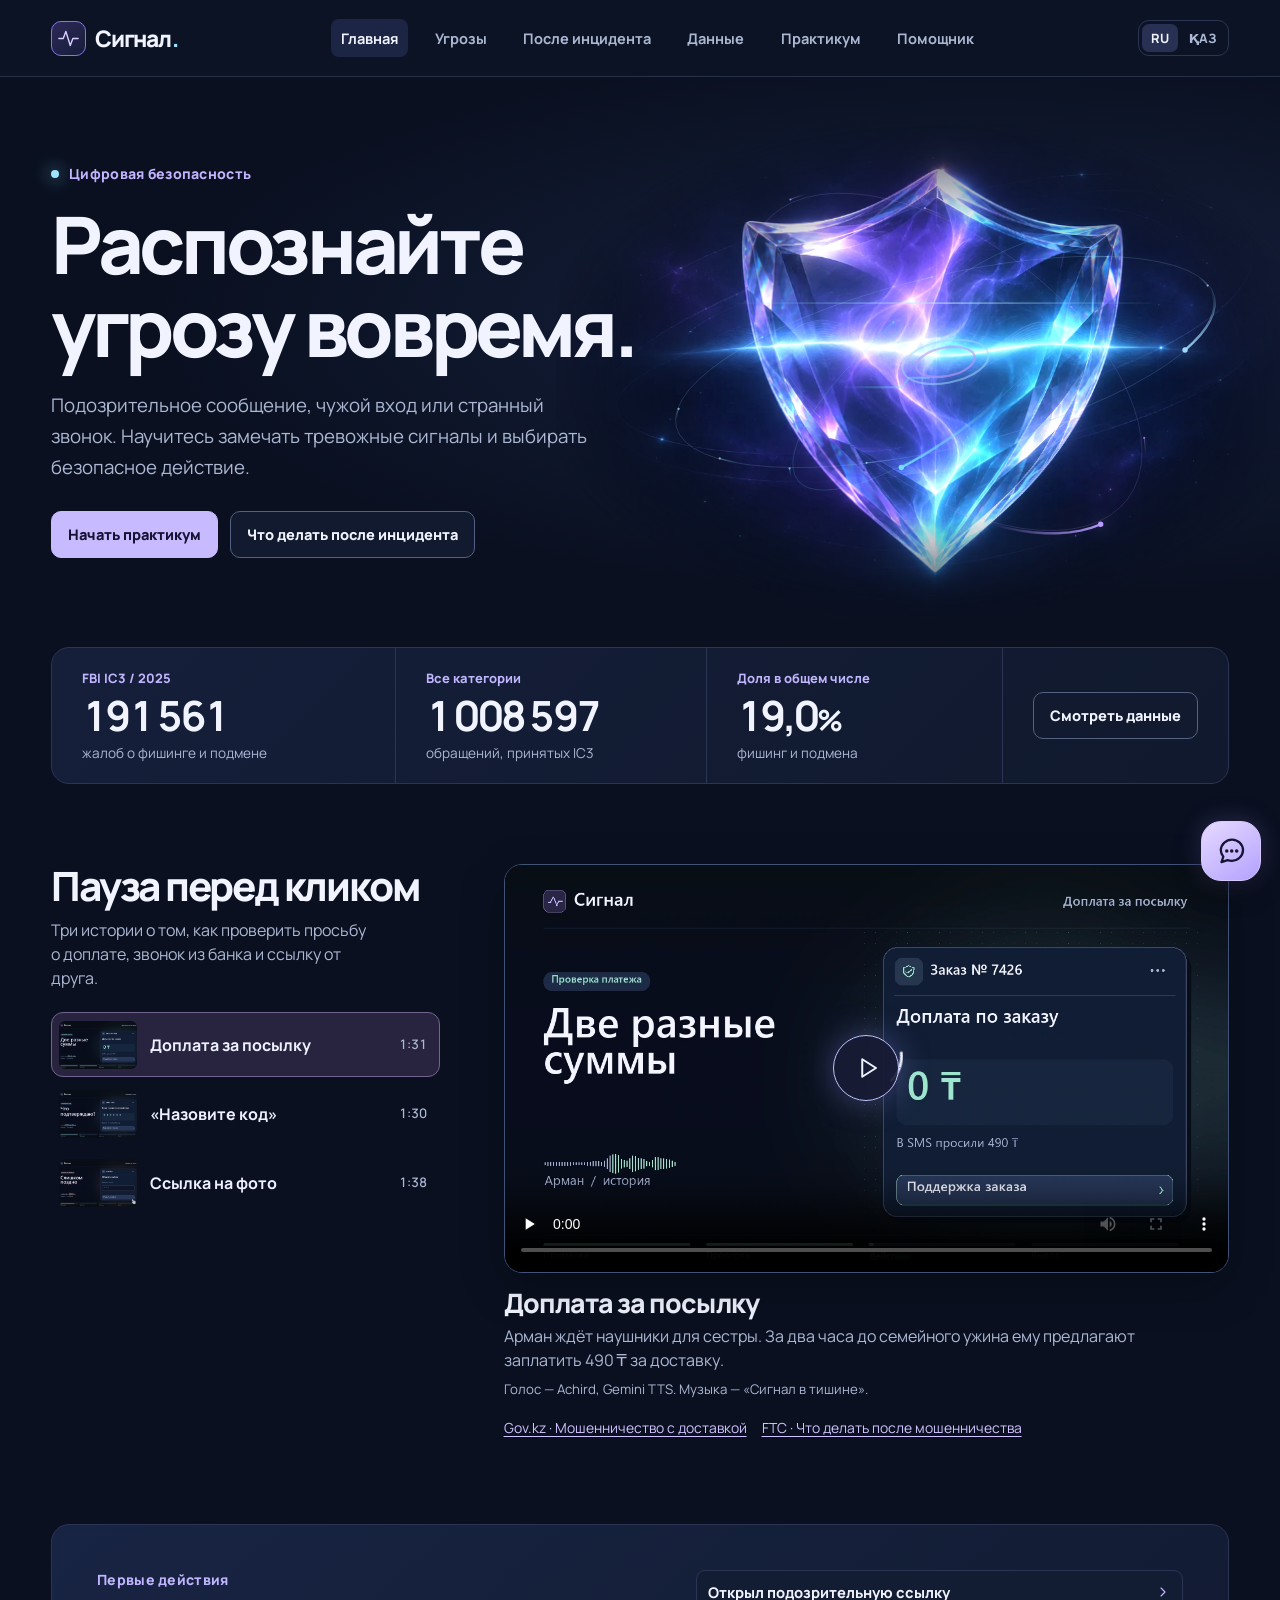
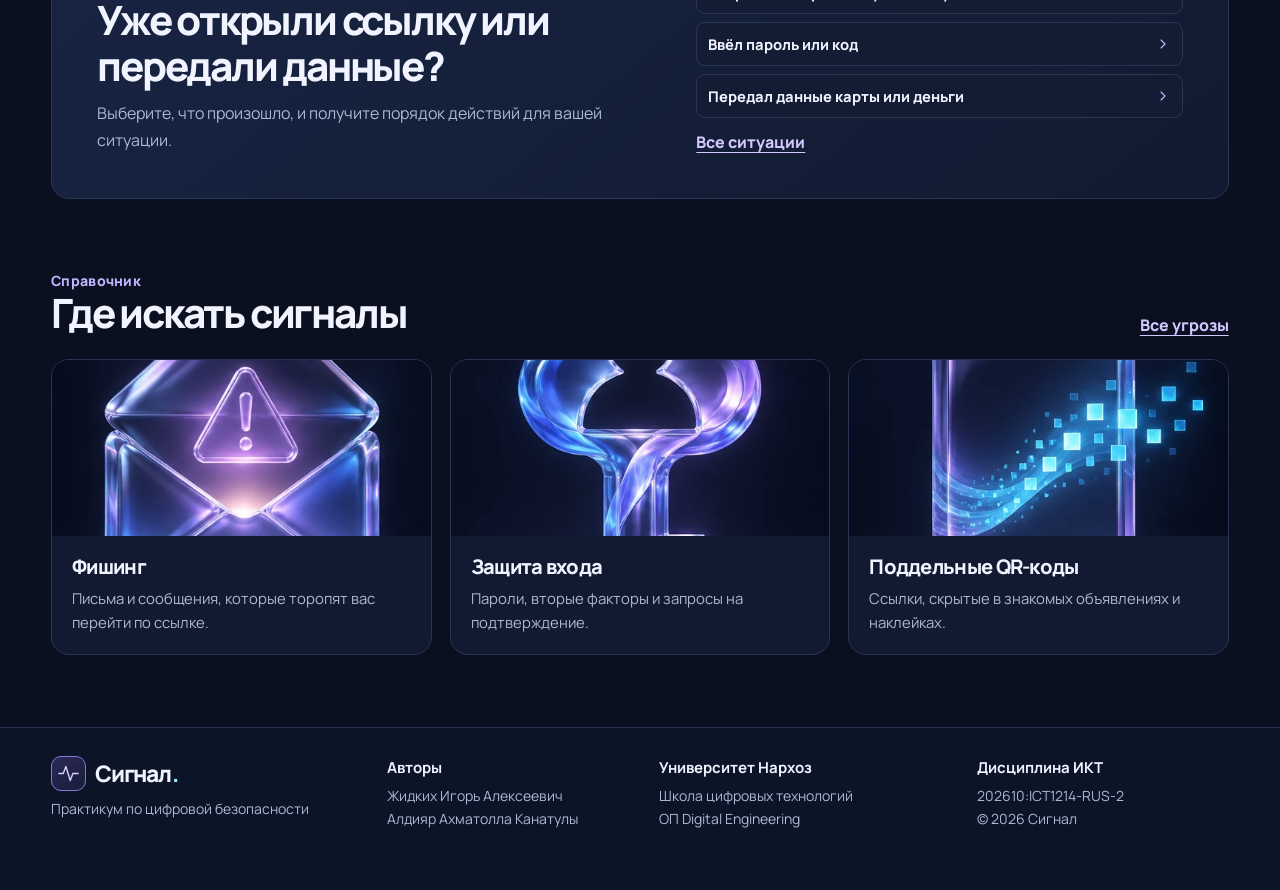
==== index.html @ 6b0e4438 "Обновить практикум и материалы сайта «Сигнал»" ====
<!doctype html><html lang="ru"><head><meta charset="utf-8"><meta http-equiv="Content-Security-Policy" content="default-src 'self'; script-src 'self'; style-src 'self'; img-src 'self'; media-src 'self'; font-src 'self'; connect-src 'none'; frame-src 'none'; object-src 'none'; base-uri 'none'; form-action 'none'"><meta name="referrer" content="strict-origin-when-cross-origin"><meta name="viewport" content="width=device-width, initial-scale=1"><meta name="description" content="Практическая цифровая безопасность"><link rel="alternate" hreflang="ru" href="index.html"><link rel="alternate" hreflang="kk" href="kk/index.html"><meta name="theme-color" content="#0a1020"><title>Главная · Сигнал</title><link rel="icon" href="assets/icon.png"><link rel="stylesheet" href="style.css"><script defer src="classifier.js"></script><script defer src="content.js"></script><script defer src="language.js"></script><script defer src="app.js"></script><script defer src="chat.js"></script><script defer src="hero.js"></script></head><body data-page="index"><a class="skip" href="#main">К содержанию</a><header class="top"><div class="wrap top-inner"><a class="brand" href="index.html" aria-label="Сигнал, главная"><span class="brand-mark"><svg aria-hidden="true" viewBox="0 0 24 24" fill="none" stroke="currentColor" stroke-width="1.6" stroke-linecap="round" stroke-linejoin="round"><path d="M1 12h5l3-8 5 16 3-8h6"/></svg></span>Сигнал<span class="brand-period">.</span></a><nav aria-label="Основная навигация"><a href="index.html" aria-current="page">Главная</a><a href="guide.html">Угрозы</a><a href="response.html">После инцидента</a><a href="data.html">Данные</a><a href="lab.html">Практикум</a><a href="assistant.html">Помощник</a></nav><div class="locale-switch" role="group" aria-label="Выбор языка"><a class="locale-option" hreflang="ru" lang="ru" href="index.html" aria-label="Русский" aria-current="true">RU</a><a class="locale-option" hreflang="kk" lang="kk" href="kk/index.html" aria-label="Қазақша">ҚАЗ</a></div></div></header><main id="main"><section class="hero" aria-labelledby="hero-title"><div class="wrap hero-inner"><div class="hero-copy"><div class="kicker"><span class="signal-dot"></span>Цифровая безопасность</div><h1 id="hero-title">Распознайте<br>угрозу вовремя.</h1><p>Подозрительное сообщение, чужой вход или странный звонок. Научитесь замечать тревожные сигналы и выбирать безопасное действие.</p><div class="actions"><a class="button primary" href="lab.html">Начать практикум</a><a class="button ghost" href="response.html">Что делать после инцидента</a></div></div><div class="hero-visual" id="hero-visual" aria-hidden="true"><div class="hero-shield"><img src="assets/hero.webp" alt="" width="1152" height="768" fetchpriority="high"></div><canvas class="hero-effects"></canvas></div></div></section><div class="wrap"><section class="home-stats" aria-label="Обращения IC3 за 2025 год"><div><small>FBI IC3 / 2025</small><strong>191 561</strong><span>жалоб о фишинге и подмене</span></div><div><small>Все категории</small><strong>1 008 597</strong><span>обращений, принятых IC3</span></div><div><small>Доля в общем числе</small><strong>19,0<span>%</span></strong><span>фишинг и подмена</span></div><div class="stat-link"><a class="button ghost" href="data.html">Смотреть данные</a></div></section><section class="film-section stories" id="film" aria-labelledby="film-title"><div class="story-sidebar"><h2 id="film-title">Пауза перед кликом</h2><p class="story-deck">Три истории о том, как проверить просьбу о доплате, звонок из банка и ссылку от друга.</p><nav class="story-menu" aria-label="Выбор видеоистории"><a class="story-select" href="#film-delivery"><img src="assets/film-poster.webp?v=14" alt="" width="88" height="52" loading="lazy"><span>Доплата за посылку</span><small>1:31</small></a><a class="story-select" href="#film-code"><img src="assets/code-poster.webp?v=14" alt="" width="88" height="52" loading="lazy"><span>«Назовите код»</span><small>1:30</small></a><a class="story-select" href="#film-link"><img src="assets/link-poster.webp?v=14" alt="" width="88" height="52" loading="lazy"><span>Ссылка на фото</span><small>1:38</small></a></nav></div><div class="story-stage"><article class="story-episode" id="film-delivery" aria-labelledby="film-delivery-title"><figure class="film-player"><div class="video-frame"><video controls playsinline preload="none" poster="assets/film-poster.webp?v=14" aria-label="Доплата за посылку" data-captions="[[0,2.882,&quot;На кухонном столе лежит пустая подарочная коробка.&quot;],[3.205,5.645,&quot;Арман ждёт посылку с наушниками для сестры.&quot;],[5.965,8.107,&quot;До семейного ужина осталось два часа.&quot;],[8.815,9.822,&quot;Телефон вибрирует.&quot;],[10.135,11.345,&quot;«Посылка задержана.&quot;],[11.395,14.26,&quot;Доплатите четыреста девяносто тенге до шести вечера».&quot;],[14.725,15.995,&quot;Арман тянется к ссылке.&quot;],[16.075,17.741,&quot;Он действительно ждёт доставку.&quot;],[18.295,19.298,&quot;Сумма небольшая.&quot;],[19.495,22.145,&quot;Но почему отправитель пишет с незнакомого номера?&quot;],[22.295,25.923,&quot;В сообщении нет ни номера заказа, ни названия магазина.&quot;],[26.185,27.165,&quot;Зато есть срок.&quot;],[27.835,31.131,&quot;Арман убирает палец со ссылки и закрывает сообщение.&quot;],[31.285,34.887,&quot;На главном экране сам находит приложение, через которое оформлял заказ.&quot;],[35.425,36.743,&quot;В списке два отправления.&quot;],[37.015,40.175,&quot;Арман открывает сегодняшнее, сверяет товар и пункт выдачи.&quot;],[40.495,43.095,&quot;Это его наушники, а не вчерашняя доставка.&quot;],[43.645,45.675,&quot;В карточке написано: «Оплачено».&quot;],[45.715,47.391,&quot;К доплате — ноль тенге.&quot;],[47.575,49.752,&quot;В сообщении просили четыреста девяносто.&quot;],[50.035,51.657,&quot;Теперь расхождение видно сразу.&quot;],[52.465,55.02,&quot;Арман открывает поддержку прямо из карточки заказа.&quot;],[55.285,56.905,&quot;Спрашивает, нужен ли платёж.&quot;],[57.292,60.293,&quot;Оператор подтверждает: заказ оплачен, можно забирать.&quot;],[61.135,63.428,&quot;Он помечает подозрительное сообщение как спам.&quot;],[63.955,66.041,&quot;Вечером сестра распаковывает наушники.&quot;],[66.385,69.109,&quot;Присланная ссылка так и осталась закрытой.&quot;],[69.205,70.629,&quot;А если карту уже ввели?&quot;],[71.425,73.135,&quot;Тогда первое действие другое.&quot;],[73.435,77.631,&quot;Сразу свяжитесь с банком через его приложение или по номеру с карты.&quot;],[78.085,79.802,&quot;Сохраните сведения о платеже.&quot;],[80.815,85.155,&quot;Когда сообщение торопит с оплатой, вернитесь туда, где делали заказ.&quot;],[85.705,89.607,&quot;Именно там можно проверить товар, статус и настоящую сумму.&quot;]]"><source src="assets/pause-before-click.mp4?v=14" type="video/mp4"><a href="assets/pause-before-click.mp4?v=14">Открыть видео</a></video><button class="film-start" type="button" aria-label="Воспроизвести Доплата за посылку" hidden><svg aria-hidden="true" viewBox="0 0 24 24" fill="none" stroke="currentColor" stroke-width="1.6" stroke-linecap="round" stroke-linejoin="round"><path d="m9 5 11 7-11 7z"/></svg></button></div></figure><h3 id="film-delivery-title">Доплата за посылку</h3><p class="story-intro">Арман ждёт наушники для сестры. За два часа до семейного ужина ему предлагают заплатить 490 ₸ за доставку.</p><p class="film-credit">Голос — Achird, Gemini TTS. Музыка — «Сигнал в тишине».</p><p class="sources"><a href="https://www.gov.kz/situations/733/1743?lang=ru">Gov.kz · Мошенничество с доставкой</a><a href="https://consumer.ftc.gov/articles/what-do-if-you-were-scammed">FTC · Что делать после мошенничества</a></p></article><article class="story-episode" id="film-code" aria-labelledby="film-code-title"><figure class="film-player"><div class="video-frame"><video controls playsinline preload="none" poster="assets/code-poster.webp?v=14" aria-label="«Назовите код»" data-captions="[[0.025,1.858,&quot;Алина ждёт автобус после занятий.&quot;],[2.395,3.639,&quot;Звонит незнакомый номер.&quot;],[3.835,6.096,&quot;Голос спокойный, на фоне слышны клавиши.&quot;],[6.415,8.805,&quot;Человек представляется сотрудником её банка.&quot;],[9.715,14.961,&quot;Он называет Алину по имени и сообщает, что кто-то отправляет с её карты двадцать восемь тысяч тенге.&quot;],[15.295,16.599,&quot;Просит оставаться на линии.&quot;],[17.215,18.05,&quot;«Сейчас придёт код.&quot;],[18.055,19.931,&quot;Назовите его, и я отменю перевод».&quot;],[20.545,22.7,&quot;В этот момент действительно приходит сообщение.&quot;],[22.823,24.473,&quot;Совпадение кажется убедительным.&quot;],[25.525,27.126,&quot;Алина читает сообщение целиком.&quot;],[27.565,29.685,&quot;Там говорится о входе с нового устройства.&quot;],[29.965,31.659,&quot;Об отмене перевода — ни слова.&quot;],[32.185,33.623,&quot;Она не просила о новом входе.&quot;],[34.795,37.01,&quot;Собеседник торопит: «Осталось несколько секунд».&quot;],[37.525,40.105,&quot;Алина ничего не диктует и нажимает красную кнопку.&quot;],[40.525,41.366,&quot;Разговор завершён.&quot;],[42.148,45.975,&quot;С домашнего экрана она открывает привычное банковское приложение.&quot;],[46.15,49.353,&quot;В списке последних операций нет перевода на названную сумму.&quot;],[50.035,51.502,&quot;Но одной проверки истории мало.&quot;],[52.045,57.761,&quot;Алина открывает чат поддержки внутри приложения и сообщает время звонка и то, какой код у неё просили.&quot;],[58.465,61.515,&quot;В ответ ей предлагают проверить устройства, с которых выполнен вход.&quot;],[61.945,63.786,&quot;В списке только её телефон.&quot;],[64.315,66.265,&quot;Одноразовый код остался у неё.&quot;],[66.895,69.885,&quot;Если код уже назван, действовать нужно сразу.&quot;],[70.285,72.459,&quot;Свяжитесь с банком через официальный канал.&quot;],[72.625,77.288,&quot;Объясните, что подтверждал код, и попросите защитить доступ и проверить операции.&quot;],[78.205,79.535,&quot;Алина успевает на автобус.&quot;],[79.975,83.724,&quot;Она запомнит не голос звонившего, а строку над цифрами.&quot;],[84.235,86.245,&quot;Сначала прочитайте, что подтверждает код.&quot;],[86.635,88.46,&quot;Передавать его собеседнику нельзя.&quot;]]"><source src="assets/never-share-code.mp4?v=14" type="video/mp4"><a href="assets/never-share-code.mp4?v=14">Открыть видео</a></video><button class="film-start" type="button" aria-label="Воспроизвести «Назовите код»" hidden><svg aria-hidden="true" viewBox="0 0 24 24" fill="none" stroke="currentColor" stroke-width="1.6" stroke-linecap="round" stroke-linejoin="round"><path d="m9 5 11 7-11 7z"/></svg></button></div></figure><h3 id="film-code-title">«Назовите код»</h3><p class="story-intro">Алине звонят якобы из банка из-за перевода на 28 000 ₸. Пока собеседник торопит, она читает строку над цифрами в SMS.</p><p class="film-credit">Голос — Achird, Gemini TTS. Музыка — «Сигнал в тишине».</p><p class="sources"><a href="https://nationalbank.kz/ru/news/informacionnye-soobshcheniya/20489">Нацбанк Казахстана · Телефонное мошенничество</a><a href="https://www.gov.kz/situations/733/1743?lang=ru">Gov.kz · Как защититься от мошенников</a></p></article><article class="story-episode" id="film-link" aria-labelledby="film-link-title"><figure class="film-player"><div class="video-frame"><video controls playsinline preload="none" poster="assets/link-poster.webp?v=14" aria-label="Ссылка на фото" data-captions="[[0,3.126,&quot;После воскресного забега Марат ждёт общие фотографии.&quot;],[3.685,6.86,&quot;В чате появляется сообщение от знакомого: «Вот наш альбом.&quot;],[7.105,8.139,&quot;Ты на третьем кадре».&quot;],[9.025,11.034,&quot;Имя и аватар знакомые.&quot;],[11.335,12.74,&quot;Марат открывает приглашение.&quot;],[13.345,17.319,&quot;Вместо снимков видит страницу, которая просит войти через электронную почту.&quot;],[18.115,20.965,&quot;Он вводит пароль и нажимает «Открыть альбом».&quot;],[21.835,24.82,&quot;Знакомые точки в поле скрыли пароль от глаз Марата.&quot;],[25.135,27.73,&quot;Сам сайт всё равно получил введённые данные.&quot;],[28.675,30.101,&quot;Появляется пустая страница.&quot;],[30.775,31.665,&quot;Ни одного снимка.&quot;],[32.185,35.466,&quot;Теперь Марат замечает, что адрес отличается от привычного сервиса.&quot;],[36.085,37.899,&quot;Ещё раз вводить пароль он не будет.&quot;],[38.965,40.155,&quot;Марат закрывает вкладку.&quot;],[40.855,43.392,&quot;На своём телефоне сам открывает приложение почты.&quot;],[43.525,46.428,&quot;Пока доступ сохранился, заходит в раздел безопасности.&quot;],[47.275,50.682,&quot;Первым делом он меняет пароль почты на новый, уникальный.&quot;],[50.995,55.043,&quot;Старый пароль он больше нигде не использовал, поэтому другие аккаунты менять не пришлось.&quot;],[56.005,58.626,&quot;Дальше Марат открывает список активных сеансов.&quot;],[59.305,60.695,&quot;Один браузер ему незнаком.&quot;],[61.345,66.5,&quot;Он завершает другие сеансы, проверяет адрес восстановления и включает двухэтапную защиту.&quot;],[67.405,69.86,&quot;Только теперь он звонит другу по сохранённому номеру.&quot;],[70.195,72.528,&quot;Друг удивлён: «Я ничего не отправлял».&quot;],[73.015,75.113,&quot;Вместе они предупреждают участников чата.&quot;],[75.625,79.335,&quot;Вечером друг присылает настоящие снимки прямо в переписку.&quot;],[79.615,81.921,&quot;Марат узнаёт тот самый финиш.&quot;],[82.045,85.373,&quot;На этот раз открывать чужую форму входа не понадобилось.&quot;],[86.305,91.785,&quot;Если ссылка вдруг требует пароль от почты, отложите её и свяжитесь с отправителем отдельно.&quot;],[92.155,96.041,&quot;А если пароль уже введён, начните восстановление с настоящего сервиса.&quot;]]"><source src="assets/photo-link.mp4?v=14" type="video/mp4"><a href="assets/photo-link.mp4?v=14">Открыть видео</a></video><button class="film-start" type="button" aria-label="Воспроизвести Ссылка на фото" hidden><svg aria-hidden="true" viewBox="0 0 24 24" fill="none" stroke="currentColor" stroke-width="1.6" stroke-linecap="round" stroke-linejoin="round"><path d="m9 5 11 7-11 7z"/></svg></button></div></figure><h3 id="film-link-title">Ссылка на фото</h3><p class="story-intro">После забега друг присылает Марату «общий альбом». Фотографий внутри нет, а пароль от почты Марат уже ввёл.</p><p class="film-credit">Голос — Achird, Gemini TTS. Музыка — «Сигнал в тишине».</p><p class="sources"><a href="https://consumer.ftc.gov/articles/how-recognize-avoid-phishing-scams">FTC · Как распознать фишинг</a><a href="https://consumer.ftc.gov/articles/how-recover-your-hacked-email-or-social-media-account">FTC · Восстановление почты и аккаунтов</a></p></article></div></section><section class="home-response"><div><div class="kicker">Первые действия</div><h2>Уже открыли ссылку или передали данные?</h2><p>Выберите, что произошло, и получите порядок действий для вашей ситуации.</p></div><div class="home-response-links"><a class="response-link" href="response.html#link">Открыл подозрительную ссылку<svg aria-hidden="true" viewBox="0 0 24 24" fill="none" stroke="currentColor" stroke-width="1.6" stroke-linecap="round" stroke-linejoin="round"><path d="m6 9 6 6 6-6"/></svg></a><a class="response-link" href="response.html#account">Ввёл пароль или код<svg aria-hidden="true" viewBox="0 0 24 24" fill="none" stroke="currentColor" stroke-width="1.6" stroke-linecap="round" stroke-linejoin="round"><path d="m6 9 6 6 6-6"/></svg></a><a class="response-link" href="response.html#payment">Передал данные карты или деньги<svg aria-hidden="true" viewBox="0 0 24 24" fill="none" stroke="currentColor" stroke-width="1.6" stroke-linecap="round" stroke-linejoin="round"><path d="m6 9 6 6 6-6"/></svg></a><a class="text-link" href="response.html">Все ситуации</a></div></section><section class="home-guide"><div class="section-title"><div><div class="kicker">Справочник</div><h2>Где искать сигналы</h2></div><a class="text-link" href="guide.html">Все угрозы</a></div><div class="feature-grid"><a class="feature" href="guide.html#phishing"><img src="assets/mail.webp" alt="" loading="lazy" width="510" height="700"><div><h3>Фишинг</h3><p>Письма и сообщения, которые торопят вас перейти по ссылке.</p></div></a><a class="feature" href="guide.html#mfa"><img src="assets/key.webp" alt="" loading="lazy" width="510" height="700"><div><h3>Защита входа</h3><p>Пароли, вторые факторы и запросы на подтверждение.</p></div></a><a class="feature" href="guide.html#qr"><img src="assets/device.webp" alt="" loading="lazy" width="510" height="700"><div><h3>Поддельные QR-коды</h3><p>Ссылки, скрытые в знакомых объявлениях и наклейках.</p></div></a></div></section></div></main><footer class="footer"><div class="wrap footer-grid"><div><a class="brand" href="index.html" aria-label="Сигнал, главная"><span class="brand-mark"><svg aria-hidden="true" viewBox="0 0 24 24" fill="none" stroke="currentColor" stroke-width="1.6" stroke-linecap="round" stroke-linejoin="round"><path d="M1 12h5l3-8 5 16 3-8h6"/></svg></span>Сигнал<span class="brand-period">.</span></a><p>Практикум по цифровой безопасности</p></div><div><strong>Авторы</strong><p>Жидких Игорь Алексеевич<br>Алдияр Ахматолла Канатулы</p></div><div><strong>Университет Нархоз</strong><p>Школа цифровых технологий<br>ОП Digital Engineering</p></div><div><strong>Дисциплина ИКТ</strong><p>202610:ICT1214-RUS-2<br>© 2026 Сигнал</p></div></div></footer><button class="chat-launcher" type="button" data-chat-open hidden aria-label="Открыть помощника" title="Открыть помощника" aria-haspopup="dialog" aria-controls="chat-dialog" aria-expanded="false"><svg aria-hidden="true" viewBox="0 0 24 24" fill="none" stroke="currentColor" stroke-width="1.6" stroke-linecap="round" stroke-linejoin="round"><path d="M20.5 11.4a7.8 7.8 0 0 1-8 7.5 9 9 0 0 1-2.9-.5l-4.3 1.4 1.3-3.8a7.2 7.2 0 0 1-1.8-4.6 7.9 7.9 0 0 1 8-7.5 7.8 7.8 0 0 1 7.7 7.5Z"/><path d="M9 12h.01m3.5 0h.01m3.5 0h.01" stroke-width="2.5"/></svg></button><dialog class="chat-dialog" id="chat-dialog" aria-labelledby="chat-title"><div class="chat"><header class="chat-header"><div class="brand-mark"><svg aria-hidden="true" viewBox="0 0 24 24" fill="none" stroke="currentColor" stroke-width="1.6" stroke-linecap="round" stroke-linejoin="round"><path d="M1 12h5l3-8 5 16 3-8h6"/></svg></div><div><strong id="chat-title">Помощник Сигнала</strong><span id="mode">Режим справочника</span></div><button class="chip" id="reset-chat" type="button">Очистить</button><button class="icon-button chat-close" type="button" data-chat-close aria-label="Закрыть чат"><svg aria-hidden="true" viewBox="0 0 24 24" fill="none" stroke="currentColor" stroke-width="1.6" stroke-linecap="round" stroke-linejoin="round"><path d="m6 6 12 12M6 18 18 6"/></svg></button></header><div class="messages" id="messages" role="log" aria-label="Диалог" aria-live="polite" tabindex="0"></div><div class="quick" aria-label="Примеры вопросов"><button class="chip" type="button">Как распознать фишинг?</button><button class="chip" type="button">Что такое 2FA?</button><button class="chip" type="button">Что делать, если списали деньги?</button></div><form id="chat-form"><label class="visually-hidden" for="question">Ваш вопрос</label><input id="question" placeholder="Напишите вопрос…" autocomplete="off" maxlength="1200" required><button class="send primary" aria-label="Отправить вопрос" type="submit"><svg aria-hidden="true" viewBox="0 0 24 24" fill="none" stroke="currentColor" stroke-width="1.6" stroke-linecap="round" stroke-linejoin="round"><path d="M12 19V5M6 11l6-6 6 6"/></svg></button></form><p class="chat-note">Не вводите пароли, коды и личные данные. <a class="about-chat" href="assistant.html">О помощнике</a></p></div></dialog></body></html>
---- style.css ----
@font-face{font-family:Manrope;src:url(assets/manrope.woff2) format("woff2");font-weight:200 800;font-display:swap}
@font-face{font-family:Manrope;src:url(assets/manrope-cyr.woff2) format("woff2");font-weight:200 800;font-display:swap;unicode-range:U+0400-045F,U+0490-0491,U+04B0-04B1,U+2116}
:root{color-scheme:dark;--bg:#0a1020;--panel:#111a30;--panel2:#151f38;--line:#2a3553;--text:#f1f4ff;--muted:#acb8d3;--accent:#c1b5ff;--ice:#9ce4ff;--button:#c8baff;--radius:18px;--max:1264px;font-family:Manrope,"Segoe UI",system-ui,sans-serif;font-size:16px;background:var(--bg);color:var(--text)}
*,*::before,*::after{box-sizing:border-box}
body{margin:0;min-height:100vh;display:flex;flex-direction:column}
main{flex:1}
button,input,select{font:inherit}
button{cursor:pointer}
button:disabled{cursor:default;opacity:.55}
a{color:inherit}
p{line-height:1.65;color:var(--muted);margin:0 0 1rem}
h1,h2,h3,strong{overflow-wrap:anywhere}
h1,h2,h3{margin:0;font-weight:780;letter-spacing:-.055em}
h1{font-size:clamp(2.85rem,6.2vw,5.25rem);line-height:1.04}
h2{font-size:clamp(1.75rem,3.15vw,2.75rem);line-height:1.13}
h3{font-size:1.26rem;line-height:1.2;letter-spacing:-.035em}
svg{width:22px;height:22px;flex:none}
[hidden]{display:none!important}
:focus-visible{outline:2px solid var(--ice);outline-offset:4px}
.wrap{width:min(var(--max),100% - clamp(32px,8vw,120px));margin-inline:auto}
.visually-hidden,.skip:not(:focus){position:absolute;width:1px;height:1px;padding:0;margin:-1px;clip:rect(0,0,0,0);overflow:hidden;white-space:nowrap}
.skip:focus{position:fixed;z-index:20;top:10px;left:10px;padding:.7rem;background:var(--panel)}
.top{position:relative;z-index:5;border-bottom:1px solid #26304a;background:#0c1325}
.top-inner{position:relative;display:flex;align-items:center;justify-content:space-between;min-height:76px;gap:24px}
.brand{text-decoration:none;display:inline-flex;align-items:center;gap:9px;font-size:1.42rem;font-weight:800;letter-spacing:-.055em;white-space:nowrap}
.brand-mark{height:35px;width:35px;display:grid;place-items:center;border:1px solid #8478dd;border-radius:10px;color:#d6ceff;background:linear-gradient(145deg,#2d2958,#171d39)}
.brand-mark svg{width:21px;height:21px}
.brand-period{color:var(--ice);margin-left:-8px}
.top nav{display:flex;align-items:center;gap:clamp(4px,1.28vw,23px);min-width:0}
.top nav a{display:block;white-space:nowrap;font-weight:700;text-decoration:none;color:var(--muted);font-size:.91rem;padding:9px 10px;border-radius:8px}
.top nav a:hover,.top nav a[aria-current]{color:var(--text);background:#1d2544}
.icon-button{display:flex;align-items:center;justify-content:center;gap:7px;border:1px solid var(--line);border-radius:10px;background:#111a30;color:var(--text);padding:8px 11px;font-size:.875rem;font-weight:700}
.icon-button:hover{border-color:var(--accent)}
.kicker{letter-spacing:.02em;font-weight:780;font-size:.88rem;color:var(--accent);display:flex;align-items:center;gap:10px}
.hero{position:relative;isolation:isolate;background:radial-gradient(ellipse at 76% 43%,#161b3d 0%,var(--bg) 52%);overflow:hidden}
.hero-inner{display:grid;grid-template-columns:1fr 1.12fr;min-height:570px;align-items:center;position:relative}
.hero-copy{position:relative;z-index:2;padding:67px 0 69px}
.hero h1{margin:20px 0 22px;white-space:nowrap}
.hero p{max-width:35rem;font-size:clamp(1rem,1.5vw,1.17rem)}
.signal-dot{width:8px;height:8px;border-radius:50%;background:var(--ice);box-shadow:0 0 17px #73d9ff}
.actions{display:flex;align-items:center;flex-wrap:wrap;gap:12px;margin-top:28px}
.button{display:inline-flex;justify-content:center;align-items:center;gap:8px;min-height:47px;padding:11px 16px;border:1px solid transparent;border-radius:10px;text-decoration:none;font-size:.91rem;font-weight:800;line-height:1.2;text-align:center}
.primary{background:var(--button);color:#161234;border-color:var(--button)}
.primary:hover{background:#e1d8ff}
.ghost{border-color:#546183;color:var(--text);background:#111a2f}
.ghost:hover{background:#1b2643;border-color:var(--accent)}
.text-link{color:#d2c8ff;font-weight:770;text-underline-offset:.22em}
.text-link:hover,.sources a:hover{color:var(--ice)}
.hero-visual{position:relative;display:grid;place-items:center;aspect-ratio:1.16;margin-right:-1.5%;align-self:center;min-width:0}
.hero-shield{width:116%;aspect-ratio:1.5;position:relative;transition:transform .32s ease-out;mask-image:radial-gradient(ellipse 68% 67%,black 43%,transparent 78%)}
.hero-shield img{display:block;width:100%;height:100%;object-fit:cover;animation:hero-arrive 1.6s cubic-bezier(.2,.65,.25,1) both}
@keyframes hero-arrive{from{opacity:.35;filter:brightness(1.3);transform:scale(1.045)}to{opacity:1;filter:brightness(1);transform:scale(1)}}



.home-stats{display:grid;grid-template-columns:1.1fr 1fr .95fr auto;border:1px solid var(--line);border-radius:var(--radius);background:linear-gradient(135deg,#151f3a,#10192d)}
.home-stats>div,.data-highlights>div{display:flex;flex-direction:column;justify-content:center;padding:21px clamp(14px,2.5vw,30px);gap:3px}
.home-stats>div+div,.data-highlights>div+div{border-left:1px solid var(--line)}
.home-stats small{font-size:.81rem;color:var(--accent);font-weight:760}
.home-stats strong,.data-highlights strong{font-size:clamp(1.7rem,3.25vw,2.75rem);letter-spacing:-.065em;font-variant-numeric:tabular-nums;line-height:1.22}
.home-stats strong span{font-size:.7em}
.home-stats div>span,.data-highlights span{font-size:.85rem;color:var(--muted)}
.home-guide{margin-block:72px}
.section-title{display:flex;align-items:end;justify-content:space-between;gap:16px;margin-bottom:23px}
.section-title h2 h2{margin-top:7px}
.feature-grid{display:grid;grid-template-columns:repeat(3,1fr);gap:18px}
.feature{text-decoration:none;min-width:0;border:1px solid var(--line);background:var(--panel);border-radius:var(--radius);overflow:hidden;display:block}
.feature:hover{border-color:var(--accent)}
.feature img{display:block;width:100%;height:auto;aspect-ratio:2.15;object-fit:cover;object-position:50% 47%;background:#121932}
.feature>div{padding:19px 20px}
.feature p{margin:7px 0 0;font-size:.93rem}
.page-intro{padding-block:68px 33px}
.page-intro h1{font-size:clamp(2.65rem,6vw,4.6rem);margin:11px 0 9px}
.page-intro p{font-size:clamp(1rem,1.5vw,1.16rem);max-width:46rem;margin:0}
.content-section{padding-bottom:75px}
.filters,.quick{display:flex;flex-wrap:wrap;gap:8px;margin-bottom:19px}
.chip{min-height:38px;padding:7px 11px;border:1px solid var(--line);border-radius:8px;background:var(--panel);color:var(--muted);font-size:.875rem;font-weight:760}
.chip:hover{border-color:var(--accent);color:var(--text)}
.chip[aria-pressed=true]{border-color:#a99bfa;background:#29264e;color:#e8e0ff}
.guide-grid{display:grid;grid-template-columns:repeat(2,minmax(0,1fr));gap:16px;align-items:start}
.guide-item{background:var(--panel);border:1px solid var(--line);border-radius:var(--radius);display:grid;grid-template-columns:120px minmax(0,1fr);overflow:hidden;scroll-margin-top:20px}
.guide-item:target{border-color:var(--accent)}
.guide-item img{width:100%;height:100%;min-height:220px;object-fit:cover;max-height:340px;background:#10172b}
.guide-item>div{padding:19px}
.guide-item h2{font-size:1.44rem;margin:5px 0 9px}
.guide-item p,.guide-item li{font-size:.94rem}
summary{list-style:none;color:#d9ceff;font-weight:760;cursor:pointer;display:flex;align-items:center;gap:7px}
summary::-webkit-details-marker{display:none}
summary svg{width:16px}
details[open] summary svg{transform:rotate(180deg)}
ol{padding-left:1.25rem;line-height:1.58}
li+li{margin-top:.3rem}
.sources{display:flex;gap:7px 15px;flex-wrap:wrap;font-size:.87rem}
.sources a{color:#d0c3ff;text-underline-offset:.22em}
.data-highlights{display:grid;grid-template-columns:repeat(3,1fr);border-radius:var(--radius);border:1px solid var(--line);background:var(--panel);margin-bottom:22px}
.data-highlights strong{color:#d8ceff}
.table-card,.panel{border:1px solid var(--line);border-radius:var(--radius);background:var(--panel);min-width:0}
.tools{display:flex;align-items:end;gap:13px;padding:18px;flex-wrap:wrap}
.search,.select-label{display:flex;gap:6px}
.search{border:1px solid #536282;border-radius:9px;align-items:center;padding:0 11px;min-height:47px;flex:1 1 190px}
.search svg{width:17px;color:var(--muted)}
input,select{min-width:0;color:var(--text);background:#0a1328}
.search input{border:0;background:none;width:100%;padding:8px 2px}
input::placeholder{color:#a7b4d2}
.select-label{flex-direction:column;font-size:.82rem;color:var(--muted)}
select{padding:9px 12px;min-height:47px;border:1px solid #536282;border-radius:9px}
.table-wrap{overflow:auto;border-radius:0 0 var(--radius) var(--radius)}
.table-status{padding:0 18px;font-size:.85rem;margin-bottom:8px}
table{border-collapse:collapse;width:100%;min-width:560px;text-align:left;font-variant-numeric:tabular-nums}
td,th{padding:13px 18px;border-top:1px solid var(--line)}
thead th{background:#192341;vertical-align:bottom}
thead button{padding:0;border:0;background:none;color:var(--text);text-align:inherit;font-weight:800}
thead span{color:var(--accent)}
tbody th{font-weight:760}
tbody th span{display:block;color:var(--muted);font-size:.8rem;font-weight:500}
th:not(:first-child),td:not(:first-child){text-align:right}
tbody tr:nth-child(2n){background:#121d35}
.analysis-block{margin-top:36px;max-width:880px}
.analysis-block h2,.analysis-block h3{margin-bottom:8px}
.exercise-grid,.assistant-grid{display:grid;grid-template-columns:minmax(0,1.9fr) minmax(240px,1fr);gap:18px;align-items:start}
.lab-panel,.lab-side,.chat-side{padding:clamp(17px,3vw,30px)}
.lab-panel h2,.lab-side h2,.chat-side h2{font-size:clamp(1.6rem,3vw,2.15rem);margin:8px 0 10px}
.lab-panel progress{height:8px;width:100%;margin-top:10px;accent-color:var(--accent)}
.choices{display:grid;gap:9px;margin:16px 0}
.choice{display:flex;align-items:center;gap:12px;text-align:left;border:1px solid #455577;border-radius:10px;background:#131e37;color:var(--text);padding:10px 13px}
.choice span{width:26px;height:26px;flex:none;display:grid;place-items:center;border-radius:7px;background:#273758;color:#e1e9ff;font-weight:800}
.choice:hover{border-color:var(--accent)}
.choice.correct{border-color:#81e1c0;background:#163830;opacity:1}
.choice.incorrect{border-color:#f5b0b4;background:#48282e;opacity:1}
.feedback{border-left:3px solid var(--accent);background:#1c2444;padding:13px 15px;margin-bottom:14px;border-radius:0 8px 8px 0}
.feedback p{margin:4px 0}
.step-list{color:var(--accent);font-weight:800}
.step-list strong{color:var(--text)}
.step-list p{font-size:.94rem;font-weight:500}
.chat{overflow:hidden}
.chat-header{display:flex;align-items:center;gap:11px;border-bottom:1px solid var(--line);padding:14px 18px}
.chat-header strong,.chat-header span{display:block}
.chat-header span{font-size:.83rem;color:var(--muted)}
.chat-header button{margin-left:auto}
.messages{height:370px;overflow:auto;display:flex;flex-direction:column;gap:10px;padding:16px;overscroll-behavior:contain}
.bubble{max-width:92%;flex:none;overflow-wrap:anywhere;padding:11px 13px;border-radius:11px;line-height:1.55}
.bubble p{margin:6px 0}
.bubble ol{margin:6px 0}
.bubble.user{align-self:flex-end;background:#373268}
.bubble.bot{align-self:flex-start;background:#1a2542}
.quick{padding:0 15px;margin:8px 0}
#chat-form{display:flex;padding:7px 15px;gap:8px}
#question{border:1px solid #536282;border-radius:9px;padding:9px 11px;flex:1}
.send{display:grid;place-items:center;border:1px solid transparent;border-radius:9px;width:44px;height:44px;flex:none}
.chat-note{padding:0 15px 11px;margin:0;font-size:.83rem}
.footer{background:#0c1428;border-top:1px solid var(--line);padding-block:28px}
.footer-grid{display:grid;grid-template-columns:1.25fr 1fr 1.18fr 1fr;gap:21px}
.footer p{font-size:.875rem;margin:6px 0 0}
.footer strong{font-size:.94rem}
@media(max-width:1000px){.hero h1{font-size:clamp(2.65rem,6vw,4.6rem)}.hero-inner{min-height:500px}.guide-item{grid-template-columns:94px minmax(0,1fr)}}
@media(max-width:760px){.top-inner{flex-wrap:wrap;min-height:unset;padding-top:13px;gap:8px}.top nav{order:3;flex-basis:100%;max-width:100%;overflow:auto;padding-bottom:8px}.top nav a{padding:8px;font-size:.85rem}.hero-inner{min-height:auto;grid-template-columns:1fr}.hero-copy{padding-top:38px;padding-bottom:4px}.hero h1{white-space:normal;font-size:clamp(2.65rem,8.5vw,4.7rem);margin:11px 0 16px}.hero p{margin-bottom:0}.actions{margin-top:17px}.hero-visual{width:min(100%,565px);justify-self:center;margin:5px 0 10px;aspect-ratio:1.64}.hero-shield{width:100%}.home-stats{grid-template-columns:1fr 1fr}.home-stats>div{padding:13px}.home-stats>div:nth-child(3){border-left:0}.home-stats>div:nth-child(n+3){border-top:1px solid var(--line)}.home-guide{margin-block:42px}.feature-grid{gap:10px}.feature>div{padding:13px}.feature h3{font-size:1.1rem}.feature p{font-size:.87rem}.page-intro{padding-block:37px 24px}.content-section{padding-bottom:42px}.guide-grid,.exercise-grid,.assistant-grid{grid-template-columns:1fr}.footer-grid{grid-template-columns:1fr 1fr}}
@media(max-width:460px){.feature-grid{grid-template-columns:1fr}.feature{display:grid;grid-template-columns:108px 1fr}.feature img{width:100%;height:100%;min-height:94px;aspect-ratio:auto}.section-title{align-items:start}.section-title>.text-link{min-width:max-content}.data-highlights{grid-template-columns:1fr}.data-highlights>div+div{border-left:0;border-top:1px solid var(--line)}.guide-item img{min-height:180px}.footer-grid{gap:15px}}

@font-face{font-family:Manrope;src:url(assets/manrope-cyr-ext.woff2) format("woff2");font-weight:200 800;font-display:swap;unicode-range:U+0460-052F,U+1C80-1C8A,U+20B4,U+2DE0-2DFF,U+A640-A69F,U+FE2E-FE2F}
@media(max-width:760px){.top nav{gap:3px;flex-wrap:wrap;overflow:visible}.top nav a{padding:7px 6px;font-size:.81rem}}
.home-response{display:grid;grid-template-columns:1.1fr 1fr;align-items:center;gap:clamp(20px,5vw,68px);margin-top:64px;padding:clamp(20px,4vw,45px);border:1px solid var(--line);border-radius:var(--radius);background:linear-gradient(140deg,#182443,#111a30)}
.home-response h2{margin:8px 0 12px;max-width:26ch}
.home-response p{margin:0}
.home-response-links{display:grid;gap:8px;align-content:start}
.home-response-links>.text-link{justify-self:start;margin-top:5px}
.response-link{display:flex;align-items:center;justify-content:space-between;gap:8px;min-height:44px;padding:9px 11px;border:1px solid var(--line);border-radius:9px;text-decoration:none;background:#121c33;font-weight:750;font-size:.92rem;line-height:1.38}
.response-link svg{width:16px;height:16px;transform:rotate(-90deg);color:var(--accent)}
.response-link:hover,.response-link[aria-current]{background:#29264e;border-color:#a99bfa;color:#f1edff}
.catalog-tools{display:flex;align-items:center;gap:16px;margin-bottom:13px}
.catalog-tools .search{flex:0 1 410px}
.catalog-tools p{margin:0;font-size:.9rem}
#guide-empty{padding:15px;border:1px solid var(--line);border-radius:10px;margin-top:10px}
.response-layout{display:grid;grid-template-columns:minmax(235px,1fr) minmax(0,2.25fr);align-items:start;gap:18px}
.response-menu,.response-plan,.response-contacts{padding:clamp(16px,2.8vw,28px)}
.response-menu{position:sticky;top:16px;display:grid;gap:8px}
.response-menu h2{font-size:1.25rem;letter-spacing:-.03em;margin-bottom:5px}
.response-plan{scroll-margin-top:15px}
.response-plan h2,.response-contacts h2{font-size:clamp(1.45rem,2.8vw,2.12rem);margin-bottom:10px}
.response-plan+.response-plan,.response-contacts{margin-top:14px}
.response-steps{list-style:none;padding:0;display:grid;gap:8px;margin:16px 0}
.response-steps li{margin:0}
.response-related{display:flex;flex-wrap:wrap;gap:5px 14px;margin:8px 0 11px;font-size:.89rem}
.response-contacts dl{margin:0;display:grid;grid-template-columns:repeat(3,minmax(0,1fr));gap:12px}
.response-contacts dt{font-weight:800}
.response-contacts dd{margin:4px 0 0;color:var(--muted);font-size:.88rem;line-height:1.55}
.response-contacts a{color:#d0c3ff;text-underline-offset:.18em}
.review-topics{margin:5px 0 16px;color:var(--accent);padding-left:20px}
@media(max-width:850px){.response-contacts dl{grid-template-columns:1fr}}
@media(max-width:760px){.home-response{margin-top:35px;grid-template-columns:1fr}.response-layout{grid-template-columns:1fr}.response-menu{position:static}.response-menu .response-link{min-height:39px}.response-plan{scroll-margin-top:8px}}
@media(max-width:440px){.catalog-tools{align-items:start;flex-direction:column;gap:4px}.catalog-tools .search{width:100%;flex:auto}}



.response-layout:has(.response-plan[hidden]) .response-plan{margin-top:0}
.hero{background:radial-gradient(ellipse at 77% 43%,#1f2450 0%,#111a32 26%,var(--bg) 60%)}
.hero-visual{perspective:1000px;isolation:isolate}
.hero-visual::before{content:"";position:absolute;inset:0;z-index:-1;opacity:.75;background:radial-gradient(ellipse 37% 49% at 52% 51%,#3f336975,transparent 96%);pointer-events:none}
.hero-effects{position:absolute;inset:0;width:100%;height:100%;z-index:2;pointer-events:none}
.hero-shield{width:124%;margin-left:1%;transform-origin:50% 49%;transition:none;filter:brightness(calc(1 + var(--pulse,0)));mask-image:radial-gradient(ellipse 69% 67%,#000 43%,transparent 78%);will-change:transform}
.hero-shield img{animation-duration:1.05s}
.hero-visual.paused .hero-shield{will-change:auto}
.hero-visual.paused .hero-shield img{animation:none}



.film-section{display:grid;grid-template-columns:minmax(220px,.8fr) minmax(0,1.35fr);gap:clamp(20px,5vw,70px);align-items:center;margin-top:66px;padding-block:2px 5px;scroll-margin-top:24px}
.film-copy h2{margin:8px 0 12px}
.film-copy p{max-width:42ch}




.film-player{margin:0;min-width:0}
.video-frame{position:relative;border-radius:var(--radius);overflow:hidden;border:1px solid #405276;background:#0b1225;box-shadow:0 15px 44px #0004}
.video-frame video{display:block;width:100%;aspect-ratio:16/9;background:#0b1225}
.film-start{position:absolute;display:grid;place-items:center;left:50%;top:50%;transform:translate(-50%,-50%);width:66px;height:66px;border-radius:50%;color:#ebf4ff;background:#181c36ec;border:1px solid #c0c4ff;box-shadow:0 0 32px #8d90ff59}
.film-start:hover{background:#443b77}
.film-start svg{width:30px;height:30px}
.film-player figcaption{color:var(--muted);font-size:.83rem;margin-top:8px}
.response-steps{counter-reset:action;gap:0}
.response-steps li{display:grid;grid-template-columns:32px minmax(0,1fr);gap:10px;counter-increment:action;align-items:start;border-top:1px solid var(--line);padding:13px 0}
.response-steps li:last-child{border-bottom:1px solid var(--line)}
.response-steps li::before{content:counter(action);width:28px;height:28px;display:grid;place-items:center;border-radius:8px;background:#222a48;color:#d5c9ff;font-weight:800;font-size:.9rem}
.response-steps li p{line-height:1.58;margin:3px 0 0;font-size:.93rem}
.assistant-info{padding:clamp(17px,3vw,30px)}
.assistant-info h2{font-size:clamp(1.55rem,3vw,2.1rem)}
.assistant-info ul{padding-left:22px;color:var(--muted);line-height:1.6}
.chat-launcher{position:fixed;right:max(19px,env(safe-area-inset-right));bottom:max(19px,env(safe-area-inset-bottom));z-index:10;display:grid;place-items:center;width:60px;height:60px;border:1px solid #d6caff;border-radius:20px;background:linear-gradient(145deg,#e6d9ff,#b3a1ff);color:#171534;box-shadow:0 8px 27px #0007,0 0 24px #9886fa49}
.chat-launcher:hover{background:#e6ddff;transform:translateY(-2px)}
.chat-launcher svg{width:34px;height:34px}
.chat-dialog{position:fixed;inset:auto max(18px,env(safe-area-inset-right)) max(18px,env(safe-area-inset-bottom)) auto;margin:0;padding:0;width:min(440px,calc(100% - 36px));max-width:none;max-height:calc(100dvh - 36px);border:1px solid #566389;border-radius:19px;background:var(--panel);color:var(--text);box-shadow:0 18px 64px #000a}
.chat-dialog::backdrop{background:#04081274}
.chat-dialog .chat{max-height:min(560px,calc(100dvh - 38px));display:flex;flex-direction:column;min-height:0}
.chat-dialog .chat-header{padding:12px 13px;gap:8px;flex:none}
.chat-header>div:nth-child(2){min-width:0}
.chat-dialog .chat-header .chip{margin-left:auto}
.chat-dialog .chat-close{width:38px;height:38px;flex:none;margin-left:0;padding:0}
.chat-dialog .messages{min-height:78px;height:350px;flex:1 1 auto;padding:12px 13px}
.chat-dialog .messages:focus-visible{outline-offset:-4px}
.chat-dialog .bubble{font-size:.93rem}
.chat-dialog .quick{flex:none;gap:5px;padding-inline:12px;margin:3px 0}
.chat-dialog .quick .chip{font-size:.76rem;min-height:31px;padding:5px 7px}
.chat-dialog #chat-form{flex:none;padding-inline:12px}
.chat-dialog .chat-note{padding-inline:12px;flex:none}
body:has(.chat-dialog[open]){overflow:hidden}
.footer{padding-bottom:60px}
@media(max-width:760px){.film-section{grid-template-columns:1fr;margin-top:38px;gap:17px}.film-copy p{margin-bottom:.45rem}.hero-shield{width:113%}}
@media(max-width:450px){.chat-launcher{right:14px;bottom:max(14px,env(safe-area-inset-bottom));width:54px;height:54px;border-radius:16px}.chat-launcher svg{width:30px;height:30px}.chat-dialog{inset:auto 9px max(9px,env(safe-area-inset-bottom)) auto;width:calc(100% - 18px);max-height:calc(100dvh - 18px)}.chat-dialog .chat{max-height:min(575px,calc(100dvh - 20px))}.film-start{width:51px;height:51px}.film-start svg{width:25px;height:25px}}
@media(prefers-reduced-motion:reduce){.hero-shield img{animation:none}.chat-launcher:hover{transform:none}}



.chat-note .about-chat{color:#d2c8ff;text-underline-offset:.19em;white-space:nowrap}
[data-page=assistant] .about-chat{display:none}










.stories { align-items:start; grid-template-columns:minmax(245px,.83fr) minmax(0,1.55fr); padding-block:14px 4px }
.story-sidebar h2 { margin:0 0 10px; line-height:1.1 }
.story-deck { max-width:32ch; color:var(--muted); margin:0 0 22px; line-height:1.5 }
.story-menu { display:grid; gap:4px; margin-bottom:13px }
.story-select { display:grid; grid-template-columns:78px minmax(0,1fr) auto; gap:13px; align-items:center; min-height:65px; color:var(--ink,#eef0ff); padding:7px 12px 7px 7px; border:1px solid transparent; border-radius:12px; text-decoration:none; font-weight:720; line-height:1.25 }
.story-select img { width:78px; height:48px; object-fit:cover; border-radius:6px }
.story-select small { font-variant-numeric:tabular-nums; color:var(--muted); font-size:.82rem; font-weight:550 }
.story-select:hover { background:#182039 }
.story-select[aria-current] { border-color:#71648f; background:#28243f }
.story-episode { scroll-margin-top:16px }
.story-episode + .story-episode { margin-top:25px }
.story-episode[hidden], .stories .film-start[hidden] { display:none }
.story-episode h3 { font-size:clamp(1.28rem,2.1vw,1.67rem); margin:14px 0 5px; line-height:1.2 }
.story-intro { margin:0 0 6px; line-height:1.55; color:var(--muted); max-width:65ch }
.story-credit { font-size:.86rem; color:var(--muted) }
.story-stage { min-width:0 }
.story-stage .story-episode:not([hidden]) { margin-top:0 }
@media(max-width:760px) {
  .stories { grid-template-columns:1fr; gap:16px }
  .story-deck { margin-bottom:12px; max-width:45ch }
  .story-select { min-height:54px; grid-template-columns:67px minmax(0,1fr) auto; gap:10px; padding-block:4px }
  .story-select img { width:67px; height:41px }
  .story-menu { margin-bottom:4px }
}


/* Topic-based practice and charts for the IC3 comparison. */
.practice-picker,.compare-panel,.signal-investigation{display:grid;grid-template-columns:repeat(2,minmax(0,1fr));gap:clamp(20px,4vw,56px);align-items:start}
.practice-picker,.compare-panel{margin-bottom:40px}
.practice-quick,.compare-panel,.clue-workspace,.session-panel{padding:clamp(20px,3vw,36px)}
.practice-quick{align-self:stretch;display:flex;flex-direction:column;align-items:start;justify-content:space-between;gap:20px;background:radial-gradient(ellipse at 100% 100%,#342d56,transparent 67%),var(--panel)}
.practice-quick h2,.practice-paths h2,.signal-investigation h2,.data-heading h2,.compare-panel h2,.guide-sources h2{font-size:clamp(1.6rem,3vw,2.6rem);margin:0 0 12px}
.practice-routes{display:grid;grid-template-columns:repeat(2,minmax(0,1fr));gap:10px}
.practice-route{display:flex;flex-direction:column;gap:8px;align-items:start;padding:16px;text-align:left;background:#111b31;color:var(--text);border:1px solid #394767;border-radius:12px;min-width:0}
.practice-route strong{font-size:1.04rem;letter-spacing:-.02em}
.practice-route span,.round-count,.clue-head span{font-size:.9rem;color:var(--muted)}
.practice-route:hover,.clue:hover{border-color:var(--ice);background:#1b2841}
.session-panel{max-width:870px;margin-bottom:38px}
.round-head,.data-heading,.clue-head,.compare-row>div{display:flex;justify-content:space-between;align-items:center;gap:14px}
.round-head{margin-bottom:12px}.round-count{margin:0}.session-panel h2{margin:15px 0 10px}.session-panel .feedback{margin:12px 0}.session-panel progress{width:100%;height:5px;accent-color:var(--ice);display:block}
.signal-investigation{border-top:1px solid var(--line);padding-top:36px;align-items:center}
.signal-investigation h2,.compare-panel h2{margin-top:7px}
.clue-head{border-bottom:1px solid var(--line);padding-bottom:13px}
.clue-fragments{display:flex;flex-direction:column;align-items:start;gap:8px;margin:18px 0}
.clue{border:1px solid #54627a;border-radius:12px;padding:8px 14px;background:#1d2a41;color:var(--text);text-align:left;line-height:1.55}
.clue[aria-pressed=true]{border-color:var(--accent);background:#383154}.clue-correct{box-shadow:inset 4px 0 #9de7ca}.clue-missed{border-style:dashed;border-color:var(--ice)}
#clue-result:not(:empty){margin-top:16px}#clue-result p{margin:6px 0}#clue-result a{color:var(--accent)}
.guide-sources{margin:38px 0 6px;border-top:1px solid var(--line);padding-top:28px}
.guide-sources ul{columns:2;column-gap:30px;padding-left:20px}.guide-sources li{break-inside:avoid;margin:0 0 10px}.guide-sources a{color:var(--accent)}
.metric-fields{display:flex;align-items:end;flex-wrap:wrap;gap:12px}.metric-fields label{min-width:0;max-width:100%}.metric-fields select{max-width:100%}
.compare-panel{align-items:center;background:linear-gradient(115deg,#131c32,#161d38)}
.compare-output{min-width:0;padding:12px 0}.compare-output h3{margin-bottom:14px}
.compare-row{margin-bottom:13px}.compare-row span{color:var(--muted)}.compare-row strong{font-variant-numeric:tabular-nums}
.compare-row meter{display:block;width:100%;height:11px;appearance:none;border:none;margin-top:5px;background:#293451;border-radius:6px}
.compare-row meter::-webkit-meter-bar{height:11px;background:#293451;border:0;border-radius:6px}
.compare-row meter::-webkit-meter-optimum-value{background:#a6a1d0;border-radius:6px}
.compare-row:last-child meter::-webkit-meter-optimum-value{background:var(--ice)}
.compare-row meter::-moz-meter-bar{background:var(--ice);border-radius:6px}
#compare-delta{margin:12px 0 0;font-size:.94rem;color:var(--text)}.data-heading{margin-bottom:18px}.data-heading h2{margin:5px 0 0}
.analytics .data-highlights{margin-bottom:14px}.source-note{font-size:.87rem}.sources a{overflow-wrap:anywhere}
@media(max-width:760px){.practice-picker,.compare-panel,.signal-investigation{grid-template-columns:1fr;gap:20px}.practice-picker,.compare-panel{margin-bottom:26px}.guide-sources ul{columns:1}.top nav{justify-content:flex-start}.practice-quick,.clue-workspace,.session-panel,.compare-panel{padding:18px}.metric-fields{display:grid;grid-template-columns:1fr}.metric-fields select{width:100%}.data-heading{align-items:end}}
@media(max-width:390px){.practice-route{padding:12px}.practice-route strong{font-size:.95rem}.data-heading{gap:6px}}

.locale-switch{display:inline-flex;align-items:center;border:1px solid var(--line);border-radius:11px;padding:3px;gap:2px;flex:0 0 auto}
.locale-option{font-size:.8rem;font-weight:750;text-decoration:none;color:var(--muted);padding:6px 9px;line-height:1.3;border-radius:7px;white-space:nowrap}
.locale-option:hover,.locale-option:focus-visible{color:var(--text)}
.locale-option[aria-current]{color:var(--text);background:#283154}
@media(min-width:761px) and (max-width:1120px){.top-inner{display:grid;grid-template-columns:1fr auto;gap:4px 18px;padding-block:9px 5px}.top nav{grid-column:1/-1;grid-row:2;justify-content:flex-start;overflow-x:auto}.locale-switch{grid-row:1;grid-column:2}.top nav a{padding:6px 9px}}
@media(max-width:760px){.locale-switch{margin-left:auto}.locale-option{padding:6px 9px}}
html[lang=kk] .hero h1{white-space:normal;font-size:clamp(2.5rem,5.1vw,5.2rem)}


.film-credit,.provider-notice{color:var(--muted);font-size:.83rem}.film-credit a{color:var(--accent)}.provider-notice{margin:3px 16px;line-height:1.35}

.generated-answer{white-space:pre-wrap;overflow-wrap:anywhere;line-height:1.55}
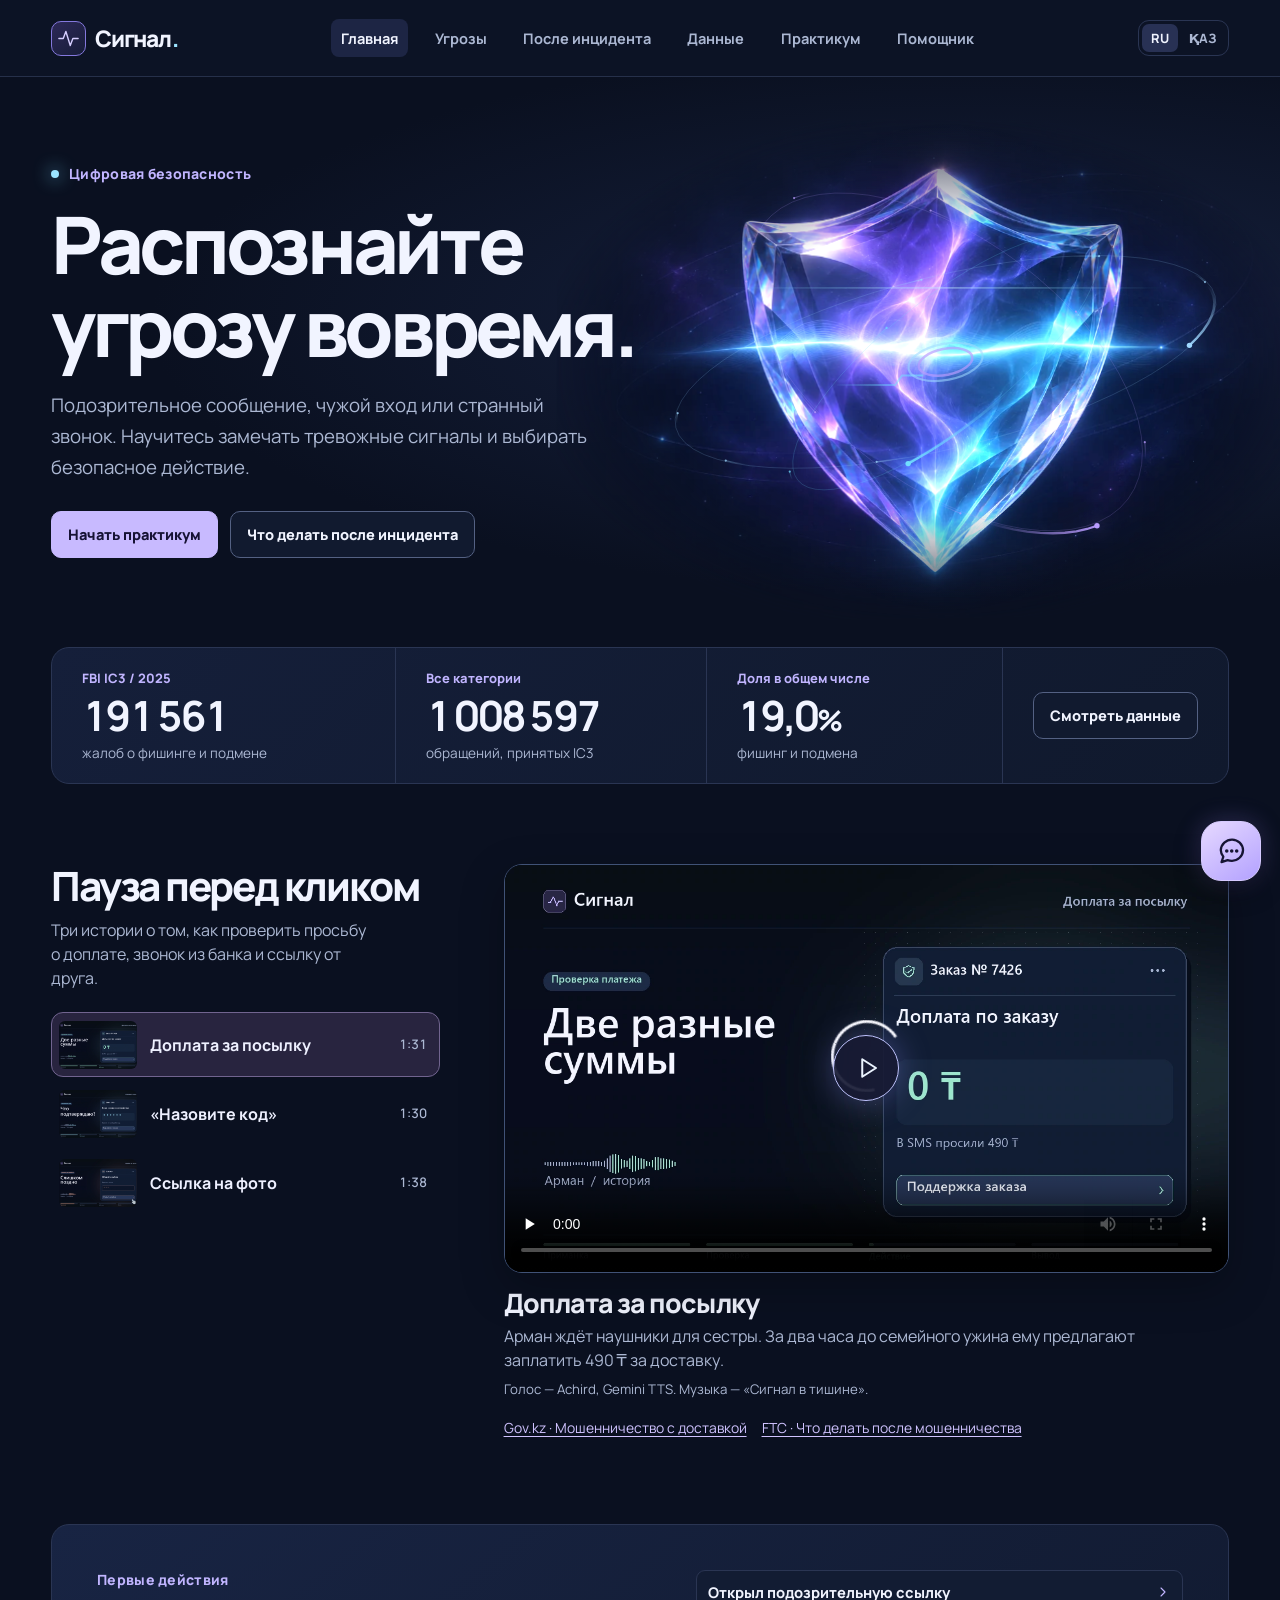
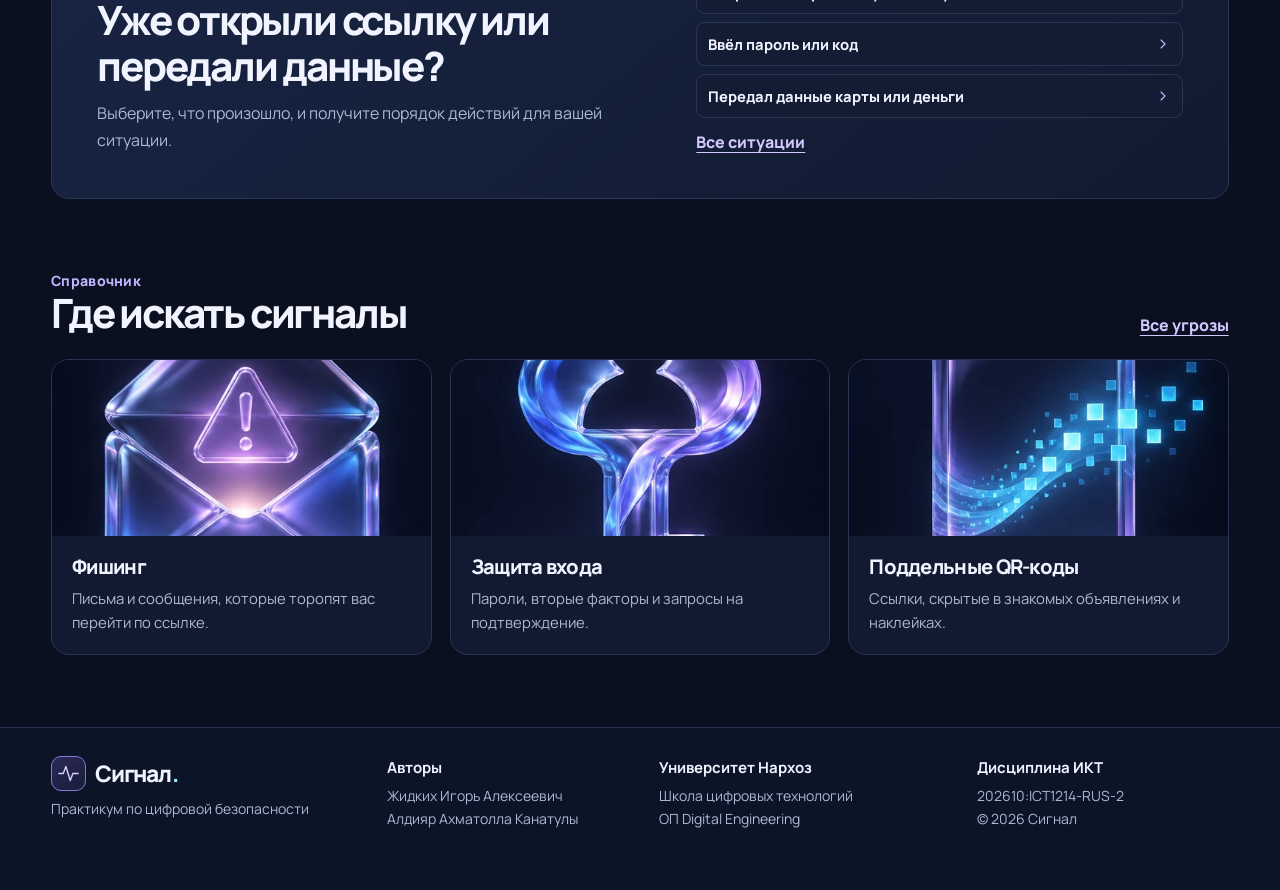
==== commit a70a437b: "Обновить практикум и материалы сайта «Сигнал»" ====
--- a/index.html
+++ b/index.html
@@ -1 +1 @@
-<!doctype html><html lang="ru"><head><meta charset="utf-8"><meta http-equiv="Content-Security-Policy" content="default-src 'self'; script-src 'self'; style-src 'self'; img-src 'self'; media-src 'self'; font-src 'self'; connect-src 'none'; frame-src 'none'; object-src 'none'; base-uri 'none'; form-action 'none'"><meta name="referrer" content="strict-origin-when-cross-origin"><meta name="viewport" content="width=device-width, initial-scale=1"><meta name="description" content="Практическая цифровая безопасность"><link rel="alternate" hreflang="ru" href="index.html"><link rel="alternate" hreflang="kk" href="kk/index.html"><meta name="theme-color" content="#0a1020"><title>Главная · Сигнал</title><link rel="icon" href="assets/icon.png"><link rel="stylesheet" href="style.css"><script defer src="classifier.js"></script><script defer src="content.js"></script><script defer src="language.js"></script><script defer src="app.js"></script><script defer src="chat.js"></script><script defer src="hero.js"></script></head><body data-page="index"><a class="skip" href="#main">К содержанию</a><header class="top"><div class="wrap top-inner"><a class="brand" href="index.html" aria-label="Сигнал, главная"><span class="brand-mark"><svg aria-hidden="true" viewBox="0 0 24 24" fill="none" stroke="currentColor" stroke-width="1.6" stroke-linecap="round" stroke-linejoin="round"><path d="M1 12h5l3-8 5 16 3-8h6"/></svg></span>Сигнал<span class="brand-period">.</span></a><nav aria-label="Основная навигация"><a href="index.html" aria-current="page">Главная</a><a href="guide.html">Угрозы</a><a href="response.html">После инцидента</a><a href="data.html">Данные</a><a href="lab.html">Практикум</a><a href="assistant.html">Помощник</a></nav><div class="locale-switch" role="group" aria-label="Выбор языка"><a class="locale-option" hreflang="ru" lang="ru" href="index.html" aria-label="Русский" aria-current="true">RU</a><a class="locale-option" hreflang="kk" lang="kk" href="kk/index.html" aria-label="Қазақша">ҚАЗ</a></div></div></header><main id="main"><section class="hero" aria-labelledby="hero-title"><div class="wrap hero-inner"><div class="hero-copy"><div class="kicker"><span class="signal-dot"></span>Цифровая безопасность</div><h1 id="hero-title">Распознайте<br>угрозу вовремя.</h1><p>Подозрительное сообщение, чужой вход или странный звонок. Научитесь замечать тревожные сигналы и выбирать безопасное действие.</p><div class="actions"><a class="button primary" href="lab.html">Начать практикум</a><a class="button ghost" href="response.html">Что делать после инцидента</a></div></div><div class="hero-visual" id="hero-visual" aria-hidden="true"><div class="hero-shield"><img src="assets/hero.webp" alt="" width="1152" height="768" fetchpriority="high"></div><canvas class="hero-effects"></canvas></div></div></section><div class="wrap"><section class="home-stats" aria-label="Обращения IC3 за 2025 год"><div><small>FBI IC3 / 2025</small><strong>191 561</strong><span>жалоб о фишинге и подмене</span></div><div><small>Все категории</small><strong>1 008 597</strong><span>обращений, принятых IC3</span></div><div><small>Доля в общем числе</small><strong>19,0<span>%</span></strong><span>фишинг и подмена</span></div><div class="stat-link"><a class="button ghost" href="data.html">Смотреть данные</a></div></section><section class="film-section stories" id="film" aria-labelledby="film-title"><div class="story-sidebar"><h2 id="film-title">Пауза перед кликом</h2><p class="story-deck">Три истории о том, как проверить просьбу о доплате, звонок из банка и ссылку от друга.</p><nav class="story-menu" aria-label="Выбор видеоистории"><a class="story-select" href="#film-delivery"><img src="assets/film-poster.webp?v=14" alt="" width="88" height="52" loading="lazy"><span>Доплата за посылку</span><small>1:31</small></a><a class="story-select" href="#film-code"><img src="assets/code-poster.webp?v=14" alt="" width="88" height="52" loading="lazy"><span>«Назовите код»</span><small>1:30</small></a><a class="story-select" href="#film-link"><img src="assets/link-poster.webp?v=14" alt="" width="88" height="52" loading="lazy"><span>Ссылка на фото</span><small>1:38</small></a></nav></div><div class="story-stage"><article class="story-episode" id="film-delivery" aria-labelledby="film-delivery-title"><figure class="film-player"><div class="video-frame"><video controls playsinline preload="none" poster="assets/film-poster.webp?v=14" aria-label="Доплата за посылку" data-captions="[[0,2.882,&quot;На кухонном столе лежит пустая подарочная коробка.&quot;],[3.205,5.645,&quot;Арман ждёт посылку с наушниками для сестры.&quot;],[5.965,8.107,&quot;До семейного ужина осталось два часа.&quot;],[8.815,9.822,&quot;Телефон вибрирует.&quot;],[10.135,11.345,&quot;«Посылка задержана.&quot;],[11.395,14.26,&quot;Доплатите четыреста девяносто тенге до шести вечера».&quot;],[14.725,15.995,&quot;Арман тянется к ссылке.&quot;],[16.075,17.741,&quot;Он действительно ждёт доставку.&quot;],[18.295,19.298,&quot;Сумма небольшая.&quot;],[19.495,22.145,&quot;Но почему отправитель пишет с незнакомого номера?&quot;],[22.295,25.923,&quot;В сообщении нет ни номера заказа, ни названия магазина.&quot;],[26.185,27.165,&quot;Зато есть срок.&quot;],[27.835,31.131,&quot;Арман убирает палец со ссылки и закрывает сообщение.&quot;],[31.285,34.887,&quot;На главном экране сам находит приложение, через которое оформлял заказ.&quot;],[35.425,36.743,&quot;В списке два отправления.&quot;],[37.015,40.175,&quot;Арман открывает сегодняшнее, сверяет товар и пункт выдачи.&quot;],[40.495,43.095,&quot;Это его наушники, а не вчерашняя доставка.&quot;],[43.645,45.675,&quot;В карточке написано: «Оплачено».&quot;],[45.715,47.391,&quot;К доплате — ноль тенге.&quot;],[47.575,49.752,&quot;В сообщении просили четыреста девяносто.&quot;],[50.035,51.657,&quot;Теперь расхождение видно сразу.&quot;],[52.465,55.02,&quot;Арман открывает поддержку прямо из карточки заказа.&quot;],[55.285,56.905,&quot;Спрашивает, нужен ли платёж.&quot;],[57.292,60.293,&quot;Оператор подтверждает: заказ оплачен, можно забирать.&quot;],[61.135,63.428,&quot;Он помечает подозрительное сообщение как спам.&quot;],[63.955,66.041,&quot;Вечером сестра распаковывает наушники.&quot;],[66.385,69.109,&quot;Присланная ссылка так и осталась закрытой.&quot;],[69.205,70.629,&quot;А если карту уже ввели?&quot;],[71.425,73.135,&quot;Тогда первое действие другое.&quot;],[73.435,77.631,&quot;Сразу свяжитесь с банком через его приложение или по номеру с карты.&quot;],[78.085,79.802,&quot;Сохраните сведения о платеже.&quot;],[80.815,85.155,&quot;Когда сообщение торопит с оплатой, вернитесь туда, где делали заказ.&quot;],[85.705,89.607,&quot;Именно там можно проверить товар, статус и настоящую сумму.&quot;]]"><source src="assets/pause-before-click.mp4?v=14" type="video/mp4"><a href="assets/pause-before-click.mp4?v=14">Открыть видео</a></video><button class="film-start" type="button" aria-label="Воспроизвести Доплата за посылку" hidden><svg aria-hidden="true" viewBox="0 0 24 24" fill="none" stroke="currentColor" stroke-width="1.6" stroke-linecap="round" stroke-linejoin="round"><path d="m9 5 11 7-11 7z"/></svg></button></div></figure><h3 id="film-delivery-title">Доплата за посылку</h3><p class="story-intro">Арман ждёт наушники для сестры. За два часа до семейного ужина ему предлагают заплатить 490 ₸ за доставку.</p><p class="film-credit">Голос — Achird, Gemini TTS. Музыка — «Сигнал в тишине».</p><p class="sources"><a href="https://www.gov.kz/situations/733/1743?lang=ru">Gov.kz · Мошенничество с доставкой</a><a href="https://consumer.ftc.gov/articles/what-do-if-you-were-scammed">FTC · Что делать после мошенничества</a></p></article><article class="story-episode" id="film-code" aria-labelledby="film-code-title"><figure class="film-player"><div class="video-frame"><video controls playsinline preload="none" poster="assets/code-poster.webp?v=14" aria-label="«Назовите код»" data-captions="[[0.025,1.858,&quot;Алина ждёт автобус после занятий.&quot;],[2.395,3.639,&quot;Звонит незнакомый номер.&quot;],[3.835,6.096,&quot;Голос спокойный, на фоне слышны клавиши.&quot;],[6.415,8.805,&quot;Человек представляется сотрудником её банка.&quot;],[9.715,14.961,&quot;Он называет Алину по имени и сообщает, что кто-то отправляет с её карты двадцать восемь тысяч тенге.&quot;],[15.295,16.599,&quot;Просит оставаться на линии.&quot;],[17.215,18.05,&quot;«Сейчас придёт код.&quot;],[18.055,19.931,&quot;Назовите его, и я отменю перевод».&quot;],[20.545,22.7,&quot;В этот момент действительно приходит сообщение.&quot;],[22.823,24.473,&quot;Совпадение кажется убедительным.&quot;],[25.525,27.126,&quot;Алина читает сообщение целиком.&quot;],[27.565,29.685,&quot;Там говорится о входе с нового устройства.&quot;],[29.965,31.659,&quot;Об отмене перевода — ни слова.&quot;],[32.185,33.623,&quot;Она не просила о новом входе.&quot;],[34.795,37.01,&quot;Собеседник торопит: «Осталось несколько секунд».&quot;],[37.525,40.105,&quot;Алина ничего не диктует и нажимает красную кнопку.&quot;],[40.525,41.366,&quot;Разговор завершён.&quot;],[42.148,45.975,&quot;С домашнего экрана она открывает привычное банковское приложение.&quot;],[46.15,49.353,&quot;В списке последних операций нет перевода на названную сумму.&quot;],[50.035,51.502,&quot;Но одной проверки истории мало.&quot;],[52.045,57.761,&quot;Алина открывает чат поддержки внутри приложения и сообщает время звонка и то, какой код у неё просили.&quot;],[58.465,61.515,&quot;В ответ ей предлагают проверить устройства, с которых выполнен вход.&quot;],[61.945,63.786,&quot;В списке только её телефон.&quot;],[64.315,66.265,&quot;Одноразовый код остался у неё.&quot;],[66.895,69.885,&quot;Если код уже назван, действовать нужно сразу.&quot;],[70.285,72.459,&quot;Свяжитесь с банком через официальный канал.&quot;],[72.625,77.288,&quot;Объясните, что подтверждал код, и попросите защитить доступ и проверить операции.&quot;],[78.205,79.535,&quot;Алина успевает на автобус.&quot;],[79.975,83.724,&quot;Она запомнит не голос звонившего, а строку над цифрами.&quot;],[84.235,86.245,&quot;Сначала прочитайте, что подтверждает код.&quot;],[86.635,88.46,&quot;Передавать его собеседнику нельзя.&quot;]]"><source src="assets/never-share-code.mp4?v=14" type="video/mp4"><a href="assets/never-share-code.mp4?v=14">Открыть видео</a></video><button class="film-start" type="button" aria-label="Воспроизвести «Назовите код»" hidden><svg aria-hidden="true" viewBox="0 0 24 24" fill="none" stroke="currentColor" stroke-width="1.6" stroke-linecap="round" stroke-linejoin="round"><path d="m9 5 11 7-11 7z"/></svg></button></div></figure><h3 id="film-code-title">«Назовите код»</h3><p class="story-intro">Алине звонят якобы из банка из-за перевода на 28 000 ₸. Пока собеседник торопит, она читает строку над цифрами в SMS.</p><p class="film-credit">Голос — Achird, Gemini TTS. Музыка — «Сигнал в тишине».</p><p class="sources"><a href="https://nationalbank.kz/ru/news/informacionnye-soobshcheniya/20489">Нацбанк Казахстана · Телефонное мошенничество</a><a href="https://www.gov.kz/situations/733/1743?lang=ru">Gov.kz · Как защититься от мошенников</a></p></article><article class="story-episode" id="film-link" aria-labelledby="film-link-title"><figure class="film-player"><div class="video-frame"><video controls playsinline preload="none" poster="assets/link-poster.webp?v=14" aria-label="Ссылка на фото" data-captions="[[0,3.126,&quot;После воскресного забега Марат ждёт общие фотографии.&quot;],[3.685,6.86,&quot;В чате появляется сообщение от знакомого: «Вот наш альбом.&quot;],[7.105,8.139,&quot;Ты на третьем кадре».&quot;],[9.025,11.034,&quot;Имя и аватар знакомые.&quot;],[11.335,12.74,&quot;Марат открывает приглашение.&quot;],[13.345,17.319,&quot;Вместо снимков видит страницу, которая просит войти через электронную почту.&quot;],[18.115,20.965,&quot;Он вводит пароль и нажимает «Открыть альбом».&quot;],[21.835,24.82,&quot;Знакомые точки в поле скрыли пароль от глаз Марата.&quot;],[25.135,27.73,&quot;Сам сайт всё равно получил введённые данные.&quot;],[28.675,30.101,&quot;Появляется пустая страница.&quot;],[30.775,31.665,&quot;Ни одного снимка.&quot;],[32.185,35.466,&quot;Теперь Марат замечает, что адрес отличается от привычного сервиса.&quot;],[36.085,37.899,&quot;Ещё раз вводить пароль он не будет.&quot;],[38.965,40.155,&quot;Марат закрывает вкладку.&quot;],[40.855,43.392,&quot;На своём телефоне сам открывает приложение почты.&quot;],[43.525,46.428,&quot;Пока доступ сохранился, заходит в раздел безопасности.&quot;],[47.275,50.682,&quot;Первым делом он меняет пароль почты на новый, уникальный.&quot;],[50.995,55.043,&quot;Старый пароль он больше нигде не использовал, поэтому другие аккаунты менять не пришлось.&quot;],[56.005,58.626,&quot;Дальше Марат открывает список активных сеансов.&quot;],[59.305,60.695,&quot;Один браузер ему незнаком.&quot;],[61.345,66.5,&quot;Он завершает другие сеансы, проверяет адрес восстановления и включает двухэтапную защиту.&quot;],[67.405,69.86,&quot;Только теперь он звонит другу по сохранённому номеру.&quot;],[70.195,72.528,&quot;Друг удивлён: «Я ничего не отправлял».&quot;],[73.015,75.113,&quot;Вместе они предупреждают участников чата.&quot;],[75.625,79.335,&quot;Вечером друг присылает настоящие снимки прямо в переписку.&quot;],[79.615,81.921,&quot;Марат узнаёт тот самый финиш.&quot;],[82.045,85.373,&quot;На этот раз открывать чужую форму входа не понадобилось.&quot;],[86.305,91.785,&quot;Если ссылка вдруг требует пароль от почты, отложите её и свяжитесь с отправителем отдельно.&quot;],[92.155,96.041,&quot;А если пароль уже введён, начните восстановление с настоящего сервиса.&quot;]]"><source src="assets/photo-link.mp4?v=14" type="video/mp4"><a href="assets/photo-link.mp4?v=14">Открыть видео</a></video><button class="film-start" type="button" aria-label="Воспроизвести Ссылка на фото" hidden><svg aria-hidden="true" viewBox="0 0 24 24" fill="none" stroke="currentColor" stroke-width="1.6" stroke-linecap="round" stroke-linejoin="round"><path d="m9 5 11 7-11 7z"/></svg></button></div></figure><h3 id="film-link-title">Ссылка на фото</h3><p class="story-intro">После забега друг присылает Марату «общий альбом». Фотографий внутри нет, а пароль от почты Марат уже ввёл.</p><p class="film-credit">Голос — Achird, Gemini TTS. Музыка — «Сигнал в тишине».</p><p class="sources"><a href="https://consumer.ftc.gov/articles/how-recognize-avoid-phishing-scams">FTC · Как распознать фишинг</a><a href="https://consumer.ftc.gov/articles/how-recover-your-hacked-email-or-social-media-account">FTC · Восстановление почты и аккаунтов</a></p></article></div></section><section class="home-response"><div><div class="kicker">Первые действия</div><h2>Уже открыли ссылку или передали данные?</h2><p>Выберите, что произошло, и получите порядок действий для вашей ситуации.</p></div><div class="home-response-links"><a class="response-link" href="response.html#link">Открыл подозрительную ссылку<svg aria-hidden="true" viewBox="0 0 24 24" fill="none" stroke="currentColor" stroke-width="1.6" stroke-linecap="round" stroke-linejoin="round"><path d="m6 9 6 6 6-6"/></svg></a><a class="response-link" href="response.html#account">Ввёл пароль или код<svg aria-hidden="true" viewBox="0 0 24 24" fill="none" stroke="currentColor" stroke-width="1.6" stroke-linecap="round" stroke-linejoin="round"><path d="m6 9 6 6 6-6"/></svg></a><a class="response-link" href="response.html#payment">Передал данные карты или деньги<svg aria-hidden="true" viewBox="0 0 24 24" fill="none" stroke="currentColor" stroke-width="1.6" stroke-linecap="round" stroke-linejoin="round"><path d="m6 9 6 6 6-6"/></svg></a><a class="text-link" href="response.html">Все ситуации</a></div></section><section class="home-guide"><div class="section-title"><div><div class="kicker">Справочник</div><h2>Где искать сигналы</h2></div><a class="text-link" href="guide.html">Все угрозы</a></div><div class="feature-grid"><a class="feature" href="guide.html#phishing"><img src="assets/mail.webp" alt="" loading="lazy" width="510" height="700"><div><h3>Фишинг</h3><p>Письма и сообщения, которые торопят вас перейти по ссылке.</p></div></a><a class="feature" href="guide.html#mfa"><img src="assets/key.webp" alt="" loading="lazy" width="510" height="700"><div><h3>Защита входа</h3><p>Пароли, вторые факторы и запросы на подтверждение.</p></div></a><a class="feature" href="guide.html#qr"><img src="assets/device.webp" alt="" loading="lazy" width="510" height="700"><div><h3>Поддельные QR-коды</h3><p>Ссылки, скрытые в знакомых объявлениях и наклейках.</p></div></a></div></section></div></main><footer class="footer"><div class="wrap footer-grid"><div><a class="brand" href="index.html" aria-label="Сигнал, главная"><span class="brand-mark"><svg aria-hidden="true" viewBox="0 0 24 24" fill="none" stroke="currentColor" stroke-width="1.6" stroke-linecap="round" stroke-linejoin="round"><path d="M1 12h5l3-8 5 16 3-8h6"/></svg></span>Сигнал<span class="brand-period">.</span></a><p>Практикум по цифровой безопасности</p></div><div><strong>Авторы</strong><p>Жидких Игорь Алексеевич<br>Алдияр Ахматолла Канатулы</p></div><div><strong>Университет Нархоз</strong><p>Школа цифровых технологий<br>ОП Digital Engineering</p></div><div><strong>Дисциплина ИКТ</strong><p>202610:ICT1214-RUS-2<br>© 2026 Сигнал</p></div></div></footer><button class="chat-launcher" type="button" data-chat-open hidden aria-label="Открыть помощника" title="Открыть помощника" aria-haspopup="dialog" aria-controls="chat-dialog" aria-expanded="false"><svg aria-hidden="true" viewBox="0 0 24 24" fill="none" stroke="currentColor" stroke-width="1.6" stroke-linecap="round" stroke-linejoin="round"><path d="M20.5 11.4a7.8 7.8 0 0 1-8 7.5 9 9 0 0 1-2.9-.5l-4.3 1.4 1.3-3.8a7.2 7.2 0 0 1-1.8-4.6 7.9 7.9 0 0 1 8-7.5 7.8 7.8 0 0 1 7.7 7.5Z"/><path d="M9 12h.01m3.5 0h.01m3.5 0h.01" stroke-width="2.5"/></svg></button><dialog class="chat-dialog" id="chat-dialog" aria-labelledby="chat-title"><div class="chat"><header class="chat-header"><div class="brand-mark"><svg aria-hidden="true" viewBox="0 0 24 24" fill="none" stroke="currentColor" stroke-width="1.6" stroke-linecap="round" stroke-linejoin="round"><path d="M1 12h5l3-8 5 16 3-8h6"/></svg></div><div><strong id="chat-title">Помощник Сигнала</strong><span id="mode">Режим справочника</span></div><button class="chip" id="reset-chat" type="button">Очистить</button><button class="icon-button chat-close" type="button" data-chat-close aria-label="Закрыть чат"><svg aria-hidden="true" viewBox="0 0 24 24" fill="none" stroke="currentColor" stroke-width="1.6" stroke-linecap="round" stroke-linejoin="round"><path d="m6 6 12 12M6 18 18 6"/></svg></button></header><div class="messages" id="messages" role="log" aria-label="Диалог" aria-live="polite" tabindex="0"></div><div class="quick" aria-label="Примеры вопросов"><button class="chip" type="button">Как распознать фишинг?</button><button class="chip" type="button">Что такое 2FA?</button><button class="chip" type="button">Что делать, если списали деньги?</button></div><form id="chat-form"><label class="visually-hidden" for="question">Ваш вопрос</label><input id="question" placeholder="Напишите вопрос…" autocomplete="off" maxlength="1200" required><button class="send primary" aria-label="Отправить вопрос" type="submit"><svg aria-hidden="true" viewBox="0 0 24 24" fill="none" stroke="currentColor" stroke-width="1.6" stroke-linecap="round" stroke-linejoin="round"><path d="M12 19V5M6 11l6-6 6 6"/></svg></button></form><p class="chat-note">Не вводите пароли, коды и личные данные. <a class="about-chat" href="assistant.html">О помощнике</a></p></div></dialog></body></html>+<!doctype html><html lang="ru"><head><meta charset="utf-8"><meta http-equiv="Content-Security-Policy" content="default-src 'self'; script-src 'self'; style-src 'self'; img-src 'self'; media-src 'self'; font-src 'self'; connect-src 'none'; frame-src 'none'; object-src 'none'; base-uri 'none'; form-action 'none'"><meta name="referrer" content="strict-origin-when-cross-origin"><meta name="viewport" content="width=device-width, initial-scale=1"><meta name="description" content="Практическая цифровая безопасность"><link rel="alternate" hreflang="ru" href="index.html"><link rel="alternate" hreflang="kk" href="kk/index.html"><meta name="theme-color" content="#0a1020"><title>Главная · Сигнал</title><link rel="icon" href="assets/icon.png"><link rel="stylesheet" href="style.css"><script defer src="classifier.js"></script><script defer src="content.js"></script><script defer src="language.js"></script><script defer src="app.js"></script><script defer src="chat.js"></script><script defer src="hero.js"></script></head><body data-page="index"><a class="skip" href="#main">К содержанию</a><header class="top"><div class="wrap top-inner"><a class="brand" href="index.html" aria-label="Сигнал, главная"><span class="brand-mark"><svg aria-hidden="true" viewBox="0 0 24 24" fill="none" stroke="currentColor" stroke-width="1.6" stroke-linecap="round" stroke-linejoin="round"><path d="M1 12h5l3-8 5 16 3-8h6"/></svg></span>Сигнал<span class="brand-period">.</span></a><nav aria-label="Основная навигация"><a href="index.html" aria-current="page">Главная</a><a href="guide.html">Угрозы</a><a href="response.html">После инцидента</a><a href="data.html">Данные</a><a href="lab.html">Практикум</a><a href="assistant.html">Помощник</a></nav><div class="locale-switch" role="group" aria-label="Выбор языка"><a class="locale-option" hreflang="ru" lang="ru" href="index.html" aria-label="Русский" aria-current="true">RU</a><a class="locale-option" hreflang="kk" lang="kk" href="kk/index.html" aria-label="Қазақша">ҚАЗ</a></div></div></header><main id="main"><section class="hero" aria-labelledby="hero-title"><div class="wrap hero-inner"><div class="hero-copy"><div class="kicker"><span class="signal-dot"></span>Цифровая безопасность</div><h1 id="hero-title">Распознайте<br>угрозу вовремя.</h1><p>Подозрительное сообщение, чужой вход или странный звонок. Научитесь замечать тревожные сигналы и выбирать безопасное действие.</p><div class="actions"><a class="button primary" href="lab.html">Начать практикум</a><a class="button ghost" href="response.html">Что делать после инцидента</a></div></div><div class="hero-visual" id="hero-visual" aria-hidden="true"><div class="hero-shield"><img src="assets/hero.webp" alt="" width="1152" height="768" fetchpriority="high"></div><canvas class="hero-effects"></canvas></div></div></section><div class="wrap"><section class="home-stats" aria-label="Обращения IC3 за 2025 год"><div><small>FBI IC3 / 2025</small><strong>191 561</strong><span>жалоб о фишинге и подмене</span></div><div><small>Все категории</small><strong>1 008 597</strong><span>обращений, принятых IC3</span></div><div><small>Доля в общем числе</small><strong>19,0<span>%</span></strong><span>фишинг и подмена</span></div><div class="stat-link"><a class="button ghost" href="data.html">Смотреть данные</a></div></section><section class="film-section stories" id="film" aria-labelledby="film-title"><div class="story-sidebar"><h2 id="film-title">Пауза перед кликом</h2><p class="story-deck">Три истории о том, как проверить просьбу о доплате, звонок из банка и ссылку от друга.</p><nav class="story-menu" aria-label="Выбор видеоистории"><a class="story-select" href="#film-delivery"><img src="assets/film-poster.webp?v=14" alt="" width="88" height="52" loading="lazy"><span>Доплата за посылку</span><small>1:31</small></a><a class="story-select" href="#film-code"><img src="assets/code-poster.webp?v=14" alt="" width="88" height="52" loading="lazy"><span>«Назовите код»</span><small>1:30</small></a><a class="story-select" href="#film-link"><img src="assets/link-poster.webp?v=14" alt="" width="88" height="52" loading="lazy"><span>Ссылка на фото</span><small>1:38</small></a></nav></div><div class="story-stage"><article class="story-episode" id="film-delivery" aria-labelledby="film-delivery-title"><figure class="film-player"><div class="video-frame"><video controls playsinline preload="none" poster="assets/film-poster.webp?v=14" aria-label="Доплата за посылку" data-captions="[[0,2.882,&quot;На кухонном столе лежит пустая подарочная коробка.&quot;],[3.205,5.645,&quot;Арман ждёт посылку с наушниками для сестры.&quot;],[5.965,8.107,&quot;До семейного ужина осталось два часа.&quot;],[8.815,9.822,&quot;Телефон вибрирует.&quot;],[10.135,11.345,&quot;«Посылка задержана.&quot;],[11.395,14.26,&quot;Доплатите четыреста девяносто тенге до шести вечера».&quot;],[14.725,15.995,&quot;Арман тянется к ссылке.&quot;],[16.075,17.741,&quot;Он действительно ждёт доставку.&quot;],[18.295,19.298,&quot;Сумма небольшая.&quot;],[19.495,22.145,&quot;Но почему отправитель пишет с незнакомого номера?&quot;],[22.295,25.923,&quot;В сообщении нет ни номера заказа, ни названия магазина.&quot;],[26.185,27.165,&quot;Зато есть срок.&quot;],[27.835,31.131,&quot;Арман убирает палец со ссылки и закрывает сообщение.&quot;],[31.285,34.887,&quot;На главном экране сам находит приложение, через которое оформлял заказ.&quot;],[35.425,36.743,&quot;В списке два отправления.&quot;],[37.015,40.175,&quot;Арман открывает сегодняшнее, сверяет товар и пункт выдачи.&quot;],[40.495,43.095,&quot;Это его наушники, а не вчерашняя доставка.&quot;],[43.645,45.675,&quot;В карточке написано: «Оплачено».&quot;],[45.715,47.391,&quot;К доплате — ноль тенге.&quot;],[47.575,49.752,&quot;В сообщении просили четыреста девяносто.&quot;],[50.035,51.657,&quot;Теперь расхождение видно сразу.&quot;],[52.465,55.02,&quot;Арман открывает поддержку прямо из карточки заказа.&quot;],[55.285,56.905,&quot;Спрашивает, нужен ли платёж.&quot;],[57.292,60.293,&quot;Оператор подтверждает: заказ оплачен, можно забирать.&quot;],[61.135,63.428,&quot;Он помечает подозрительное сообщение как спам.&quot;],[63.955,66.041,&quot;Вечером сестра распаковывает наушники.&quot;],[66.385,69.109,&quot;Присланная ссылка так и осталась закрытой.&quot;],[69.205,70.629,&quot;А если карту уже ввели?&quot;],[71.425,73.135,&quot;Тогда первое действие другое.&quot;],[73.435,77.631,&quot;Сразу свяжитесь с банком через его приложение или по номеру с карты.&quot;],[78.085,79.802,&quot;Сохраните сведения о платеже.&quot;],[80.815,85.155,&quot;Когда сообщение торопит с оплатой, вернитесь туда, где делали заказ.&quot;],[85.705,89.607,&quot;Именно там можно проверить товар, статус и настоящую сумму.&quot;]]"><source src="assets/pause-before-click.mp4?v=14" type="video/mp4"><a href="assets/pause-before-click.mp4?v=14">Открыть видео</a></video><button class="film-start" type="button" aria-label="Воспроизвести Доплата за посылку" hidden><svg aria-hidden="true" viewBox="0 0 24 24" fill="none" stroke="currentColor" stroke-width="1.6" stroke-linecap="round" stroke-linejoin="round"><path d="m9 5 11 7-11 7z"/></svg></button></div></figure><h3 id="film-delivery-title">Доплата за посылку</h3><p class="story-intro">Арман ждёт наушники для сестры. За два часа до семейного ужина ему предлагают заплатить 490 ₸ за доставку.</p><p class="film-credit">Голос — Achird, Gemini TTS. Музыка — «Сигнал в тишине».</p><p class="sources"><a href="https://www.gov.kz/situations/733/1743?lang=ru">Gov.kz · Мошенничество с доставкой</a><a href="https://consumer.ftc.gov/articles/what-do-if-you-were-scammed">FTC · Что делать после мошенничества</a></p></article><article class="story-episode" id="film-code" aria-labelledby="film-code-title"><figure class="film-player"><div class="video-frame"><video controls playsinline preload="none" poster="assets/code-poster.webp?v=14" aria-label="«Назовите код»" data-captions="[[0.025,1.858,&quot;Алина ждёт автобус после занятий.&quot;],[2.395,3.639,&quot;Звонит незнакомый номер.&quot;],[3.835,6.096,&quot;Голос спокойный, на фоне слышны клавиши.&quot;],[6.415,8.805,&quot;Человек представляется сотрудником её банка.&quot;],[9.715,14.961,&quot;Он называет Алину по имени и сообщает, что кто-то отправляет с её карты двадцать восемь тысяч тенге.&quot;],[15.295,16.599,&quot;Просит оставаться на линии.&quot;],[17.215,18.05,&quot;«Сейчас придёт код.&quot;],[18.055,19.931,&quot;Назовите его, и я отменю перевод».&quot;],[20.545,22.7,&quot;В этот момент действительно приходит сообщение.&quot;],[22.823,24.473,&quot;Совпадение кажется убедительным.&quot;],[25.525,27.126,&quot;Алина читает сообщение целиком.&quot;],[27.565,29.685,&quot;Там говорится о входе с нового устройства.&quot;],[29.965,31.659,&quot;Об отмене перевода — ни слова.&quot;],[32.185,33.623,&quot;Она не просила о новом входе.&quot;],[34.795,37.01,&quot;Собеседник торопит: «Осталось несколько секунд».&quot;],[37.525,40.105,&quot;Алина ничего не диктует и нажимает красную кнопку.&quot;],[40.525,41.366,&quot;Разговор завершён.&quot;],[42.148,45.975,&quot;С домашнего экрана она открывает привычное банковское приложение.&quot;],[46.15,49.353,&quot;В списке последних операций нет перевода на названную сумму.&quot;],[50.035,51.502,&quot;Но одной проверки истории мало.&quot;],[52.045,57.761,&quot;Алина открывает чат поддержки внутри приложения и сообщает время звонка и то, какой код у неё просили.&quot;],[58.465,61.515,&quot;В ответ ей предлагают проверить устройства, с которых выполнен вход.&quot;],[61.945,63.786,&quot;В списке только её телефон.&quot;],[64.315,66.265,&quot;Одноразовый код остался у неё.&quot;],[66.895,69.885,&quot;Если код уже назван, действовать нужно сразу.&quot;],[70.285,72.459,&quot;Свяжитесь с банком через официальный канал.&quot;],[72.625,77.288,&quot;Объясните, что подтверждал код, и попросите защитить доступ и проверить операции.&quot;],[78.205,79.535,&quot;Алина успевает на автобус.&quot;],[79.975,83.724,&quot;Она запомнит не голос звонившего, а строку над цифрами.&quot;],[84.235,86.245,&quot;Сначала прочитайте, что подтверждает код.&quot;],[86.635,88.46,&quot;Передавать его собеседнику нельзя.&quot;]]"><source src="assets/never-share-code.mp4?v=14" type="video/mp4"><a href="assets/never-share-code.mp4?v=14">Открыть видео</a></video><button class="film-start" type="button" aria-label="Воспроизвести «Назовите код»" hidden><svg aria-hidden="true" viewBox="0 0 24 24" fill="none" stroke="currentColor" stroke-width="1.6" stroke-linecap="round" stroke-linejoin="round"><path d="m9 5 11 7-11 7z"/></svg></button></div></figure><h3 id="film-code-title">«Назовите код»</h3><p class="story-intro">Алине звонят якобы из банка из-за перевода на 28 000 ₸. Пока собеседник торопит, она читает строку над цифрами в SMS.</p><p class="film-credit">Голос — Achird, Gemini TTS. Музыка — «Сигнал в тишине».</p><p class="sources"><a href="https://nationalbank.kz/ru/news/informacionnye-soobshcheniya/20489">Нацбанк Казахстана · Телефонное мошенничество</a><a href="https://www.gov.kz/situations/733/1743?lang=ru">Gov.kz · Как защититься от мошенников</a></p></article><article class="story-episode" id="film-link" aria-labelledby="film-link-title"><figure class="film-player"><div class="video-frame"><video controls playsinline preload="none" poster="assets/link-poster.webp?v=14" aria-label="Ссылка на фото" data-captions="[[0,3.126,&quot;После воскресного забега Марат ждёт общие фотографии.&quot;],[3.685,6.86,&quot;В чате появляется сообщение от знакомого: «Вот наш альбом.&quot;],[7.105,8.139,&quot;Ты на третьем кадре».&quot;],[9.025,11.034,&quot;Имя и аватар знакомые.&quot;],[11.335,12.74,&quot;Марат открывает приглашение.&quot;],[13.345,17.319,&quot;Вместо снимков видит страницу, которая просит войти через электронную почту.&quot;],[18.115,20.965,&quot;Он вводит пароль и нажимает «Открыть альбом».&quot;],[21.835,24.82,&quot;Знакомые точки в поле скрыли пароль от глаз Марата.&quot;],[25.135,27.73,&quot;Сам сайт всё равно получил введённые данные.&quot;],[28.675,30.101,&quot;Появляется пустая страница.&quot;],[30.775,31.665,&quot;Ни одного снимка.&quot;],[32.185,35.466,&quot;Теперь Марат замечает, что адрес отличается от привычного сервиса.&quot;],[36.085,37.899,&quot;Ещё раз вводить пароль он не будет.&quot;],[38.965,40.155,&quot;Марат закрывает вкладку.&quot;],[40.855,43.392,&quot;На своём телефоне сам открывает приложение почты.&quot;],[43.525,46.428,&quot;Пока доступ сохранился, заходит в раздел безопасности.&quot;],[47.275,50.682,&quot;Первым делом он меняет пароль почты на новый, уникальный.&quot;],[50.995,55.043,&quot;Старый пароль он больше нигде не использовал, поэтому другие аккаунты менять не пришлось.&quot;],[56.005,58.626,&quot;Дальше Марат открывает список активных сеансов.&quot;],[59.305,60.695,&quot;Один браузер ему незнаком.&quot;],[61.345,66.5,&quot;Он завершает другие сеансы, проверяет адрес восстановления и включает двухэтапную защиту.&quot;],[67.405,69.86,&quot;Только теперь он звонит другу по сохранённому номеру.&quot;],[70.195,72.528,&quot;Друг удивлён: «Я ничего не отправлял».&quot;],[73.015,75.113,&quot;Вместе они предупреждают участников чата.&quot;],[75.625,79.335,&quot;Вечером друг присылает настоящие снимки прямо в переписку.&quot;],[79.615,81.921,&quot;Марат узнаёт тот самый финиш.&quot;],[82.045,85.373,&quot;На этот раз открывать чужую форму входа не понадобилось.&quot;],[86.305,91.785,&quot;Если ссылка вдруг требует пароль от почты, отложите её и свяжитесь с отправителем отдельно.&quot;],[92.155,96.041,&quot;А если пароль уже введён, начните восстановление с настоящего сервиса.&quot;]]"><source src="assets/photo-link.mp4?v=14" type="video/mp4"><a href="assets/photo-link.mp4?v=14">Открыть видео</a></video><button class="film-start" type="button" aria-label="Воспроизвести Ссылка на фото" hidden><svg aria-hidden="true" viewBox="0 0 24 24" fill="none" stroke="currentColor" stroke-width="1.6" stroke-linecap="round" stroke-linejoin="round"><path d="m9 5 11 7-11 7z"/></svg></button></div></figure><h3 id="film-link-title">Ссылка на фото</h3><p class="story-intro">После забега друг присылает Марату «общий альбом». Фотографий внутри нет, а пароль от почты Марат уже ввёл.</p><p class="film-credit">Голос — Achird, Gemini TTS. Музыка — «Сигнал в тишине».</p><p class="sources"><a href="https://consumer.ftc.gov/articles/how-recognize-avoid-phishing-scams">FTC · Как распознать фишинг</a><a href="https://consumer.ftc.gov/articles/how-recover-your-hacked-email-or-social-media-account">FTC · Восстановление почты и аккаунтов</a></p></article></div></section><section class="home-response"><div><div class="kicker">Первые действия</div><h2>Уже открыли ссылку или передали данные?</h2><p>Выберите, что произошло, и получите порядок действий для вашей ситуации.</p></div><div class="home-response-links"><a class="response-link" href="response.html#link">Открыл подозрительную ссылку<svg aria-hidden="true" viewBox="0 0 24 24" fill="none" stroke="currentColor" stroke-width="1.6" stroke-linecap="round" stroke-linejoin="round"><path d="m6 9 6 6 6-6"/></svg></a><a class="response-link" href="response.html#account">Ввёл пароль или код<svg aria-hidden="true" viewBox="0 0 24 24" fill="none" stroke="currentColor" stroke-width="1.6" stroke-linecap="round" stroke-linejoin="round"><path d="m6 9 6 6 6-6"/></svg></a><a class="response-link" href="response.html#payment">Передал данные карты или деньги<svg aria-hidden="true" viewBox="0 0 24 24" fill="none" stroke="currentColor" stroke-width="1.6" stroke-linecap="round" stroke-linejoin="round"><path d="m6 9 6 6 6-6"/></svg></a><a class="text-link" href="response.html">Все ситуации</a></div></section><section class="home-guide"><div class="section-title"><div><div class="kicker">Справочник</div><h2>Где искать сигналы</h2></div><a class="text-link" href="guide.html">Все угрозы</a></div><div class="feature-grid"><a class="feature" href="guide.html#phishing"><img src="assets/mail.webp" alt="" loading="lazy" width="510" height="700"><div><h3>Фишинг</h3><p>Письма и сообщения, которые торопят вас перейти по ссылке.</p></div></a><a class="feature" href="guide.html#mfa"><img src="assets/key.webp" alt="" loading="lazy" width="510" height="700"><div><h3>Защита входа</h3><p>Пароли, вторые факторы и запросы на подтверждение.</p></div></a><a class="feature" href="guide.html#qr"><img src="assets/device.webp" alt="" loading="lazy" width="510" height="700"><div><h3>Поддельные QR-коды</h3><p>Ссылки, скрытые в знакомых объявлениях и наклейках.</p></div></a></div></section></div></main><footer class="footer"><div class="wrap footer-grid"><div><a class="brand" href="index.html" aria-label="Сигнал, главная"><span class="brand-mark"><svg aria-hidden="true" viewBox="0 0 24 24" fill="none" stroke="currentColor" stroke-width="1.6" stroke-linecap="round" stroke-linejoin="round"><path d="M1 12h5l3-8 5 16 3-8h6"/></svg></span>Сигнал<span class="brand-period">.</span></a><p>Практикум по цифровой безопасности</p></div><div><strong>Авторы</strong><p>Жидких Игорь Алексеевич<br>Алдияр Ахматолла Канатулы</p></div><div><strong>Университет Нархоз</strong><p>Школа цифровых технологий<br>ОП Digital Engineering</p></div><div><strong>Дисциплина ИКТ</strong><p>202610:ICT1214-RUS-2<br>© 2026 Сигнал</p></div></div></footer><button class="chat-launcher" type="button" data-chat-open hidden aria-label="Открыть помощника" title="Открыть помощника" aria-haspopup="dialog" aria-controls="chat-dialog" aria-expanded="false"><svg aria-hidden="true" viewBox="0 0 24 24" fill="none" stroke="currentColor" stroke-width="1.6" stroke-linecap="round" stroke-linejoin="round"><path d="M20.5 11.4a7.8 7.8 0 0 1-8 7.5 9 9 0 0 1-2.9-.5l-4.3 1.4 1.3-3.8a7.2 7.2 0 0 1-1.8-4.6 7.9 7.9 0 0 1 8-7.5 7.8 7.8 0 0 1 7.7 7.5Z"/><path d="M9 12h.01m3.5 0h.01m3.5 0h.01" stroke-width="2.5"/></svg></button><dialog class="chat-dialog" id="chat-dialog" aria-labelledby="chat-title"><div class="chat"><header class="chat-header"><div class="brand-mark"><svg aria-hidden="true" viewBox="0 0 24 24" fill="none" stroke="currentColor" stroke-width="1.6" stroke-linecap="round" stroke-linejoin="round"><path d="M1 12h5l3-8 5 16 3-8h6"/></svg></div><div><strong id="chat-title">Помощник Сигнала</strong><span id="mode">Режим справочника</span></div><button class="chip" id="reset-chat" type="button">Очистить</button><button class="icon-button chat-resize" type="button" aria-label="Развернуть окно чата" title="Развернуть окно чата"><svg aria-hidden="true" viewBox="0 0 24 24" fill="none" stroke="currentColor" stroke-width="1.6" stroke-linecap="round" stroke-linejoin="round"><path d="M14 4h6v6m0-6-7 7M10 20H4v-6m0 6 7-7"/></svg><svg aria-hidden="true" viewBox="0 0 24 24" fill="none" stroke="currentColor" stroke-width="1.6" stroke-linecap="round" stroke-linejoin="round"><path d="M20 4l-7 7m0-6v6h6M4 20l7-7m0 6v-6H5"/></svg></button><button class="icon-button chat-close" type="button" data-chat-close aria-label="Закрыть чат"><svg aria-hidden="true" viewBox="0 0 24 24" fill="none" stroke="currentColor" stroke-width="1.6" stroke-linecap="round" stroke-linejoin="round"><path d="m6 6 12 12M6 18 18 6"/></svg></button></header><div class="messages" id="messages" role="log" aria-label="Диалог" aria-live="polite" tabindex="0"></div><div class="quick" aria-label="Примеры вопросов"><button class="chip" type="button">Как распознать фишинг?</button><button class="chip" type="button">Что такое 2FA?</button><button class="chip" type="button">Что делать, если списали деньги?</button></div><form id="chat-form"><label class="visually-hidden" for="question">Ваш вопрос</label><input id="question" placeholder="Напишите вопрос…" autocomplete="off" maxlength="1200" required><button class="send primary" aria-label="Отправить вопрос" type="submit"><svg aria-hidden="true" viewBox="0 0 24 24" fill="none" stroke="currentColor" stroke-width="1.6" stroke-linecap="round" stroke-linejoin="round"><path d="M12 19V5M6 11l6-6 6 6"/></svg></button></form><p class="chat-note">Не вводите пароли, коды и личные данные. <a class="about-chat" href="assistant.html">О помощнике</a></p></div></dialog></body></html>
--- a/style.css
+++ b/style.css
@@ -234,7 +234,21 @@
 .chat-dialog .chat-header{padding:12px 13px;gap:8px;flex:none}
 .chat-header>div:nth-child(2){min-width:0}
 .chat-dialog .chat-header .chip{margin-left:auto}
-.chat-dialog .chat-close{width:38px;height:38px;flex:none;margin-left:0;padding:0}
+.chat-dialog .chat-close,.chat-dialog .chat-resize{width:40px;height:40px;flex:none;margin-left:0;padding:0}
+.chat-resize svg:last-child,.chat-dialog.is-expanded .chat-resize svg:first-child{display:none}
+.chat-dialog.is-expanded .chat-resize svg:last-child{display:block}
+.chat-dialog.is-expanded{inset:0;margin:auto;width:min(1040px,calc(100% - 40px));height:min(860px,calc(100dvh - 40px));max-height:none}
+.chat-dialog.is-expanded .chat{height:100%;max-height:none}
+.chat-dialog.is-expanded .messages{height:auto;min-height:0;flex:1;padding:clamp(14px,2.2vw,28px)}
+.chat-dialog.is-expanded .bubble{max-width:min(74ch,94%)}
+.chat-dialog #question{min-width:0}
+@media(min-width:601px) and (max-height:600px){
+  .chat-dialog.is-expanded{width:min(1040px,calc(100% - 16px));height:calc(100dvh - 16px)}
+}
+@media(max-width:600px){
+  .chat-dialog.is-expanded{inset:0;width:100%;height:100dvh;border:0;border-radius:0;padding:env(safe-area-inset-top) env(safe-area-inset-right) env(safe-area-inset-bottom) env(safe-area-inset-left)}
+}
+@media(max-width:420px){.chat-dialog .chat-header .brand-mark{display:none}}
 .chat-dialog .messages{min-height:78px;height:350px;flex:1 1 auto;padding:12px 13px}
 .chat-dialog .messages:focus-visible{outline-offset:-4px}
 .chat-dialog .bubble{font-size:.93rem}
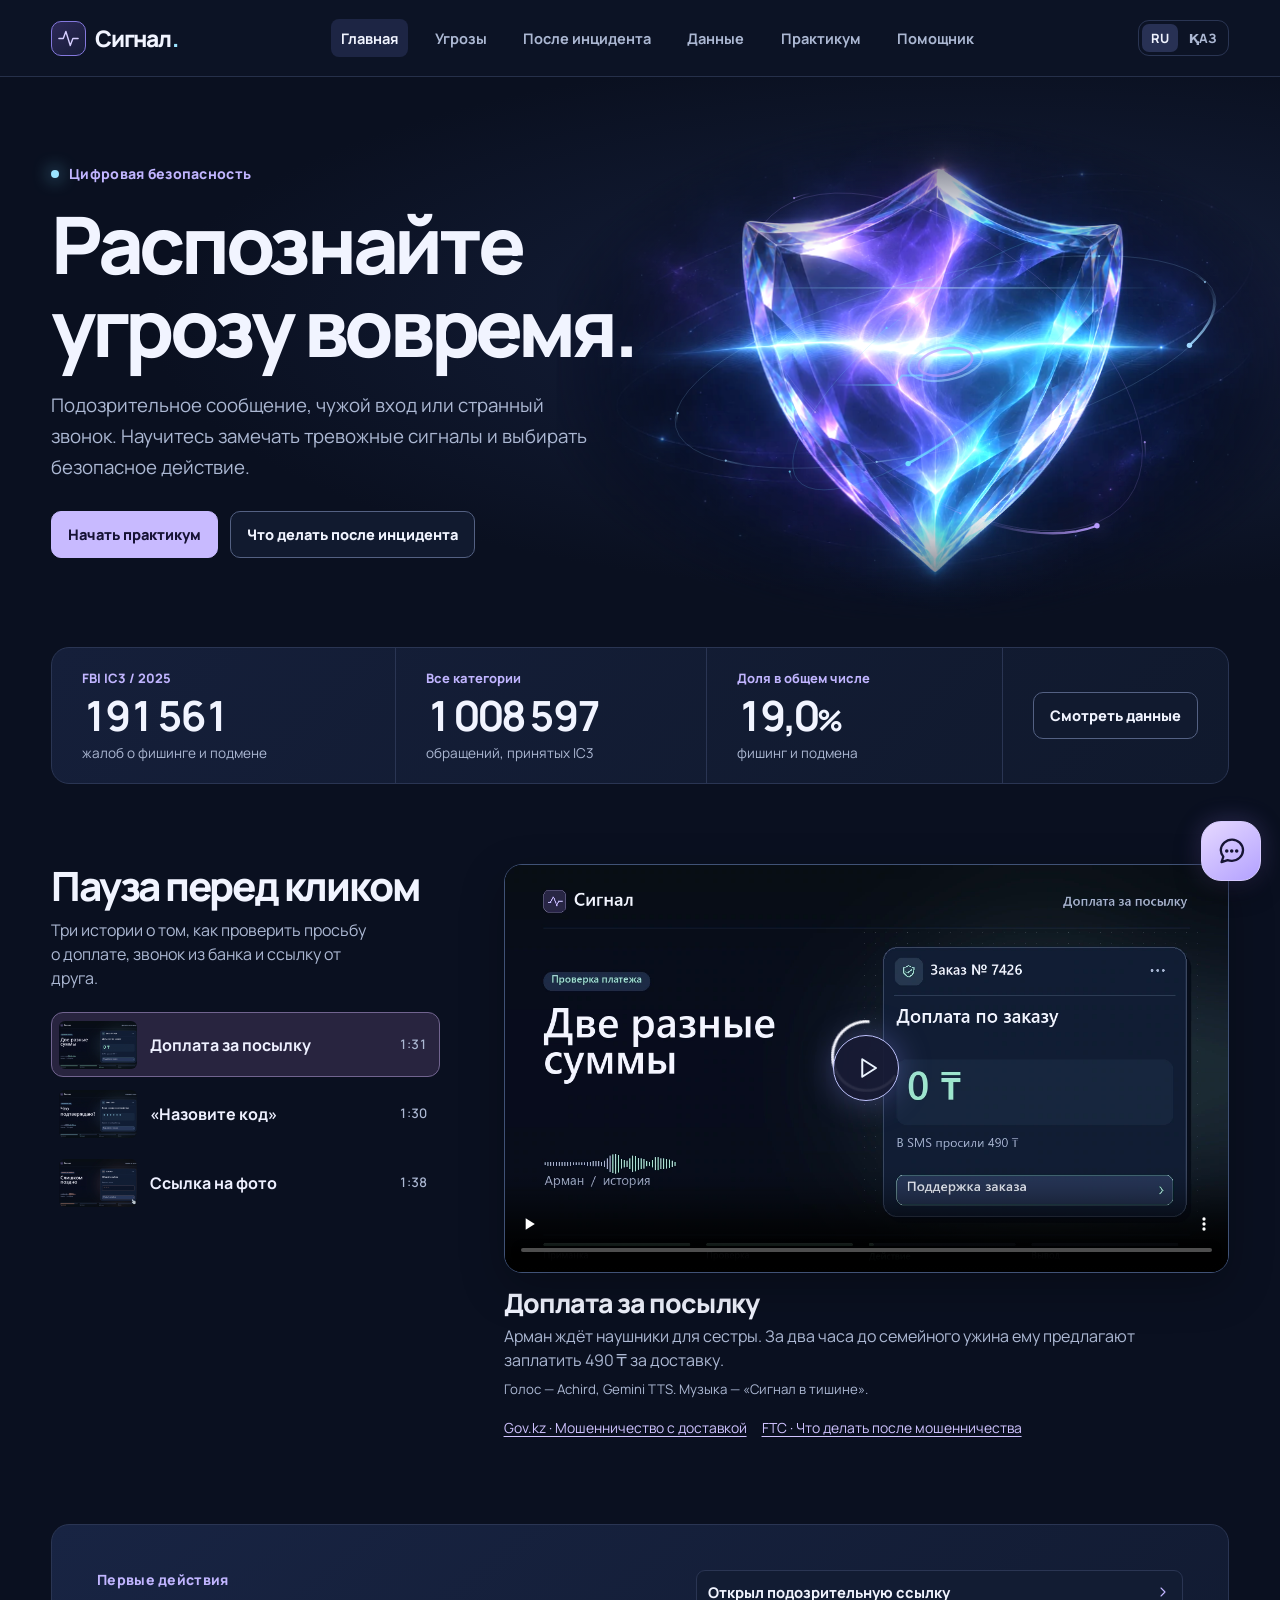
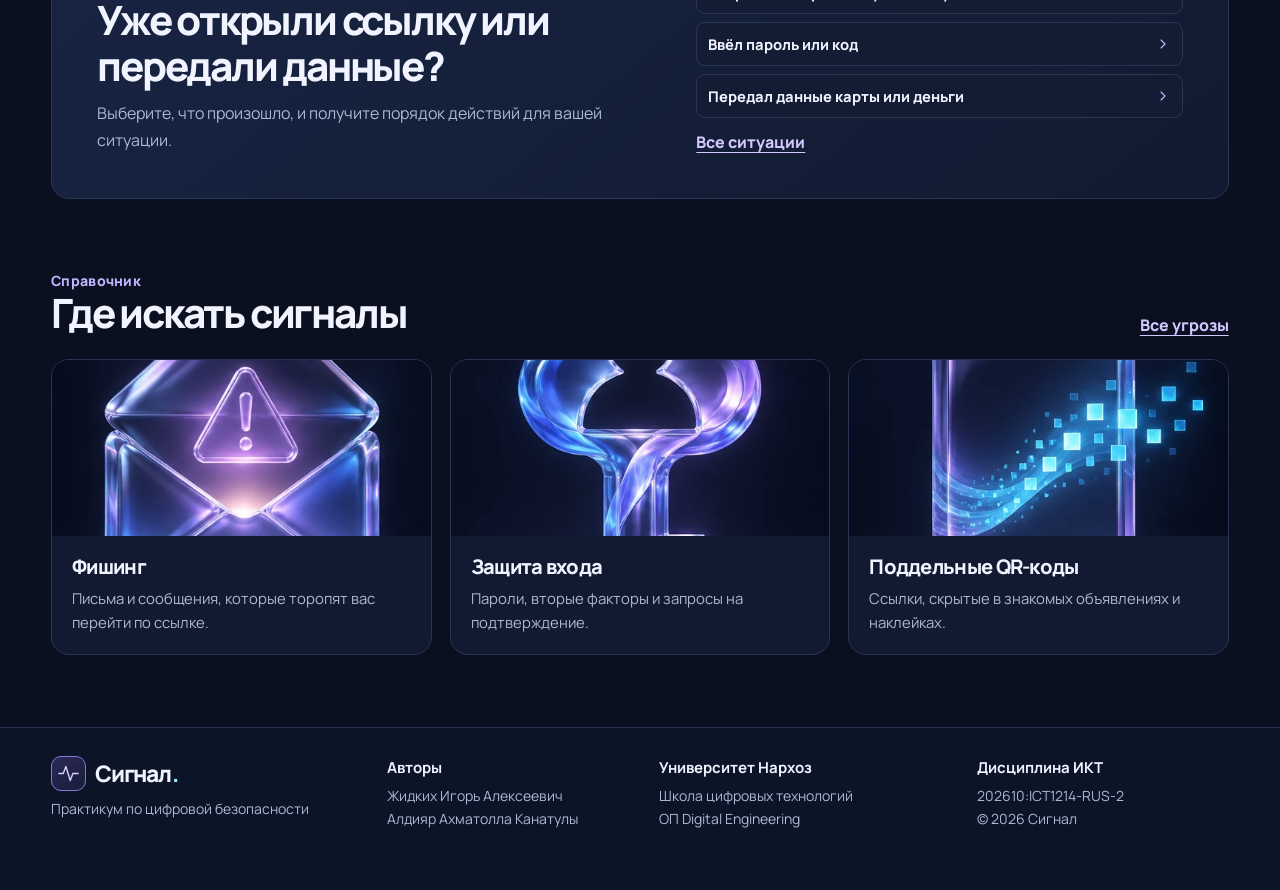
==== commit f9efb79f: "Обновить практикум и материалы сайта «Сигнал»" ====
--- a/index.html
+++ b/index.html
@@ -1 +1 @@
-<!doctype html><html lang="ru"><head><meta charset="utf-8"><meta http-equiv="Content-Security-Policy" content="default-src 'self'; script-src 'self'; style-src 'self'; img-src 'self'; media-src 'self'; font-src 'self'; connect-src 'none'; frame-src 'none'; object-src 'none'; base-uri 'none'; form-action 'none'"><meta name="referrer" content="strict-origin-when-cross-origin"><meta name="viewport" content="width=device-width, initial-scale=1"><meta name="description" content="Практическая цифровая безопасность"><link rel="alternate" hreflang="ru" href="index.html"><link rel="alternate" hreflang="kk" href="kk/index.html"><meta name="theme-color" content="#0a1020"><title>Главная · Сигнал</title><link rel="icon" href="assets/icon.png"><link rel="stylesheet" href="style.css"><script defer src="classifier.js"></script><script defer src="content.js"></script><script defer src="language.js"></script><script defer src="app.js"></script><script defer src="chat.js"></script><script defer src="hero.js"></script></head><body data-page="index"><a class="skip" href="#main">К содержанию</a><header class="top"><div class="wrap top-inner"><a class="brand" href="index.html" aria-label="Сигнал, главная"><span class="brand-mark"><svg aria-hidden="true" viewBox="0 0 24 24" fill="none" stroke="currentColor" stroke-width="1.6" stroke-linecap="round" stroke-linejoin="round"><path d="M1 12h5l3-8 5 16 3-8h6"/></svg></span>Сигнал<span class="brand-period">.</span></a><nav aria-label="Основная навигация"><a href="index.html" aria-current="page">Главная</a><a href="guide.html">Угрозы</a><a href="response.html">После инцидента</a><a href="data.html">Данные</a><a href="lab.html">Практикум</a><a href="assistant.html">Помощник</a></nav><div class="locale-switch" role="group" aria-label="Выбор языка"><a class="locale-option" hreflang="ru" lang="ru" href="index.html" aria-label="Русский" aria-current="true">RU</a><a class="locale-option" hreflang="kk" lang="kk" href="kk/index.html" aria-label="Қазақша">ҚАЗ</a></div></div></header><main id="main"><section class="hero" aria-labelledby="hero-title"><div class="wrap hero-inner"><div class="hero-copy"><div class="kicker"><span class="signal-dot"></span>Цифровая безопасность</div><h1 id="hero-title">Распознайте<br>угрозу вовремя.</h1><p>Подозрительное сообщение, чужой вход или странный звонок. Научитесь замечать тревожные сигналы и выбирать безопасное действие.</p><div class="actions"><a class="button primary" href="lab.html">Начать практикум</a><a class="button ghost" href="response.html">Что делать после инцидента</a></div></div><div class="hero-visual" id="hero-visual" aria-hidden="true"><div class="hero-shield"><img src="assets/hero.webp" alt="" width="1152" height="768" fetchpriority="high"></div><canvas class="hero-effects"></canvas></div></div></section><div class="wrap"><section class="home-stats" aria-label="Обращения IC3 за 2025 год"><div><small>FBI IC3 / 2025</small><strong>191 561</strong><span>жалоб о фишинге и подмене</span></div><div><small>Все категории</small><strong>1 008 597</strong><span>обращений, принятых IC3</span></div><div><small>Доля в общем числе</small><strong>19,0<span>%</span></strong><span>фишинг и подмена</span></div><div class="stat-link"><a class="button ghost" href="data.html">Смотреть данные</a></div></section><section class="film-section stories" id="film" aria-labelledby="film-title"><div class="story-sidebar"><h2 id="film-title">Пауза перед кликом</h2><p class="story-deck">Три истории о том, как проверить просьбу о доплате, звонок из банка и ссылку от друга.</p><nav class="story-menu" aria-label="Выбор видеоистории"><a class="story-select" href="#film-delivery"><img src="assets/film-poster.webp?v=14" alt="" width="88" height="52" loading="lazy"><span>Доплата за посылку</span><small>1:31</small></a><a class="story-select" href="#film-code"><img src="assets/code-poster.webp?v=14" alt="" width="88" height="52" loading="lazy"><span>«Назовите код»</span><small>1:30</small></a><a class="story-select" href="#film-link"><img src="assets/link-poster.webp?v=14" alt="" width="88" height="52" loading="lazy"><span>Ссылка на фото</span><small>1:38</small></a></nav></div><div class="story-stage"><article class="story-episode" id="film-delivery" aria-labelledby="film-delivery-title"><figure class="film-player"><div class="video-frame"><video controls playsinline preload="none" poster="assets/film-poster.webp?v=14" aria-label="Доплата за посылку" data-captions="[[0,2.882,&quot;На кухонном столе лежит пустая подарочная коробка.&quot;],[3.205,5.645,&quot;Арман ждёт посылку с наушниками для сестры.&quot;],[5.965,8.107,&quot;До семейного ужина осталось два часа.&quot;],[8.815,9.822,&quot;Телефон вибрирует.&quot;],[10.135,11.345,&quot;«Посылка задержана.&quot;],[11.395,14.26,&quot;Доплатите четыреста девяносто тенге до шести вечера».&quot;],[14.725,15.995,&quot;Арман тянется к ссылке.&quot;],[16.075,17.741,&quot;Он действительно ждёт доставку.&quot;],[18.295,19.298,&quot;Сумма небольшая.&quot;],[19.495,22.145,&quot;Но почему отправитель пишет с незнакомого номера?&quot;],[22.295,25.923,&quot;В сообщении нет ни номера заказа, ни названия магазина.&quot;],[26.185,27.165,&quot;Зато есть срок.&quot;],[27.835,31.131,&quot;Арман убирает палец со ссылки и закрывает сообщение.&quot;],[31.285,34.887,&quot;На главном экране сам находит приложение, через которое оформлял заказ.&quot;],[35.425,36.743,&quot;В списке два отправления.&quot;],[37.015,40.175,&quot;Арман открывает сегодняшнее, сверяет товар и пункт выдачи.&quot;],[40.495,43.095,&quot;Это его наушники, а не вчерашняя доставка.&quot;],[43.645,45.675,&quot;В карточке написано: «Оплачено».&quot;],[45.715,47.391,&quot;К доплате — ноль тенге.&quot;],[47.575,49.752,&quot;В сообщении просили четыреста девяносто.&quot;],[50.035,51.657,&quot;Теперь расхождение видно сразу.&quot;],[52.465,55.02,&quot;Арман открывает поддержку прямо из карточки заказа.&quot;],[55.285,56.905,&quot;Спрашивает, нужен ли платёж.&quot;],[57.292,60.293,&quot;Оператор подтверждает: заказ оплачен, можно забирать.&quot;],[61.135,63.428,&quot;Он помечает подозрительное сообщение как спам.&quot;],[63.955,66.041,&quot;Вечером сестра распаковывает наушники.&quot;],[66.385,69.109,&quot;Присланная ссылка так и осталась закрытой.&quot;],[69.205,70.629,&quot;А если карту уже ввели?&quot;],[71.425,73.135,&quot;Тогда первое действие другое.&quot;],[73.435,77.631,&quot;Сразу свяжитесь с банком через его приложение или по номеру с карты.&quot;],[78.085,79.802,&quot;Сохраните сведения о платеже.&quot;],[80.815,85.155,&quot;Когда сообщение торопит с оплатой, вернитесь туда, где делали заказ.&quot;],[85.705,89.607,&quot;Именно там можно проверить товар, статус и настоящую сумму.&quot;]]"><source src="assets/pause-before-click.mp4?v=14" type="video/mp4"><a href="assets/pause-before-click.mp4?v=14">Открыть видео</a></video><button class="film-start" type="button" aria-label="Воспроизвести Доплата за посылку" hidden><svg aria-hidden="true" viewBox="0 0 24 24" fill="none" stroke="currentColor" stroke-width="1.6" stroke-linecap="round" stroke-linejoin="round"><path d="m9 5 11 7-11 7z"/></svg></button></div></figure><h3 id="film-delivery-title">Доплата за посылку</h3><p class="story-intro">Арман ждёт наушники для сестры. За два часа до семейного ужина ему предлагают заплатить 490 ₸ за доставку.</p><p class="film-credit">Голос — Achird, Gemini TTS. Музыка — «Сигнал в тишине».</p><p class="sources"><a href="https://www.gov.kz/situations/733/1743?lang=ru">Gov.kz · Мошенничество с доставкой</a><a href="https://consumer.ftc.gov/articles/what-do-if-you-were-scammed">FTC · Что делать после мошенничества</a></p></article><article class="story-episode" id="film-code" aria-labelledby="film-code-title"><figure class="film-player"><div class="video-frame"><video controls playsinline preload="none" poster="assets/code-poster.webp?v=14" aria-label="«Назовите код»" data-captions="[[0.025,1.858,&quot;Алина ждёт автобус после занятий.&quot;],[2.395,3.639,&quot;Звонит незнакомый номер.&quot;],[3.835,6.096,&quot;Голос спокойный, на фоне слышны клавиши.&quot;],[6.415,8.805,&quot;Человек представляется сотрудником её банка.&quot;],[9.715,14.961,&quot;Он называет Алину по имени и сообщает, что кто-то отправляет с её карты двадцать восемь тысяч тенге.&quot;],[15.295,16.599,&quot;Просит оставаться на линии.&quot;],[17.215,18.05,&quot;«Сейчас придёт код.&quot;],[18.055,19.931,&quot;Назовите его, и я отменю перевод».&quot;],[20.545,22.7,&quot;В этот момент действительно приходит сообщение.&quot;],[22.823,24.473,&quot;Совпадение кажется убедительным.&quot;],[25.525,27.126,&quot;Алина читает сообщение целиком.&quot;],[27.565,29.685,&quot;Там говорится о входе с нового устройства.&quot;],[29.965,31.659,&quot;Об отмене перевода — ни слова.&quot;],[32.185,33.623,&quot;Она не просила о новом входе.&quot;],[34.795,37.01,&quot;Собеседник торопит: «Осталось несколько секунд».&quot;],[37.525,40.105,&quot;Алина ничего не диктует и нажимает красную кнопку.&quot;],[40.525,41.366,&quot;Разговор завершён.&quot;],[42.148,45.975,&quot;С домашнего экрана она открывает привычное банковское приложение.&quot;],[46.15,49.353,&quot;В списке последних операций нет перевода на названную сумму.&quot;],[50.035,51.502,&quot;Но одной проверки истории мало.&quot;],[52.045,57.761,&quot;Алина открывает чат поддержки внутри приложения и сообщает время звонка и то, какой код у неё просили.&quot;],[58.465,61.515,&quot;В ответ ей предлагают проверить устройства, с которых выполнен вход.&quot;],[61.945,63.786,&quot;В списке только её телефон.&quot;],[64.315,66.265,&quot;Одноразовый код остался у неё.&quot;],[66.895,69.885,&quot;Если код уже назван, действовать нужно сразу.&quot;],[70.285,72.459,&quot;Свяжитесь с банком через официальный канал.&quot;],[72.625,77.288,&quot;Объясните, что подтверждал код, и попросите защитить доступ и проверить операции.&quot;],[78.205,79.535,&quot;Алина успевает на автобус.&quot;],[79.975,83.724,&quot;Она запомнит не голос звонившего, а строку над цифрами.&quot;],[84.235,86.245,&quot;Сначала прочитайте, что подтверждает код.&quot;],[86.635,88.46,&quot;Передавать его собеседнику нельзя.&quot;]]"><source src="assets/never-share-code.mp4?v=14" type="video/mp4"><a href="assets/never-share-code.mp4?v=14">Открыть видео</a></video><button class="film-start" type="button" aria-label="Воспроизвести «Назовите код»" hidden><svg aria-hidden="true" viewBox="0 0 24 24" fill="none" stroke="currentColor" stroke-width="1.6" stroke-linecap="round" stroke-linejoin="round"><path d="m9 5 11 7-11 7z"/></svg></button></div></figure><h3 id="film-code-title">«Назовите код»</h3><p class="story-intro">Алине звонят якобы из банка из-за перевода на 28 000 ₸. Пока собеседник торопит, она читает строку над цифрами в SMS.</p><p class="film-credit">Голос — Achird, Gemini TTS. Музыка — «Сигнал в тишине».</p><p class="sources"><a href="https://nationalbank.kz/ru/news/informacionnye-soobshcheniya/20489">Нацбанк Казахстана · Телефонное мошенничество</a><a href="https://www.gov.kz/situations/733/1743?lang=ru">Gov.kz · Как защититься от мошенников</a></p></article><article class="story-episode" id="film-link" aria-labelledby="film-link-title"><figure class="film-player"><div class="video-frame"><video controls playsinline preload="none" poster="assets/link-poster.webp?v=14" aria-label="Ссылка на фото" data-captions="[[0,3.126,&quot;После воскресного забега Марат ждёт общие фотографии.&quot;],[3.685,6.86,&quot;В чате появляется сообщение от знакомого: «Вот наш альбом.&quot;],[7.105,8.139,&quot;Ты на третьем кадре».&quot;],[9.025,11.034,&quot;Имя и аватар знакомые.&quot;],[11.335,12.74,&quot;Марат открывает приглашение.&quot;],[13.345,17.319,&quot;Вместо снимков видит страницу, которая просит войти через электронную почту.&quot;],[18.115,20.965,&quot;Он вводит пароль и нажимает «Открыть альбом».&quot;],[21.835,24.82,&quot;Знакомые точки в поле скрыли пароль от глаз Марата.&quot;],[25.135,27.73,&quot;Сам сайт всё равно получил введённые данные.&quot;],[28.675,30.101,&quot;Появляется пустая страница.&quot;],[30.775,31.665,&quot;Ни одного снимка.&quot;],[32.185,35.466,&quot;Теперь Марат замечает, что адрес отличается от привычного сервиса.&quot;],[36.085,37.899,&quot;Ещё раз вводить пароль он не будет.&quot;],[38.965,40.155,&quot;Марат закрывает вкладку.&quot;],[40.855,43.392,&quot;На своём телефоне сам открывает приложение почты.&quot;],[43.525,46.428,&quot;Пока доступ сохранился, заходит в раздел безопасности.&quot;],[47.275,50.682,&quot;Первым делом он меняет пароль почты на новый, уникальный.&quot;],[50.995,55.043,&quot;Старый пароль он больше нигде не использовал, поэтому другие аккаунты менять не пришлось.&quot;],[56.005,58.626,&quot;Дальше Марат открывает список активных сеансов.&quot;],[59.305,60.695,&quot;Один браузер ему незнаком.&quot;],[61.345,66.5,&quot;Он завершает другие сеансы, проверяет адрес восстановления и включает двухэтапную защиту.&quot;],[67.405,69.86,&quot;Только теперь он звонит другу по сохранённому номеру.&quot;],[70.195,72.528,&quot;Друг удивлён: «Я ничего не отправлял».&quot;],[73.015,75.113,&quot;Вместе они предупреждают участников чата.&quot;],[75.625,79.335,&quot;Вечером друг присылает настоящие снимки прямо в переписку.&quot;],[79.615,81.921,&quot;Марат узнаёт тот самый финиш.&quot;],[82.045,85.373,&quot;На этот раз открывать чужую форму входа не понадобилось.&quot;],[86.305,91.785,&quot;Если ссылка вдруг требует пароль от почты, отложите её и свяжитесь с отправителем отдельно.&quot;],[92.155,96.041,&quot;А если пароль уже введён, начните восстановление с настоящего сервиса.&quot;]]"><source src="assets/photo-link.mp4?v=14" type="video/mp4"><a href="assets/photo-link.mp4?v=14">Открыть видео</a></video><button class="film-start" type="button" aria-label="Воспроизвести Ссылка на фото" hidden><svg aria-hidden="true" viewBox="0 0 24 24" fill="none" stroke="currentColor" stroke-width="1.6" stroke-linecap="round" stroke-linejoin="round"><path d="m9 5 11 7-11 7z"/></svg></button></div></figure><h3 id="film-link-title">Ссылка на фото</h3><p class="story-intro">После забега друг присылает Марату «общий альбом». Фотографий внутри нет, а пароль от почты Марат уже ввёл.</p><p class="film-credit">Голос — Achird, Gemini TTS. Музыка — «Сигнал в тишине».</p><p class="sources"><a href="https://consumer.ftc.gov/articles/how-recognize-avoid-phishing-scams">FTC · Как распознать фишинг</a><a href="https://consumer.ftc.gov/articles/how-recover-your-hacked-email-or-social-media-account">FTC · Восстановление почты и аккаунтов</a></p></article></div></section><section class="home-response"><div><div class="kicker">Первые действия</div><h2>Уже открыли ссылку или передали данные?</h2><p>Выберите, что произошло, и получите порядок действий для вашей ситуации.</p></div><div class="home-response-links"><a class="response-link" href="response.html#link">Открыл подозрительную ссылку<svg aria-hidden="true" viewBox="0 0 24 24" fill="none" stroke="currentColor" stroke-width="1.6" stroke-linecap="round" stroke-linejoin="round"><path d="m6 9 6 6 6-6"/></svg></a><a class="response-link" href="response.html#account">Ввёл пароль или код<svg aria-hidden="true" viewBox="0 0 24 24" fill="none" stroke="currentColor" stroke-width="1.6" stroke-linecap="round" stroke-linejoin="round"><path d="m6 9 6 6 6-6"/></svg></a><a class="response-link" href="response.html#payment">Передал данные карты или деньги<svg aria-hidden="true" viewBox="0 0 24 24" fill="none" stroke="currentColor" stroke-width="1.6" stroke-linecap="round" stroke-linejoin="round"><path d="m6 9 6 6 6-6"/></svg></a><a class="text-link" href="response.html">Все ситуации</a></div></section><section class="home-guide"><div class="section-title"><div><div class="kicker">Справочник</div><h2>Где искать сигналы</h2></div><a class="text-link" href="guide.html">Все угрозы</a></div><div class="feature-grid"><a class="feature" href="guide.html#phishing"><img src="assets/mail.webp" alt="" loading="lazy" width="510" height="700"><div><h3>Фишинг</h3><p>Письма и сообщения, которые торопят вас перейти по ссылке.</p></div></a><a class="feature" href="guide.html#mfa"><img src="assets/key.webp" alt="" loading="lazy" width="510" height="700"><div><h3>Защита входа</h3><p>Пароли, вторые факторы и запросы на подтверждение.</p></div></a><a class="feature" href="guide.html#qr"><img src="assets/device.webp" alt="" loading="lazy" width="510" height="700"><div><h3>Поддельные QR-коды</h3><p>Ссылки, скрытые в знакомых объявлениях и наклейках.</p></div></a></div></section></div></main><footer class="footer"><div class="wrap footer-grid"><div><a class="brand" href="index.html" aria-label="Сигнал, главная"><span class="brand-mark"><svg aria-hidden="true" viewBox="0 0 24 24" fill="none" stroke="currentColor" stroke-width="1.6" stroke-linecap="round" stroke-linejoin="round"><path d="M1 12h5l3-8 5 16 3-8h6"/></svg></span>Сигнал<span class="brand-period">.</span></a><p>Практикум по цифровой безопасности</p></div><div><strong>Авторы</strong><p>Жидких Игорь Алексеевич<br>Алдияр Ахматолла Канатулы</p></div><div><strong>Университет Нархоз</strong><p>Школа цифровых технологий<br>ОП Digital Engineering</p></div><div><strong>Дисциплина ИКТ</strong><p>202610:ICT1214-RUS-2<br>© 2026 Сигнал</p></div></div></footer><button class="chat-launcher" type="button" data-chat-open hidden aria-label="Открыть помощника" title="Открыть помощника" aria-haspopup="dialog" aria-controls="chat-dialog" aria-expanded="false"><svg aria-hidden="true" viewBox="0 0 24 24" fill="none" stroke="currentColor" stroke-width="1.6" stroke-linecap="round" stroke-linejoin="round"><path d="M20.5 11.4a7.8 7.8 0 0 1-8 7.5 9 9 0 0 1-2.9-.5l-4.3 1.4 1.3-3.8a7.2 7.2 0 0 1-1.8-4.6 7.9 7.9 0 0 1 8-7.5 7.8 7.8 0 0 1 7.7 7.5Z"/><path d="M9 12h.01m3.5 0h.01m3.5 0h.01" stroke-width="2.5"/></svg></button><dialog class="chat-dialog" id="chat-dialog" aria-labelledby="chat-title"><div class="chat"><header class="chat-header"><div class="brand-mark"><svg aria-hidden="true" viewBox="0 0 24 24" fill="none" stroke="currentColor" stroke-width="1.6" stroke-linecap="round" stroke-linejoin="round"><path d="M1 12h5l3-8 5 16 3-8h6"/></svg></div><div><strong id="chat-title">Помощник Сигнала</strong><span id="mode">Режим справочника</span></div><button class="chip" id="reset-chat" type="button">Очистить</button><button class="icon-button chat-resize" type="button" aria-label="Развернуть окно чата" title="Развернуть окно чата"><svg aria-hidden="true" viewBox="0 0 24 24" fill="none" stroke="currentColor" stroke-width="1.6" stroke-linecap="round" stroke-linejoin="round"><path d="M14 4h6v6m0-6-7 7M10 20H4v-6m0 6 7-7"/></svg><svg aria-hidden="true" viewBox="0 0 24 24" fill="none" stroke="currentColor" stroke-width="1.6" stroke-linecap="round" stroke-linejoin="round"><path d="M20 4l-7 7m0-6v6h6M4 20l7-7m0 6v-6H5"/></svg></button><button class="icon-button chat-close" type="button" data-chat-close aria-label="Закрыть чат"><svg aria-hidden="true" viewBox="0 0 24 24" fill="none" stroke="currentColor" stroke-width="1.6" stroke-linecap="round" stroke-linejoin="round"><path d="m6 6 12 12M6 18 18 6"/></svg></button></header><div class="messages" id="messages" role="log" aria-label="Диалог" aria-live="polite" tabindex="0"></div><div class="quick" aria-label="Примеры вопросов"><button class="chip" type="button">Как распознать фишинг?</button><button class="chip" type="button">Что такое 2FA?</button><button class="chip" type="button">Что делать, если списали деньги?</button></div><form id="chat-form"><label class="visually-hidden" for="question">Ваш вопрос</label><input id="question" placeholder="Напишите вопрос…" autocomplete="off" maxlength="1200" required><button class="send primary" aria-label="Отправить вопрос" type="submit"><svg aria-hidden="true" viewBox="0 0 24 24" fill="none" stroke="currentColor" stroke-width="1.6" stroke-linecap="round" stroke-linejoin="round"><path d="M12 19V5M6 11l6-6 6 6"/></svg></button></form><p class="chat-note">Не вводите пароли, коды и личные данные. <a class="about-chat" href="assistant.html">О помощнике</a></p></div></dialog></body></html>+<!doctype html><html lang="ru"><head><meta charset="utf-8"><meta http-equiv="Content-Security-Policy" content="default-src 'self'; script-src 'self'; style-src 'self'; img-src 'self'; media-src 'self'; font-src 'self'; connect-src 'none'; frame-src 'none'; object-src 'none'; base-uri 'none'; form-action 'none'"><meta name="referrer" content="strict-origin-when-cross-origin"><meta name="viewport" content="width=device-width, initial-scale=1"><meta name="description" content="Практическая цифровая безопасность"><link rel="alternate" hreflang="ru" href="index.html"><link rel="alternate" hreflang="kk" href="kk/index.html"><meta name="theme-color" content="#0a1020"><title>Главная · Сигнал</title><link rel="icon" href="assets/icon.png"><link rel="stylesheet" href="style.css"><script defer src="classifier.js"></script><script defer src="content.js"></script><script defer src="language.js"></script><script defer src="app.js"></script><script defer src="site-navigation.js"></script><script defer src="chat.js"></script><script defer src="hero.js"></script></head><body data-page="index"><a class="skip" href="#main">К содержанию</a><header class="top"><div class="wrap top-inner"><a class="brand" href="index.html" aria-label="Сигнал, главная"><span class="brand-mark"><svg aria-hidden="true" viewBox="0 0 24 24" fill="none" stroke="currentColor" stroke-width="1.6" stroke-linecap="round" stroke-linejoin="round"><path d="M1 12h5l3-8 5 16 3-8h6"/></svg></span>Сигнал<span class="brand-period">.</span></a><nav aria-label="Основная навигация"><a href="index.html" aria-current="page">Главная</a><a href="guide.html">Угрозы</a><a href="response.html">После инцидента</a><a href="data.html">Данные</a><a href="lab.html">Практикум</a><a href="assistant.html">Помощник</a></nav><div class="locale-switch" role="group" aria-label="Выбор языка"><a class="locale-option" hreflang="ru" lang="ru" href="index.html" aria-label="Русский" aria-current="true">RU</a><a class="locale-option" hreflang="kk" lang="kk" href="kk/index.html" aria-label="Қазақша">ҚАЗ</a></div></div></header><main id="main"><section class="hero" aria-labelledby="hero-title"><div class="wrap hero-inner"><div class="hero-copy"><div class="kicker"><span class="signal-dot"></span>Цифровая безопасность</div><h1 id="hero-title">Распознайте<br>угрозу вовремя.</h1><p>Подозрительное сообщение, чужой вход или странный звонок. Научитесь замечать тревожные сигналы и выбирать безопасное действие.</p><div class="actions"><a class="button primary" href="lab.html">Начать практикум</a><a class="button ghost" href="response.html">Что делать после инцидента</a></div></div><div class="hero-visual" id="hero-visual" aria-hidden="true"><div class="hero-shield"><img src="assets/hero.webp" alt="" width="1152" height="768" fetchpriority="high"></div><canvas class="hero-effects"></canvas></div></div></section><div class="wrap"><section class="home-stats" aria-label="Обращения IC3 за 2025 год"><div><small>FBI IC3 / 2025</small><strong>191 561</strong><span>жалоб о фишинге и подмене</span></div><div><small>Все категории</small><strong>1 008 597</strong><span>обращений, принятых IC3</span></div><div><small>Доля в общем числе</small><strong>19,0<span>%</span></strong><span>фишинг и подмена</span></div><div class="stat-link"><a class="button ghost" href="data.html">Смотреть данные</a></div></section><section class="film-section stories" id="film" aria-labelledby="film-title"><div class="story-sidebar"><h2 id="film-title">Пауза перед кликом</h2><p class="story-deck">Три истории о том, как проверить просьбу о доплате, звонок из банка и ссылку от друга.</p><nav class="story-menu" aria-label="Выбор видеоистории"><a class="story-select" href="#film-delivery"><img src="assets/film-poster.webp?v=14" alt="" width="88" height="52" loading="lazy"><span>Доплата за посылку</span><small>1:31</small></a><a class="story-select" href="#film-code"><img src="assets/code-poster.webp?v=14" alt="" width="88" height="52" loading="lazy"><span>«Назовите код»</span><small>1:30</small></a><a class="story-select" href="#film-link"><img src="assets/link-poster.webp?v=14" alt="" width="88" height="52" loading="lazy"><span>Ссылка на фото</span><small>1:38</small></a></nav></div><div class="story-stage"><article class="story-episode" id="film-delivery" aria-labelledby="film-delivery-title"><figure class="film-player"><div class="video-frame"><video controls playsinline preload="none" poster="assets/film-poster.webp?v=14" aria-label="Доплата за посылку" data-captions="[[0,2.882,&quot;На кухонном столе лежит пустая подарочная коробка.&quot;],[3.205,5.645,&quot;Арман ждёт посылку с наушниками для сестры.&quot;],[5.965,8.107,&quot;До семейного ужина осталось два часа.&quot;],[8.815,9.822,&quot;Телефон вибрирует.&quot;],[10.135,11.345,&quot;«Посылка задержана.&quot;],[11.395,14.26,&quot;Доплатите четыреста девяносто тенге до шести вечера».&quot;],[14.725,15.995,&quot;Арман тянется к ссылке.&quot;],[16.075,17.741,&quot;Он действительно ждёт доставку.&quot;],[18.295,19.298,&quot;Сумма небольшая.&quot;],[19.495,22.145,&quot;Но почему отправитель пишет с незнакомого номера?&quot;],[22.295,25.923,&quot;В сообщении нет ни номера заказа, ни названия магазина.&quot;],[26.185,27.165,&quot;Зато есть срок.&quot;],[27.835,31.131,&quot;Арман убирает палец со ссылки и закрывает сообщение.&quot;],[31.285,34.887,&quot;На главном экране сам находит приложение, через которое оформлял заказ.&quot;],[35.425,36.743,&quot;В списке два отправления.&quot;],[37.015,40.175,&quot;Арман открывает сегодняшнее, сверяет товар и пункт выдачи.&quot;],[40.495,43.095,&quot;Это его наушники, а не вчерашняя доставка.&quot;],[43.645,45.675,&quot;В карточке написано: «Оплачено».&quot;],[45.715,47.391,&quot;К доплате — ноль тенге.&quot;],[47.575,49.752,&quot;В сообщении просили четыреста девяносто.&quot;],[50.035,51.657,&quot;Теперь расхождение видно сразу.&quot;],[52.465,55.02,&quot;Арман открывает поддержку прямо из карточки заказа.&quot;],[55.285,56.905,&quot;Спрашивает, нужен ли платёж.&quot;],[57.292,60.293,&quot;Оператор подтверждает: заказ оплачен, можно забирать.&quot;],[61.135,63.428,&quot;Он помечает подозрительное сообщение как спам.&quot;],[63.955,66.041,&quot;Вечером сестра распаковывает наушники.&quot;],[66.385,69.109,&quot;Присланная ссылка так и осталась закрытой.&quot;],[69.205,70.629,&quot;А если карту уже ввели?&quot;],[71.425,73.135,&quot;Тогда первое действие другое.&quot;],[73.435,77.631,&quot;Сразу свяжитесь с банком через его приложение или по номеру с карты.&quot;],[78.085,79.802,&quot;Сохраните сведения о платеже.&quot;],[80.815,85.155,&quot;Когда сообщение торопит с оплатой, вернитесь туда, где делали заказ.&quot;],[85.705,89.607,&quot;Именно там можно проверить товар, статус и настоящую сумму.&quot;]]"><source src="assets/pause-before-click.mp4?v=14" type="video/mp4"><a href="assets/pause-before-click.mp4?v=14">Открыть видео</a></video><button class="film-start" type="button" aria-label="Воспроизвести Доплата за посылку" hidden><svg aria-hidden="true" viewBox="0 0 24 24" fill="none" stroke="currentColor" stroke-width="1.6" stroke-linecap="round" stroke-linejoin="round"><path d="m9 5 11 7-11 7z"/></svg></button></div></figure><h3 id="film-delivery-title">Доплата за посылку</h3><p class="story-intro">Арман ждёт наушники для сестры. За два часа до семейного ужина ему предлагают заплатить 490 ₸ за доставку.</p><p class="film-credit">Голос — Achird, Gemini TTS. Музыка — «Сигнал в тишине».</p><p class="sources"><a href="https://www.gov.kz/situations/733/1743?lang=ru">Gov.kz · Мошенничество с доставкой</a><a href="https://consumer.ftc.gov/articles/what-do-if-you-were-scammed">FTC · Что делать после мошенничества</a></p></article><article class="story-episode" id="film-code" aria-labelledby="film-code-title"><figure class="film-player"><div class="video-frame"><video controls playsinline preload="none" poster="assets/code-poster.webp?v=14" aria-label="«Назовите код»" data-captions="[[0.025,1.858,&quot;Алина ждёт автобус после занятий.&quot;],[2.395,3.639,&quot;Звонит незнакомый номер.&quot;],[3.835,6.096,&quot;Голос спокойный, на фоне слышны клавиши.&quot;],[6.415,8.805,&quot;Человек представляется сотрудником её банка.&quot;],[9.715,14.961,&quot;Он называет Алину по имени и сообщает, что кто-то отправляет с её карты двадцать восемь тысяч тенге.&quot;],[15.295,16.599,&quot;Просит оставаться на линии.&quot;],[17.215,18.05,&quot;«Сейчас придёт код.&quot;],[18.055,19.931,&quot;Назовите его, и я отменю перевод».&quot;],[20.545,22.7,&quot;В этот момент действительно приходит сообщение.&quot;],[22.823,24.473,&quot;Совпадение кажется убедительным.&quot;],[25.525,27.126,&quot;Алина читает сообщение целиком.&quot;],[27.565,29.685,&quot;Там говорится о входе с нового устройства.&quot;],[29.965,31.659,&quot;Об отмене перевода — ни слова.&quot;],[32.185,33.623,&quot;Она не просила о новом входе.&quot;],[34.795,37.01,&quot;Собеседник торопит: «Осталось несколько секунд».&quot;],[37.525,40.105,&quot;Алина ничего не диктует и нажимает красную кнопку.&quot;],[40.525,41.366,&quot;Разговор завершён.&quot;],[42.148,45.975,&quot;С домашнего экрана она открывает привычное банковское приложение.&quot;],[46.15,49.353,&quot;В списке последних операций нет перевода на названную сумму.&quot;],[50.035,51.502,&quot;Но одной проверки истории мало.&quot;],[52.045,57.761,&quot;Алина открывает чат поддержки внутри приложения и сообщает время звонка и то, какой код у неё просили.&quot;],[58.465,61.515,&quot;В ответ ей предлагают проверить устройства, с которых выполнен вход.&quot;],[61.945,63.786,&quot;В списке только её телефон.&quot;],[64.315,66.265,&quot;Одноразовый код остался у неё.&quot;],[66.895,69.885,&quot;Если код уже назван, действовать нужно сразу.&quot;],[70.285,72.459,&quot;Свяжитесь с банком через официальный канал.&quot;],[72.625,77.288,&quot;Объясните, что подтверждал код, и попросите защитить доступ и проверить операции.&quot;],[78.205,79.535,&quot;Алина успевает на автобус.&quot;],[79.975,83.724,&quot;Она запомнит не голос звонившего, а строку над цифрами.&quot;],[84.235,86.245,&quot;Сначала прочитайте, что подтверждает код.&quot;],[86.635,88.46,&quot;Передавать его собеседнику нельзя.&quot;]]"><source src="assets/never-share-code.mp4?v=14" type="video/mp4"><a href="assets/never-share-code.mp4?v=14">Открыть видео</a></video><button class="film-start" type="button" aria-label="Воспроизвести «Назовите код»" hidden><svg aria-hidden="true" viewBox="0 0 24 24" fill="none" stroke="currentColor" stroke-width="1.6" stroke-linecap="round" stroke-linejoin="round"><path d="m9 5 11 7-11 7z"/></svg></button></div></figure><h3 id="film-code-title">«Назовите код»</h3><p class="story-intro">Алине звонят якобы из банка из-за перевода на 28 000 ₸. Пока собеседник торопит, она читает строку над цифрами в SMS.</p><p class="film-credit">Голос — Achird, Gemini TTS. Музыка — «Сигнал в тишине».</p><p class="sources"><a href="https://nationalbank.kz/ru/news/informacionnye-soobshcheniya/20489">Нацбанк Казахстана · Телефонное мошенничество</a><a href="https://www.gov.kz/situations/733/1743?lang=ru">Gov.kz · Как защититься от мошенников</a></p></article><article class="story-episode" id="film-link" aria-labelledby="film-link-title"><figure class="film-player"><div class="video-frame"><video controls playsinline preload="none" poster="assets/link-poster.webp?v=14" aria-label="Ссылка на фото" data-captions="[[0,3.126,&quot;После воскресного забега Марат ждёт общие фотографии.&quot;],[3.685,6.86,&quot;В чате появляется сообщение от знакомого: «Вот наш альбом.&quot;],[7.105,8.139,&quot;Ты на третьем кадре».&quot;],[9.025,11.034,&quot;Имя и аватар знакомые.&quot;],[11.335,12.74,&quot;Марат открывает приглашение.&quot;],[13.345,17.319,&quot;Вместо снимков видит страницу, которая просит войти через электронную почту.&quot;],[18.115,20.965,&quot;Он вводит пароль и нажимает «Открыть альбом».&quot;],[21.835,24.82,&quot;Знакомые точки в поле скрыли пароль от глаз Марата.&quot;],[25.135,27.73,&quot;Сам сайт всё равно получил введённые данные.&quot;],[28.675,30.101,&quot;Появляется пустая страница.&quot;],[30.775,31.665,&quot;Ни одного снимка.&quot;],[32.185,35.466,&quot;Теперь Марат замечает, что адрес отличается от привычного сервиса.&quot;],[36.085,37.899,&quot;Ещё раз вводить пароль он не будет.&quot;],[38.965,40.155,&quot;Марат закрывает вкладку.&quot;],[40.855,43.392,&quot;На своём телефоне сам открывает приложение почты.&quot;],[43.525,46.428,&quot;Пока доступ сохранился, заходит в раздел безопасности.&quot;],[47.275,50.682,&quot;Первым делом он меняет пароль почты на новый, уникальный.&quot;],[50.995,55.043,&quot;Старый пароль он больше нигде не использовал, поэтому другие аккаунты менять не пришлось.&quot;],[56.005,58.626,&quot;Дальше Марат открывает список активных сеансов.&quot;],[59.305,60.695,&quot;Один браузер ему незнаком.&quot;],[61.345,66.5,&quot;Он завершает другие сеансы, проверяет адрес восстановления и включает двухэтапную защиту.&quot;],[67.405,69.86,&quot;Только теперь он звонит другу по сохранённому номеру.&quot;],[70.195,72.528,&quot;Друг удивлён: «Я ничего не отправлял».&quot;],[73.015,75.113,&quot;Вместе они предупреждают участников чата.&quot;],[75.625,79.335,&quot;Вечером друг присылает настоящие снимки прямо в переписку.&quot;],[79.615,81.921,&quot;Марат узнаёт тот самый финиш.&quot;],[82.045,85.373,&quot;На этот раз открывать чужую форму входа не понадобилось.&quot;],[86.305,91.785,&quot;Если ссылка вдруг требует пароль от почты, отложите её и свяжитесь с отправителем отдельно.&quot;],[92.155,96.041,&quot;А если пароль уже введён, начните восстановление с настоящего сервиса.&quot;]]"><source src="assets/photo-link.mp4?v=14" type="video/mp4"><a href="assets/photo-link.mp4?v=14">Открыть видео</a></video><button class="film-start" type="button" aria-label="Воспроизвести Ссылка на фото" hidden><svg aria-hidden="true" viewBox="0 0 24 24" fill="none" stroke="currentColor" stroke-width="1.6" stroke-linecap="round" stroke-linejoin="round"><path d="m9 5 11 7-11 7z"/></svg></button></div></figure><h3 id="film-link-title">Ссылка на фото</h3><p class="story-intro">После забега друг присылает Марату «общий альбом». Фотографий внутри нет, а пароль от почты Марат уже ввёл.</p><p class="film-credit">Голос — Achird, Gemini TTS. Музыка — «Сигнал в тишине».</p><p class="sources"><a href="https://consumer.ftc.gov/articles/how-recognize-avoid-phishing-scams">FTC · Как распознать фишинг</a><a href="https://consumer.ftc.gov/articles/how-recover-your-hacked-email-or-social-media-account">FTC · Восстановление почты и аккаунтов</a></p></article></div></section><section class="home-response"><div><div class="kicker">Первые действия</div><h2>Уже открыли ссылку или передали данные?</h2><p>Выберите, что произошло, и получите порядок действий для вашей ситуации.</p></div><div class="home-response-links"><a class="response-link" href="response.html#link">Открыл подозрительную ссылку<svg aria-hidden="true" viewBox="0 0 24 24" fill="none" stroke="currentColor" stroke-width="1.6" stroke-linecap="round" stroke-linejoin="round"><path d="m6 9 6 6 6-6"/></svg></a><a class="response-link" href="response.html#account">Ввёл пароль или код<svg aria-hidden="true" viewBox="0 0 24 24" fill="none" stroke="currentColor" stroke-width="1.6" stroke-linecap="round" stroke-linejoin="round"><path d="m6 9 6 6 6-6"/></svg></a><a class="response-link" href="response.html#payment">Передал данные карты или деньги<svg aria-hidden="true" viewBox="0 0 24 24" fill="none" stroke="currentColor" stroke-width="1.6" stroke-linecap="round" stroke-linejoin="round"><path d="m6 9 6 6 6-6"/></svg></a><a class="text-link" href="response.html">Все ситуации</a></div></section><section class="home-guide"><div class="section-title"><div><div class="kicker">Справочник</div><h2>Где искать сигналы</h2></div><a class="text-link" href="guide.html">Все угрозы</a></div><div class="feature-grid"><a class="feature" href="guide.html#phishing"><img src="assets/mail.webp" alt="" loading="lazy" width="510" height="700"><div><h3>Фишинг</h3><p>Письма и сообщения, которые торопят вас перейти по ссылке.</p></div></a><a class="feature" href="guide.html#mfa"><img src="assets/key.webp" alt="" loading="lazy" width="510" height="700"><div><h3>Защита входа</h3><p>Пароли, вторые факторы и запросы на подтверждение.</p></div></a><a class="feature" href="guide.html#qr"><img src="assets/device.webp" alt="" loading="lazy" width="510" height="700"><div><h3>Поддельные QR-коды</h3><p>Ссылки, скрытые в знакомых объявлениях и наклейках.</p></div></a></div></section></div></main><footer class="footer"><div class="wrap footer-grid"><div><a class="brand" href="index.html" aria-label="Сигнал, главная"><span class="brand-mark"><svg aria-hidden="true" viewBox="0 0 24 24" fill="none" stroke="currentColor" stroke-width="1.6" stroke-linecap="round" stroke-linejoin="round"><path d="M1 12h5l3-8 5 16 3-8h6"/></svg></span>Сигнал<span class="brand-period">.</span></a><p>Практикум по цифровой безопасности</p></div><div><strong>Авторы</strong><p>Жидких Игорь Алексеевич<br>Алдияр Ахматолла Канатулы</p></div><div><strong>Университет Нархоз</strong><p>Школа цифровых технологий<br>ОП Digital Engineering</p></div><div><strong>Дисциплина ИКТ</strong><p>202610:ICT1214-RUS-2<br>© 2026 Сигнал</p></div></div></footer><button class="chat-launcher" type="button" data-chat-open hidden aria-label="Открыть помощника" title="Открыть помощника" aria-haspopup="dialog" aria-controls="chat-dialog" aria-expanded="false"><svg aria-hidden="true" viewBox="0 0 24 24" fill="none" stroke="currentColor" stroke-width="1.6" stroke-linecap="round" stroke-linejoin="round"><path d="M20.5 11.4a7.8 7.8 0 0 1-8 7.5 9 9 0 0 1-2.9-.5l-4.3 1.4 1.3-3.8a7.2 7.2 0 0 1-1.8-4.6 7.9 7.9 0 0 1 8-7.5 7.8 7.8 0 0 1 7.7 7.5Z"/><path d="M9 12h.01m3.5 0h.01m3.5 0h.01" stroke-width="2.5"/></svg></button><dialog class="chat-dialog" id="chat-dialog" aria-labelledby="chat-title"><div class="chat"><header class="chat-header"><div class="brand-mark"><svg aria-hidden="true" viewBox="0 0 24 24" fill="none" stroke="currentColor" stroke-width="1.6" stroke-linecap="round" stroke-linejoin="round"><path d="M1 12h5l3-8 5 16 3-8h6"/></svg></div><div><strong id="chat-title">Помощник Сигнала</strong><span id="mode">Режим справочника</span></div><button class="chip" id="reset-chat" type="button">Очистить</button><button class="icon-button chat-resize" type="button" aria-label="Развернуть окно чата" title="Развернуть окно чата"><svg aria-hidden="true" viewBox="0 0 24 24" fill="none" stroke="currentColor" stroke-width="1.6" stroke-linecap="round" stroke-linejoin="round"><path d="M14 4h6v6m0-6-7 7M10 20H4v-6m0 6 7-7"/></svg><svg aria-hidden="true" viewBox="0 0 24 24" fill="none" stroke="currentColor" stroke-width="1.6" stroke-linecap="round" stroke-linejoin="round"><path d="M20 4l-7 7m0-6v6h6M4 20l7-7m0 6v-6H5"/></svg></button><button class="icon-button chat-close" type="button" data-chat-close aria-label="Закрыть чат"><svg aria-hidden="true" viewBox="0 0 24 24" fill="none" stroke="currentColor" stroke-width="1.6" stroke-linecap="round" stroke-linejoin="round"><path d="m6 6 12 12M6 18 18 6"/></svg></button></header><div class="messages" id="messages" role="log" aria-label="Диалог" aria-live="polite" tabindex="0"></div><div class="quick" aria-label="Примеры вопросов"><button class="chip" type="button">Как распознать фишинг?</button><button class="chip" type="button">Что такое 2FA?</button><button class="chip" type="button">Что делать, если списали деньги?</button></div><form id="chat-form"><label class="visually-hidden" for="question">Ваш вопрос</label><input id="question" placeholder="Напишите вопрос…" autocomplete="off" maxlength="1200" required><button class="send primary" aria-label="Отправить вопрос" type="submit"><svg aria-hidden="true" viewBox="0 0 24 24" fill="none" stroke="currentColor" stroke-width="1.6" stroke-linecap="round" stroke-linejoin="round"><path d="M12 19V5M6 11l6-6 6 6"/></svg></button></form><p class="chat-note">Не вводите пароли, коды и личные данные. <a class="about-chat" href="assistant.html">О помощнике</a></p></div></dialog></body></html>
--- a/style.css
+++ b/style.css
@@ -351,3 +351,26 @@
 .film-credit,.provider-notice{color:var(--muted);font-size:.83rem}.film-credit a{color:var(--accent)}.provider-notice{margin:3px 16px;line-height:1.35}
 
 .generated-answer{white-space:pre-wrap;overflow-wrap:anywhere;line-height:1.55}
+.report-tools,.rank-top{display:flex;align-items:center;justify-content:space-between;gap:14px;flex-wrap:wrap}
+.report-tools{margin-bottom:14px}.report-tools .select-label{display:flex;align-items:center;gap:10px}
+.figure-grid{display:grid;grid-template-columns:minmax(0,1fr) minmax(0,1fr);gap:18px;margin-bottom:22px;scroll-margin-top:28px}
+.figure-card{background:var(--panel);border:1px solid var(--line);border-radius:18px;padding:clamp(16px,2.3vw,28px);min-width:0}
+.figure-card h2{font-size:clamp(1.35rem,2.2vw,2rem);margin:0;line-height:1.18;letter-spacing:-.035em}
+.figure-unit,.figure-foot{font-size:.85rem;line-height:1.45;color:var(--muted);margin:8px 0 16px}
+.figure-foot{margin:16px 0 0}.trend-plot{display:flex;gap:6px;margin-top:24px}
+.trend-axis{display:flex;flex-direction:column;justify-content:space-between;padding:24px 0 28px;font:600 .7rem/1 sans-serif;color:var(--muted)}
+.trend-series{flex:1;min-width:0;display:grid;grid-template-columns:repeat(6,minmax(0,1fr));gap:3px}
+.trend-year{min-width:0;display:grid;grid-template-rows:24px 138px 28px;justify-items:center;align-items:center;background:none;color:var(--muted);border:0;padding:0;border-radius:6px;cursor:pointer;font-variant-numeric:tabular-nums}
+.trend-year strong{font-size:clamp(.7rem,1.2vw,.93rem);color:var(--text)}.trend-year span{font-size:.8rem}
+.trend-year svg{height:100%;width:100%;border-bottom:1px solid #52617d;background:linear-gradient(to bottom,#38435c 1px,transparent 1px,transparent 50%,#38435c 50%,transparent calc(50% + 1px))}
+.trend-year rect{fill:#a398db}.trend-year[aria-pressed=true] rect,.trend-year:hover rect{fill:#84e6ed}
+.trend-year[aria-pressed=true] span{color:#a0f0f3;font-weight:800}
+.rank-control{display:flex;gap:2px;padding:3px;border:1px solid var(--line);border-radius:9px}.rank-control button{color:var(--muted);background:transparent;border:0;border-radius:6px;font:inherit;font-weight:700;font-size:.78rem;padding:5px 9px}
+.rank-control [aria-pressed=true]{color:#0b1020;background:#bcb1f1}.rank-list{display:grid;gap:9px}
+.rank-item{display:block;text-decoration:none;color:var(--text);border-radius:4px}.rank-item:hover .rank-caption>span{text-decoration:underline}
+.rank-caption{display:flex;align-items:baseline;justify-content:space-between;gap:6px;font-size:.85rem;line-height:1.3}
+.rank-caption strong{flex:none;white-space:nowrap;font-variant-numeric:tabular-nums;color:#9ce8ed}
+.rank-item progress{display:block;appearance:none;width:100%;height:5px;border:0;border-radius:9px;margin-top:4px;overflow:hidden;background:#2b3650}
+.rank-item progress::-webkit-progress-bar{background:#2b3650}.rank-item progress::-webkit-progress-value{background:#86dce5;border-radius:9px}.rank-item progress::-moz-progress-bar{background:#86dce5;border-radius:9px}
+.compare-row.unreported strong{font-weight:500;color:var(--muted);font-size:.85rem}
+@media(max-width:820px){.figure-grid{grid-template-columns:1fr}.trend-year{grid-template-rows:23px 120px 27px}}
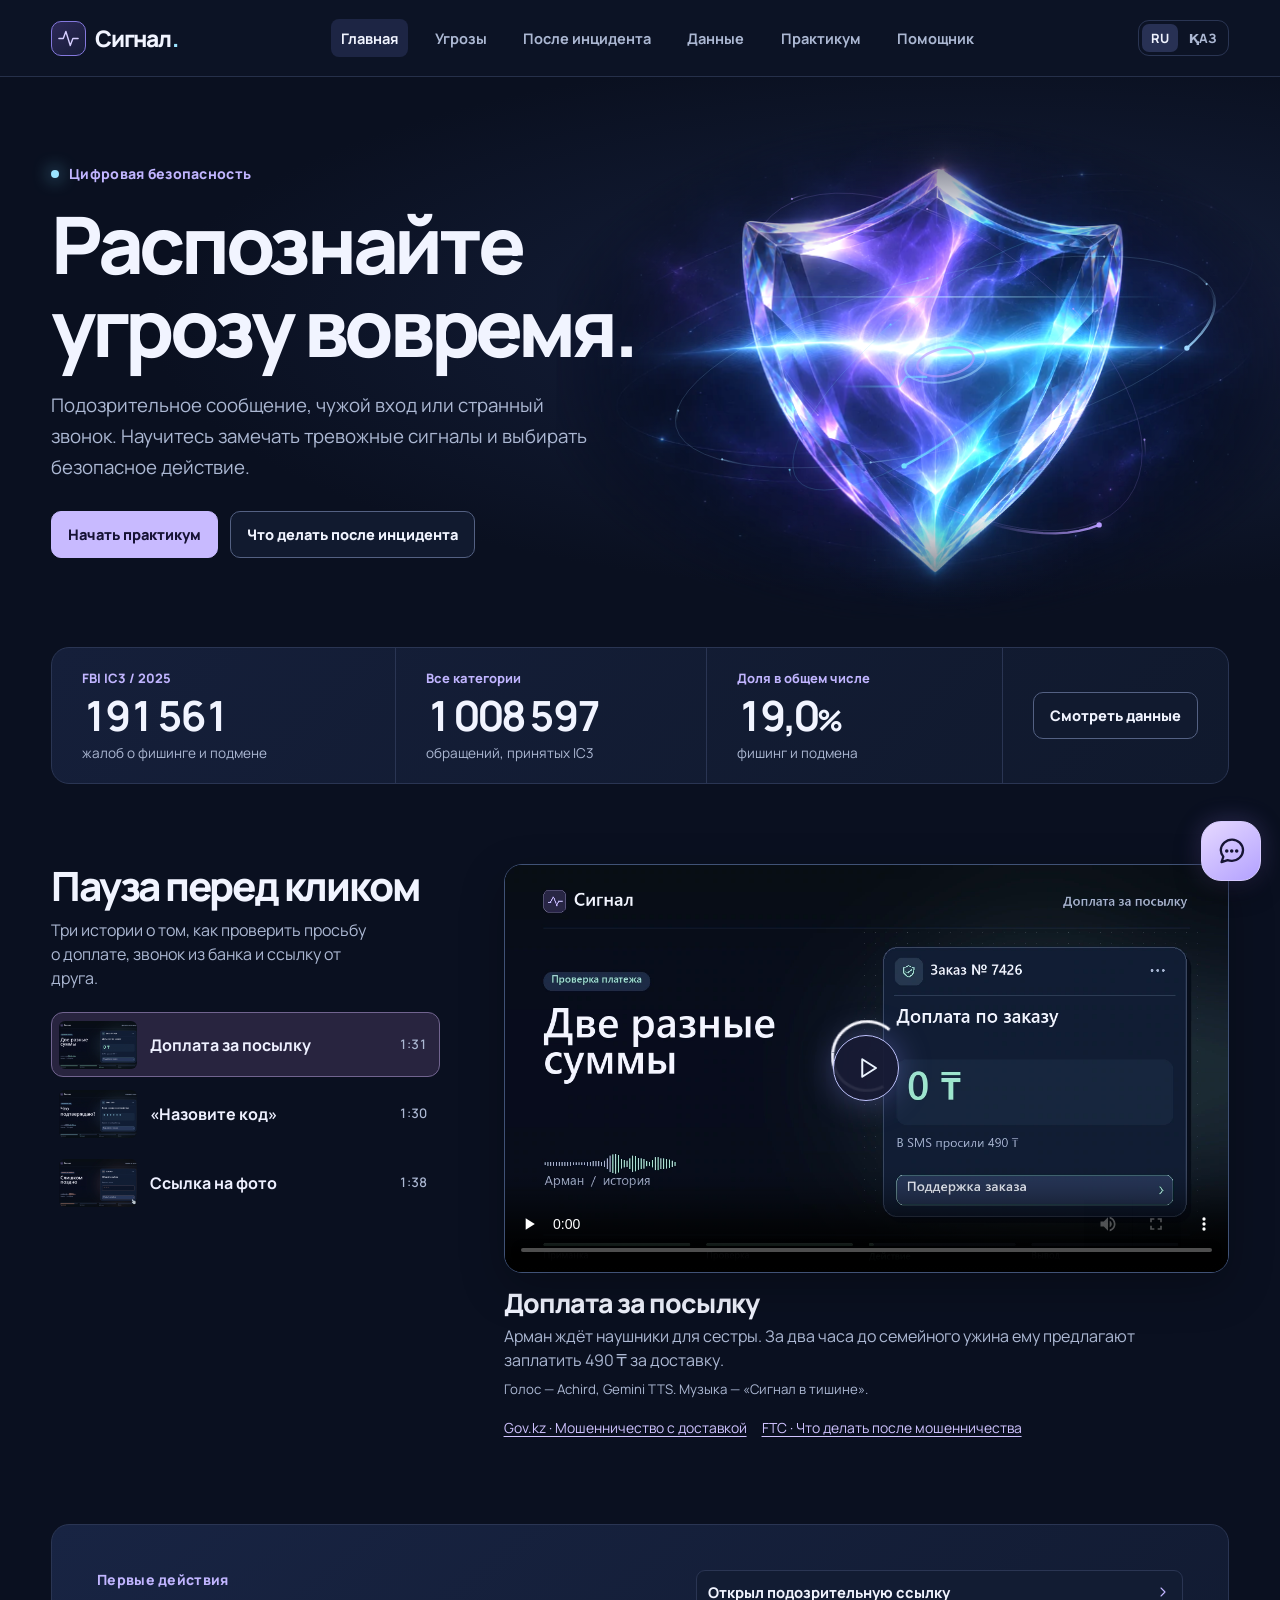
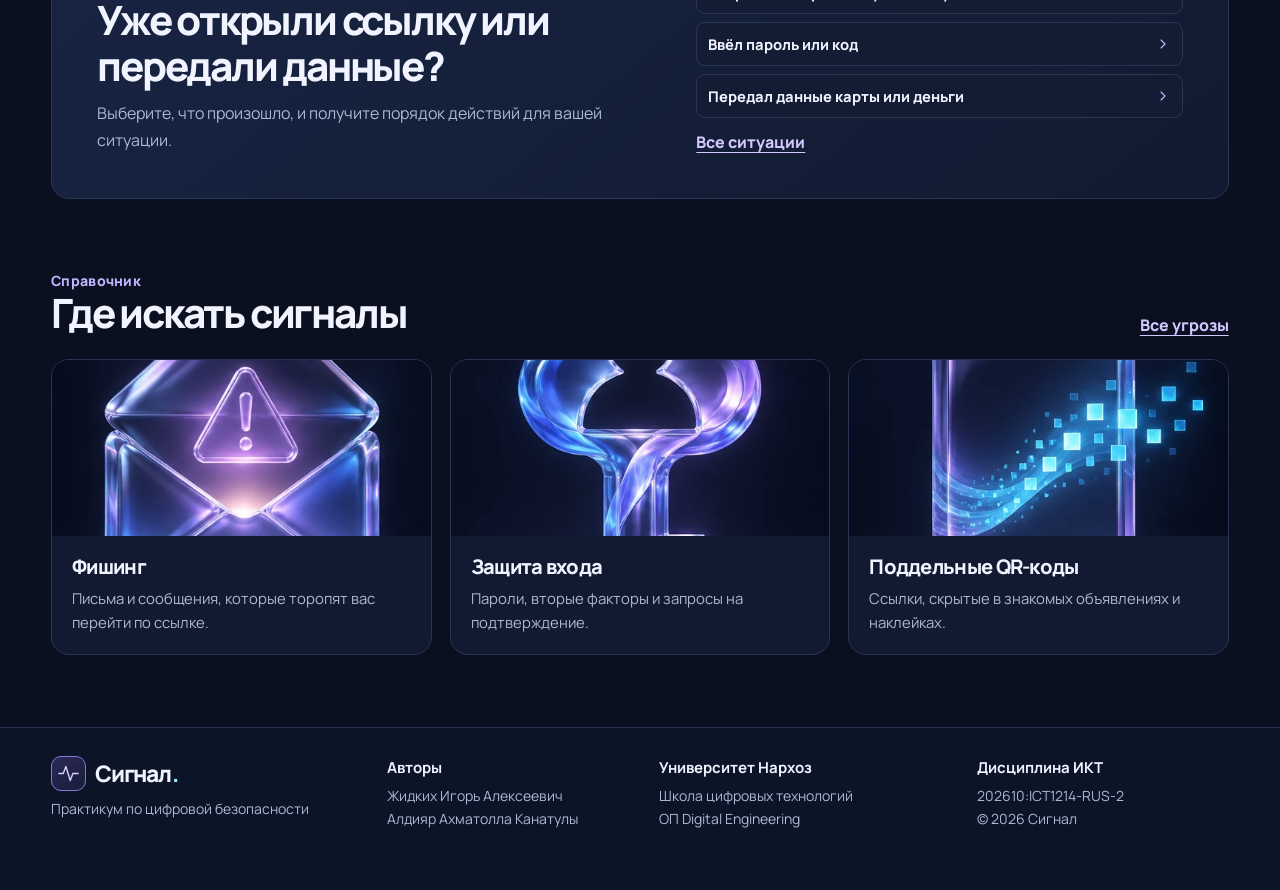
==== commit 182f6855: "Обновить дизайн атласа угроз, практикума и иконку Сигнала" ====
--- a/index.html
+++ b/index.html
@@ -1 +1 @@
-<!doctype html><html lang="ru"><head><meta charset="utf-8"><meta http-equiv="Content-Security-Policy" content="default-src 'self'; script-src 'self'; style-src 'self'; img-src 'self'; media-src 'self'; font-src 'self'; connect-src 'none'; frame-src 'none'; object-src 'none'; base-uri 'none'; form-action 'none'"><meta name="referrer" content="strict-origin-when-cross-origin"><meta name="viewport" content="width=device-width, initial-scale=1"><meta name="description" content="Практическая цифровая безопасность"><link rel="alternate" hreflang="ru" href="index.html"><link rel="alternate" hreflang="kk" href="kk/index.html"><meta name="theme-color" content="#0a1020"><title>Главная · Сигнал</title><link rel="icon" href="assets/icon.png"><link rel="stylesheet" href="style.css"><script defer src="classifier.js"></script><script defer src="content.js"></script><script defer src="language.js"></script><script defer src="app.js"></script><script defer src="site-navigation.js"></script><script defer src="chat.js"></script><script defer src="hero.js"></script></head><body data-page="index"><a class="skip" href="#main">К содержанию</a><header class="top"><div class="wrap top-inner"><a class="brand" href="index.html" aria-label="Сигнал, главная"><span class="brand-mark"><svg aria-hidden="true" viewBox="0 0 24 24" fill="none" stroke="currentColor" stroke-width="1.6" stroke-linecap="round" stroke-linejoin="round"><path d="M1 12h5l3-8 5 16 3-8h6"/></svg></span>Сигнал<span class="brand-period">.</span></a><nav aria-label="Основная навигация"><a href="index.html" aria-current="page">Главная</a><a href="guide.html">Угрозы</a><a href="response.html">После инцидента</a><a href="data.html">Данные</a><a href="lab.html">Практикум</a><a href="assistant.html">Помощник</a></nav><div class="locale-switch" role="group" aria-label="Выбор языка"><a class="locale-option" hreflang="ru" lang="ru" href="index.html" aria-label="Русский" aria-current="true">RU</a><a class="locale-option" hreflang="kk" lang="kk" href="kk/index.html" aria-label="Қазақша">ҚАЗ</a></div></div></header><main id="main"><section class="hero" aria-labelledby="hero-title"><div class="wrap hero-inner"><div class="hero-copy"><div class="kicker"><span class="signal-dot"></span>Цифровая безопасность</div><h1 id="hero-title">Распознайте<br>угрозу вовремя.</h1><p>Подозрительное сообщение, чужой вход или странный звонок. Научитесь замечать тревожные сигналы и выбирать безопасное действие.</p><div class="actions"><a class="button primary" href="lab.html">Начать практикум</a><a class="button ghost" href="response.html">Что делать после инцидента</a></div></div><div class="hero-visual" id="hero-visual" aria-hidden="true"><div class="hero-shield"><img src="assets/hero.webp" alt="" width="1152" height="768" fetchpriority="high"></div><canvas class="hero-effects"></canvas></div></div></section><div class="wrap"><section class="home-stats" aria-label="Обращения IC3 за 2025 год"><div><small>FBI IC3 / 2025</small><strong>191 561</strong><span>жалоб о фишинге и подмене</span></div><div><small>Все категории</small><strong>1 008 597</strong><span>обращений, принятых IC3</span></div><div><small>Доля в общем числе</small><strong>19,0<span>%</span></strong><span>фишинг и подмена</span></div><div class="stat-link"><a class="button ghost" href="data.html">Смотреть данные</a></div></section><section class="film-section stories" id="film" aria-labelledby="film-title"><div class="story-sidebar"><h2 id="film-title">Пауза перед кликом</h2><p class="story-deck">Три истории о том, как проверить просьбу о доплате, звонок из банка и ссылку от друга.</p><nav class="story-menu" aria-label="Выбор видеоистории"><a class="story-select" href="#film-delivery"><img src="assets/film-poster.webp?v=14" alt="" width="88" height="52" loading="lazy"><span>Доплата за посылку</span><small>1:31</small></a><a class="story-select" href="#film-code"><img src="assets/code-poster.webp?v=14" alt="" width="88" height="52" loading="lazy"><span>«Назовите код»</span><small>1:30</small></a><a class="story-select" href="#film-link"><img src="assets/link-poster.webp?v=14" alt="" width="88" height="52" loading="lazy"><span>Ссылка на фото</span><small>1:38</small></a></nav></div><div class="story-stage"><article class="story-episode" id="film-delivery" aria-labelledby="film-delivery-title"><figure class="film-player"><div class="video-frame"><video controls playsinline preload="none" poster="assets/film-poster.webp?v=14" aria-label="Доплата за посылку" data-captions="[[0,2.882,&quot;На кухонном столе лежит пустая подарочная коробка.&quot;],[3.205,5.645,&quot;Арман ждёт посылку с наушниками для сестры.&quot;],[5.965,8.107,&quot;До семейного ужина осталось два часа.&quot;],[8.815,9.822,&quot;Телефон вибрирует.&quot;],[10.135,11.345,&quot;«Посылка задержана.&quot;],[11.395,14.26,&quot;Доплатите четыреста девяносто тенге до шести вечера».&quot;],[14.725,15.995,&quot;Арман тянется к ссылке.&quot;],[16.075,17.741,&quot;Он действительно ждёт доставку.&quot;],[18.295,19.298,&quot;Сумма небольшая.&quot;],[19.495,22.145,&quot;Но почему отправитель пишет с незнакомого номера?&quot;],[22.295,25.923,&quot;В сообщении нет ни номера заказа, ни названия магазина.&quot;],[26.185,27.165,&quot;Зато есть срок.&quot;],[27.835,31.131,&quot;Арман убирает палец со ссылки и закрывает сообщение.&quot;],[31.285,34.887,&quot;На главном экране сам находит приложение, через которое оформлял заказ.&quot;],[35.425,36.743,&quot;В списке два отправления.&quot;],[37.015,40.175,&quot;Арман открывает сегодняшнее, сверяет товар и пункт выдачи.&quot;],[40.495,43.095,&quot;Это его наушники, а не вчерашняя доставка.&quot;],[43.645,45.675,&quot;В карточке написано: «Оплачено».&quot;],[45.715,47.391,&quot;К доплате — ноль тенге.&quot;],[47.575,49.752,&quot;В сообщении просили четыреста девяносто.&quot;],[50.035,51.657,&quot;Теперь расхождение видно сразу.&quot;],[52.465,55.02,&quot;Арман открывает поддержку прямо из карточки заказа.&quot;],[55.285,56.905,&quot;Спрашивает, нужен ли платёж.&quot;],[57.292,60.293,&quot;Оператор подтверждает: заказ оплачен, можно забирать.&quot;],[61.135,63.428,&quot;Он помечает подозрительное сообщение как спам.&quot;],[63.955,66.041,&quot;Вечером сестра распаковывает наушники.&quot;],[66.385,69.109,&quot;Присланная ссылка так и осталась закрытой.&quot;],[69.205,70.629,&quot;А если карту уже ввели?&quot;],[71.425,73.135,&quot;Тогда первое действие другое.&quot;],[73.435,77.631,&quot;Сразу свяжитесь с банком через его приложение или по номеру с карты.&quot;],[78.085,79.802,&quot;Сохраните сведения о платеже.&quot;],[80.815,85.155,&quot;Когда сообщение торопит с оплатой, вернитесь туда, где делали заказ.&quot;],[85.705,89.607,&quot;Именно там можно проверить товар, статус и настоящую сумму.&quot;]]"><source src="assets/pause-before-click.mp4?v=14" type="video/mp4"><a href="assets/pause-before-click.mp4?v=14">Открыть видео</a></video><button class="film-start" type="button" aria-label="Воспроизвести Доплата за посылку" hidden><svg aria-hidden="true" viewBox="0 0 24 24" fill="none" stroke="currentColor" stroke-width="1.6" stroke-linecap="round" stroke-linejoin="round"><path d="m9 5 11 7-11 7z"/></svg></button></div></figure><h3 id="film-delivery-title">Доплата за посылку</h3><p class="story-intro">Арман ждёт наушники для сестры. За два часа до семейного ужина ему предлагают заплатить 490 ₸ за доставку.</p><p class="film-credit">Голос — Achird, Gemini TTS. Музыка — «Сигнал в тишине».</p><p class="sources"><a href="https://www.gov.kz/situations/733/1743?lang=ru">Gov.kz · Мошенничество с доставкой</a><a href="https://consumer.ftc.gov/articles/what-do-if-you-were-scammed">FTC · Что делать после мошенничества</a></p></article><article class="story-episode" id="film-code" aria-labelledby="film-code-title"><figure class="film-player"><div class="video-frame"><video controls playsinline preload="none" poster="assets/code-poster.webp?v=14" aria-label="«Назовите код»" data-captions="[[0.025,1.858,&quot;Алина ждёт автобус после занятий.&quot;],[2.395,3.639,&quot;Звонит незнакомый номер.&quot;],[3.835,6.096,&quot;Голос спокойный, на фоне слышны клавиши.&quot;],[6.415,8.805,&quot;Человек представляется сотрудником её банка.&quot;],[9.715,14.961,&quot;Он называет Алину по имени и сообщает, что кто-то отправляет с её карты двадцать восемь тысяч тенге.&quot;],[15.295,16.599,&quot;Просит оставаться на линии.&quot;],[17.215,18.05,&quot;«Сейчас придёт код.&quot;],[18.055,19.931,&quot;Назовите его, и я отменю перевод».&quot;],[20.545,22.7,&quot;В этот момент действительно приходит сообщение.&quot;],[22.823,24.473,&quot;Совпадение кажется убедительным.&quot;],[25.525,27.126,&quot;Алина читает сообщение целиком.&quot;],[27.565,29.685,&quot;Там говорится о входе с нового устройства.&quot;],[29.965,31.659,&quot;Об отмене перевода — ни слова.&quot;],[32.185,33.623,&quot;Она не просила о новом входе.&quot;],[34.795,37.01,&quot;Собеседник торопит: «Осталось несколько секунд».&quot;],[37.525,40.105,&quot;Алина ничего не диктует и нажимает красную кнопку.&quot;],[40.525,41.366,&quot;Разговор завершён.&quot;],[42.148,45.975,&quot;С домашнего экрана она открывает привычное банковское приложение.&quot;],[46.15,49.353,&quot;В списке последних операций нет перевода на названную сумму.&quot;],[50.035,51.502,&quot;Но одной проверки истории мало.&quot;],[52.045,57.761,&quot;Алина открывает чат поддержки внутри приложения и сообщает время звонка и то, какой код у неё просили.&quot;],[58.465,61.515,&quot;В ответ ей предлагают проверить устройства, с которых выполнен вход.&quot;],[61.945,63.786,&quot;В списке только её телефон.&quot;],[64.315,66.265,&quot;Одноразовый код остался у неё.&quot;],[66.895,69.885,&quot;Если код уже назван, действовать нужно сразу.&quot;],[70.285,72.459,&quot;Свяжитесь с банком через официальный канал.&quot;],[72.625,77.288,&quot;Объясните, что подтверждал код, и попросите защитить доступ и проверить операции.&quot;],[78.205,79.535,&quot;Алина успевает на автобус.&quot;],[79.975,83.724,&quot;Она запомнит не голос звонившего, а строку над цифрами.&quot;],[84.235,86.245,&quot;Сначала прочитайте, что подтверждает код.&quot;],[86.635,88.46,&quot;Передавать его собеседнику нельзя.&quot;]]"><source src="assets/never-share-code.mp4?v=14" type="video/mp4"><a href="assets/never-share-code.mp4?v=14">Открыть видео</a></video><button class="film-start" type="button" aria-label="Воспроизвести «Назовите код»" hidden><svg aria-hidden="true" viewBox="0 0 24 24" fill="none" stroke="currentColor" stroke-width="1.6" stroke-linecap="round" stroke-linejoin="round"><path d="m9 5 11 7-11 7z"/></svg></button></div></figure><h3 id="film-code-title">«Назовите код»</h3><p class="story-intro">Алине звонят якобы из банка из-за перевода на 28 000 ₸. Пока собеседник торопит, она читает строку над цифрами в SMS.</p><p class="film-credit">Голос — Achird, Gemini TTS. Музыка — «Сигнал в тишине».</p><p class="sources"><a href="https://nationalbank.kz/ru/news/informacionnye-soobshcheniya/20489">Нацбанк Казахстана · Телефонное мошенничество</a><a href="https://www.gov.kz/situations/733/1743?lang=ru">Gov.kz · Как защититься от мошенников</a></p></article><article class="story-episode" id="film-link" aria-labelledby="film-link-title"><figure class="film-player"><div class="video-frame"><video controls playsinline preload="none" poster="assets/link-poster.webp?v=14" aria-label="Ссылка на фото" data-captions="[[0,3.126,&quot;После воскресного забега Марат ждёт общие фотографии.&quot;],[3.685,6.86,&quot;В чате появляется сообщение от знакомого: «Вот наш альбом.&quot;],[7.105,8.139,&quot;Ты на третьем кадре».&quot;],[9.025,11.034,&quot;Имя и аватар знакомые.&quot;],[11.335,12.74,&quot;Марат открывает приглашение.&quot;],[13.345,17.319,&quot;Вместо снимков видит страницу, которая просит войти через электронную почту.&quot;],[18.115,20.965,&quot;Он вводит пароль и нажимает «Открыть альбом».&quot;],[21.835,24.82,&quot;Знакомые точки в поле скрыли пароль от глаз Марата.&quot;],[25.135,27.73,&quot;Сам сайт всё равно получил введённые данные.&quot;],[28.675,30.101,&quot;Появляется пустая страница.&quot;],[30.775,31.665,&quot;Ни одного снимка.&quot;],[32.185,35.466,&quot;Теперь Марат замечает, что адрес отличается от привычного сервиса.&quot;],[36.085,37.899,&quot;Ещё раз вводить пароль он не будет.&quot;],[38.965,40.155,&quot;Марат закрывает вкладку.&quot;],[40.855,43.392,&quot;На своём телефоне сам открывает приложение почты.&quot;],[43.525,46.428,&quot;Пока доступ сохранился, заходит в раздел безопасности.&quot;],[47.275,50.682,&quot;Первым делом он меняет пароль почты на новый, уникальный.&quot;],[50.995,55.043,&quot;Старый пароль он больше нигде не использовал, поэтому другие аккаунты менять не пришлось.&quot;],[56.005,58.626,&quot;Дальше Марат открывает список активных сеансов.&quot;],[59.305,60.695,&quot;Один браузер ему незнаком.&quot;],[61.345,66.5,&quot;Он завершает другие сеансы, проверяет адрес восстановления и включает двухэтапную защиту.&quot;],[67.405,69.86,&quot;Только теперь он звонит другу по сохранённому номеру.&quot;],[70.195,72.528,&quot;Друг удивлён: «Я ничего не отправлял».&quot;],[73.015,75.113,&quot;Вместе они предупреждают участников чата.&quot;],[75.625,79.335,&quot;Вечером друг присылает настоящие снимки прямо в переписку.&quot;],[79.615,81.921,&quot;Марат узнаёт тот самый финиш.&quot;],[82.045,85.373,&quot;На этот раз открывать чужую форму входа не понадобилось.&quot;],[86.305,91.785,&quot;Если ссылка вдруг требует пароль от почты, отложите её и свяжитесь с отправителем отдельно.&quot;],[92.155,96.041,&quot;А если пароль уже введён, начните восстановление с настоящего сервиса.&quot;]]"><source src="assets/photo-link.mp4?v=14" type="video/mp4"><a href="assets/photo-link.mp4?v=14">Открыть видео</a></video><button class="film-start" type="button" aria-label="Воспроизвести Ссылка на фото" hidden><svg aria-hidden="true" viewBox="0 0 24 24" fill="none" stroke="currentColor" stroke-width="1.6" stroke-linecap="round" stroke-linejoin="round"><path d="m9 5 11 7-11 7z"/></svg></button></div></figure><h3 id="film-link-title">Ссылка на фото</h3><p class="story-intro">После забега друг присылает Марату «общий альбом». Фотографий внутри нет, а пароль от почты Марат уже ввёл.</p><p class="film-credit">Голос — Achird, Gemini TTS. Музыка — «Сигнал в тишине».</p><p class="sources"><a href="https://consumer.ftc.gov/articles/how-recognize-avoid-phishing-scams">FTC · Как распознать фишинг</a><a href="https://consumer.ftc.gov/articles/how-recover-your-hacked-email-or-social-media-account">FTC · Восстановление почты и аккаунтов</a></p></article></div></section><section class="home-response"><div><div class="kicker">Первые действия</div><h2>Уже открыли ссылку или передали данные?</h2><p>Выберите, что произошло, и получите порядок действий для вашей ситуации.</p></div><div class="home-response-links"><a class="response-link" href="response.html#link">Открыл подозрительную ссылку<svg aria-hidden="true" viewBox="0 0 24 24" fill="none" stroke="currentColor" stroke-width="1.6" stroke-linecap="round" stroke-linejoin="round"><path d="m6 9 6 6 6-6"/></svg></a><a class="response-link" href="response.html#account">Ввёл пароль или код<svg aria-hidden="true" viewBox="0 0 24 24" fill="none" stroke="currentColor" stroke-width="1.6" stroke-linecap="round" stroke-linejoin="round"><path d="m6 9 6 6 6-6"/></svg></a><a class="response-link" href="response.html#payment">Передал данные карты или деньги<svg aria-hidden="true" viewBox="0 0 24 24" fill="none" stroke="currentColor" stroke-width="1.6" stroke-linecap="round" stroke-linejoin="round"><path d="m6 9 6 6 6-6"/></svg></a><a class="text-link" href="response.html">Все ситуации</a></div></section><section class="home-guide"><div class="section-title"><div><div class="kicker">Справочник</div><h2>Где искать сигналы</h2></div><a class="text-link" href="guide.html">Все угрозы</a></div><div class="feature-grid"><a class="feature" href="guide.html#phishing"><img src="assets/mail.webp" alt="" loading="lazy" width="510" height="700"><div><h3>Фишинг</h3><p>Письма и сообщения, которые торопят вас перейти по ссылке.</p></div></a><a class="feature" href="guide.html#mfa"><img src="assets/key.webp" alt="" loading="lazy" width="510" height="700"><div><h3>Защита входа</h3><p>Пароли, вторые факторы и запросы на подтверждение.</p></div></a><a class="feature" href="guide.html#qr"><img src="assets/device.webp" alt="" loading="lazy" width="510" height="700"><div><h3>Поддельные QR-коды</h3><p>Ссылки, скрытые в знакомых объявлениях и наклейках.</p></div></a></div></section></div></main><footer class="footer"><div class="wrap footer-grid"><div><a class="brand" href="index.html" aria-label="Сигнал, главная"><span class="brand-mark"><svg aria-hidden="true" viewBox="0 0 24 24" fill="none" stroke="currentColor" stroke-width="1.6" stroke-linecap="round" stroke-linejoin="round"><path d="M1 12h5l3-8 5 16 3-8h6"/></svg></span>Сигнал<span class="brand-period">.</span></a><p>Практикум по цифровой безопасности</p></div><div><strong>Авторы</strong><p>Жидких Игорь Алексеевич<br>Алдияр Ахматолла Канатулы</p></div><div><strong>Университет Нархоз</strong><p>Школа цифровых технологий<br>ОП Digital Engineering</p></div><div><strong>Дисциплина ИКТ</strong><p>202610:ICT1214-RUS-2<br>© 2026 Сигнал</p></div></div></footer><button class="chat-launcher" type="button" data-chat-open hidden aria-label="Открыть помощника" title="Открыть помощника" aria-haspopup="dialog" aria-controls="chat-dialog" aria-expanded="false"><svg aria-hidden="true" viewBox="0 0 24 24" fill="none" stroke="currentColor" stroke-width="1.6" stroke-linecap="round" stroke-linejoin="round"><path d="M20.5 11.4a7.8 7.8 0 0 1-8 7.5 9 9 0 0 1-2.9-.5l-4.3 1.4 1.3-3.8a7.2 7.2 0 0 1-1.8-4.6 7.9 7.9 0 0 1 8-7.5 7.8 7.8 0 0 1 7.7 7.5Z"/><path d="M9 12h.01m3.5 0h.01m3.5 0h.01" stroke-width="2.5"/></svg></button><dialog class="chat-dialog" id="chat-dialog" aria-labelledby="chat-title"><div class="chat"><header class="chat-header"><div class="brand-mark"><svg aria-hidden="true" viewBox="0 0 24 24" fill="none" stroke="currentColor" stroke-width="1.6" stroke-linecap="round" stroke-linejoin="round"><path d="M1 12h5l3-8 5 16 3-8h6"/></svg></div><div><strong id="chat-title">Помощник Сигнала</strong><span id="mode">Режим справочника</span></div><button class="chip" id="reset-chat" type="button">Очистить</button><button class="icon-button chat-resize" type="button" aria-label="Развернуть окно чата" title="Развернуть окно чата"><svg aria-hidden="true" viewBox="0 0 24 24" fill="none" stroke="currentColor" stroke-width="1.6" stroke-linecap="round" stroke-linejoin="round"><path d="M14 4h6v6m0-6-7 7M10 20H4v-6m0 6 7-7"/></svg><svg aria-hidden="true" viewBox="0 0 24 24" fill="none" stroke="currentColor" stroke-width="1.6" stroke-linecap="round" stroke-linejoin="round"><path d="M20 4l-7 7m0-6v6h6M4 20l7-7m0 6v-6H5"/></svg></button><button class="icon-button chat-close" type="button" data-chat-close aria-label="Закрыть чат"><svg aria-hidden="true" viewBox="0 0 24 24" fill="none" stroke="currentColor" stroke-width="1.6" stroke-linecap="round" stroke-linejoin="round"><path d="m6 6 12 12M6 18 18 6"/></svg></button></header><div class="messages" id="messages" role="log" aria-label="Диалог" aria-live="polite" tabindex="0"></div><div class="quick" aria-label="Примеры вопросов"><button class="chip" type="button">Как распознать фишинг?</button><button class="chip" type="button">Что такое 2FA?</button><button class="chip" type="button">Что делать, если списали деньги?</button></div><form id="chat-form"><label class="visually-hidden" for="question">Ваш вопрос</label><input id="question" placeholder="Напишите вопрос…" autocomplete="off" maxlength="1200" required><button class="send primary" aria-label="Отправить вопрос" type="submit"><svg aria-hidden="true" viewBox="0 0 24 24" fill="none" stroke="currentColor" stroke-width="1.6" stroke-linecap="round" stroke-linejoin="round"><path d="M12 19V5M6 11l6-6 6 6"/></svg></button></form><p class="chat-note">Не вводите пароли, коды и личные данные. <a class="about-chat" href="assistant.html">О помощнике</a></p></div></dialog></body></html>+<!doctype html><html lang="ru"><head><meta charset="utf-8"><meta http-equiv="Content-Security-Policy" content="default-src 'self'; script-src 'self'; style-src 'self'; img-src 'self'; media-src 'self'; font-src 'self'; connect-src 'none'; frame-src 'none'; object-src 'none'; base-uri 'none'; form-action 'none'"><meta name="referrer" content="strict-origin-when-cross-origin"><meta name="viewport" content="width=device-width, initial-scale=1"><meta name="description" content="Практическая цифровая безопасность"><link rel="alternate" hreflang="ru" href="index.html"><link rel="alternate" hreflang="kk" href="kk/index.html"><meta name="theme-color" content="#0a1020"><title>Главная · Сигнал</title><link rel="icon" sizes="16x16 32x32 48x48 64x64" href="assets/signal-mark.ico"><link rel="icon" sizes="180x180" type="image/png" href="assets/signal-mark.png"><link rel="apple-touch-icon" href="assets/signal-mark.png"><link rel="stylesheet" href="style.css"><script defer src="classifier.js"></script><script defer src="content.js"></script><script defer src="language.js"></script><script defer src="app.js"></script><script defer src="official-sites.js"></script><script defer src="site-navigation.js"></script><script defer src="chat.js"></script><script defer src="hero.js"></script></head><body data-page="index"><a class="skip" href="#main">К содержанию</a><header class="top"><div class="wrap top-inner"><a class="brand" href="index.html" aria-label="Сигнал, главная"><span class="brand-mark"><svg aria-hidden="true" viewBox="0 0 24 24" fill="none" stroke="currentColor" stroke-width="1.6" stroke-linecap="round" stroke-linejoin="round"><path d="M1 12h5l3-8 5 16 3-8h6"/></svg></span>Сигнал<span class="brand-period">.</span></a><nav aria-label="Основная навигация"><a href="index.html" aria-current="page">Главная</a><a href="guide.html">Угрозы</a><a href="response.html">После инцидента</a><a href="data.html">Данные</a><a href="lab.html">Практикум</a><a href="assistant.html">Помощник</a></nav><div class="locale-switch" role="group" aria-label="Выбор языка"><a class="locale-option" hreflang="ru" lang="ru" href="index.html" aria-label="Русский" aria-current="true">RU</a><a class="locale-option" hreflang="kk" lang="kk" href="kk/index.html" aria-label="Қазақша">ҚАЗ</a></div></div></header><main id="main"><section class="hero" aria-labelledby="hero-title"><div class="wrap hero-inner"><div class="hero-copy"><div class="kicker"><span class="signal-dot"></span>Цифровая безопасность</div><h1 id="hero-title">Распознайте<br>угрозу вовремя.</h1><p>Подозрительное сообщение, чужой вход или странный звонок. Научитесь замечать тревожные сигналы и выбирать безопасное действие.</p><div class="actions"><a class="button primary" href="lab.html">Начать практикум</a><a class="button ghost" href="response.html">Что делать после инцидента</a></div></div><div class="hero-visual" id="hero-visual" aria-hidden="true"><div class="hero-shield"><img src="assets/hero.webp" alt="" width="1152" height="768" fetchpriority="high"></div><canvas class="hero-effects"></canvas></div></div></section><div class="wrap"><section class="home-stats" aria-label="Обращения IC3 за 2025 год"><div><small>FBI IC3 / 2025</small><strong>191 561</strong><span>жалоб о фишинге и подмене</span></div><div><small>Все категории</small><strong>1 008 597</strong><span>обращений, принятых IC3</span></div><div><small>Доля в общем числе</small><strong>19,0<span>%</span></strong><span>фишинг и подмена</span></div><div class="stat-link"><a class="button ghost" href="data.html">Смотреть данные</a></div></section><section class="film-section stories" id="film" aria-labelledby="film-title"><div class="story-sidebar"><h2 id="film-title">Пауза перед кликом</h2><p class="story-deck">Три истории о том, как проверить просьбу о доплате, звонок из банка и ссылку от друга.</p><nav class="story-menu" aria-label="Выбор видеоистории"><a class="story-select" href="#film-delivery"><img src="assets/film-poster.webp?v=14" alt="" width="88" height="52" loading="lazy"><span>Доплата за посылку</span><small>1:31</small></a><a class="story-select" href="#film-code"><img src="assets/code-poster.webp?v=14" alt="" width="88" height="52" loading="lazy"><span>«Назовите код»</span><small>1:30</small></a><a class="story-select" href="#film-link"><img src="assets/link-poster.webp?v=14" alt="" width="88" height="52" loading="lazy"><span>Ссылка на фото</span><small>1:38</small></a></nav></div><div class="story-stage"><article class="story-episode" id="film-delivery" aria-labelledby="film-delivery-title"><figure class="film-player"><div class="video-frame"><video controls playsinline preload="none" poster="assets/film-poster.webp?v=14" aria-label="Доплата за посылку" data-captions="[[0,2.882,&quot;На кухонном столе лежит пустая подарочная коробка.&quot;],[3.205,5.645,&quot;Арман ждёт посылку с наушниками для сестры.&quot;],[5.965,8.107,&quot;До семейного ужина осталось два часа.&quot;],[8.815,9.822,&quot;Телефон вибрирует.&quot;],[10.135,11.345,&quot;«Посылка задержана.&quot;],[11.395,14.26,&quot;Доплатите четыреста девяносто тенге до шести вечера».&quot;],[14.725,15.995,&quot;Арман тянется к ссылке.&quot;],[16.075,17.741,&quot;Он действительно ждёт доставку.&quot;],[18.295,19.298,&quot;Сумма небольшая.&quot;],[19.495,22.145,&quot;Но почему отправитель пишет с незнакомого номера?&quot;],[22.295,25.923,&quot;В сообщении нет ни номера заказа, ни названия магазина.&quot;],[26.185,27.165,&quot;Зато есть срок.&quot;],[27.835,31.131,&quot;Арман убирает палец со ссылки и закрывает сообщение.&quot;],[31.285,34.887,&quot;На главном экране сам находит приложение, через которое оформлял заказ.&quot;],[35.425,36.743,&quot;В списке два отправления.&quot;],[37.015,40.175,&quot;Арман открывает сегодняшнее, сверяет товар и пункт выдачи.&quot;],[40.495,43.095,&quot;Это его наушники, а не вчерашняя доставка.&quot;],[43.645,45.675,&quot;В карточке написано: «Оплачено».&quot;],[45.715,47.391,&quot;К доплате — ноль тенге.&quot;],[47.575,49.752,&quot;В сообщении просили четыреста девяносто.&quot;],[50.035,51.657,&quot;Теперь расхождение видно сразу.&quot;],[52.465,55.02,&quot;Арман открывает поддержку прямо из карточки заказа.&quot;],[55.285,56.905,&quot;Спрашивает, нужен ли платёж.&quot;],[57.292,60.293,&quot;Оператор подтверждает: заказ оплачен, можно забирать.&quot;],[61.135,63.428,&quot;Он помечает подозрительное сообщение как спам.&quot;],[63.955,66.041,&quot;Вечером сестра распаковывает наушники.&quot;],[66.385,69.109,&quot;Присланная ссылка так и осталась закрытой.&quot;],[69.205,70.629,&quot;А если карту уже ввели?&quot;],[71.425,73.135,&quot;Тогда первое действие другое.&quot;],[73.435,77.631,&quot;Сразу свяжитесь с банком через его приложение или по номеру с карты.&quot;],[78.085,79.802,&quot;Сохраните сведения о платеже.&quot;],[80.815,85.155,&quot;Когда сообщение торопит с оплатой, вернитесь туда, где делали заказ.&quot;],[85.705,89.607,&quot;Именно там можно проверить товар, статус и настоящую сумму.&quot;]]"><source src="assets/pause-before-click.mp4?v=14" type="video/mp4"><a href="assets/pause-before-click.mp4?v=14">Открыть видео</a></video><button class="film-start" type="button" aria-label="Воспроизвести Доплата за посылку" hidden><svg aria-hidden="true" viewBox="0 0 24 24" fill="none" stroke="currentColor" stroke-width="1.6" stroke-linecap="round" stroke-linejoin="round"><path d="m9 5 11 7-11 7z"/></svg></button></div></figure><h3 id="film-delivery-title">Доплата за посылку</h3><p class="story-intro">Арман ждёт наушники для сестры. За два часа до семейного ужина ему предлагают заплатить 490 ₸ за доставку.</p><p class="film-credit">Голос — Achird, Gemini TTS. Музыка — «Сигнал в тишине».</p><p class="sources"><a href="https://www.gov.kz/situations/733/1743?lang=ru">Gov.kz · Мошенничество с доставкой</a><a href="https://consumer.ftc.gov/articles/what-do-if-you-were-scammed">FTC · Что делать после мошенничества</a></p></article><article class="story-episode" id="film-code" aria-labelledby="film-code-title"><figure class="film-player"><div class="video-frame"><video controls playsinline preload="none" poster="assets/code-poster.webp?v=14" aria-label="«Назовите код»" data-captions="[[0.025,1.858,&quot;Алина ждёт автобус после занятий.&quot;],[2.395,3.639,&quot;Звонит незнакомый номер.&quot;],[3.835,6.096,&quot;Голос спокойный, на фоне слышны клавиши.&quot;],[6.415,8.805,&quot;Человек представляется сотрудником её банка.&quot;],[9.715,14.961,&quot;Он называет Алину по имени и сообщает, что кто-то отправляет с её карты двадцать восемь тысяч тенге.&quot;],[15.295,16.599,&quot;Просит оставаться на линии.&quot;],[17.215,18.05,&quot;«Сейчас придёт код.&quot;],[18.055,19.931,&quot;Назовите его, и я отменю перевод».&quot;],[20.545,22.7,&quot;В этот момент действительно приходит сообщение.&quot;],[22.823,24.473,&quot;Совпадение кажется убедительным.&quot;],[25.525,27.126,&quot;Алина читает сообщение целиком.&quot;],[27.565,29.685,&quot;Там говорится о входе с нового устройства.&quot;],[29.965,31.659,&quot;Об отмене перевода — ни слова.&quot;],[32.185,33.623,&quot;Она не просила о новом входе.&quot;],[34.795,37.01,&quot;Собеседник торопит: «Осталось несколько секунд».&quot;],[37.525,40.105,&quot;Алина ничего не диктует и нажимает красную кнопку.&quot;],[40.525,41.366,&quot;Разговор завершён.&quot;],[42.148,45.975,&quot;С домашнего экрана она открывает привычное банковское приложение.&quot;],[46.15,49.353,&quot;В списке последних операций нет перевода на названную сумму.&quot;],[50.035,51.502,&quot;Но одной проверки истории мало.&quot;],[52.045,57.761,&quot;Алина открывает чат поддержки внутри приложения и сообщает время звонка и то, какой код у неё просили.&quot;],[58.465,61.515,&quot;В ответ ей предлагают проверить устройства, с которых выполнен вход.&quot;],[61.945,63.786,&quot;В списке только её телефон.&quot;],[64.315,66.265,&quot;Одноразовый код остался у неё.&quot;],[66.895,69.885,&quot;Если код уже назван, действовать нужно сразу.&quot;],[70.285,72.459,&quot;Свяжитесь с банком через официальный канал.&quot;],[72.625,77.288,&quot;Объясните, что подтверждал код, и попросите защитить доступ и проверить операции.&quot;],[78.205,79.535,&quot;Алина успевает на автобус.&quot;],[79.975,83.724,&quot;Она запомнит не голос звонившего, а строку над цифрами.&quot;],[84.235,86.245,&quot;Сначала прочитайте, что подтверждает код.&quot;],[86.635,88.46,&quot;Передавать его собеседнику нельзя.&quot;]]"><source src="assets/never-share-code.mp4?v=14" type="video/mp4"><a href="assets/never-share-code.mp4?v=14">Открыть видео</a></video><button class="film-start" type="button" aria-label="Воспроизвести «Назовите код»" hidden><svg aria-hidden="true" viewBox="0 0 24 24" fill="none" stroke="currentColor" stroke-width="1.6" stroke-linecap="round" stroke-linejoin="round"><path d="m9 5 11 7-11 7z"/></svg></button></div></figure><h3 id="film-code-title">«Назовите код»</h3><p class="story-intro">Алине звонят якобы из банка из-за перевода на 28 000 ₸. Пока собеседник торопит, она читает строку над цифрами в SMS.</p><p class="film-credit">Голос — Achird, Gemini TTS. Музыка — «Сигнал в тишине».</p><p class="sources"><a href="https://nationalbank.kz/ru/news/informacionnye-soobshcheniya/20489">Нацбанк Казахстана · Телефонное мошенничество</a><a href="https://www.gov.kz/situations/733/1743?lang=ru">Gov.kz · Как защититься от мошенников</a></p></article><article class="story-episode" id="film-link" aria-labelledby="film-link-title"><figure class="film-player"><div class="video-frame"><video controls playsinline preload="none" poster="assets/link-poster.webp?v=14" aria-label="Ссылка на фото" data-captions="[[0,3.126,&quot;После воскресного забега Марат ждёт общие фотографии.&quot;],[3.685,6.86,&quot;В чате появляется сообщение от знакомого: «Вот наш альбом.&quot;],[7.105,8.139,&quot;Ты на третьем кадре».&quot;],[9.025,11.034,&quot;Имя и аватар знакомые.&quot;],[11.335,12.74,&quot;Марат открывает приглашение.&quot;],[13.345,17.319,&quot;Вместо снимков видит страницу, которая просит войти через электронную почту.&quot;],[18.115,20.965,&quot;Он вводит пароль и нажимает «Открыть альбом».&quot;],[21.835,24.82,&quot;Знакомые точки в поле скрыли пароль от глаз Марата.&quot;],[25.135,27.73,&quot;Сам сайт всё равно получил введённые данные.&quot;],[28.675,30.101,&quot;Появляется пустая страница.&quot;],[30.775,31.665,&quot;Ни одного снимка.&quot;],[32.185,35.466,&quot;Теперь Марат замечает, что адрес отличается от привычного сервиса.&quot;],[36.085,37.899,&quot;Ещё раз вводить пароль он не будет.&quot;],[38.965,40.155,&quot;Марат закрывает вкладку.&quot;],[40.855,43.392,&quot;На своём телефоне сам открывает приложение почты.&quot;],[43.525,46.428,&quot;Пока доступ сохранился, заходит в раздел безопасности.&quot;],[47.275,50.682,&quot;Первым делом он меняет пароль почты на новый, уникальный.&quot;],[50.995,55.043,&quot;Старый пароль он больше нигде не использовал, поэтому другие аккаунты менять не пришлось.&quot;],[56.005,58.626,&quot;Дальше Марат открывает список активных сеансов.&quot;],[59.305,60.695,&quot;Один браузер ему незнаком.&quot;],[61.345,66.5,&quot;Он завершает другие сеансы, проверяет адрес восстановления и включает двухэтапную защиту.&quot;],[67.405,69.86,&quot;Только теперь он звонит другу по сохранённому номеру.&quot;],[70.195,72.528,&quot;Друг удивлён: «Я ничего не отправлял».&quot;],[73.015,75.113,&quot;Вместе они предупреждают участников чата.&quot;],[75.625,79.335,&quot;Вечером друг присылает настоящие снимки прямо в переписку.&quot;],[79.615,81.921,&quot;Марат узнаёт тот самый финиш.&quot;],[82.045,85.373,&quot;На этот раз открывать чужую форму входа не понадобилось.&quot;],[86.305,91.785,&quot;Если ссылка вдруг требует пароль от почты, отложите её и свяжитесь с отправителем отдельно.&quot;],[92.155,96.041,&quot;А если пароль уже введён, начните восстановление с настоящего сервиса.&quot;]]"><source src="assets/photo-link.mp4?v=14" type="video/mp4"><a href="assets/photo-link.mp4?v=14">Открыть видео</a></video><button class="film-start" type="button" aria-label="Воспроизвести Ссылка на фото" hidden><svg aria-hidden="true" viewBox="0 0 24 24" fill="none" stroke="currentColor" stroke-width="1.6" stroke-linecap="round" stroke-linejoin="round"><path d="m9 5 11 7-11 7z"/></svg></button></div></figure><h3 id="film-link-title">Ссылка на фото</h3><p class="story-intro">После забега друг присылает Марату «общий альбом». Фотографий внутри нет, а пароль от почты Марат уже ввёл.</p><p class="film-credit">Голос — Achird, Gemini TTS. Музыка — «Сигнал в тишине».</p><p class="sources"><a href="https://consumer.ftc.gov/articles/how-recognize-avoid-phishing-scams">FTC · Как распознать фишинг</a><a href="https://consumer.ftc.gov/articles/how-recover-your-hacked-email-or-social-media-account">FTC · Восстановление почты и аккаунтов</a></p></article></div></section><section class="home-response"><div><div class="kicker">Первые действия</div><h2>Уже открыли ссылку или передали данные?</h2><p>Выберите, что произошло, и получите порядок действий для вашей ситуации.</p></div><div class="home-response-links"><a class="response-link" href="response.html#link">Открыл подозрительную ссылку<svg aria-hidden="true" viewBox="0 0 24 24" fill="none" stroke="currentColor" stroke-width="1.6" stroke-linecap="round" stroke-linejoin="round"><path d="m6 9 6 6 6-6"/></svg></a><a class="response-link" href="response.html#account">Ввёл пароль или код<svg aria-hidden="true" viewBox="0 0 24 24" fill="none" stroke="currentColor" stroke-width="1.6" stroke-linecap="round" stroke-linejoin="round"><path d="m6 9 6 6 6-6"/></svg></a><a class="response-link" href="response.html#payment">Передал данные карты или деньги<svg aria-hidden="true" viewBox="0 0 24 24" fill="none" stroke="currentColor" stroke-width="1.6" stroke-linecap="round" stroke-linejoin="round"><path d="m6 9 6 6 6-6"/></svg></a><a class="text-link" href="response.html">Все ситуации</a></div></section><section class="home-guide"><div class="section-title"><div><div class="kicker">Справочник</div><h2>Где искать сигналы</h2></div><a class="text-link" href="guide.html">Все угрозы</a></div><div class="feature-grid"><a class="feature" href="guide.html#phishing"><img src="assets/mail.webp" alt="" loading="lazy" width="510" height="700"><div><h3>Фишинг</h3><p>Письма и сообщения, которые торопят вас перейти по ссылке.</p></div></a><a class="feature" href="guide.html#mfa"><img src="assets/key.webp" alt="" loading="lazy" width="510" height="700"><div><h3>Защита входа</h3><p>Пароли, вторые факторы и запросы на подтверждение.</p></div></a><a class="feature" href="guide.html#qr"><img src="assets/device.webp" alt="" loading="lazy" width="510" height="700"><div><h3>Поддельные QR-коды</h3><p>Ссылки, скрытые в знакомых объявлениях и наклейках.</p></div></a></div></section></div></main><footer class="footer"><div class="wrap footer-grid"><div><a class="brand" href="index.html" aria-label="Сигнал, главная"><span class="brand-mark"><svg aria-hidden="true" viewBox="0 0 24 24" fill="none" stroke="currentColor" stroke-width="1.6" stroke-linecap="round" stroke-linejoin="round"><path d="M1 12h5l3-8 5 16 3-8h6"/></svg></span>Сигнал<span class="brand-period">.</span></a><p>Практикум по цифровой безопасности</p></div><div><strong>Авторы</strong><p>Жидких Игорь Алексеевич<br>Алдияр Ахматолла Канатулы</p></div><div><strong>Университет Нархоз</strong><p>Школа цифровых технологий<br>ОП Digital Engineering</p></div><div><strong>Дисциплина ИКТ</strong><p>202610:ICT1214-RUS-2<br>© 2026 Сигнал</p></div></div></footer><button class="chat-launcher" type="button" data-chat-open hidden aria-label="Открыть помощника" title="Открыть помощника" aria-haspopup="dialog" aria-controls="chat-dialog" aria-expanded="false"><svg aria-hidden="true" viewBox="0 0 24 24" fill="none" stroke="currentColor" stroke-width="1.6" stroke-linecap="round" stroke-linejoin="round"><path d="M20.5 11.4a7.8 7.8 0 0 1-8 7.5 9 9 0 0 1-2.9-.5l-4.3 1.4 1.3-3.8a7.2 7.2 0 0 1-1.8-4.6 7.9 7.9 0 0 1 8-7.5 7.8 7.8 0 0 1 7.7 7.5Z"/><path d="M9 12h.01m3.5 0h.01m3.5 0h.01" stroke-width="2.5"/></svg></button><dialog class="chat-dialog" id="chat-dialog" aria-labelledby="chat-title"><div class="chat"><header class="chat-header"><div class="brand-mark"><svg aria-hidden="true" viewBox="0 0 24 24" fill="none" stroke="currentColor" stroke-width="1.6" stroke-linecap="round" stroke-linejoin="round"><path d="M1 12h5l3-8 5 16 3-8h6"/></svg></div><div><strong id="chat-title">Помощник Сигнала</strong><span id="mode">Режим справочника</span></div><button class="chip" id="reset-chat" type="button">Очистить</button><button class="icon-button chat-resize" type="button" aria-label="Развернуть окно чата" title="Развернуть окно чата"><svg aria-hidden="true" viewBox="0 0 24 24" fill="none" stroke="currentColor" stroke-width="1.6" stroke-linecap="round" stroke-linejoin="round"><path d="M14 4h6v6m0-6-7 7M10 20H4v-6m0 6 7-7"/></svg><svg aria-hidden="true" viewBox="0 0 24 24" fill="none" stroke="currentColor" stroke-width="1.6" stroke-linecap="round" stroke-linejoin="round"><path d="M20 4l-7 7m0-6v6h6M4 20l7-7m0 6v-6H5"/></svg></button><button class="icon-button chat-close" type="button" data-chat-close aria-label="Закрыть чат"><svg aria-hidden="true" viewBox="0 0 24 24" fill="none" stroke="currentColor" stroke-width="1.6" stroke-linecap="round" stroke-linejoin="round"><path d="m6 6 12 12M6 18 18 6"/></svg></button></header><div class="messages" id="messages" role="log" aria-label="Диалог" aria-live="polite" tabindex="0"></div><div class="quick" aria-label="Примеры вопросов"><button class="chip" type="button">Как распознать фишинг?</button><button class="chip" type="button">Что такое 2FA?</button><button class="chip" type="button">Что делать, если списали деньги?</button></div><form id="chat-form"><label class="visually-hidden" for="question">Ваш вопрос</label><input id="question" placeholder="Напишите вопрос…" autocomplete="off" maxlength="1200" required><button class="send primary" aria-label="Отправить вопрос" type="submit"><svg aria-hidden="true" viewBox="0 0 24 24" fill="none" stroke="currentColor" stroke-width="1.6" stroke-linecap="round" stroke-linejoin="round"><path d="M12 19V5M6 11l6-6 6 6"/></svg></button></form><p class="chat-note">Не вводите пароли, коды и личные данные. <a class="about-chat" href="assistant.html">О помощнике</a></p></div></dialog></body></html>
--- a/style.css
+++ b/style.css
@@ -374,3 +374,79 @@
 .rank-item progress::-webkit-progress-bar{background:#2b3650}.rank-item progress::-webkit-progress-value{background:#86dce5;border-radius:9px}.rank-item progress::-moz-progress-bar{background:#86dce5;border-radius:9px}
 .compare-row.unreported strong{font-weight:500;color:var(--muted);font-size:.85rem}
 @media(max-width:820px){.figure-grid{grid-template-columns:1fr}.trend-year{grid-template-rows:23px 120px 27px}}
+
+/* The field guide and practice share an instrument panel and opposing signal tracks. */
+.chapter{position:relative;isolation:isolate;overflow:hidden;border-bottom:1px solid #35354c;background:radial-gradient(ellipse at 72% 40%,#191832,transparent 56%),#0a1020}
+.chapter-layout{display:grid;grid-template-columns:1fr 1fr;align-items:center;gap:1rem;min-height:clamp(300px,28vw,410px);padding-block:26px}
+.chapter-copy{position:relative;z-index:1}
+.chapter-label{font-size:.9rem;font-weight:700;color:#cabfff;display:flex;gap:10px;align-items:center}
+.chapter-label>span{width:21px;height:11px;background:repeating-linear-gradient(115deg,#ad9cf0 0 2px,transparent 2px 5px)}
+.chapter h1{font-size:clamp(3.25rem,6.6vw,6rem);letter-spacing:-.075em;line-height:1.04;margin:10px 0 14px}
+.word-mask{display:block;overflow:clip;padding:0 .05em .08em 0;margin-bottom:-.08em}
+.word-mask>span{display:block}
+.chapter-copy p{max-width:37em;margin:0;color:#c5cadd;font-size:clamp(.98rem,1.35vw,1.12rem);line-height:1.55}
+.chapter-instrument{position:relative;display:grid;place-items:center;isolation:isolate;align-self:stretch;min-width:0}
+.instrument-image{position:absolute;inset:-7% -4% -11%;z-index:1;display:grid;place-items:center;pointer-events:none}
+.instrument-image img{grid-area:1/1;max-width:100%;width:100%;height:100%;object-fit:contain;min-height:0}
+.instrument-count{position:absolute;right:0;bottom:0;display:flex;gap:7px;align-items:baseline;color:#b6bfd2;font-size:.82rem;z-index:2;letter-spacing:.01em}
+.instrument-count b{font:600 1.2rem/1 ui-monospace,Consolas,monospace;color:#e7e1ff}
+.instrument-lines{position:absolute;inset:8% -10%;overflow:hidden;mask-image:linear-gradient(95deg,transparent,#000 24% 76%,transparent);pointer-events:none;opacity:.85;
+ background-image:radial-gradient(#9389b146 .8px,transparent .9px);background-size:14px 14px}
+.instrument-lines i{display:block;position:absolute;width:95%;height:23%;border-top:1px solid #ada1e336;border-right:1px solid #ada1e336;border-radius:0 24px 0 0;left:-6%;top:26%;transform:skewX(-33deg)}
+.instrument-lines i+i{top:auto;bottom:19%;left:15%;transform:rotate(180deg) skewX(-33deg)}
+.chapter+.content-section{padding-top:clamp(20px,2.8vw,40px)}
+body[data-page=lab] .practice-quick{background:linear-gradient(116deg,#d4c7ff,#b7acf6);border:0;color:#231e39}
+body[data-page=lab] .practice-quick p{color:#38334d;max-width:39ch}
+body[data-page=lab] .practice-quick .primary{color:#f6f3ff;background:#241f35;border-color:#241f35}
+body[data-page=lab] .practice-quick .primary:is(:hover,:focus-visible){background:#44395e}
+.practice-paths .practice-route{position:relative;padding-right:2.5em}
+.practice-paths .practice-route::after{content:"↗";position:absolute;right:12px;top:10px;font-size:1.3em;color:#a99bcd}
+body:has(.practice-quick button:is(:hover,:focus-visible)) .switch-cap{transform:translateY(5%)}
+@supports(view-transition-name: root){
+  @view-transition{navigation:auto}
+  @media(prefers-reduced-motion:no-preference){
+    .top{view-transition-name:site-header}
+    ::view-transition-old(root){animation:signal-leave .17s ease-out both}
+    ::view-transition-new(root){animation:signal-enter .29s cubic-bezier(.22,1,.36,1) both}
+    ::view-transition-group(site-header){animation-duration:.16s}
+  }
+  @media(prefers-reduced-motion:reduce){::view-transition-group(*),::view-transition-image-pair(*),::view-transition-old(*),::view-transition-new(*){animation:none!important}}
+}
+@keyframes signal-leave{to{opacity:0;transform:translateY(-5px)}}
+@keyframes signal-enter{from{opacity:0;transform:translateY(9px)}}
+@keyframes word-arrive{from{transform:translateY(108%) rotate(2deg)}}
+@keyframes instrument-arrive{from{opacity:0;transform:translate(9px,6px) scale(.96)}}
+@media(prefers-reduced-motion:no-preference){
+  .word-mask>span{transform-origin:left bottom;animation:word-arrive .58s cubic-bezier(.22,1,.36,1) both}
+  .word-mask:nth-child(2)>span{animation-delay:75ms}
+  .instrument-image{animation:instrument-arrive .68s cubic-bezier(.22,1,.36,1) both}
+  .switch-cap{transition:transform .32s cubic-bezier(.25,.8,.25,1)}
+  .practice-route::after{transition:transform .2s}
+  .practice-route:is(:hover,:focus-visible)::after{transform:translate(2px,-2px)}
+  @supports(animation-timeline:view()){
+    .chapter{view-timeline-name:--chapter;view-timeline-axis:block}
+    .instrument-lines i{animation:trace-forward 1s linear both;animation-timeline:--chapter;animation-range:exit 0% exit 100%}
+    .instrument-lines i+i{animation-name:trace-backward}
+  }
+}
+@keyframes trace-forward{to{translate:12% 0}}
+@keyframes trace-backward{to{translate:-12% 0}}
+@media(max-width:760px){
+  .chapter-layout{min-height:250px;grid-template-columns:1.12fr 1fr;gap:0;padding-block:22px}
+  .chapter h1{font-size:clamp(2.45rem,7.6vw,3.8rem)}
+  .chapter-copy p{font-size:.95rem}
+}
+@media(max-width:530px){
+  .chapter-layout{position:relative;display:block;padding-block:20px}
+  .chapter-copy{display:contents}
+  .chapter-label,.chapter h1{position:relative;z-index:2;width:65%}
+  .chapter h1{font-size:clamp(2.1rem,8.2vw,2.75rem);margin-bottom:19px}
+  .chapter-instrument{position:absolute;right:-8px;top:12px;width:39%;height:108px}
+  .instrument-count{right:4%;bottom:-1px;font-size:.66rem;gap:4px}
+  .instrument-count b{font-size:.8rem}
+  .instrument-image{inset:-8% -9% 8%}
+  .chapter-copy p{position:relative;z-index:2;max-width:44ch;line-height:1.5}
+  .chapter+.content-section{padding-top:20px}
+}
+@media(prefers-reduced-motion:reduce){.switch-cap{transform:none!important}}
+
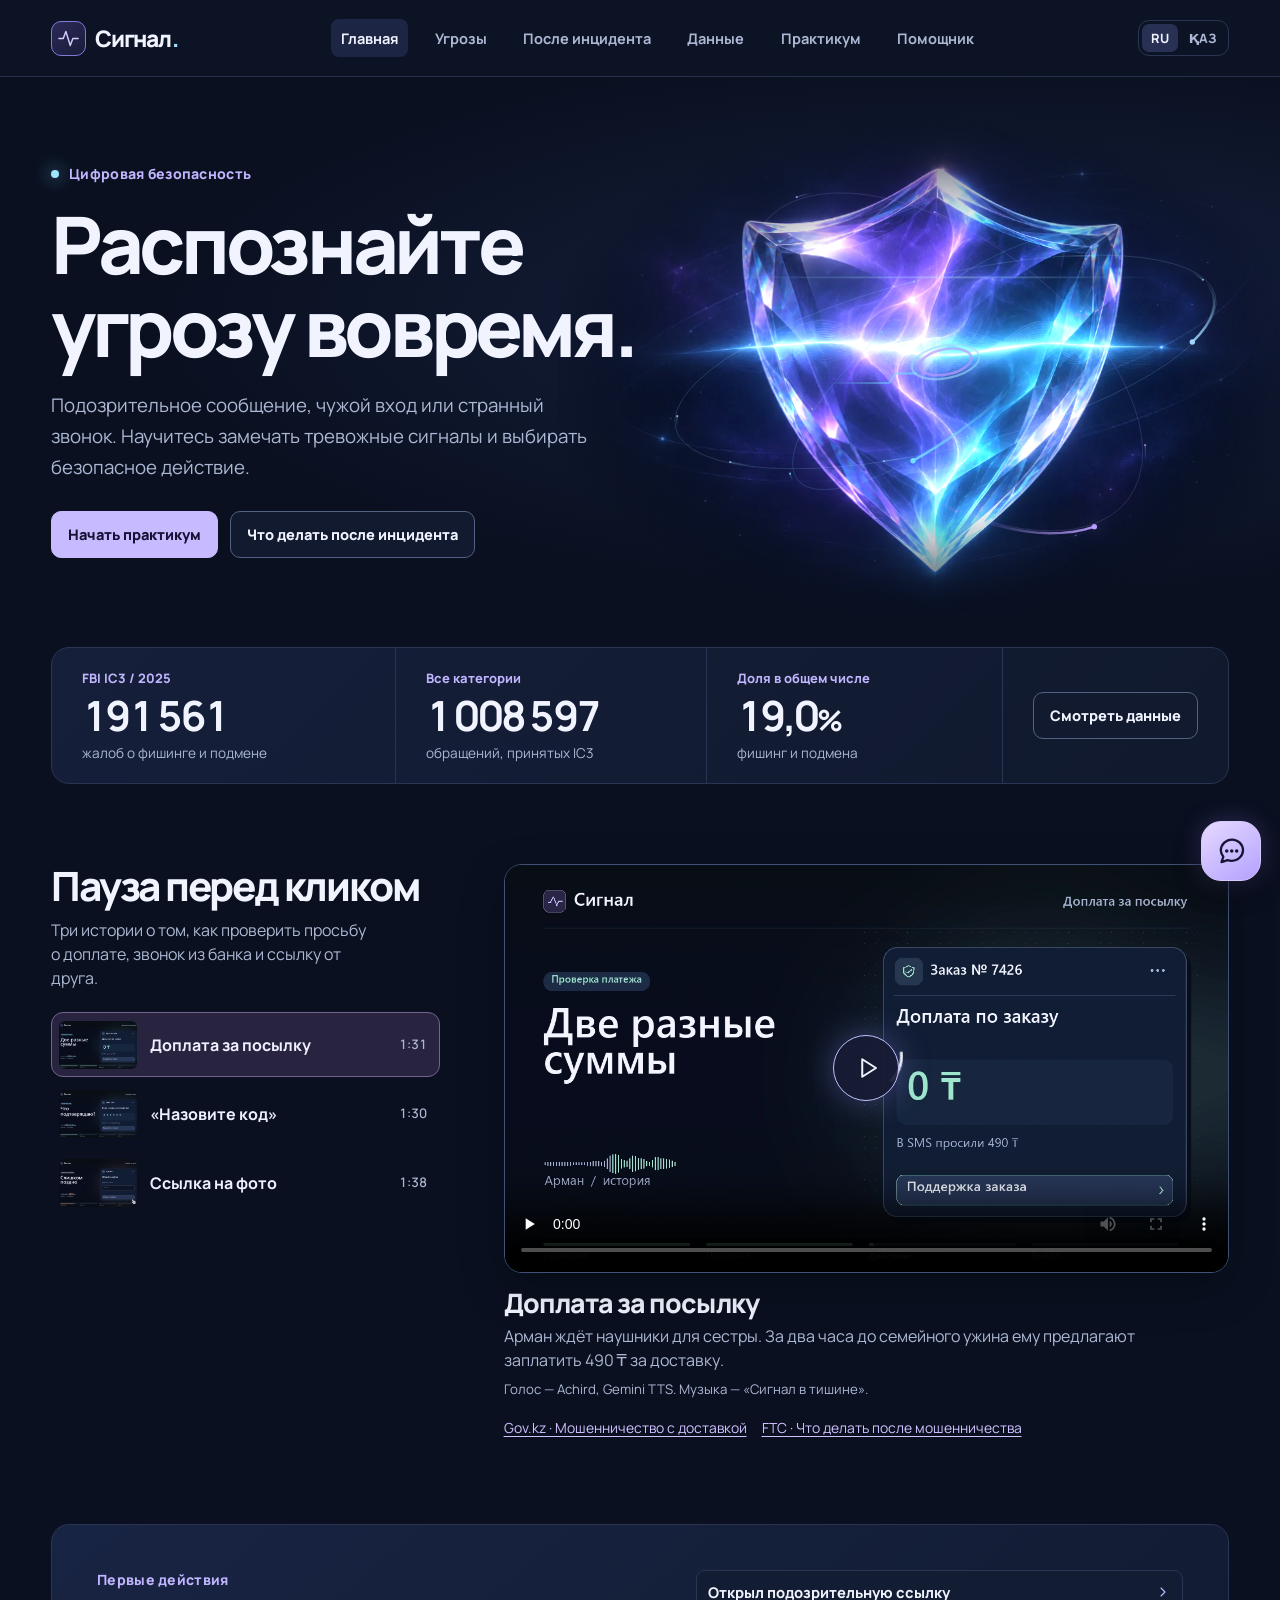
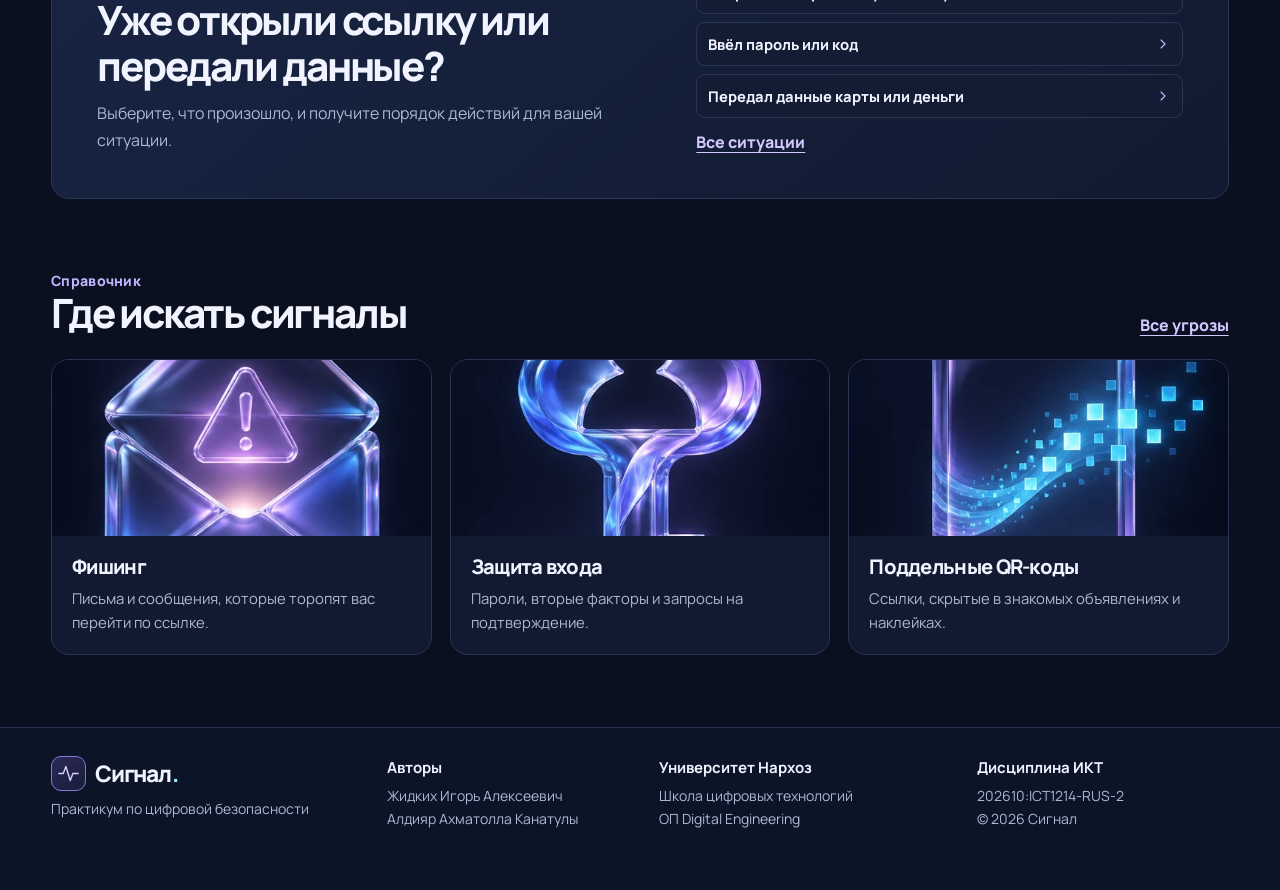
==== commit 33561086: "Сделать смену страниц плавной при обычной навигации и сохранить переходы к заданиям" ====
--- a/index.html
+++ b/index.html
@@ -1 +1 @@
-<!doctype html><html lang="ru"><head><meta charset="utf-8"><meta http-equiv="Content-Security-Policy" content="default-src 'self'; script-src 'self'; style-src 'self'; img-src 'self'; media-src 'self'; font-src 'self'; connect-src 'none'; frame-src 'none'; object-src 'none'; base-uri 'none'; form-action 'none'"><meta name="referrer" content="strict-origin-when-cross-origin"><meta name="viewport" content="width=device-width, initial-scale=1"><meta name="description" content="Практическая цифровая безопасность"><link rel="alternate" hreflang="ru" href="index.html"><link rel="alternate" hreflang="kk" href="kk/index.html"><meta name="theme-color" content="#0a1020"><title>Главная · Сигнал</title><link rel="icon" sizes="16x16 32x32 48x48 64x64" href="assets/signal-mark.ico"><link rel="icon" sizes="180x180" type="image/png" href="assets/signal-mark.png"><link rel="apple-touch-icon" href="assets/signal-mark.png"><link rel="stylesheet" href="style.css"><script defer src="classifier.js"></script><script defer src="content.js"></script><script defer src="language.js"></script><script defer src="app.js"></script><script defer src="official-sites.js"></script><script defer src="site-navigation.js"></script><script defer src="chat.js"></script><script defer src="hero.js"></script></head><body data-page="index"><a class="skip" href="#main">К содержанию</a><header class="top"><div class="wrap top-inner"><a class="brand" href="index.html" aria-label="Сигнал, главная"><span class="brand-mark"><svg aria-hidden="true" viewBox="0 0 24 24" fill="none" stroke="currentColor" stroke-width="1.6" stroke-linecap="round" stroke-linejoin="round"><path d="M1 12h5l3-8 5 16 3-8h6"/></svg></span>Сигнал<span class="brand-period">.</span></a><nav aria-label="Основная навигация"><a href="index.html" aria-current="page">Главная</a><a href="guide.html">Угрозы</a><a href="response.html">После инцидента</a><a href="data.html">Данные</a><a href="lab.html">Практикум</a><a href="assistant.html">Помощник</a></nav><div class="locale-switch" role="group" aria-label="Выбор языка"><a class="locale-option" hreflang="ru" lang="ru" href="index.html" aria-label="Русский" aria-current="true">RU</a><a class="locale-option" hreflang="kk" lang="kk" href="kk/index.html" aria-label="Қазақша">ҚАЗ</a></div></div></header><main id="main"><section class="hero" aria-labelledby="hero-title"><div class="wrap hero-inner"><div class="hero-copy"><div class="kicker"><span class="signal-dot"></span>Цифровая безопасность</div><h1 id="hero-title">Распознайте<br>угрозу вовремя.</h1><p>Подозрительное сообщение, чужой вход или странный звонок. Научитесь замечать тревожные сигналы и выбирать безопасное действие.</p><div class="actions"><a class="button primary" href="lab.html">Начать практикум</a><a class="button ghost" href="response.html">Что делать после инцидента</a></div></div><div class="hero-visual" id="hero-visual" aria-hidden="true"><div class="hero-shield"><img src="assets/hero.webp" alt="" width="1152" height="768" fetchpriority="high"></div><canvas class="hero-effects"></canvas></div></div></section><div class="wrap"><section class="home-stats" aria-label="Обращения IC3 за 2025 год"><div><small>FBI IC3 / 2025</small><strong>191 561</strong><span>жалоб о фишинге и подмене</span></div><div><small>Все категории</small><strong>1 008 597</strong><span>обращений, принятых IC3</span></div><div><small>Доля в общем числе</small><strong>19,0<span>%</span></strong><span>фишинг и подмена</span></div><div class="stat-link"><a class="button ghost" href="data.html">Смотреть данные</a></div></section><section class="film-section stories" id="film" aria-labelledby="film-title"><div class="story-sidebar"><h2 id="film-title">Пауза перед кликом</h2><p class="story-deck">Три истории о том, как проверить просьбу о доплате, звонок из банка и ссылку от друга.</p><nav class="story-menu" aria-label="Выбор видеоистории"><a class="story-select" href="#film-delivery"><img src="assets/film-poster.webp?v=14" alt="" width="88" height="52" loading="lazy"><span>Доплата за посылку</span><small>1:31</small></a><a class="story-select" href="#film-code"><img src="assets/code-poster.webp?v=14" alt="" width="88" height="52" loading="lazy"><span>«Назовите код»</span><small>1:30</small></a><a class="story-select" href="#film-link"><img src="assets/link-poster.webp?v=14" alt="" width="88" height="52" loading="lazy"><span>Ссылка на фото</span><small>1:38</small></a></nav></div><div class="story-stage"><article class="story-episode" id="film-delivery" aria-labelledby="film-delivery-title"><figure class="film-player"><div class="video-frame"><video controls playsinline preload="none" poster="assets/film-poster.webp?v=14" aria-label="Доплата за посылку" data-captions="[[0,2.882,&quot;На кухонном столе лежит пустая подарочная коробка.&quot;],[3.205,5.645,&quot;Арман ждёт посылку с наушниками для сестры.&quot;],[5.965,8.107,&quot;До семейного ужина осталось два часа.&quot;],[8.815,9.822,&quot;Телефон вибрирует.&quot;],[10.135,11.345,&quot;«Посылка задержана.&quot;],[11.395,14.26,&quot;Доплатите четыреста девяносто тенге до шести вечера».&quot;],[14.725,15.995,&quot;Арман тянется к ссылке.&quot;],[16.075,17.741,&quot;Он действительно ждёт доставку.&quot;],[18.295,19.298,&quot;Сумма небольшая.&quot;],[19.495,22.145,&quot;Но почему отправитель пишет с незнакомого номера?&quot;],[22.295,25.923,&quot;В сообщении нет ни номера заказа, ни названия магазина.&quot;],[26.185,27.165,&quot;Зато есть срок.&quot;],[27.835,31.131,&quot;Арман убирает палец со ссылки и закрывает сообщение.&quot;],[31.285,34.887,&quot;На главном экране сам находит приложение, через которое оформлял заказ.&quot;],[35.425,36.743,&quot;В списке два отправления.&quot;],[37.015,40.175,&quot;Арман открывает сегодняшнее, сверяет товар и пункт выдачи.&quot;],[40.495,43.095,&quot;Это его наушники, а не вчерашняя доставка.&quot;],[43.645,45.675,&quot;В карточке написано: «Оплачено».&quot;],[45.715,47.391,&quot;К доплате — ноль тенге.&quot;],[47.575,49.752,&quot;В сообщении просили четыреста девяносто.&quot;],[50.035,51.657,&quot;Теперь расхождение видно сразу.&quot;],[52.465,55.02,&quot;Арман открывает поддержку прямо из карточки заказа.&quot;],[55.285,56.905,&quot;Спрашивает, нужен ли платёж.&quot;],[57.292,60.293,&quot;Оператор подтверждает: заказ оплачен, можно забирать.&quot;],[61.135,63.428,&quot;Он помечает подозрительное сообщение как спам.&quot;],[63.955,66.041,&quot;Вечером сестра распаковывает наушники.&quot;],[66.385,69.109,&quot;Присланная ссылка так и осталась закрытой.&quot;],[69.205,70.629,&quot;А если карту уже ввели?&quot;],[71.425,73.135,&quot;Тогда первое действие другое.&quot;],[73.435,77.631,&quot;Сразу свяжитесь с банком через его приложение или по номеру с карты.&quot;],[78.085,79.802,&quot;Сохраните сведения о платеже.&quot;],[80.815,85.155,&quot;Когда сообщение торопит с оплатой, вернитесь туда, где делали заказ.&quot;],[85.705,89.607,&quot;Именно там можно проверить товар, статус и настоящую сумму.&quot;]]"><source src="assets/pause-before-click.mp4?v=14" type="video/mp4"><a href="assets/pause-before-click.mp4?v=14">Открыть видео</a></video><button class="film-start" type="button" aria-label="Воспроизвести Доплата за посылку" hidden><svg aria-hidden="true" viewBox="0 0 24 24" fill="none" stroke="currentColor" stroke-width="1.6" stroke-linecap="round" stroke-linejoin="round"><path d="m9 5 11 7-11 7z"/></svg></button></div></figure><h3 id="film-delivery-title">Доплата за посылку</h3><p class="story-intro">Арман ждёт наушники для сестры. За два часа до семейного ужина ему предлагают заплатить 490 ₸ за доставку.</p><p class="film-credit">Голос — Achird, Gemini TTS. Музыка — «Сигнал в тишине».</p><p class="sources"><a href="https://www.gov.kz/situations/733/1743?lang=ru">Gov.kz · Мошенничество с доставкой</a><a href="https://consumer.ftc.gov/articles/what-do-if-you-were-scammed">FTC · Что делать после мошенничества</a></p></article><article class="story-episode" id="film-code" aria-labelledby="film-code-title"><figure class="film-player"><div class="video-frame"><video controls playsinline preload="none" poster="assets/code-poster.webp?v=14" aria-label="«Назовите код»" data-captions="[[0.025,1.858,&quot;Алина ждёт автобус после занятий.&quot;],[2.395,3.639,&quot;Звонит незнакомый номер.&quot;],[3.835,6.096,&quot;Голос спокойный, на фоне слышны клавиши.&quot;],[6.415,8.805,&quot;Человек представляется сотрудником её банка.&quot;],[9.715,14.961,&quot;Он называет Алину по имени и сообщает, что кто-то отправляет с её карты двадцать восемь тысяч тенге.&quot;],[15.295,16.599,&quot;Просит оставаться на линии.&quot;],[17.215,18.05,&quot;«Сейчас придёт код.&quot;],[18.055,19.931,&quot;Назовите его, и я отменю перевод».&quot;],[20.545,22.7,&quot;В этот момент действительно приходит сообщение.&quot;],[22.823,24.473,&quot;Совпадение кажется убедительным.&quot;],[25.525,27.126,&quot;Алина читает сообщение целиком.&quot;],[27.565,29.685,&quot;Там говорится о входе с нового устройства.&quot;],[29.965,31.659,&quot;Об отмене перевода — ни слова.&quot;],[32.185,33.623,&quot;Она не просила о новом входе.&quot;],[34.795,37.01,&quot;Собеседник торопит: «Осталось несколько секунд».&quot;],[37.525,40.105,&quot;Алина ничего не диктует и нажимает красную кнопку.&quot;],[40.525,41.366,&quot;Разговор завершён.&quot;],[42.148,45.975,&quot;С домашнего экрана она открывает привычное банковское приложение.&quot;],[46.15,49.353,&quot;В списке последних операций нет перевода на названную сумму.&quot;],[50.035,51.502,&quot;Но одной проверки истории мало.&quot;],[52.045,57.761,&quot;Алина открывает чат поддержки внутри приложения и сообщает время звонка и то, какой код у неё просили.&quot;],[58.465,61.515,&quot;В ответ ей предлагают проверить устройства, с которых выполнен вход.&quot;],[61.945,63.786,&quot;В списке только её телефон.&quot;],[64.315,66.265,&quot;Одноразовый код остался у неё.&quot;],[66.895,69.885,&quot;Если код уже назван, действовать нужно сразу.&quot;],[70.285,72.459,&quot;Свяжитесь с банком через официальный канал.&quot;],[72.625,77.288,&quot;Объясните, что подтверждал код, и попросите защитить доступ и проверить операции.&quot;],[78.205,79.535,&quot;Алина успевает на автобус.&quot;],[79.975,83.724,&quot;Она запомнит не голос звонившего, а строку над цифрами.&quot;],[84.235,86.245,&quot;Сначала прочитайте, что подтверждает код.&quot;],[86.635,88.46,&quot;Передавать его собеседнику нельзя.&quot;]]"><source src="assets/never-share-code.mp4?v=14" type="video/mp4"><a href="assets/never-share-code.mp4?v=14">Открыть видео</a></video><button class="film-start" type="button" aria-label="Воспроизвести «Назовите код»" hidden><svg aria-hidden="true" viewBox="0 0 24 24" fill="none" stroke="currentColor" stroke-width="1.6" stroke-linecap="round" stroke-linejoin="round"><path d="m9 5 11 7-11 7z"/></svg></button></div></figure><h3 id="film-code-title">«Назовите код»</h3><p class="story-intro">Алине звонят якобы из банка из-за перевода на 28 000 ₸. Пока собеседник торопит, она читает строку над цифрами в SMS.</p><p class="film-credit">Голос — Achird, Gemini TTS. Музыка — «Сигнал в тишине».</p><p class="sources"><a href="https://nationalbank.kz/ru/news/informacionnye-soobshcheniya/20489">Нацбанк Казахстана · Телефонное мошенничество</a><a href="https://www.gov.kz/situations/733/1743?lang=ru">Gov.kz · Как защититься от мошенников</a></p></article><article class="story-episode" id="film-link" aria-labelledby="film-link-title"><figure class="film-player"><div class="video-frame"><video controls playsinline preload="none" poster="assets/link-poster.webp?v=14" aria-label="Ссылка на фото" data-captions="[[0,3.126,&quot;После воскресного забега Марат ждёт общие фотографии.&quot;],[3.685,6.86,&quot;В чате появляется сообщение от знакомого: «Вот наш альбом.&quot;],[7.105,8.139,&quot;Ты на третьем кадре».&quot;],[9.025,11.034,&quot;Имя и аватар знакомые.&quot;],[11.335,12.74,&quot;Марат открывает приглашение.&quot;],[13.345,17.319,&quot;Вместо снимков видит страницу, которая просит войти через электронную почту.&quot;],[18.115,20.965,&quot;Он вводит пароль и нажимает «Открыть альбом».&quot;],[21.835,24.82,&quot;Знакомые точки в поле скрыли пароль от глаз Марата.&quot;],[25.135,27.73,&quot;Сам сайт всё равно получил введённые данные.&quot;],[28.675,30.101,&quot;Появляется пустая страница.&quot;],[30.775,31.665,&quot;Ни одного снимка.&quot;],[32.185,35.466,&quot;Теперь Марат замечает, что адрес отличается от привычного сервиса.&quot;],[36.085,37.899,&quot;Ещё раз вводить пароль он не будет.&quot;],[38.965,40.155,&quot;Марат закрывает вкладку.&quot;],[40.855,43.392,&quot;На своём телефоне сам открывает приложение почты.&quot;],[43.525,46.428,&quot;Пока доступ сохранился, заходит в раздел безопасности.&quot;],[47.275,50.682,&quot;Первым делом он меняет пароль почты на новый, уникальный.&quot;],[50.995,55.043,&quot;Старый пароль он больше нигде не использовал, поэтому другие аккаунты менять не пришлось.&quot;],[56.005,58.626,&quot;Дальше Марат открывает список активных сеансов.&quot;],[59.305,60.695,&quot;Один браузер ему незнаком.&quot;],[61.345,66.5,&quot;Он завершает другие сеансы, проверяет адрес восстановления и включает двухэтапную защиту.&quot;],[67.405,69.86,&quot;Только теперь он звонит другу по сохранённому номеру.&quot;],[70.195,72.528,&quot;Друг удивлён: «Я ничего не отправлял».&quot;],[73.015,75.113,&quot;Вместе они предупреждают участников чата.&quot;],[75.625,79.335,&quot;Вечером друг присылает настоящие снимки прямо в переписку.&quot;],[79.615,81.921,&quot;Марат узнаёт тот самый финиш.&quot;],[82.045,85.373,&quot;На этот раз открывать чужую форму входа не понадобилось.&quot;],[86.305,91.785,&quot;Если ссылка вдруг требует пароль от почты, отложите её и свяжитесь с отправителем отдельно.&quot;],[92.155,96.041,&quot;А если пароль уже введён, начните восстановление с настоящего сервиса.&quot;]]"><source src="assets/photo-link.mp4?v=14" type="video/mp4"><a href="assets/photo-link.mp4?v=14">Открыть видео</a></video><button class="film-start" type="button" aria-label="Воспроизвести Ссылка на фото" hidden><svg aria-hidden="true" viewBox="0 0 24 24" fill="none" stroke="currentColor" stroke-width="1.6" stroke-linecap="round" stroke-linejoin="round"><path d="m9 5 11 7-11 7z"/></svg></button></div></figure><h3 id="film-link-title">Ссылка на фото</h3><p class="story-intro">После забега друг присылает Марату «общий альбом». Фотографий внутри нет, а пароль от почты Марат уже ввёл.</p><p class="film-credit">Голос — Achird, Gemini TTS. Музыка — «Сигнал в тишине».</p><p class="sources"><a href="https://consumer.ftc.gov/articles/how-recognize-avoid-phishing-scams">FTC · Как распознать фишинг</a><a href="https://consumer.ftc.gov/articles/how-recover-your-hacked-email-or-social-media-account">FTC · Восстановление почты и аккаунтов</a></p></article></div></section><section class="home-response"><div><div class="kicker">Первые действия</div><h2>Уже открыли ссылку или передали данные?</h2><p>Выберите, что произошло, и получите порядок действий для вашей ситуации.</p></div><div class="home-response-links"><a class="response-link" href="response.html#link">Открыл подозрительную ссылку<svg aria-hidden="true" viewBox="0 0 24 24" fill="none" stroke="currentColor" stroke-width="1.6" stroke-linecap="round" stroke-linejoin="round"><path d="m6 9 6 6 6-6"/></svg></a><a class="response-link" href="response.html#account">Ввёл пароль или код<svg aria-hidden="true" viewBox="0 0 24 24" fill="none" stroke="currentColor" stroke-width="1.6" stroke-linecap="round" stroke-linejoin="round"><path d="m6 9 6 6 6-6"/></svg></a><a class="response-link" href="response.html#payment">Передал данные карты или деньги<svg aria-hidden="true" viewBox="0 0 24 24" fill="none" stroke="currentColor" stroke-width="1.6" stroke-linecap="round" stroke-linejoin="round"><path d="m6 9 6 6 6-6"/></svg></a><a class="text-link" href="response.html">Все ситуации</a></div></section><section class="home-guide"><div class="section-title"><div><div class="kicker">Справочник</div><h2>Где искать сигналы</h2></div><a class="text-link" href="guide.html">Все угрозы</a></div><div class="feature-grid"><a class="feature" href="guide.html#phishing"><img src="assets/mail.webp" alt="" loading="lazy" width="510" height="700"><div><h3>Фишинг</h3><p>Письма и сообщения, которые торопят вас перейти по ссылке.</p></div></a><a class="feature" href="guide.html#mfa"><img src="assets/key.webp" alt="" loading="lazy" width="510" height="700"><div><h3>Защита входа</h3><p>Пароли, вторые факторы и запросы на подтверждение.</p></div></a><a class="feature" href="guide.html#qr"><img src="assets/device.webp" alt="" loading="lazy" width="510" height="700"><div><h3>Поддельные QR-коды</h3><p>Ссылки, скрытые в знакомых объявлениях и наклейках.</p></div></a></div></section></div></main><footer class="footer"><div class="wrap footer-grid"><div><a class="brand" href="index.html" aria-label="Сигнал, главная"><span class="brand-mark"><svg aria-hidden="true" viewBox="0 0 24 24" fill="none" stroke="currentColor" stroke-width="1.6" stroke-linecap="round" stroke-linejoin="round"><path d="M1 12h5l3-8 5 16 3-8h6"/></svg></span>Сигнал<span class="brand-period">.</span></a><p>Практикум по цифровой безопасности</p></div><div><strong>Авторы</strong><p>Жидких Игорь Алексеевич<br>Алдияр Ахматолла Канатулы</p></div><div><strong>Университет Нархоз</strong><p>Школа цифровых технологий<br>ОП Digital Engineering</p></div><div><strong>Дисциплина ИКТ</strong><p>202610:ICT1214-RUS-2<br>© 2026 Сигнал</p></div></div></footer><button class="chat-launcher" type="button" data-chat-open hidden aria-label="Открыть помощника" title="Открыть помощника" aria-haspopup="dialog" aria-controls="chat-dialog" aria-expanded="false"><svg aria-hidden="true" viewBox="0 0 24 24" fill="none" stroke="currentColor" stroke-width="1.6" stroke-linecap="round" stroke-linejoin="round"><path d="M20.5 11.4a7.8 7.8 0 0 1-8 7.5 9 9 0 0 1-2.9-.5l-4.3 1.4 1.3-3.8a7.2 7.2 0 0 1-1.8-4.6 7.9 7.9 0 0 1 8-7.5 7.8 7.8 0 0 1 7.7 7.5Z"/><path d="M9 12h.01m3.5 0h.01m3.5 0h.01" stroke-width="2.5"/></svg></button><dialog class="chat-dialog" id="chat-dialog" aria-labelledby="chat-title"><div class="chat"><header class="chat-header"><div class="brand-mark"><svg aria-hidden="true" viewBox="0 0 24 24" fill="none" stroke="currentColor" stroke-width="1.6" stroke-linecap="round" stroke-linejoin="round"><path d="M1 12h5l3-8 5 16 3-8h6"/></svg></div><div><strong id="chat-title">Помощник Сигнала</strong><span id="mode">Режим справочника</span></div><button class="chip" id="reset-chat" type="button">Очистить</button><button class="icon-button chat-resize" type="button" aria-label="Развернуть окно чата" title="Развернуть окно чата"><svg aria-hidden="true" viewBox="0 0 24 24" fill="none" stroke="currentColor" stroke-width="1.6" stroke-linecap="round" stroke-linejoin="round"><path d="M14 4h6v6m0-6-7 7M10 20H4v-6m0 6 7-7"/></svg><svg aria-hidden="true" viewBox="0 0 24 24" fill="none" stroke="currentColor" stroke-width="1.6" stroke-linecap="round" stroke-linejoin="round"><path d="M20 4l-7 7m0-6v6h6M4 20l7-7m0 6v-6H5"/></svg></button><button class="icon-button chat-close" type="button" data-chat-close aria-label="Закрыть чат"><svg aria-hidden="true" viewBox="0 0 24 24" fill="none" stroke="currentColor" stroke-width="1.6" stroke-linecap="round" stroke-linejoin="round"><path d="m6 6 12 12M6 18 18 6"/></svg></button></header><div class="messages" id="messages" role="log" aria-label="Диалог" aria-live="polite" tabindex="0"></div><div class="quick" aria-label="Примеры вопросов"><button class="chip" type="button">Как распознать фишинг?</button><button class="chip" type="button">Что такое 2FA?</button><button class="chip" type="button">Что делать, если списали деньги?</button></div><form id="chat-form"><label class="visually-hidden" for="question">Ваш вопрос</label><input id="question" placeholder="Напишите вопрос…" autocomplete="off" maxlength="1200" required><button class="send primary" aria-label="Отправить вопрос" type="submit"><svg aria-hidden="true" viewBox="0 0 24 24" fill="none" stroke="currentColor" stroke-width="1.6" stroke-linecap="round" stroke-linejoin="round"><path d="M12 19V5M6 11l6-6 6 6"/></svg></button></form><p class="chat-note">Не вводите пароли, коды и личные данные. <a class="about-chat" href="assistant.html">О помощнике</a></p></div></dialog></body></html>+<!doctype html><html lang="ru"><head><meta charset="utf-8"><meta http-equiv="Content-Security-Policy" content="default-src 'self'; script-src 'self'; style-src 'self'; img-src 'self'; media-src 'self'; font-src 'self'; connect-src 'none'; frame-src 'none'; object-src 'none'; base-uri 'none'; form-action 'none'"><meta name="referrer" content="strict-origin-when-cross-origin"><meta name="viewport" content="width=device-width, initial-scale=1"><meta name="description" content="Практическая цифровая безопасность"><link rel="alternate" hreflang="ru" href="index.html"><link rel="alternate" hreflang="kk" href="kk/index.html"><meta name="theme-color" content="#0a1020"><title>Главная · Сигнал</title><link rel="icon" sizes="16x16 32x32 48x48 64x64" href="assets/signal-mark.ico"><link rel="icon" sizes="180x180" type="image/png" href="assets/signal-mark.png"><link rel="apple-touch-icon" href="assets/signal-mark.png"><link rel="stylesheet" href="style.css"><link rel="stylesheet" href="assets/navigation.css"><script defer src="classifier.js"></script><script defer src="content.js"></script><script defer src="language.js"></script><script defer src="app.js"></script><script defer src="official-sites.js"></script><script defer src="site-navigation.js"></script><script defer src="chat.js"></script><script defer src="hero.js"></script></head><body data-page="index"><a class="skip" href="#main">К содержанию</a><header class="top"><div class="wrap top-inner"><a class="brand" href="index.html" aria-label="Сигнал, главная"><span class="brand-mark"><svg aria-hidden="true" viewBox="0 0 24 24" fill="none" stroke="currentColor" stroke-width="1.6" stroke-linecap="round" stroke-linejoin="round"><path d="M1 12h5l3-8 5 16 3-8h6"/></svg></span>Сигнал<span class="brand-period">.</span></a><nav aria-label="Основная навигация"><a href="index.html" aria-current="page">Главная</a><a href="guide.html">Угрозы</a><a href="response.html">После инцидента</a><a href="data.html">Данные</a><a href="lab.html">Практикум</a><a href="assistant.html">Помощник</a></nav><div class="locale-switch" role="group" aria-label="Выбор языка"><a class="locale-option" hreflang="ru" lang="ru" href="index.html" aria-label="Русский" aria-current="true">RU</a><a class="locale-option" hreflang="kk" lang="kk" href="kk/index.html" aria-label="Қазақша">ҚАЗ</a></div></div></header><main id="main"><section class="hero" aria-labelledby="hero-title"><div class="wrap hero-inner"><div class="hero-copy"><div class="kicker"><span class="signal-dot"></span>Цифровая безопасность</div><h1 id="hero-title">Распознайте<br>угрозу вовремя.</h1><p>Подозрительное сообщение, чужой вход или странный звонок. Научитесь замечать тревожные сигналы и выбирать безопасное действие.</p><div class="actions"><a class="button primary" href="lab.html">Начать практикум</a><a class="button ghost" href="response.html">Что делать после инцидента</a></div></div><div class="hero-visual" id="hero-visual" aria-hidden="true"><div class="hero-shield"><img src="assets/hero.webp" alt="" width="1152" height="768" fetchpriority="high"></div><canvas class="hero-effects"></canvas></div></div></section><div class="wrap"><section class="home-stats" aria-label="Обращения IC3 за 2025 год"><div><small>FBI IC3 / 2025</small><strong>191 561</strong><span>жалоб о фишинге и подмене</span></div><div><small>Все категории</small><strong>1 008 597</strong><span>обращений, принятых IC3</span></div><div><small>Доля в общем числе</small><strong>19,0<span>%</span></strong><span>фишинг и подмена</span></div><div class="stat-link"><a class="button ghost" href="data.html">Смотреть данные</a></div></section><section class="film-section stories" id="film" aria-labelledby="film-title"><div class="story-sidebar"><h2 id="film-title">Пауза перед кликом</h2><p class="story-deck">Три истории о том, как проверить просьбу о доплате, звонок из банка и ссылку от друга.</p><nav class="story-menu" aria-label="Выбор видеоистории"><a class="story-select" href="#film-delivery"><img src="assets/film-poster.webp?v=14" alt="" width="88" height="52" loading="lazy"><span>Доплата за посылку</span><small>1:31</small></a><a class="story-select" href="#film-code"><img src="assets/code-poster.webp?v=14" alt="" width="88" height="52" loading="lazy"><span>«Назовите код»</span><small>1:30</small></a><a class="story-select" href="#film-link"><img src="assets/link-poster.webp?v=14" alt="" width="88" height="52" loading="lazy"><span>Ссылка на фото</span><small>1:38</small></a></nav></div><div class="story-stage"><article class="story-episode" id="film-delivery" aria-labelledby="film-delivery-title"><figure class="film-player"><div class="video-frame"><video controls playsinline preload="none" poster="assets/film-poster.webp?v=14" aria-label="Доплата за посылку" data-captions="[[0,2.882,&quot;На кухонном столе лежит пустая подарочная коробка.&quot;],[3.205,5.645,&quot;Арман ждёт посылку с наушниками для сестры.&quot;],[5.965,8.107,&quot;До семейного ужина осталось два часа.&quot;],[8.815,9.822,&quot;Телефон вибрирует.&quot;],[10.135,11.345,&quot;«Посылка задержана.&quot;],[11.395,14.26,&quot;Доплатите четыреста девяносто тенге до шести вечера».&quot;],[14.725,15.995,&quot;Арман тянется к ссылке.&quot;],[16.075,17.741,&quot;Он действительно ждёт доставку.&quot;],[18.295,19.298,&quot;Сумма небольшая.&quot;],[19.495,22.145,&quot;Но почему отправитель пишет с незнакомого номера?&quot;],[22.295,25.923,&quot;В сообщении нет ни номера заказа, ни названия магазина.&quot;],[26.185,27.165,&quot;Зато есть срок.&quot;],[27.835,31.131,&quot;Арман убирает палец со ссылки и закрывает сообщение.&quot;],[31.285,34.887,&quot;На главном экране сам находит приложение, через которое оформлял заказ.&quot;],[35.425,36.743,&quot;В списке два отправления.&quot;],[37.015,40.175,&quot;Арман открывает сегодняшнее, сверяет товар и пункт выдачи.&quot;],[40.495,43.095,&quot;Это его наушники, а не вчерашняя доставка.&quot;],[43.645,45.675,&quot;В карточке написано: «Оплачено».&quot;],[45.715,47.391,&quot;К доплате — ноль тенге.&quot;],[47.575,49.752,&quot;В сообщении просили четыреста девяносто.&quot;],[50.035,51.657,&quot;Теперь расхождение видно сразу.&quot;],[52.465,55.02,&quot;Арман открывает поддержку прямо из карточки заказа.&quot;],[55.285,56.905,&quot;Спрашивает, нужен ли платёж.&quot;],[57.292,60.293,&quot;Оператор подтверждает: заказ оплачен, можно забирать.&quot;],[61.135,63.428,&quot;Он помечает подозрительное сообщение как спам.&quot;],[63.955,66.041,&quot;Вечером сестра распаковывает наушники.&quot;],[66.385,69.109,&quot;Присланная ссылка так и осталась закрытой.&quot;],[69.205,70.629,&quot;А если карту уже ввели?&quot;],[71.425,73.135,&quot;Тогда первое действие другое.&quot;],[73.435,77.631,&quot;Сразу свяжитесь с банком через его приложение или по номеру с карты.&quot;],[78.085,79.802,&quot;Сохраните сведения о платеже.&quot;],[80.815,85.155,&quot;Когда сообщение торопит с оплатой, вернитесь туда, где делали заказ.&quot;],[85.705,89.607,&quot;Именно там можно проверить товар, статус и настоящую сумму.&quot;]]"><source src="assets/pause-before-click.mp4?v=14" type="video/mp4"><a href="assets/pause-before-click.mp4?v=14">Открыть видео</a></video><button class="film-start" type="button" aria-label="Воспроизвести Доплата за посылку" hidden><svg aria-hidden="true" viewBox="0 0 24 24" fill="none" stroke="currentColor" stroke-width="1.6" stroke-linecap="round" stroke-linejoin="round"><path d="m9 5 11 7-11 7z"/></svg></button></div></figure><h3 id="film-delivery-title">Доплата за посылку</h3><p class="story-intro">Арман ждёт наушники для сестры. За два часа до семейного ужина ему предлагают заплатить 490 ₸ за доставку.</p><p class="film-credit">Голос — Achird, Gemini TTS. Музыка — «Сигнал в тишине».</p><p class="sources"><a href="https://www.gov.kz/situations/733/1743?lang=ru">Gov.kz · Мошенничество с доставкой</a><a href="https://consumer.ftc.gov/articles/what-do-if-you-were-scammed">FTC · Что делать после мошенничества</a></p></article><article class="story-episode" id="film-code" aria-labelledby="film-code-title"><figure class="film-player"><div class="video-frame"><video controls playsinline preload="none" poster="assets/code-poster.webp?v=14" aria-label="«Назовите код»" data-captions="[[0.025,1.858,&quot;Алина ждёт автобус после занятий.&quot;],[2.395,3.639,&quot;Звонит незнакомый номер.&quot;],[3.835,6.096,&quot;Голос спокойный, на фоне слышны клавиши.&quot;],[6.415,8.805,&quot;Человек представляется сотрудником её банка.&quot;],[9.715,14.961,&quot;Он называет Алину по имени и сообщает, что кто-то отправляет с её карты двадцать восемь тысяч тенге.&quot;],[15.295,16.599,&quot;Просит оставаться на линии.&quot;],[17.215,18.05,&quot;«Сейчас придёт код.&quot;],[18.055,19.931,&quot;Назовите его, и я отменю перевод».&quot;],[20.545,22.7,&quot;В этот момент действительно приходит сообщение.&quot;],[22.823,24.473,&quot;Совпадение кажется убедительным.&quot;],[25.525,27.126,&quot;Алина читает сообщение целиком.&quot;],[27.565,29.685,&quot;Там говорится о входе с нового устройства.&quot;],[29.965,31.659,&quot;Об отмене перевода — ни слова.&quot;],[32.185,33.623,&quot;Она не просила о новом входе.&quot;],[34.795,37.01,&quot;Собеседник торопит: «Осталось несколько секунд».&quot;],[37.525,40.105,&quot;Алина ничего не диктует и нажимает красную кнопку.&quot;],[40.525,41.366,&quot;Разговор завершён.&quot;],[42.148,45.975,&quot;С домашнего экрана она открывает привычное банковское приложение.&quot;],[46.15,49.353,&quot;В списке последних операций нет перевода на названную сумму.&quot;],[50.035,51.502,&quot;Но одной проверки истории мало.&quot;],[52.045,57.761,&quot;Алина открывает чат поддержки внутри приложения и сообщает время звонка и то, какой код у неё просили.&quot;],[58.465,61.515,&quot;В ответ ей предлагают проверить устройства, с которых выполнен вход.&quot;],[61.945,63.786,&quot;В списке только её телефон.&quot;],[64.315,66.265,&quot;Одноразовый код остался у неё.&quot;],[66.895,69.885,&quot;Если код уже назван, действовать нужно сразу.&quot;],[70.285,72.459,&quot;Свяжитесь с банком через официальный канал.&quot;],[72.625,77.288,&quot;Объясните, что подтверждал код, и попросите защитить доступ и проверить операции.&quot;],[78.205,79.535,&quot;Алина успевает на автобус.&quot;],[79.975,83.724,&quot;Она запомнит не голос звонившего, а строку над цифрами.&quot;],[84.235,86.245,&quot;Сначала прочитайте, что подтверждает код.&quot;],[86.635,88.46,&quot;Передавать его собеседнику нельзя.&quot;]]"><source src="assets/never-share-code.mp4?v=14" type="video/mp4"><a href="assets/never-share-code.mp4?v=14">Открыть видео</a></video><button class="film-start" type="button" aria-label="Воспроизвести «Назовите код»" hidden><svg aria-hidden="true" viewBox="0 0 24 24" fill="none" stroke="currentColor" stroke-width="1.6" stroke-linecap="round" stroke-linejoin="round"><path d="m9 5 11 7-11 7z"/></svg></button></div></figure><h3 id="film-code-title">«Назовите код»</h3><p class="story-intro">Алине звонят якобы из банка из-за перевода на 28 000 ₸. Пока собеседник торопит, она читает строку над цифрами в SMS.</p><p class="film-credit">Голос — Achird, Gemini TTS. Музыка — «Сигнал в тишине».</p><p class="sources"><a href="https://nationalbank.kz/ru/news/informacionnye-soobshcheniya/20489">Нацбанк Казахстана · Телефонное мошенничество</a><a href="https://www.gov.kz/situations/733/1743?lang=ru">Gov.kz · Как защититься от мошенников</a></p></article><article class="story-episode" id="film-link" aria-labelledby="film-link-title"><figure class="film-player"><div class="video-frame"><video controls playsinline preload="none" poster="assets/link-poster.webp?v=14" aria-label="Ссылка на фото" data-captions="[[0,3.126,&quot;После воскресного забега Марат ждёт общие фотографии.&quot;],[3.685,6.86,&quot;В чате появляется сообщение от знакомого: «Вот наш альбом.&quot;],[7.105,8.139,&quot;Ты на третьем кадре».&quot;],[9.025,11.034,&quot;Имя и аватар знакомые.&quot;],[11.335,12.74,&quot;Марат открывает приглашение.&quot;],[13.345,17.319,&quot;Вместо снимков видит страницу, которая просит войти через электронную почту.&quot;],[18.115,20.965,&quot;Он вводит пароль и нажимает «Открыть альбом».&quot;],[21.835,24.82,&quot;Знакомые точки в поле скрыли пароль от глаз Марата.&quot;],[25.135,27.73,&quot;Сам сайт всё равно получил введённые данные.&quot;],[28.675,30.101,&quot;Появляется пустая страница.&quot;],[30.775,31.665,&quot;Ни одного снимка.&quot;],[32.185,35.466,&quot;Теперь Марат замечает, что адрес отличается от привычного сервиса.&quot;],[36.085,37.899,&quot;Ещё раз вводить пароль он не будет.&quot;],[38.965,40.155,&quot;Марат закрывает вкладку.&quot;],[40.855,43.392,&quot;На своём телефоне сам открывает приложение почты.&quot;],[43.525,46.428,&quot;Пока доступ сохранился, заходит в раздел безопасности.&quot;],[47.275,50.682,&quot;Первым делом он меняет пароль почты на новый, уникальный.&quot;],[50.995,55.043,&quot;Старый пароль он больше нигде не использовал, поэтому другие аккаунты менять не пришлось.&quot;],[56.005,58.626,&quot;Дальше Марат открывает список активных сеансов.&quot;],[59.305,60.695,&quot;Один браузер ему незнаком.&quot;],[61.345,66.5,&quot;Он завершает другие сеансы, проверяет адрес восстановления и включает двухэтапную защиту.&quot;],[67.405,69.86,&quot;Только теперь он звонит другу по сохранённому номеру.&quot;],[70.195,72.528,&quot;Друг удивлён: «Я ничего не отправлял».&quot;],[73.015,75.113,&quot;Вместе они предупреждают участников чата.&quot;],[75.625,79.335,&quot;Вечером друг присылает настоящие снимки прямо в переписку.&quot;],[79.615,81.921,&quot;Марат узнаёт тот самый финиш.&quot;],[82.045,85.373,&quot;На этот раз открывать чужую форму входа не понадобилось.&quot;],[86.305,91.785,&quot;Если ссылка вдруг требует пароль от почты, отложите её и свяжитесь с отправителем отдельно.&quot;],[92.155,96.041,&quot;А если пароль уже введён, начните восстановление с настоящего сервиса.&quot;]]"><source src="assets/photo-link.mp4?v=14" type="video/mp4"><a href="assets/photo-link.mp4?v=14">Открыть видео</a></video><button class="film-start" type="button" aria-label="Воспроизвести Ссылка на фото" hidden><svg aria-hidden="true" viewBox="0 0 24 24" fill="none" stroke="currentColor" stroke-width="1.6" stroke-linecap="round" stroke-linejoin="round"><path d="m9 5 11 7-11 7z"/></svg></button></div></figure><h3 id="film-link-title">Ссылка на фото</h3><p class="story-intro">После забега друг присылает Марату «общий альбом». Фотографий внутри нет, а пароль от почты Марат уже ввёл.</p><p class="film-credit">Голос — Achird, Gemini TTS. Музыка — «Сигнал в тишине».</p><p class="sources"><a href="https://consumer.ftc.gov/articles/how-recognize-avoid-phishing-scams">FTC · Как распознать фишинг</a><a href="https://consumer.ftc.gov/articles/how-recover-your-hacked-email-or-social-media-account">FTC · Восстановление почты и аккаунтов</a></p></article></div></section><section class="home-response"><div><div class="kicker">Первые действия</div><h2>Уже открыли ссылку или передали данные?</h2><p>Выберите, что произошло, и получите порядок действий для вашей ситуации.</p></div><div class="home-response-links"><a class="response-link" href="response.html#link">Открыл подозрительную ссылку<svg aria-hidden="true" viewBox="0 0 24 24" fill="none" stroke="currentColor" stroke-width="1.6" stroke-linecap="round" stroke-linejoin="round"><path d="m6 9 6 6 6-6"/></svg></a><a class="response-link" href="response.html#account">Ввёл пароль или код<svg aria-hidden="true" viewBox="0 0 24 24" fill="none" stroke="currentColor" stroke-width="1.6" stroke-linecap="round" stroke-linejoin="round"><path d="m6 9 6 6 6-6"/></svg></a><a class="response-link" href="response.html#payment">Передал данные карты или деньги<svg aria-hidden="true" viewBox="0 0 24 24" fill="none" stroke="currentColor" stroke-width="1.6" stroke-linecap="round" stroke-linejoin="round"><path d="m6 9 6 6 6-6"/></svg></a><a class="text-link" href="response.html">Все ситуации</a></div></section><section class="home-guide"><div class="section-title"><div><div class="kicker">Справочник</div><h2>Где искать сигналы</h2></div><a class="text-link" href="guide.html">Все угрозы</a></div><div class="feature-grid"><a class="feature" href="guide.html#phishing"><img src="assets/mail.webp" alt="" loading="lazy" width="510" height="700"><div><h3>Фишинг</h3><p>Письма и сообщения, которые торопят вас перейти по ссылке.</p></div></a><a class="feature" href="guide.html#mfa"><img src="assets/key.webp" alt="" loading="lazy" width="510" height="700"><div><h3>Защита входа</h3><p>Пароли, вторые факторы и запросы на подтверждение.</p></div></a><a class="feature" href="guide.html#qr"><img src="assets/device.webp" alt="" loading="lazy" width="510" height="700"><div><h3>Поддельные QR-коды</h3><p>Ссылки, скрытые в знакомых объявлениях и наклейках.</p></div></a></div></section></div></main><footer class="footer"><div class="wrap footer-grid"><div><a class="brand" href="index.html" aria-label="Сигнал, главная"><span class="brand-mark"><svg aria-hidden="true" viewBox="0 0 24 24" fill="none" stroke="currentColor" stroke-width="1.6" stroke-linecap="round" stroke-linejoin="round"><path d="M1 12h5l3-8 5 16 3-8h6"/></svg></span>Сигнал<span class="brand-period">.</span></a><p>Практикум по цифровой безопасности</p></div><div><strong>Авторы</strong><p>Жидких Игорь Алексеевич<br>Алдияр Ахматолла Канатулы</p></div><div><strong>Университет Нархоз</strong><p>Школа цифровых технологий<br>ОП Digital Engineering</p></div><div><strong>Дисциплина ИКТ</strong><p>202610:ICT1214-RUS-2<br>© 2026 Сигнал</p></div></div></footer><button class="chat-launcher" type="button" data-chat-open hidden aria-label="Открыть помощника" title="Открыть помощника" aria-haspopup="dialog" aria-controls="chat-dialog" aria-expanded="false"><svg aria-hidden="true" viewBox="0 0 24 24" fill="none" stroke="currentColor" stroke-width="1.6" stroke-linecap="round" stroke-linejoin="round"><path d="M20.5 11.4a7.8 7.8 0 0 1-8 7.5 9 9 0 0 1-2.9-.5l-4.3 1.4 1.3-3.8a7.2 7.2 0 0 1-1.8-4.6 7.9 7.9 0 0 1 8-7.5 7.8 7.8 0 0 1 7.7 7.5Z"/><path d="M9 12h.01m3.5 0h.01m3.5 0h.01" stroke-width="2.5"/></svg></button><dialog class="chat-dialog" id="chat-dialog" aria-labelledby="chat-title"><div class="chat"><header class="chat-header"><div class="brand-mark"><svg aria-hidden="true" viewBox="0 0 24 24" fill="none" stroke="currentColor" stroke-width="1.6" stroke-linecap="round" stroke-linejoin="round"><path d="M1 12h5l3-8 5 16 3-8h6"/></svg></div><div><strong id="chat-title">Помощник Сигнала</strong><span id="mode">Режим справочника</span></div><button class="chip" id="reset-chat" type="button">Очистить</button><button class="icon-button chat-resize" type="button" aria-label="Развернуть окно чата" title="Развернуть окно чата"><svg aria-hidden="true" viewBox="0 0 24 24" fill="none" stroke="currentColor" stroke-width="1.6" stroke-linecap="round" stroke-linejoin="round"><path d="M14 4h6v6m0-6-7 7M10 20H4v-6m0 6 7-7"/></svg><svg aria-hidden="true" viewBox="0 0 24 24" fill="none" stroke="currentColor" stroke-width="1.6" stroke-linecap="round" stroke-linejoin="round"><path d="M20 4l-7 7m0-6v6h6M4 20l7-7m0 6v-6H5"/></svg></button><button class="icon-button chat-close" type="button" data-chat-close aria-label="Закрыть чат"><svg aria-hidden="true" viewBox="0 0 24 24" fill="none" stroke="currentColor" stroke-width="1.6" stroke-linecap="round" stroke-linejoin="round"><path d="m6 6 12 12M6 18 18 6"/></svg></button></header><div class="messages" id="messages" role="log" aria-label="Диалог" aria-live="polite" tabindex="0"></div><div class="quick" aria-label="Примеры вопросов"><button class="chip" type="button">Как распознать фишинг?</button><button class="chip" type="button">Что такое 2FA?</button><button class="chip" type="button">Что делать, если списали деньги?</button></div><form id="chat-form"><label class="visually-hidden" for="question">Ваш вопрос</label><input id="question" placeholder="Напишите вопрос…" autocomplete="off" maxlength="1200" required><button class="send primary" aria-label="Отправить вопрос" type="submit"><svg aria-hidden="true" viewBox="0 0 24 24" fill="none" stroke="currentColor" stroke-width="1.6" stroke-linecap="round" stroke-linejoin="round"><path d="M12 19V5M6 11l6-6 6 6"/></svg></button></form><p class="chat-note">Не вводите пароли, коды и личные данные. <a class="about-chat" href="assistant.html">О помощнике</a></p></div></dialog></body></html>
--- a/style.css
+++ b/style.css
@@ -375,78 +375,66 @@
 .compare-row.unreported strong{font-weight:500;color:var(--muted);font-size:.85rem}
 @media(max-width:820px){.figure-grid{grid-template-columns:1fr}.trend-year{grid-template-rows:23px 120px 27px}}
 
-/* The field guide and practice share an instrument panel and opposing signal tracks. */
-.chapter{position:relative;isolation:isolate;overflow:hidden;border-bottom:1px solid #35354c;background:radial-gradient(ellipse at 72% 40%,#191832,transparent 56%),#0a1020}
-.chapter-layout{display:grid;grid-template-columns:1fr 1fr;align-items:center;gap:1rem;min-height:clamp(300px,28vw,410px);padding-block:26px}
-.chapter-copy{position:relative;z-index:1}
-.chapter-label{font-size:.9rem;font-weight:700;color:#cabfff;display:flex;gap:10px;align-items:center}
-.chapter-label>span{width:21px;height:11px;background:repeating-linear-gradient(115deg,#ad9cf0 0 2px,transparent 2px 5px)}
-.chapter h1{font-size:clamp(3.25rem,6.6vw,6rem);letter-spacing:-.075em;line-height:1.04;margin:10px 0 14px}
-.word-mask{display:block;overflow:clip;padding:0 .05em .08em 0;margin-bottom:-.08em}
-.word-mask>span{display:block}
-.chapter-copy p{max-width:37em;margin:0;color:#c5cadd;font-size:clamp(.98rem,1.35vw,1.12rem);line-height:1.55}
-.chapter-instrument{position:relative;display:grid;place-items:center;isolation:isolate;align-self:stretch;min-width:0}
-.instrument-image{position:absolute;inset:-7% -4% -11%;z-index:1;display:grid;place-items:center;pointer-events:none}
-.instrument-image img{grid-area:1/1;max-width:100%;width:100%;height:100%;object-fit:contain;min-height:0}
-.instrument-count{position:absolute;right:0;bottom:0;display:flex;gap:7px;align-items:baseline;color:#b6bfd2;font-size:.82rem;z-index:2;letter-spacing:.01em}
-.instrument-count b{font:600 1.2rem/1 ui-monospace,Consolas,monospace;color:#e7e1ff}
-.instrument-lines{position:absolute;inset:8% -10%;overflow:hidden;mask-image:linear-gradient(95deg,transparent,#000 24% 76%,transparent);pointer-events:none;opacity:.85;
- background-image:radial-gradient(#9389b146 .8px,transparent .9px);background-size:14px 14px}
-.instrument-lines i{display:block;position:absolute;width:95%;height:23%;border-top:1px solid #ada1e336;border-right:1px solid #ada1e336;border-radius:0 24px 0 0;left:-6%;top:26%;transform:skewX(-33deg)}
-.instrument-lines i+i{top:auto;bottom:19%;left:15%;transform:rotate(180deg) skewX(-33deg)}
-.chapter+.content-section{padding-top:clamp(20px,2.8vw,40px)}
-body[data-page=lab] .practice-quick{background:linear-gradient(116deg,#d4c7ff,#b7acf6);border:0;color:#231e39}
-body[data-page=lab] .practice-quick p{color:#38334d;max-width:39ch}
-body[data-page=lab] .practice-quick .primary{color:#f6f3ff;background:#241f35;border-color:#241f35}
-body[data-page=lab] .practice-quick .primary:is(:hover,:focus-visible){background:#44395e}
-.practice-paths .practice-route{position:relative;padding-right:2.5em}
-.practice-paths .practice-route::after{content:"↗";position:absolute;right:12px;top:10px;font-size:1.3em;color:#a99bcd}
-body:has(.practice-quick button:is(:hover,:focus-visible)) .switch-cap{transform:translateY(5%)}
-@supports(view-transition-name: root){
-  @view-transition{navigation:auto}
-  @media(prefers-reduced-motion:no-preference){
-    .top{view-transition-name:site-header}
-    ::view-transition-old(root){animation:signal-leave .17s ease-out both}
-    ::view-transition-new(root){animation:signal-enter .29s cubic-bezier(.22,1,.36,1) both}
-    ::view-transition-group(site-header){animation-duration:.16s}
-  }
-  @media(prefers-reduced-motion:reduce){::view-transition-group(*),::view-transition-image-pair(*),::view-transition-old(*),::view-transition-new(*){animation:none!important}}
-}
-@keyframes signal-leave{to{opacity:0;transform:translateY(-5px)}}
-@keyframes signal-enter{from{opacity:0;transform:translateY(9px)}}
-@keyframes word-arrive{from{transform:translateY(108%) rotate(2deg)}}
-@keyframes instrument-arrive{from{opacity:0;transform:translate(9px,6px) scale(.96)}}
-@media(prefers-reduced-motion:no-preference){
-  .word-mask>span{transform-origin:left bottom;animation:word-arrive .58s cubic-bezier(.22,1,.36,1) both}
-  .word-mask:nth-child(2)>span{animation-delay:75ms}
-  .instrument-image{animation:instrument-arrive .68s cubic-bezier(.22,1,.36,1) both}
-  .switch-cap{transition:transform .32s cubic-bezier(.25,.8,.25,1)}
-  .practice-route::after{transition:transform .2s}
-  .practice-route:is(:hover,:focus-visible)::after{transform:translate(2px,-2px)}
-  @supports(animation-timeline:view()){
-    .chapter{view-timeline-name:--chapter;view-timeline-axis:block}
-    .instrument-lines i{animation:trace-forward 1s linear both;animation-timeline:--chapter;animation-range:exit 0% exit 100%}
-    .instrument-lines i+i{animation-name:trace-backward}
-  }
-}
-@keyframes trace-forward{to{translate:12% 0}}
-@keyframes trace-backward{to{translate:-12% 0}}
-@media(max-width:760px){
-  .chapter-layout{min-height:250px;grid-template-columns:1.12fr 1fr;gap:0;padding-block:22px}
-  .chapter h1{font-size:clamp(2.45rem,7.6vw,3.8rem)}
-  .chapter-copy p{font-size:.95rem}
-}
-@media(max-width:530px){
-  .chapter-layout{position:relative;display:block;padding-block:20px}
-  .chapter-copy{display:contents}
-  .chapter-label,.chapter h1{position:relative;z-index:2;width:65%}
-  .chapter h1{font-size:clamp(2.1rem,8.2vw,2.75rem);margin-bottom:19px}
-  .chapter-instrument{position:absolute;right:-8px;top:12px;width:39%;height:108px}
-  .instrument-count{right:4%;bottom:-1px;font-size:.66rem;gap:4px}
-  .instrument-count b{font-size:.8rem}
-  .instrument-image{inset:-8% -9% 8%}
-  .chapter-copy p{position:relative;z-index:2;max-width:44ch;line-height:1.5}
-  .chapter+.content-section{padding-top:20px}
-}
-@media(prefers-reduced-motion:reduce){.switch-cap{transform:none!important}}
-
+/* The field guide and practice share an instrument panel and opposing signal tracks. */
+.chapter{position:relative;isolation:isolate;overflow:hidden;border-bottom:1px solid #35354c;background:radial-gradient(ellipse at 72% 40%,#191832,transparent 56%),#0a1020}
+.chapter-layout{display:grid;grid-template-columns:1fr 1fr;align-items:center;gap:1rem;min-height:clamp(300px,28vw,410px);padding-block:26px}
+.chapter-copy{position:relative;z-index:1}
+.chapter-label{font-size:.9rem;font-weight:700;color:#cabfff;display:flex;gap:10px;align-items:center}
+.chapter-label>span{width:21px;height:11px;background:repeating-linear-gradient(115deg,#ad9cf0 0 2px,transparent 2px 5px)}
+.chapter h1{font-size:clamp(3.25rem,6.6vw,6rem);letter-spacing:-.075em;line-height:1.04;margin:10px 0 14px}
+.word-mask{display:block;overflow:clip;padding:0 .05em .08em 0;margin-bottom:-.08em}
+.word-mask>span{display:block}
+.chapter-copy p{max-width:37em;margin:0;color:#c5cadd;font-size:clamp(.98rem,1.35vw,1.12rem);line-height:1.55}
+.chapter-instrument{position:relative;display:grid;place-items:center;isolation:isolate;align-self:stretch;min-width:0}
+.instrument-image{position:absolute;inset:-7% -4% -11%;z-index:1;display:grid;place-items:center;pointer-events:none}
+.instrument-image img{grid-area:1/1;max-width:100%;width:100%;height:100%;object-fit:contain;min-height:0}
+.instrument-count{position:absolute;right:0;bottom:0;display:flex;gap:7px;align-items:baseline;color:#b6bfd2;font-size:.82rem;z-index:2;letter-spacing:.01em}
+.instrument-count b{font:600 1.2rem/1 ui-monospace,Consolas,monospace;color:#e7e1ff}
+.instrument-lines{position:absolute;inset:8% -10%;overflow:hidden;mask-image:linear-gradient(95deg,transparent,#000 24% 76%,transparent);pointer-events:none;opacity:.85;
+ background-image:radial-gradient(#9389b146 .8px,transparent .9px);background-size:14px 14px}
+.instrument-lines i{display:block;position:absolute;width:95%;height:23%;border-top:1px solid #ada1e336;border-right:1px solid #ada1e336;border-radius:0 24px 0 0;left:-6%;top:26%;transform:skewX(-33deg)}
+.instrument-lines i+i{top:auto;bottom:19%;left:15%;transform:rotate(180deg) skewX(-33deg)}
+.chapter+.content-section{padding-top:clamp(20px,2.8vw,40px)}
+body[data-page=lab] .practice-quick{background:linear-gradient(116deg,#d4c7ff,#b7acf6);border:0;color:#231e39}
+body[data-page=lab] .practice-quick p{color:#38334d;max-width:39ch}
+body[data-page=lab] .practice-quick .primary{color:#f6f3ff;background:#241f35;border-color:#241f35}
+body[data-page=lab] .practice-quick .primary:is(:hover,:focus-visible){background:#44395e}
+.practice-paths .practice-route{position:relative;padding-right:2.5em}
+.practice-paths .practice-route::after{content:"↗";position:absolute;right:12px;top:10px;font-size:1.3em;color:#a99bcd}
+body:has(.practice-quick button:is(:hover,:focus-visible)) .switch-cap{transform:translateY(5%)}
+@keyframes word-arrive{from{transform:translateY(108%) rotate(2deg)}}
+@keyframes instrument-arrive{from{opacity:0;transform:translate(9px,6px) scale(.96)}}
+@media(prefers-reduced-motion:no-preference){
+  .word-mask>span{transform-origin:left bottom;animation:word-arrive .58s cubic-bezier(.22,1,.36,1) both}
+  .word-mask:nth-child(2)>span{animation-delay:75ms}
+  .instrument-image{animation:instrument-arrive .68s cubic-bezier(.22,1,.36,1) both}
+  .switch-cap{transition:transform .32s cubic-bezier(.25,.8,.25,1)}
+  .practice-route::after{transition:transform .2s}
+  .practice-route:is(:hover,:focus-visible)::after{transform:translate(2px,-2px)}
+  @supports(animation-timeline:view()){
+    .chapter{view-timeline-name:--chapter;view-timeline-axis:block}
+    .instrument-lines i{animation:trace-forward 1s linear both;animation-timeline:--chapter;animation-range:exit 0% exit 100%}
+    .instrument-lines i+i{animation-name:trace-backward}
+  }
+}
+@keyframes trace-forward{to{translate:12% 0}}
+@keyframes trace-backward{to{translate:-12% 0}}
+@media(max-width:760px){
+  .chapter-layout{min-height:250px;grid-template-columns:1.12fr 1fr;gap:0;padding-block:22px}
+  .chapter h1{font-size:clamp(2.45rem,7.6vw,3.8rem)}
+  .chapter-copy p{font-size:.95rem}
+}
+@media(max-width:530px){
+  .chapter-layout{position:relative;display:block;padding-block:20px}
+  .chapter-copy{display:contents}
+  .chapter-label,.chapter h1{position:relative;z-index:2;width:65%}
+  .chapter h1{font-size:clamp(2.1rem,8.2vw,2.75rem);margin-bottom:19px}
+  .chapter-instrument{position:absolute;right:-8px;top:12px;width:39%;height:108px}
+  .instrument-count{right:4%;bottom:-1px;font-size:.66rem;gap:4px}
+  .instrument-count b{font-size:.8rem}
+  .instrument-image{inset:-8% -9% 8%}
+  .chapter-copy p{position:relative;z-index:2;max-width:44ch;line-height:1.5}
+  .chapter+.content-section{padding-top:20px}
+}
+@media(prefers-reduced-motion:reduce){.switch-cap{transform:none!important}}
+
--- a/assets/navigation.css
+++ b/assets/navigation.css
@@ -0,0 +1,8 @@
+/* One short reveal on same-site page changes; reading and focus stay native. */
+@media (prefers-reduced-motion: no-preference) {
+  .page-arrived main { animation: section-arrives 280ms cubic-bezier(.22, 1, .36, 1) both; }
+  @keyframes section-arrives {
+    from { opacity: .76; transform: translateY(9px); }
+    to { opacity: 1; transform: none; }
+  }
+}
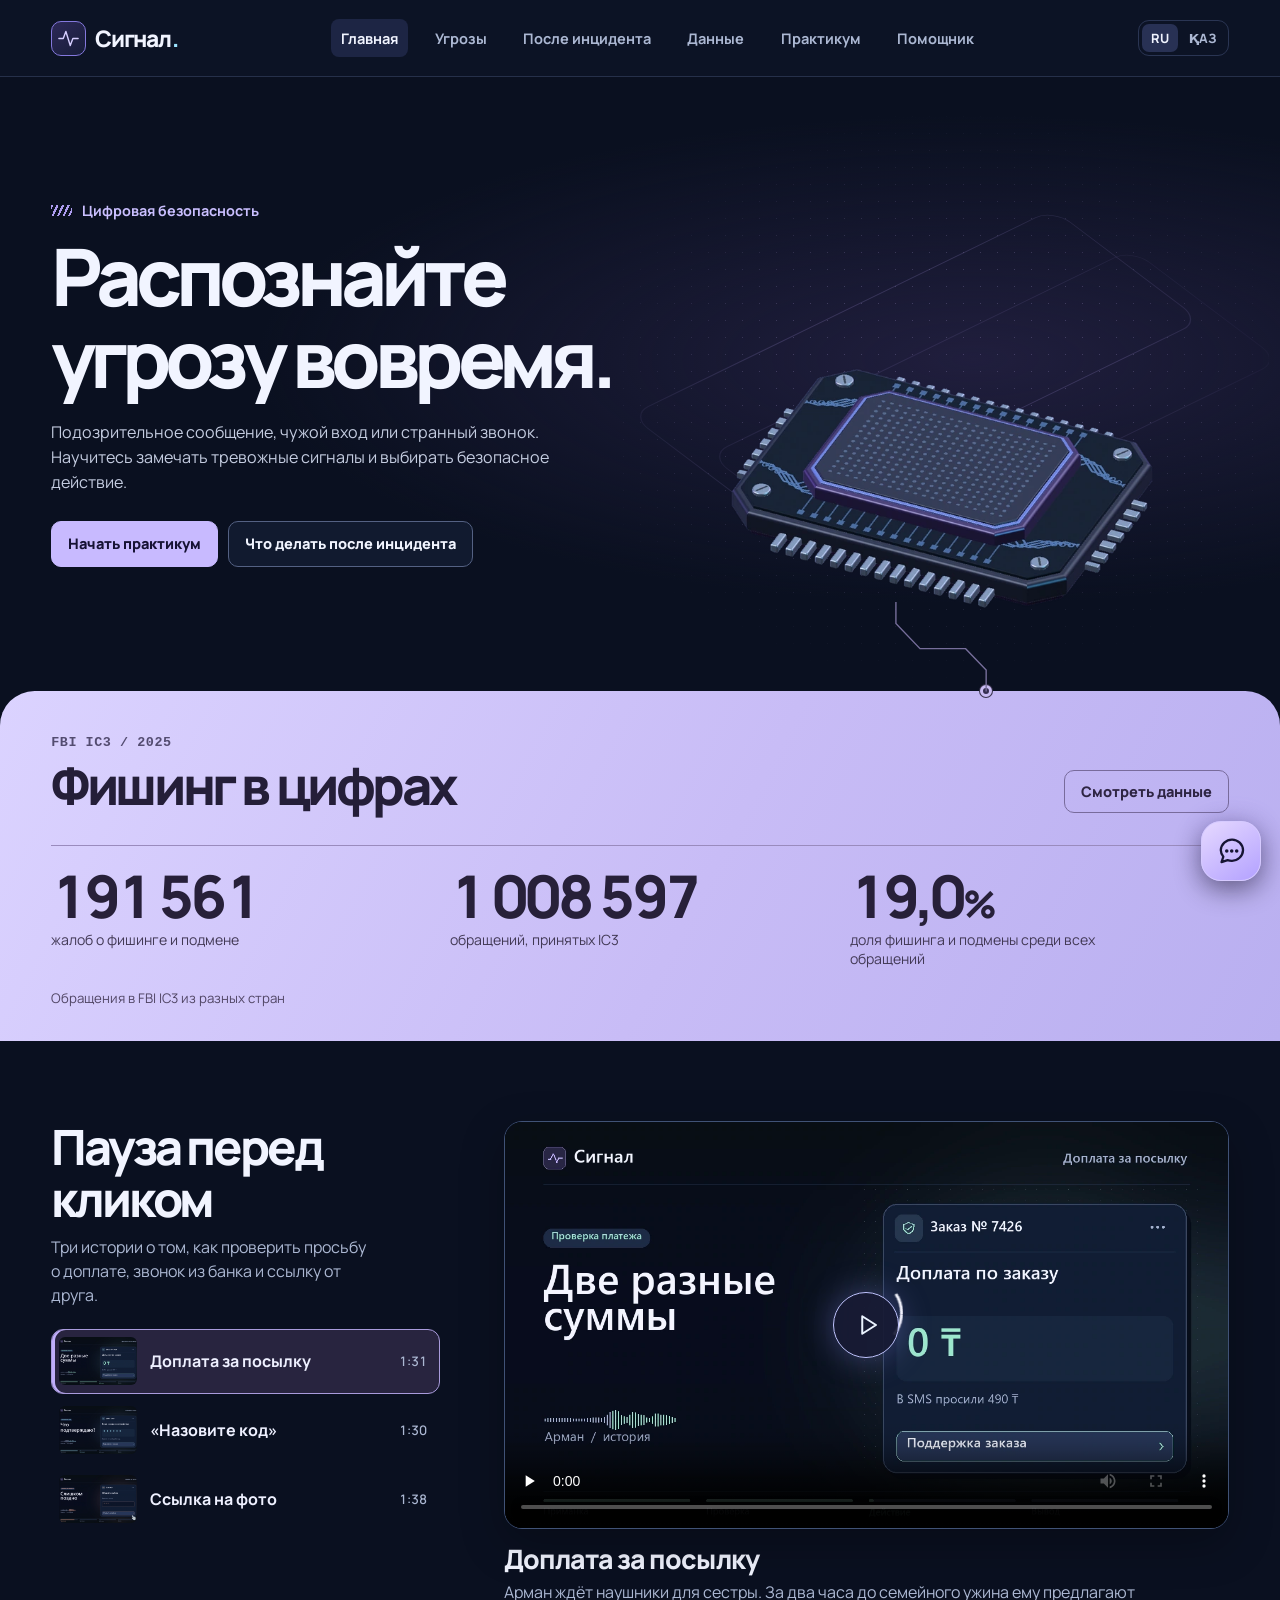
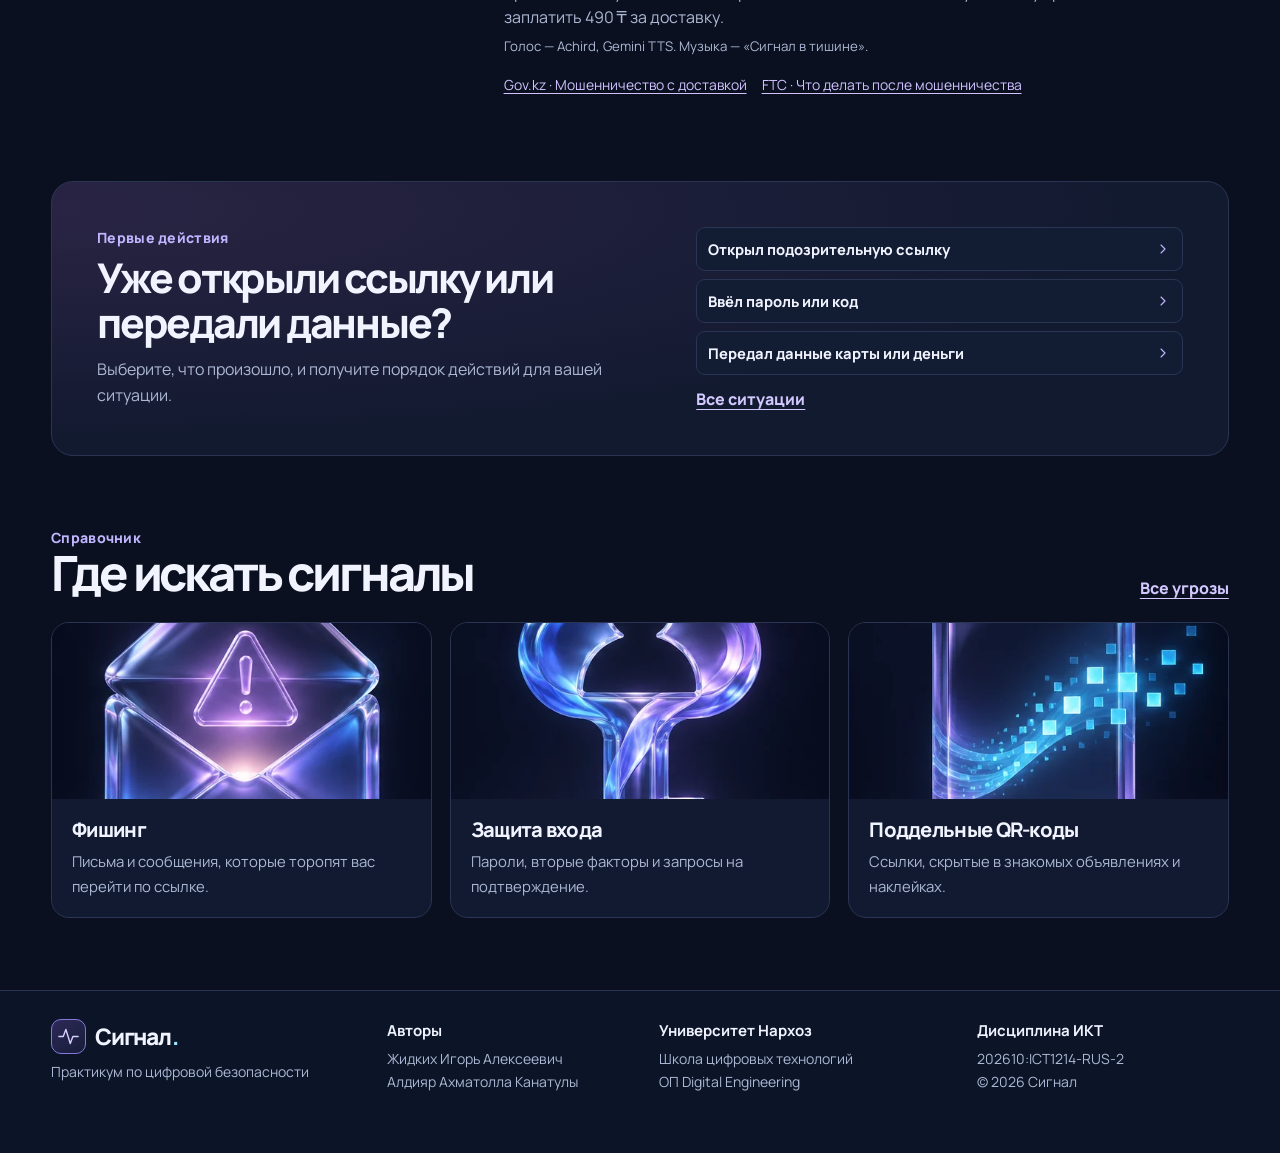
==== commit e34ae52f: "Связать сборку щита на главной с прокруткой и показателями IC3" ====
--- a/index.html
+++ b/index.html
@@ -1 +1 @@
-<!doctype html><html lang="ru"><head><meta charset="utf-8"><meta http-equiv="Content-Security-Policy" content="default-src 'self'; script-src 'self'; style-src 'self'; img-src 'self'; media-src 'self'; font-src 'self'; connect-src 'none'; frame-src 'none'; object-src 'none'; base-uri 'none'; form-action 'none'"><meta name="referrer" content="strict-origin-when-cross-origin"><meta name="viewport" content="width=device-width, initial-scale=1"><meta name="description" content="Практическая цифровая безопасность"><link rel="alternate" hreflang="ru" href="index.html"><link rel="alternate" hreflang="kk" href="kk/index.html"><meta name="theme-color" content="#0a1020"><title>Главная · Сигнал</title><link rel="icon" sizes="16x16 32x32 48x48 64x64" href="assets/signal-mark.ico"><link rel="icon" sizes="180x180" type="image/png" href="assets/signal-mark.png"><link rel="apple-touch-icon" href="assets/signal-mark.png"><link rel="stylesheet" href="style.css"><link rel="stylesheet" href="assets/navigation.css"><script defer src="classifier.js"></script><script defer src="content.js"></script><script defer src="language.js"></script><script defer src="app.js"></script><script defer src="official-sites.js"></script><script defer src="site-navigation.js"></script><script defer src="chat.js"></script><script defer src="hero.js"></script></head><body data-page="index"><a class="skip" href="#main">К содержанию</a><header class="top"><div class="wrap top-inner"><a class="brand" href="index.html" aria-label="Сигнал, главная"><span class="brand-mark"><svg aria-hidden="true" viewBox="0 0 24 24" fill="none" stroke="currentColor" stroke-width="1.6" stroke-linecap="round" stroke-linejoin="round"><path d="M1 12h5l3-8 5 16 3-8h6"/></svg></span>Сигнал<span class="brand-period">.</span></a><nav aria-label="Основная навигация"><a href="index.html" aria-current="page">Главная</a><a href="guide.html">Угрозы</a><a href="response.html">После инцидента</a><a href="data.html">Данные</a><a href="lab.html">Практикум</a><a href="assistant.html">Помощник</a></nav><div class="locale-switch" role="group" aria-label="Выбор языка"><a class="locale-option" hreflang="ru" lang="ru" href="index.html" aria-label="Русский" aria-current="true">RU</a><a class="locale-option" hreflang="kk" lang="kk" href="kk/index.html" aria-label="Қазақша">ҚАЗ</a></div></div></header><main id="main"><section class="hero" aria-labelledby="hero-title"><div class="wrap hero-inner"><div class="hero-copy"><div class="kicker"><span class="signal-dot"></span>Цифровая безопасность</div><h1 id="hero-title">Распознайте<br>угрозу вовремя.</h1><p>Подозрительное сообщение, чужой вход или странный звонок. Научитесь замечать тревожные сигналы и выбирать безопасное действие.</p><div class="actions"><a class="button primary" href="lab.html">Начать практикум</a><a class="button ghost" href="response.html">Что делать после инцидента</a></div></div><div class="hero-visual" id="hero-visual" aria-hidden="true"><div class="hero-shield"><img src="assets/hero.webp" alt="" width="1152" height="768" fetchpriority="high"></div><canvas class="hero-effects"></canvas></div></div></section><div class="wrap"><section class="home-stats" aria-label="Обращения IC3 за 2025 год"><div><small>FBI IC3 / 2025</small><strong>191 561</strong><span>жалоб о фишинге и подмене</span></div><div><small>Все категории</small><strong>1 008 597</strong><span>обращений, принятых IC3</span></div><div><small>Доля в общем числе</small><strong>19,0<span>%</span></strong><span>фишинг и подмена</span></div><div class="stat-link"><a class="button ghost" href="data.html">Смотреть данные</a></div></section><section class="film-section stories" id="film" aria-labelledby="film-title"><div class="story-sidebar"><h2 id="film-title">Пауза перед кликом</h2><p class="story-deck">Три истории о том, как проверить просьбу о доплате, звонок из банка и ссылку от друга.</p><nav class="story-menu" aria-label="Выбор видеоистории"><a class="story-select" href="#film-delivery"><img src="assets/film-poster.webp?v=14" alt="" width="88" height="52" loading="lazy"><span>Доплата за посылку</span><small>1:31</small></a><a class="story-select" href="#film-code"><img src="assets/code-poster.webp?v=14" alt="" width="88" height="52" loading="lazy"><span>«Назовите код»</span><small>1:30</small></a><a class="story-select" href="#film-link"><img src="assets/link-poster.webp?v=14" alt="" width="88" height="52" loading="lazy"><span>Ссылка на фото</span><small>1:38</small></a></nav></div><div class="story-stage"><article class="story-episode" id="film-delivery" aria-labelledby="film-delivery-title"><figure class="film-player"><div class="video-frame"><video controls playsinline preload="none" poster="assets/film-poster.webp?v=14" aria-label="Доплата за посылку" data-captions="[[0,2.882,&quot;На кухонном столе лежит пустая подарочная коробка.&quot;],[3.205,5.645,&quot;Арман ждёт посылку с наушниками для сестры.&quot;],[5.965,8.107,&quot;До семейного ужина осталось два часа.&quot;],[8.815,9.822,&quot;Телефон вибрирует.&quot;],[10.135,11.345,&quot;«Посылка задержана.&quot;],[11.395,14.26,&quot;Доплатите четыреста девяносто тенге до шести вечера».&quot;],[14.725,15.995,&quot;Арман тянется к ссылке.&quot;],[16.075,17.741,&quot;Он действительно ждёт доставку.&quot;],[18.295,19.298,&quot;Сумма небольшая.&quot;],[19.495,22.145,&quot;Но почему отправитель пишет с незнакомого номера?&quot;],[22.295,25.923,&quot;В сообщении нет ни номера заказа, ни названия магазина.&quot;],[26.185,27.165,&quot;Зато есть срок.&quot;],[27.835,31.131,&quot;Арман убирает палец со ссылки и закрывает сообщение.&quot;],[31.285,34.887,&quot;На главном экране сам находит приложение, через которое оформлял заказ.&quot;],[35.425,36.743,&quot;В списке два отправления.&quot;],[37.015,40.175,&quot;Арман открывает сегодняшнее, сверяет товар и пункт выдачи.&quot;],[40.495,43.095,&quot;Это его наушники, а не вчерашняя доставка.&quot;],[43.645,45.675,&quot;В карточке написано: «Оплачено».&quot;],[45.715,47.391,&quot;К доплате — ноль тенге.&quot;],[47.575,49.752,&quot;В сообщении просили четыреста девяносто.&quot;],[50.035,51.657,&quot;Теперь расхождение видно сразу.&quot;],[52.465,55.02,&quot;Арман открывает поддержку прямо из карточки заказа.&quot;],[55.285,56.905,&quot;Спрашивает, нужен ли платёж.&quot;],[57.292,60.293,&quot;Оператор подтверждает: заказ оплачен, можно забирать.&quot;],[61.135,63.428,&quot;Он помечает подозрительное сообщение как спам.&quot;],[63.955,66.041,&quot;Вечером сестра распаковывает наушники.&quot;],[66.385,69.109,&quot;Присланная ссылка так и осталась закрытой.&quot;],[69.205,70.629,&quot;А если карту уже ввели?&quot;],[71.425,73.135,&quot;Тогда первое действие другое.&quot;],[73.435,77.631,&quot;Сразу свяжитесь с банком через его приложение или по номеру с карты.&quot;],[78.085,79.802,&quot;Сохраните сведения о платеже.&quot;],[80.815,85.155,&quot;Когда сообщение торопит с оплатой, вернитесь туда, где делали заказ.&quot;],[85.705,89.607,&quot;Именно там можно проверить товар, статус и настоящую сумму.&quot;]]"><source src="assets/pause-before-click.mp4?v=14" type="video/mp4"><a href="assets/pause-before-click.mp4?v=14">Открыть видео</a></video><button class="film-start" type="button" aria-label="Воспроизвести Доплата за посылку" hidden><svg aria-hidden="true" viewBox="0 0 24 24" fill="none" stroke="currentColor" stroke-width="1.6" stroke-linecap="round" stroke-linejoin="round"><path d="m9 5 11 7-11 7z"/></svg></button></div></figure><h3 id="film-delivery-title">Доплата за посылку</h3><p class="story-intro">Арман ждёт наушники для сестры. За два часа до семейного ужина ему предлагают заплатить 490 ₸ за доставку.</p><p class="film-credit">Голос — Achird, Gemini TTS. Музыка — «Сигнал в тишине».</p><p class="sources"><a href="https://www.gov.kz/situations/733/1743?lang=ru">Gov.kz · Мошенничество с доставкой</a><a href="https://consumer.ftc.gov/articles/what-do-if-you-were-scammed">FTC · Что делать после мошенничества</a></p></article><article class="story-episode" id="film-code" aria-labelledby="film-code-title"><figure class="film-player"><div class="video-frame"><video controls playsinline preload="none" poster="assets/code-poster.webp?v=14" aria-label="«Назовите код»" data-captions="[[0.025,1.858,&quot;Алина ждёт автобус после занятий.&quot;],[2.395,3.639,&quot;Звонит незнакомый номер.&quot;],[3.835,6.096,&quot;Голос спокойный, на фоне слышны клавиши.&quot;],[6.415,8.805,&quot;Человек представляется сотрудником её банка.&quot;],[9.715,14.961,&quot;Он называет Алину по имени и сообщает, что кто-то отправляет с её карты двадцать восемь тысяч тенге.&quot;],[15.295,16.599,&quot;Просит оставаться на линии.&quot;],[17.215,18.05,&quot;«Сейчас придёт код.&quot;],[18.055,19.931,&quot;Назовите его, и я отменю перевод».&quot;],[20.545,22.7,&quot;В этот момент действительно приходит сообщение.&quot;],[22.823,24.473,&quot;Совпадение кажется убедительным.&quot;],[25.525,27.126,&quot;Алина читает сообщение целиком.&quot;],[27.565,29.685,&quot;Там говорится о входе с нового устройства.&quot;],[29.965,31.659,&quot;Об отмене перевода — ни слова.&quot;],[32.185,33.623,&quot;Она не просила о новом входе.&quot;],[34.795,37.01,&quot;Собеседник торопит: «Осталось несколько секунд».&quot;],[37.525,40.105,&quot;Алина ничего не диктует и нажимает красную кнопку.&quot;],[40.525,41.366,&quot;Разговор завершён.&quot;],[42.148,45.975,&quot;С домашнего экрана она открывает привычное банковское приложение.&quot;],[46.15,49.353,&quot;В списке последних операций нет перевода на названную сумму.&quot;],[50.035,51.502,&quot;Но одной проверки истории мало.&quot;],[52.045,57.761,&quot;Алина открывает чат поддержки внутри приложения и сообщает время звонка и то, какой код у неё просили.&quot;],[58.465,61.515,&quot;В ответ ей предлагают проверить устройства, с которых выполнен вход.&quot;],[61.945,63.786,&quot;В списке только её телефон.&quot;],[64.315,66.265,&quot;Одноразовый код остался у неё.&quot;],[66.895,69.885,&quot;Если код уже назван, действовать нужно сразу.&quot;],[70.285,72.459,&quot;Свяжитесь с банком через официальный канал.&quot;],[72.625,77.288,&quot;Объясните, что подтверждал код, и попросите защитить доступ и проверить операции.&quot;],[78.205,79.535,&quot;Алина успевает на автобус.&quot;],[79.975,83.724,&quot;Она запомнит не голос звонившего, а строку над цифрами.&quot;],[84.235,86.245,&quot;Сначала прочитайте, что подтверждает код.&quot;],[86.635,88.46,&quot;Передавать его собеседнику нельзя.&quot;]]"><source src="assets/never-share-code.mp4?v=14" type="video/mp4"><a href="assets/never-share-code.mp4?v=14">Открыть видео</a></video><button class="film-start" type="button" aria-label="Воспроизвести «Назовите код»" hidden><svg aria-hidden="true" viewBox="0 0 24 24" fill="none" stroke="currentColor" stroke-width="1.6" stroke-linecap="round" stroke-linejoin="round"><path d="m9 5 11 7-11 7z"/></svg></button></div></figure><h3 id="film-code-title">«Назовите код»</h3><p class="story-intro">Алине звонят якобы из банка из-за перевода на 28 000 ₸. Пока собеседник торопит, она читает строку над цифрами в SMS.</p><p class="film-credit">Голос — Achird, Gemini TTS. Музыка — «Сигнал в тишине».</p><p class="sources"><a href="https://nationalbank.kz/ru/news/informacionnye-soobshcheniya/20489">Нацбанк Казахстана · Телефонное мошенничество</a><a href="https://www.gov.kz/situations/733/1743?lang=ru">Gov.kz · Как защититься от мошенников</a></p></article><article class="story-episode" id="film-link" aria-labelledby="film-link-title"><figure class="film-player"><div class="video-frame"><video controls playsinline preload="none" poster="assets/link-poster.webp?v=14" aria-label="Ссылка на фото" data-captions="[[0,3.126,&quot;После воскресного забега Марат ждёт общие фотографии.&quot;],[3.685,6.86,&quot;В чате появляется сообщение от знакомого: «Вот наш альбом.&quot;],[7.105,8.139,&quot;Ты на третьем кадре».&quot;],[9.025,11.034,&quot;Имя и аватар знакомые.&quot;],[11.335,12.74,&quot;Марат открывает приглашение.&quot;],[13.345,17.319,&quot;Вместо снимков видит страницу, которая просит войти через электронную почту.&quot;],[18.115,20.965,&quot;Он вводит пароль и нажимает «Открыть альбом».&quot;],[21.835,24.82,&quot;Знакомые точки в поле скрыли пароль от глаз Марата.&quot;],[25.135,27.73,&quot;Сам сайт всё равно получил введённые данные.&quot;],[28.675,30.101,&quot;Появляется пустая страница.&quot;],[30.775,31.665,&quot;Ни одного снимка.&quot;],[32.185,35.466,&quot;Теперь Марат замечает, что адрес отличается от привычного сервиса.&quot;],[36.085,37.899,&quot;Ещё раз вводить пароль он не будет.&quot;],[38.965,40.155,&quot;Марат закрывает вкладку.&quot;],[40.855,43.392,&quot;На своём телефоне сам открывает приложение почты.&quot;],[43.525,46.428,&quot;Пока доступ сохранился, заходит в раздел безопасности.&quot;],[47.275,50.682,&quot;Первым делом он меняет пароль почты на новый, уникальный.&quot;],[50.995,55.043,&quot;Старый пароль он больше нигде не использовал, поэтому другие аккаунты менять не пришлось.&quot;],[56.005,58.626,&quot;Дальше Марат открывает список активных сеансов.&quot;],[59.305,60.695,&quot;Один браузер ему незнаком.&quot;],[61.345,66.5,&quot;Он завершает другие сеансы, проверяет адрес восстановления и включает двухэтапную защиту.&quot;],[67.405,69.86,&quot;Только теперь он звонит другу по сохранённому номеру.&quot;],[70.195,72.528,&quot;Друг удивлён: «Я ничего не отправлял».&quot;],[73.015,75.113,&quot;Вместе они предупреждают участников чата.&quot;],[75.625,79.335,&quot;Вечером друг присылает настоящие снимки прямо в переписку.&quot;],[79.615,81.921,&quot;Марат узнаёт тот самый финиш.&quot;],[82.045,85.373,&quot;На этот раз открывать чужую форму входа не понадобилось.&quot;],[86.305,91.785,&quot;Если ссылка вдруг требует пароль от почты, отложите её и свяжитесь с отправителем отдельно.&quot;],[92.155,96.041,&quot;А если пароль уже введён, начните восстановление с настоящего сервиса.&quot;]]"><source src="assets/photo-link.mp4?v=14" type="video/mp4"><a href="assets/photo-link.mp4?v=14">Открыть видео</a></video><button class="film-start" type="button" aria-label="Воспроизвести Ссылка на фото" hidden><svg aria-hidden="true" viewBox="0 0 24 24" fill="none" stroke="currentColor" stroke-width="1.6" stroke-linecap="round" stroke-linejoin="round"><path d="m9 5 11 7-11 7z"/></svg></button></div></figure><h3 id="film-link-title">Ссылка на фото</h3><p class="story-intro">После забега друг присылает Марату «общий альбом». Фотографий внутри нет, а пароль от почты Марат уже ввёл.</p><p class="film-credit">Голос — Achird, Gemini TTS. Музыка — «Сигнал в тишине».</p><p class="sources"><a href="https://consumer.ftc.gov/articles/how-recognize-avoid-phishing-scams">FTC · Как распознать фишинг</a><a href="https://consumer.ftc.gov/articles/how-recover-your-hacked-email-or-social-media-account">FTC · Восстановление почты и аккаунтов</a></p></article></div></section><section class="home-response"><div><div class="kicker">Первые действия</div><h2>Уже открыли ссылку или передали данные?</h2><p>Выберите, что произошло, и получите порядок действий для вашей ситуации.</p></div><div class="home-response-links"><a class="response-link" href="response.html#link">Открыл подозрительную ссылку<svg aria-hidden="true" viewBox="0 0 24 24" fill="none" stroke="currentColor" stroke-width="1.6" stroke-linecap="round" stroke-linejoin="round"><path d="m6 9 6 6 6-6"/></svg></a><a class="response-link" href="response.html#account">Ввёл пароль или код<svg aria-hidden="true" viewBox="0 0 24 24" fill="none" stroke="currentColor" stroke-width="1.6" stroke-linecap="round" stroke-linejoin="round"><path d="m6 9 6 6 6-6"/></svg></a><a class="response-link" href="response.html#payment">Передал данные карты или деньги<svg aria-hidden="true" viewBox="0 0 24 24" fill="none" stroke="currentColor" stroke-width="1.6" stroke-linecap="round" stroke-linejoin="round"><path d="m6 9 6 6 6-6"/></svg></a><a class="text-link" href="response.html">Все ситуации</a></div></section><section class="home-guide"><div class="section-title"><div><div class="kicker">Справочник</div><h2>Где искать сигналы</h2></div><a class="text-link" href="guide.html">Все угрозы</a></div><div class="feature-grid"><a class="feature" href="guide.html#phishing"><img src="assets/mail.webp" alt="" loading="lazy" width="510" height="700"><div><h3>Фишинг</h3><p>Письма и сообщения, которые торопят вас перейти по ссылке.</p></div></a><a class="feature" href="guide.html#mfa"><img src="assets/key.webp" alt="" loading="lazy" width="510" height="700"><div><h3>Защита входа</h3><p>Пароли, вторые факторы и запросы на подтверждение.</p></div></a><a class="feature" href="guide.html#qr"><img src="assets/device.webp" alt="" loading="lazy" width="510" height="700"><div><h3>Поддельные QR-коды</h3><p>Ссылки, скрытые в знакомых объявлениях и наклейках.</p></div></a></div></section></div></main><footer class="footer"><div class="wrap footer-grid"><div><a class="brand" href="index.html" aria-label="Сигнал, главная"><span class="brand-mark"><svg aria-hidden="true" viewBox="0 0 24 24" fill="none" stroke="currentColor" stroke-width="1.6" stroke-linecap="round" stroke-linejoin="round"><path d="M1 12h5l3-8 5 16 3-8h6"/></svg></span>Сигнал<span class="brand-period">.</span></a><p>Практикум по цифровой безопасности</p></div><div><strong>Авторы</strong><p>Жидких Игорь Алексеевич<br>Алдияр Ахматолла Канатулы</p></div><div><strong>Университет Нархоз</strong><p>Школа цифровых технологий<br>ОП Digital Engineering</p></div><div><strong>Дисциплина ИКТ</strong><p>202610:ICT1214-RUS-2<br>© 2026 Сигнал</p></div></div></footer><button class="chat-launcher" type="button" data-chat-open hidden aria-label="Открыть помощника" title="Открыть помощника" aria-haspopup="dialog" aria-controls="chat-dialog" aria-expanded="false"><svg aria-hidden="true" viewBox="0 0 24 24" fill="none" stroke="currentColor" stroke-width="1.6" stroke-linecap="round" stroke-linejoin="round"><path d="M20.5 11.4a7.8 7.8 0 0 1-8 7.5 9 9 0 0 1-2.9-.5l-4.3 1.4 1.3-3.8a7.2 7.2 0 0 1-1.8-4.6 7.9 7.9 0 0 1 8-7.5 7.8 7.8 0 0 1 7.7 7.5Z"/><path d="M9 12h.01m3.5 0h.01m3.5 0h.01" stroke-width="2.5"/></svg></button><dialog class="chat-dialog" id="chat-dialog" aria-labelledby="chat-title"><div class="chat"><header class="chat-header"><div class="brand-mark"><svg aria-hidden="true" viewBox="0 0 24 24" fill="none" stroke="currentColor" stroke-width="1.6" stroke-linecap="round" stroke-linejoin="round"><path d="M1 12h5l3-8 5 16 3-8h6"/></svg></div><div><strong id="chat-title">Помощник Сигнала</strong><span id="mode">Режим справочника</span></div><button class="chip" id="reset-chat" type="button">Очистить</button><button class="icon-button chat-resize" type="button" aria-label="Развернуть окно чата" title="Развернуть окно чата"><svg aria-hidden="true" viewBox="0 0 24 24" fill="none" stroke="currentColor" stroke-width="1.6" stroke-linecap="round" stroke-linejoin="round"><path d="M14 4h6v6m0-6-7 7M10 20H4v-6m0 6 7-7"/></svg><svg aria-hidden="true" viewBox="0 0 24 24" fill="none" stroke="currentColor" stroke-width="1.6" stroke-linecap="round" stroke-linejoin="round"><path d="M20 4l-7 7m0-6v6h6M4 20l7-7m0 6v-6H5"/></svg></button><button class="icon-button chat-close" type="button" data-chat-close aria-label="Закрыть чат"><svg aria-hidden="true" viewBox="0 0 24 24" fill="none" stroke="currentColor" stroke-width="1.6" stroke-linecap="round" stroke-linejoin="round"><path d="m6 6 12 12M6 18 18 6"/></svg></button></header><div class="messages" id="messages" role="log" aria-label="Диалог" aria-live="polite" tabindex="0"></div><div class="quick" aria-label="Примеры вопросов"><button class="chip" type="button">Как распознать фишинг?</button><button class="chip" type="button">Что такое 2FA?</button><button class="chip" type="button">Что делать, если списали деньги?</button></div><form id="chat-form"><label class="visually-hidden" for="question">Ваш вопрос</label><input id="question" placeholder="Напишите вопрос…" autocomplete="off" maxlength="1200" required><button class="send primary" aria-label="Отправить вопрос" type="submit"><svg aria-hidden="true" viewBox="0 0 24 24" fill="none" stroke="currentColor" stroke-width="1.6" stroke-linecap="round" stroke-linejoin="round"><path d="M12 19V5M6 11l6-6 6 6"/></svg></button></form><p class="chat-note">Не вводите пароли, коды и личные данные. <a class="about-chat" href="assistant.html">О помощнике</a></p></div></dialog></body></html>+<!doctype html><html lang="ru"><head><meta charset="utf-8"><meta http-equiv="Content-Security-Policy" content="default-src 'self'; script-src 'self'; style-src 'self'; img-src 'self'; media-src 'self'; font-src 'self'; connect-src 'none'; frame-src 'none'; object-src 'none'; base-uri 'none'; form-action 'none'"><meta name="referrer" content="strict-origin-when-cross-origin"><meta name="viewport" content="width=device-width, initial-scale=1"><meta name="description" content="Практическая цифровая безопасность"><link rel="alternate" hreflang="ru" href="index.html"><link rel="alternate" hreflang="kk" href="kk/index.html"><meta name="theme-color" content="#0a1020"><title>Главная · Сигнал</title><link rel="icon" sizes="16x16 32x32 48x48 64x64" href="assets/signal-mark.ico"><link rel="icon" sizes="180x180" type="image/png" href="assets/signal-mark.png"><link rel="apple-touch-icon" href="assets/signal-mark.png"><link rel="stylesheet" href="style.css"><link rel="stylesheet" href="assets/navigation.css"><link rel="stylesheet" href="assets/home.css"><script defer src="classifier.js"></script><script defer src="content.js"></script><script defer src="language.js"></script><script defer src="app.js"></script><script defer src="official-sites.js"></script><script defer src="site-navigation.js"></script><script defer src="chat.js"></script><script defer src="hero.js"></script></head><body data-page="index"><a class="skip" href="#main">К содержанию</a><header class="top"><div class="wrap top-inner"><a class="brand" href="index.html" aria-label="Сигнал, главная"><span class="brand-mark"><svg aria-hidden="true" viewBox="0 0 24 24" fill="none" stroke="currentColor" stroke-width="1.6" stroke-linecap="round" stroke-linejoin="round"><path d="M1 12h5l3-8 5 16 3-8h6"/></svg></span>Сигнал<span class="brand-period">.</span></a><nav aria-label="Основная навигация"><a href="index.html" aria-current="page">Главная</a><a href="guide.html">Угрозы</a><a href="response.html">После инцидента</a><a href="data.html">Данные</a><a href="lab.html">Практикум</a><a href="assistant.html">Помощник</a></nav><div class="locale-switch" role="group" aria-label="Выбор языка"><a class="locale-option" hreflang="ru" lang="ru" href="index.html" aria-label="Русский" aria-current="true">RU</a><a class="locale-option" hreflang="kk" lang="kk" href="kk/index.html" aria-label="Қазақша">ҚАЗ</a></div></div></header><main id="main"><div class="home-sequence"><section class="home-opening" aria-labelledby="hero-title"><div class="wrap opening-layout"><div class="opening-copy"><div class="chapter-label"><span aria-hidden="true"></span>Цифровая безопасность</div><h1 id="hero-title"><span class="word-mask"><span>Распознайте</span></span> <span class="word-mask"><span>угрозу вовремя.</span></span></h1><p>Подозрительное сообщение, чужой вход или странный звонок. Научитесь замечать тревожные сигналы и выбирать безопасное действие.</p><div class="actions"><a class="button primary" href="lab.html">Начать практикум</a><a class="button ghost" href="response.html">Что делать после инцидента</a></div></div><div id="hero-visual" class="receiver" aria-hidden="true"><div class="receiver-field"></div><div class="receiver-stack"><img class="receiver-base" src="assets/receiver-base.webp" alt="" width="940" height="680" decoding="async"><img class="receiver-core" src="assets/receiver-core.webp" alt="" width="940" height="680" decoding="async"><img class="receiver-shield" src="assets/receiver-shield.webp" alt="" width="940" height="680" decoding="async" fetchpriority="high"></div></div></div></section><section class="signal-readout" aria-labelledby="readout-title"><div class="readout-wire" aria-hidden="true"><svg viewBox="0 0 106 96" preserveAspectRatio="none" fill="none"><path pathLength="1" d="M2 0v23l27 27h51l23 23v23"/><path class="beam" pathLength="1" d="M2 0v23l27 27h51l23 23v23"/></svg></div><div class="wrap readout-body"><div class="readout-head"><div><p class="readout-source">FBI IC3 / 2025</p><h2 id="readout-title">Фишинг в цифрах</h2></div><a class="button ghost" href="data.html">Смотреть данные</a></div><dl class="readout-numbers"><div><dt>жалоб о фишинге и подмене</dt><dd>191 561</dd></div><div><dt>обращений, принятых IC3</dt><dd>1 008 597</dd></div><div><dt>доля фишинга и подмены среди всех обращений</dt><dd>19,0<span>%</span></dd></div></dl><p class="readout-note">Обращения в FBI IC3 из разных стран</p></div></section></div><div class="wrap home-sections"><section class="film-section stories" id="film" aria-labelledby="film-title"><div class="story-sidebar"><h2 id="film-title">Пауза перед кликом</h2><p class="story-deck">Три истории о том, как проверить просьбу о доплате, звонок из банка и ссылку от друга.</p><nav class="story-menu" aria-label="Выбор видеоистории"><a class="story-select" href="#film-delivery"><img src="assets/film-poster.webp?v=14" alt="" width="88" height="52" loading="lazy"><span>Доплата за посылку</span><small>1:31</small></a><a class="story-select" href="#film-code"><img src="assets/code-poster.webp?v=14" alt="" width="88" height="52" loading="lazy"><span>«Назовите код»</span><small>1:30</small></a><a class="story-select" href="#film-link"><img src="assets/link-poster.webp?v=14" alt="" width="88" height="52" loading="lazy"><span>Ссылка на фото</span><small>1:38</small></a></nav></div><div class="story-stage"><article class="story-episode" id="film-delivery" aria-labelledby="film-delivery-title"><figure class="film-player"><div class="video-frame"><video controls playsinline preload="none" poster="assets/film-poster.webp?v=14" aria-label="Доплата за посылку" data-captions="[[0,2.882,&quot;На кухонном столе лежит пустая подарочная коробка.&quot;],[3.205,5.645,&quot;Арман ждёт посылку с наушниками для сестры.&quot;],[5.965,8.107,&quot;До семейного ужина осталось два часа.&quot;],[8.815,9.822,&quot;Телефон вибрирует.&quot;],[10.135,11.345,&quot;«Посылка задержана.&quot;],[11.395,14.26,&quot;Доплатите четыреста девяносто тенге до шести вечера».&quot;],[14.725,15.995,&quot;Арман тянется к ссылке.&quot;],[16.075,17.741,&quot;Он действительно ждёт доставку.&quot;],[18.295,19.298,&quot;Сумма небольшая.&quot;],[19.495,22.145,&quot;Но почему отправитель пишет с незнакомого номера?&quot;],[22.295,25.923,&quot;В сообщении нет ни номера заказа, ни названия магазина.&quot;],[26.185,27.165,&quot;Зато есть срок.&quot;],[27.835,31.131,&quot;Арман убирает палец со ссылки и закрывает сообщение.&quot;],[31.285,34.887,&quot;На главном экране сам находит приложение, через которое оформлял заказ.&quot;],[35.425,36.743,&quot;В списке два отправления.&quot;],[37.015,40.175,&quot;Арман открывает сегодняшнее, сверяет товар и пункт выдачи.&quot;],[40.495,43.095,&quot;Это его наушники, а не вчерашняя доставка.&quot;],[43.645,45.675,&quot;В карточке написано: «Оплачено».&quot;],[45.715,47.391,&quot;К доплате — ноль тенге.&quot;],[47.575,49.752,&quot;В сообщении просили четыреста девяносто.&quot;],[50.035,51.657,&quot;Теперь расхождение видно сразу.&quot;],[52.465,55.02,&quot;Арман открывает поддержку прямо из карточки заказа.&quot;],[55.285,56.905,&quot;Спрашивает, нужен ли платёж.&quot;],[57.292,60.293,&quot;Оператор подтверждает: заказ оплачен, можно забирать.&quot;],[61.135,63.428,&quot;Он помечает подозрительное сообщение как спам.&quot;],[63.955,66.041,&quot;Вечером сестра распаковывает наушники.&quot;],[66.385,69.109,&quot;Присланная ссылка так и осталась закрытой.&quot;],[69.205,70.629,&quot;А если карту уже ввели?&quot;],[71.425,73.135,&quot;Тогда первое действие другое.&quot;],[73.435,77.631,&quot;Сразу свяжитесь с банком через его приложение или по номеру с карты.&quot;],[78.085,79.802,&quot;Сохраните сведения о платеже.&quot;],[80.815,85.155,&quot;Когда сообщение торопит с оплатой, вернитесь туда, где делали заказ.&quot;],[85.705,89.607,&quot;Именно там можно проверить товар, статус и настоящую сумму.&quot;]]"><source src="assets/pause-before-click.mp4?v=14" type="video/mp4"><a href="assets/pause-before-click.mp4?v=14">Открыть видео</a></video><button class="film-start" type="button" aria-label="Воспроизвести Доплата за посылку" hidden><svg aria-hidden="true" viewBox="0 0 24 24" fill="none" stroke="currentColor" stroke-width="1.6" stroke-linecap="round" stroke-linejoin="round"><path d="m9 5 11 7-11 7z"/></svg></button></div></figure><h3 id="film-delivery-title">Доплата за посылку</h3><p class="story-intro">Арман ждёт наушники для сестры. За два часа до семейного ужина ему предлагают заплатить 490 ₸ за доставку.</p><p class="film-credit">Голос — Achird, Gemini TTS. Музыка — «Сигнал в тишине».</p><p class="sources"><a href="https://www.gov.kz/situations/733/1743?lang=ru">Gov.kz · Мошенничество с доставкой</a><a href="https://consumer.ftc.gov/articles/what-do-if-you-were-scammed">FTC · Что делать после мошенничества</a></p></article><article class="story-episode" id="film-code" aria-labelledby="film-code-title"><figure class="film-player"><div class="video-frame"><video controls playsinline preload="none" poster="assets/code-poster.webp?v=14" aria-label="«Назовите код»" data-captions="[[0.025,1.858,&quot;Алина ждёт автобус после занятий.&quot;],[2.395,3.639,&quot;Звонит незнакомый номер.&quot;],[3.835,6.096,&quot;Голос спокойный, на фоне слышны клавиши.&quot;],[6.415,8.805,&quot;Человек представляется сотрудником её банка.&quot;],[9.715,14.961,&quot;Он называет Алину по имени и сообщает, что кто-то отправляет с её карты двадцать восемь тысяч тенге.&quot;],[15.295,16.599,&quot;Просит оставаться на линии.&quot;],[17.215,18.05,&quot;«Сейчас придёт код.&quot;],[18.055,19.931,&quot;Назовите его, и я отменю перевод».&quot;],[20.545,22.7,&quot;В этот момент действительно приходит сообщение.&quot;],[22.823,24.473,&quot;Совпадение кажется убедительным.&quot;],[25.525,27.126,&quot;Алина читает сообщение целиком.&quot;],[27.565,29.685,&quot;Там говорится о входе с нового устройства.&quot;],[29.965,31.659,&quot;Об отмене перевода — ни слова.&quot;],[32.185,33.623,&quot;Она не просила о новом входе.&quot;],[34.795,37.01,&quot;Собеседник торопит: «Осталось несколько секунд».&quot;],[37.525,40.105,&quot;Алина ничего не диктует и нажимает красную кнопку.&quot;],[40.525,41.366,&quot;Разговор завершён.&quot;],[42.148,45.975,&quot;С домашнего экрана она открывает привычное банковское приложение.&quot;],[46.15,49.353,&quot;В списке последних операций нет перевода на названную сумму.&quot;],[50.035,51.502,&quot;Но одной проверки истории мало.&quot;],[52.045,57.761,&quot;Алина открывает чат поддержки внутри приложения и сообщает время звонка и то, какой код у неё просили.&quot;],[58.465,61.515,&quot;В ответ ей предлагают проверить устройства, с которых выполнен вход.&quot;],[61.945,63.786,&quot;В списке только её телефон.&quot;],[64.315,66.265,&quot;Одноразовый код остался у неё.&quot;],[66.895,69.885,&quot;Если код уже назван, действовать нужно сразу.&quot;],[70.285,72.459,&quot;Свяжитесь с банком через официальный канал.&quot;],[72.625,77.288,&quot;Объясните, что подтверждал код, и попросите защитить доступ и проверить операции.&quot;],[78.205,79.535,&quot;Алина успевает на автобус.&quot;],[79.975,83.724,&quot;Она запомнит не голос звонившего, а строку над цифрами.&quot;],[84.235,86.245,&quot;Сначала прочитайте, что подтверждает код.&quot;],[86.635,88.46,&quot;Передавать его собеседнику нельзя.&quot;]]"><source src="assets/never-share-code.mp4?v=14" type="video/mp4"><a href="assets/never-share-code.mp4?v=14">Открыть видео</a></video><button class="film-start" type="button" aria-label="Воспроизвести «Назовите код»" hidden><svg aria-hidden="true" viewBox="0 0 24 24" fill="none" stroke="currentColor" stroke-width="1.6" stroke-linecap="round" stroke-linejoin="round"><path d="m9 5 11 7-11 7z"/></svg></button></div></figure><h3 id="film-code-title">«Назовите код»</h3><p class="story-intro">Алине звонят якобы из банка из-за перевода на 28 000 ₸. Пока собеседник торопит, она читает строку над цифрами в SMS.</p><p class="film-credit">Голос — Achird, Gemini TTS. Музыка — «Сигнал в тишине».</p><p class="sources"><a href="https://nationalbank.kz/ru/news/informacionnye-soobshcheniya/20489">Нацбанк Казахстана · Телефонное мошенничество</a><a href="https://www.gov.kz/situations/733/1743?lang=ru">Gov.kz · Как защититься от мошенников</a></p></article><article class="story-episode" id="film-link" aria-labelledby="film-link-title"><figure class="film-player"><div class="video-frame"><video controls playsinline preload="none" poster="assets/link-poster.webp?v=14" aria-label="Ссылка на фото" data-captions="[[0,3.126,&quot;После воскресного забега Марат ждёт общие фотографии.&quot;],[3.685,6.86,&quot;В чате появляется сообщение от знакомого: «Вот наш альбом.&quot;],[7.105,8.139,&quot;Ты на третьем кадре».&quot;],[9.025,11.034,&quot;Имя и аватар знакомые.&quot;],[11.335,12.74,&quot;Марат открывает приглашение.&quot;],[13.345,17.319,&quot;Вместо снимков видит страницу, которая просит войти через электронную почту.&quot;],[18.115,20.965,&quot;Он вводит пароль и нажимает «Открыть альбом».&quot;],[21.835,24.82,&quot;Знакомые точки в поле скрыли пароль от глаз Марата.&quot;],[25.135,27.73,&quot;Сам сайт всё равно получил введённые данные.&quot;],[28.675,30.101,&quot;Появляется пустая страница.&quot;],[30.775,31.665,&quot;Ни одного снимка.&quot;],[32.185,35.466,&quot;Теперь Марат замечает, что адрес отличается от привычного сервиса.&quot;],[36.085,37.899,&quot;Ещё раз вводить пароль он не будет.&quot;],[38.965,40.155,&quot;Марат закрывает вкладку.&quot;],[40.855,43.392,&quot;На своём телефоне сам открывает приложение почты.&quot;],[43.525,46.428,&quot;Пока доступ сохранился, заходит в раздел безопасности.&quot;],[47.275,50.682,&quot;Первым делом он меняет пароль почты на новый, уникальный.&quot;],[50.995,55.043,&quot;Старый пароль он больше нигде не использовал, поэтому другие аккаунты менять не пришлось.&quot;],[56.005,58.626,&quot;Дальше Марат открывает список активных сеансов.&quot;],[59.305,60.695,&quot;Один браузер ему незнаком.&quot;],[61.345,66.5,&quot;Он завершает другие сеансы, проверяет адрес восстановления и включает двухэтапную защиту.&quot;],[67.405,69.86,&quot;Только теперь он звонит другу по сохранённому номеру.&quot;],[70.195,72.528,&quot;Друг удивлён: «Я ничего не отправлял».&quot;],[73.015,75.113,&quot;Вместе они предупреждают участников чата.&quot;],[75.625,79.335,&quot;Вечером друг присылает настоящие снимки прямо в переписку.&quot;],[79.615,81.921,&quot;Марат узнаёт тот самый финиш.&quot;],[82.045,85.373,&quot;На этот раз открывать чужую форму входа не понадобилось.&quot;],[86.305,91.785,&quot;Если ссылка вдруг требует пароль от почты, отложите её и свяжитесь с отправителем отдельно.&quot;],[92.155,96.041,&quot;А если пароль уже введён, начните восстановление с настоящего сервиса.&quot;]]"><source src="assets/photo-link.mp4?v=14" type="video/mp4"><a href="assets/photo-link.mp4?v=14">Открыть видео</a></video><button class="film-start" type="button" aria-label="Воспроизвести Ссылка на фото" hidden><svg aria-hidden="true" viewBox="0 0 24 24" fill="none" stroke="currentColor" stroke-width="1.6" stroke-linecap="round" stroke-linejoin="round"><path d="m9 5 11 7-11 7z"/></svg></button></div></figure><h3 id="film-link-title">Ссылка на фото</h3><p class="story-intro">После забега друг присылает Марату «общий альбом». Фотографий внутри нет, а пароль от почты Марат уже ввёл.</p><p class="film-credit">Голос — Achird, Gemini TTS. Музыка — «Сигнал в тишине».</p><p class="sources"><a href="https://consumer.ftc.gov/articles/how-recognize-avoid-phishing-scams">FTC · Как распознать фишинг</a><a href="https://consumer.ftc.gov/articles/how-recover-your-hacked-email-or-social-media-account">FTC · Восстановление почты и аккаунтов</a></p></article></div></section><section class="home-response"><div><div class="kicker">Первые действия</div><h2>Уже открыли ссылку или передали данные?</h2><p>Выберите, что произошло, и получите порядок действий для вашей ситуации.</p></div><div class="home-response-links"><a class="response-link" href="response.html#link">Открыл подозрительную ссылку<svg aria-hidden="true" viewBox="0 0 24 24" fill="none" stroke="currentColor" stroke-width="1.6" stroke-linecap="round" stroke-linejoin="round"><path d="m6 9 6 6 6-6"/></svg></a><a class="response-link" href="response.html#account">Ввёл пароль или код<svg aria-hidden="true" viewBox="0 0 24 24" fill="none" stroke="currentColor" stroke-width="1.6" stroke-linecap="round" stroke-linejoin="round"><path d="m6 9 6 6 6-6"/></svg></a><a class="response-link" href="response.html#payment">Передал данные карты или деньги<svg aria-hidden="true" viewBox="0 0 24 24" fill="none" stroke="currentColor" stroke-width="1.6" stroke-linecap="round" stroke-linejoin="round"><path d="m6 9 6 6 6-6"/></svg></a><a class="text-link" href="response.html">Все ситуации</a></div></section><section class="home-guide"><div class="section-title"><div><div class="kicker">Справочник</div><h2>Где искать сигналы</h2></div><a class="text-link" href="guide.html">Все угрозы</a></div><div class="feature-grid"><a class="feature" href="guide.html#phishing"><img src="assets/mail.webp" alt="" loading="lazy" width="510" height="700"><div><h3>Фишинг</h3><p>Письма и сообщения, которые торопят вас перейти по ссылке.</p></div></a><a class="feature" href="guide.html#mfa"><img src="assets/key.webp" alt="" loading="lazy" width="510" height="700"><div><h3>Защита входа</h3><p>Пароли, вторые факторы и запросы на подтверждение.</p></div></a><a class="feature" href="guide.html#qr"><img src="assets/device.webp" alt="" loading="lazy" width="510" height="700"><div><h3>Поддельные QR-коды</h3><p>Ссылки, скрытые в знакомых объявлениях и наклейках.</p></div></a></div></section></div></main><footer class="footer"><div class="wrap footer-grid"><div><a class="brand" href="index.html" aria-label="Сигнал, главная"><span class="brand-mark"><svg aria-hidden="true" viewBox="0 0 24 24" fill="none" stroke="currentColor" stroke-width="1.6" stroke-linecap="round" stroke-linejoin="round"><path d="M1 12h5l3-8 5 16 3-8h6"/></svg></span>Сигнал<span class="brand-period">.</span></a><p>Практикум по цифровой безопасности</p></div><div><strong>Авторы</strong><p>Жидких Игорь Алексеевич<br>Алдияр Ахматолла Канатулы</p></div><div><strong>Университет Нархоз</strong><p>Школа цифровых технологий<br>ОП Digital Engineering</p></div><div><strong>Дисциплина ИКТ</strong><p>202610:ICT1214-RUS-2<br>© 2026 Сигнал</p></div></div></footer><button class="chat-launcher" type="button" data-chat-open hidden aria-label="Открыть помощника" title="Открыть помощника" aria-haspopup="dialog" aria-controls="chat-dialog" aria-expanded="false"><svg aria-hidden="true" viewBox="0 0 24 24" fill="none" stroke="currentColor" stroke-width="1.6" stroke-linecap="round" stroke-linejoin="round"><path d="M20.5 11.4a7.8 7.8 0 0 1-8 7.5 9 9 0 0 1-2.9-.5l-4.3 1.4 1.3-3.8a7.2 7.2 0 0 1-1.8-4.6 7.9 7.9 0 0 1 8-7.5 7.8 7.8 0 0 1 7.7 7.5Z"/><path d="M9 12h.01m3.5 0h.01m3.5 0h.01" stroke-width="2.5"/></svg></button><dialog class="chat-dialog" id="chat-dialog" aria-labelledby="chat-title"><div class="chat"><header class="chat-header"><div class="brand-mark"><svg aria-hidden="true" viewBox="0 0 24 24" fill="none" stroke="currentColor" stroke-width="1.6" stroke-linecap="round" stroke-linejoin="round"><path d="M1 12h5l3-8 5 16 3-8h6"/></svg></div><div><strong id="chat-title">Помощник Сигнала</strong><span id="mode">Режим справочника</span></div><button class="chip" id="reset-chat" type="button">Очистить</button><button class="icon-button chat-resize" type="button" aria-label="Развернуть окно чата" title="Развернуть окно чата"><svg aria-hidden="true" viewBox="0 0 24 24" fill="none" stroke="currentColor" stroke-width="1.6" stroke-linecap="round" stroke-linejoin="round"><path d="M14 4h6v6m0-6-7 7M10 20H4v-6m0 6 7-7"/></svg><svg aria-hidden="true" viewBox="0 0 24 24" fill="none" stroke="currentColor" stroke-width="1.6" stroke-linecap="round" stroke-linejoin="round"><path d="M20 4l-7 7m0-6v6h6M4 20l7-7m0 6v-6H5"/></svg></button><button class="icon-button chat-close" type="button" data-chat-close aria-label="Закрыть чат"><svg aria-hidden="true" viewBox="0 0 24 24" fill="none" stroke="currentColor" stroke-width="1.6" stroke-linecap="round" stroke-linejoin="round"><path d="m6 6 12 12M6 18 18 6"/></svg></button></header><div class="messages" id="messages" role="log" aria-label="Диалог" aria-live="polite" tabindex="0"></div><div class="quick" aria-label="Примеры вопросов"><button class="chip" type="button">Как распознать фишинг?</button><button class="chip" type="button">Что такое 2FA?</button><button class="chip" type="button">Что делать, если списали деньги?</button></div><form id="chat-form"><label class="visually-hidden" for="question">Ваш вопрос</label><input id="question" placeholder="Напишите вопрос…" autocomplete="off" maxlength="1200" required><button class="send primary" aria-label="Отправить вопрос" type="submit"><svg aria-hidden="true" viewBox="0 0 24 24" fill="none" stroke="currentColor" stroke-width="1.6" stroke-linecap="round" stroke-linejoin="round"><path d="M12 19V5M6 11l6-6 6 6"/></svg></button></form><p class="chat-note">Не вводите пароли, коды и личные данные. <a class="about-chat" href="assistant.html">О помощнике</a></p></div></dialog></body></html>
--- a/assets/home.css
+++ b/assets/home.css
@@ -0,0 +1,111 @@
+/* The receiver and the readout share a connection point along their common edge. */
+.home-sequence {
+  --socket: 77%;
+  --seat: 0;
+  --transmit: 0;
+  --progress: 0;
+  isolation: isolate;
+  position: relative;
+  background: #0a1020;
+}
+.home-opening {
+  position: relative;
+  overflow: clip;
+  background: radial-gradient(ellipse at 76% 46%,#201e3d,transparent 52%), #0a1020;
+}
+.opening-layout {
+  display: grid;
+  grid-template-columns: 1.03fr 1fr;
+  align-items: center;
+  gap: clamp(0px,1vw,16px);
+  min-height: clamp(465px, min(48vw,73svh),650px);
+}
+.opening-copy {position: relative; z-index: 1; padding-block: clamp(38px,5.2vw,80px);}
+.opening-copy h1 {font-size:clamp(3rem,6.2vw,6.05rem);line-height:1.025;letter-spacing:-.075em;margin:15px 0 22px;}
+.opening-copy p {max-width:35rem;font-size:clamp(1rem,1.26vw,1.125rem);line-height:1.55;color:#c4cce0;margin:0;}
+.opening-copy .actions {margin-top:26px;gap:10px;}
+.opening-copy .button {min-height:46px;}
+.receiver {position:relative;display:grid;place-items:center;min-width:0;isolation:isolate;align-self:stretch;pointer-events:none;}
+.receiver-field {position:absolute;inset:5% -7% 2%;opacity:.74;mask-image:radial-gradient(ellipse 59% 51% at 51% 50%,#000 47%,transparent 100%);background-image:radial-gradient(#ab9cd55a .85px,transparent 1px);background-size:17px 17px;}
+.receiver-field::before,.receiver-field::after {content:"";position:absolute;width:72%;height:29%;left:10%;top:31%;border:1px solid #9a89cf50;border-radius:20px;transform:rotate(-26deg) skewX(27deg);}
+.receiver-field::after {left:22%;top:38%;opacity:.58;}
+.receiver-stack {position:relative;width:min(116%,745px);aspect-ratio:940/680;display:grid;align-items:center;justify-items:center;}
+.receiver-stack img {grid-area:1/1;display:block;width:100%;height:auto;}
+.signal-readout {
+  position:relative;z-index:2;color:#211e36;
+  background:linear-gradient(118deg,#dbd3ff 0%,#c8bcf6 55%,#b9aff0 100%);
+  border-radius:clamp(20px,2.7vw,42px) clamp(20px,2.7vw,42px) 0 0;
+}
+.readout-wire {position:absolute;bottom:100%;left:var(--socket);transform:translateX(-97%);width:clamp(58px,7.4vw,108px);height:clamp(42px,7vw,100px);pointer-events:none;}
+.readout-wire svg {width:100%;height:100%;overflow:visible;}
+.readout-wire path,.readout-wire .beam {stroke:#766e9a;stroke-width:1.4;vector-effect:non-scaling-stroke;}
+.readout-wire .beam {stroke:#b9efff;stroke-width:2.5;stroke-dasharray:1;stroke-dashoffset:calc(1 - var(--transmit));}
+.signal-readout::before {content:"";position:absolute;left:var(--socket);top:0;transform:translate(-50%,-50%);width:12px;height:12px;border:3px solid #c9bcf4;border-radius:50%;background:#352f51;box-shadow:0 0 0 1px #39344e;}
+.readout-body {padding-block:clamp(26px,3.3vw,47px) clamp(20px,2.4vw,38px);}
+.readout-head {display:flex;justify-content:space-between;align-items:end;gap:16px;}
+.readout-source {font:650 .84rem/1.3 ui-monospace,Consolas,monospace;letter-spacing:.04em;color:#534c70;margin:0 0 7px;}
+.readout-head h2 {color:#241e38;font-size:clamp(2.15rem,4.1vw,4.1rem);line-height:1.05;letter-spacing:-.065em;}
+.readout-head .button {border-color:#786b9b;background:transparent;color:#2e2543;min-height:43px;}
+.readout-head .button:is(:hover,:focus-visible) {color:#fff;background:#332b49;}
+.readout-numbers {margin:clamp(20px,2.5vw,34px) 0 0;padding-top:clamp(14px,1.6vw,23px);border-top:1px solid #9a8bbd;display:grid;grid-template-columns:1fr 1fr 1fr;column-gap:20px;}
+.readout-numbers>div {display:flex;flex-direction:column;min-width:0;}
+.readout-numbers dt {font-size:clamp(.88rem,1.1vw,1.02rem);line-height:1.4;color:#423955;max-width:31ch;}
+.readout-numbers dd {order:-1;margin:0 0 4px;font-size:clamp(2.35rem,4.6vw,4.5rem);line-height:1;font-weight:770;letter-spacing:-.067em;font-variant-numeric:tabular-nums;color:#272039;}
+.readout-numbers dd span {font-size:.64em;}
+.readout-note {color:#514665;font-size:.83rem;margin:19px 0 0;}
+.home-sections .story-sidebar h2,.home-sections .section-title h2 {font-size:clamp(2.15rem,3.8vw,3.85rem);line-height:1.07;letter-spacing:-.065em;}
+.home-sections .story-select[aria-current] {border-color:#a99bdc;box-shadow:inset 3px 0 0 #bfadfa;}
+.home-sections .home-response {border-radius:22px;background:radial-gradient(ellipse at 0% 10%,#2a2444,transparent 65%),#121a30;}
+.home-sections .home-response h2 {font-size:clamp(1.8rem,3.2vw,3.15rem);line-height:1.08;}
+@media(min-width:761px) and (min-height:570px) and (prefers-reduced-motion:no-preference) {
+  .home-sequence.is-driven .home-opening {position:sticky;top:clamp(-140px,-9vh,-50px);}
+  .is-driven .opening-copy {transform:translateY(calc(var(--progress) * clamp(-145px,-13vh,-65px)));}
+  .home-sequence.is-driven .receiver-stack {transform:perspective(950px) rotateX(var(--tilt-y,0deg)) rotateY(var(--tilt-x,0deg)) translateY(calc(var(--progress) * -18%)) scale(calc(1 - var(--progress) * .11));}
+  .is-driven .readout-wire {transform-origin:100% 100%;transform:translateX(-97%) scaleY(calc(1 - var(--progress) * .55));}
+
+}
+@media(prefers-reduced-motion:no-preference) {
+  .is-driven .receiver-shield {transform:translateY(calc(var(--seat) * 23.4%));}
+  .is-driven .receiver-core {transform:translateY(calc(var(--seat) * 10.9%));}
+  .is-driven .receiver-field::before {translate:calc(var(--progress) * -32px) 0;}
+  .is-driven .receiver-field::after {translate:calc(var(--progress) * 38px) 0;}
+  .is-driven .receiver-stack {transform:perspective(950px) rotateX(var(--tilt-y,0deg)) rotateY(var(--tilt-x,0deg)) translateY(calc(var(--progress) * -5%));transition:transform 110ms ease-out;}
+  .is-driven .signal-readout::before {background:color-mix(in srgb,#352f51, #b9efff calc(var(--transmit) * 100%));}
+}
+@media(max-width:900px) and (min-width:761px) {
+  .opening-copy h1 {font-size:clamp(2.7rem,5.65vw,3.5rem);}
+}
+@media(max-width:760px) {
+  .home-sequence {--socket:68%;}
+  .opening-layout {grid-template-columns:1fr;gap:0;min-height:0;}
+  .opening-copy {padding:clamp(24px,5vw,40px) 0 0;}
+  .opening-copy h1 {font-size:clamp(2.7rem,8.5vw,4.6rem);margin:10px 0 13px;line-height:1.035;}
+  .opening-copy p {font-size:1rem;max-width:40rem;}
+  .opening-copy .actions {margin-top:16px;}
+  .receiver {width:min(100%,550px);height:clamp(230px,51vw,340px);justify-self:center;}
+  .receiver-stack {width:min(91%,410px);}
+  .readout-wire {height:37px;width:54px;}
+  .readout-numbers {gap:15px;}
+  .readout-numbers dd {font-size:clamp(2rem,5vw,2.7rem);}
+}
+@media(max-width:560px) {
+  .readout-body {padding-block:23px;}
+  .readout-head {align-items:start;flex-wrap:wrap;gap:11px;}
+  .readout-head .button {font-size:.85rem;min-height:39px;padding:8px 11px;}
+  .readout-head h2 {font-size:clamp(1.85rem,7vw,2.4rem);}
+  .readout-numbers {grid-template-columns:1fr 1fr;row-gap:17px;}
+  .readout-numbers>div:last-child {grid-column:1/-1;flex-direction:row;align-items:center;gap:12px;}
+  .readout-numbers>div:last-child dt {max-width:23ch;}
+  .readout-numbers dt {font-size:.88rem;}
+}
+@media(max-width:360px) {
+  .opening-copy h1 {font-size:2.3rem;}
+  .opening-copy .actions {gap:7px;}
+  .opening-copy .button {font-size:.88rem;min-height:42px;}
+}
+
+
+.signal-readout::after {content:"";position:absolute;left:6%;top:0;width:calc(var(--socket) - 6%);height:2px;background:linear-gradient(90deg,transparent,#b8f3ff);transform:scaleX(var(--transmit));transform-origin:100% 50%;pointer-events:none;}
+@media(min-width:761px) and (prefers-reduced-motion:no-preference) {
+  .home-sequence.is-driven .home-opening:has(:focus-visible) {position:relative;top:auto;}
+}
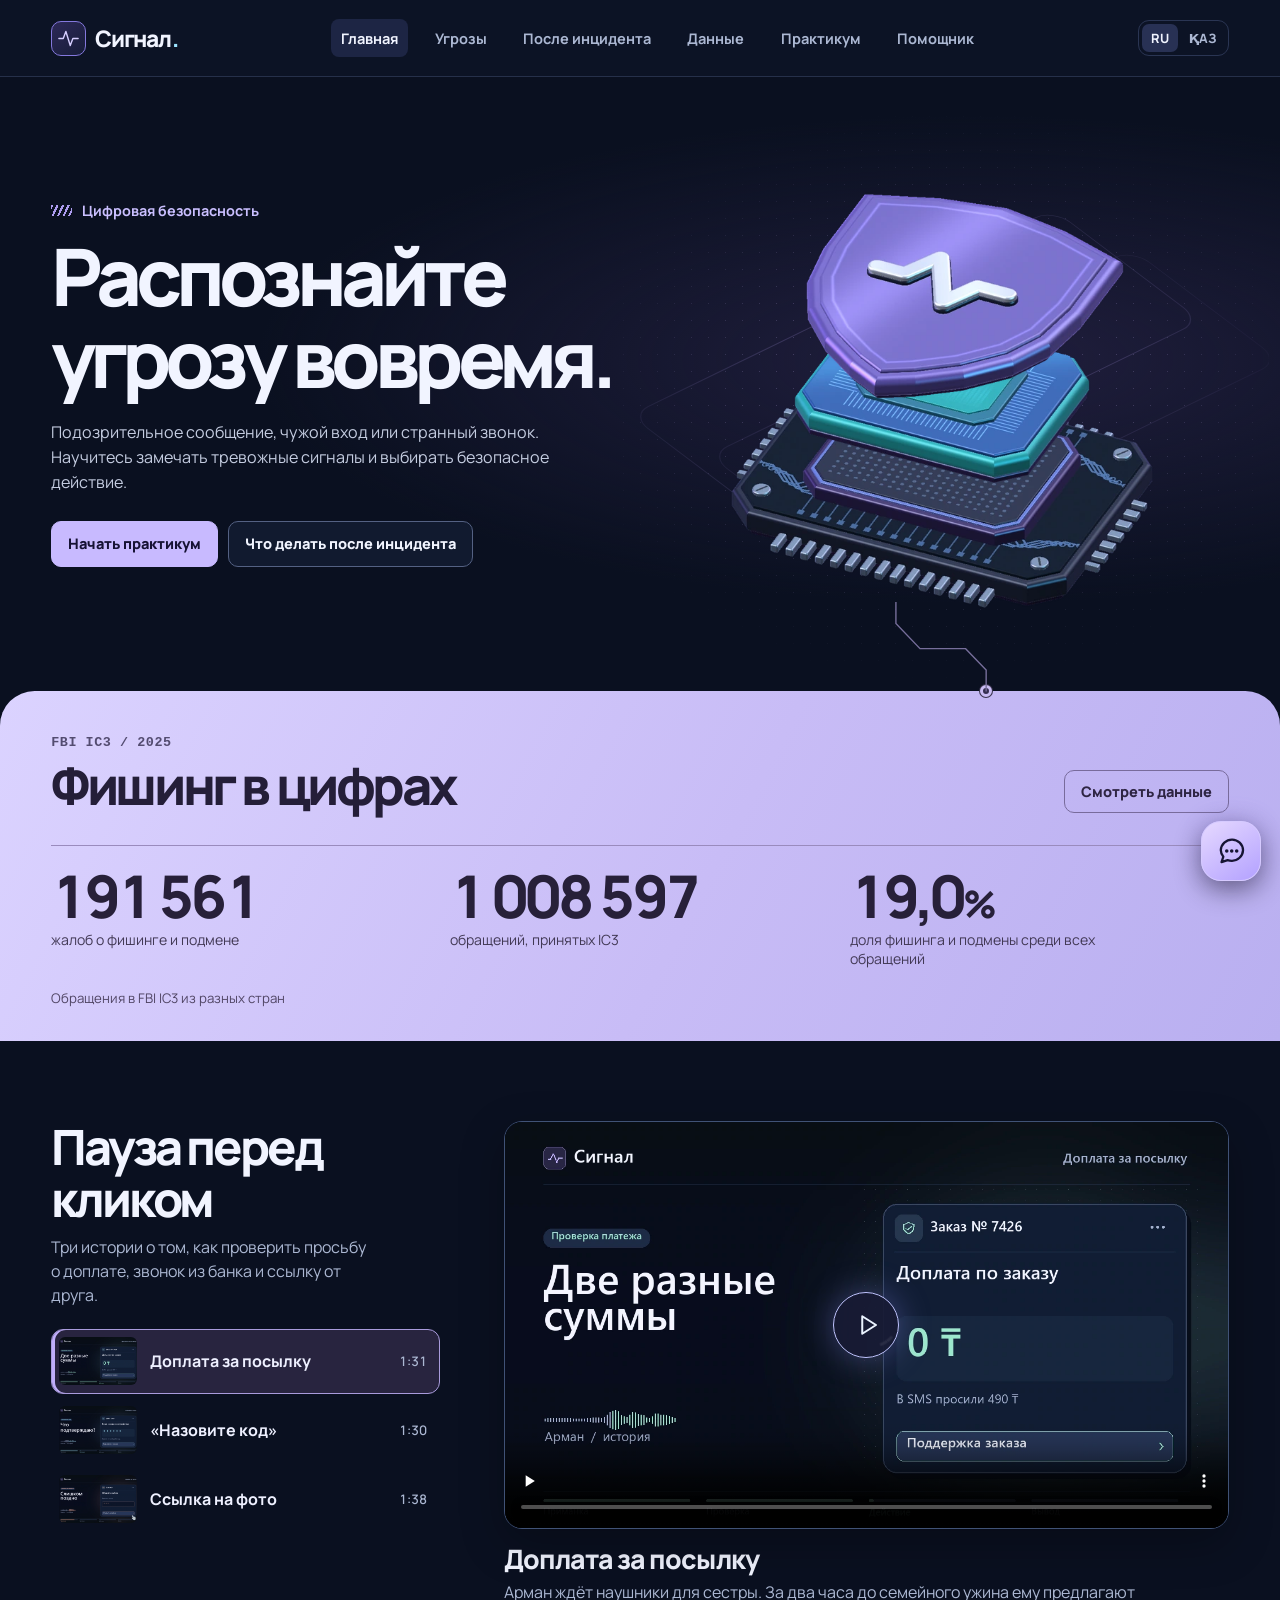
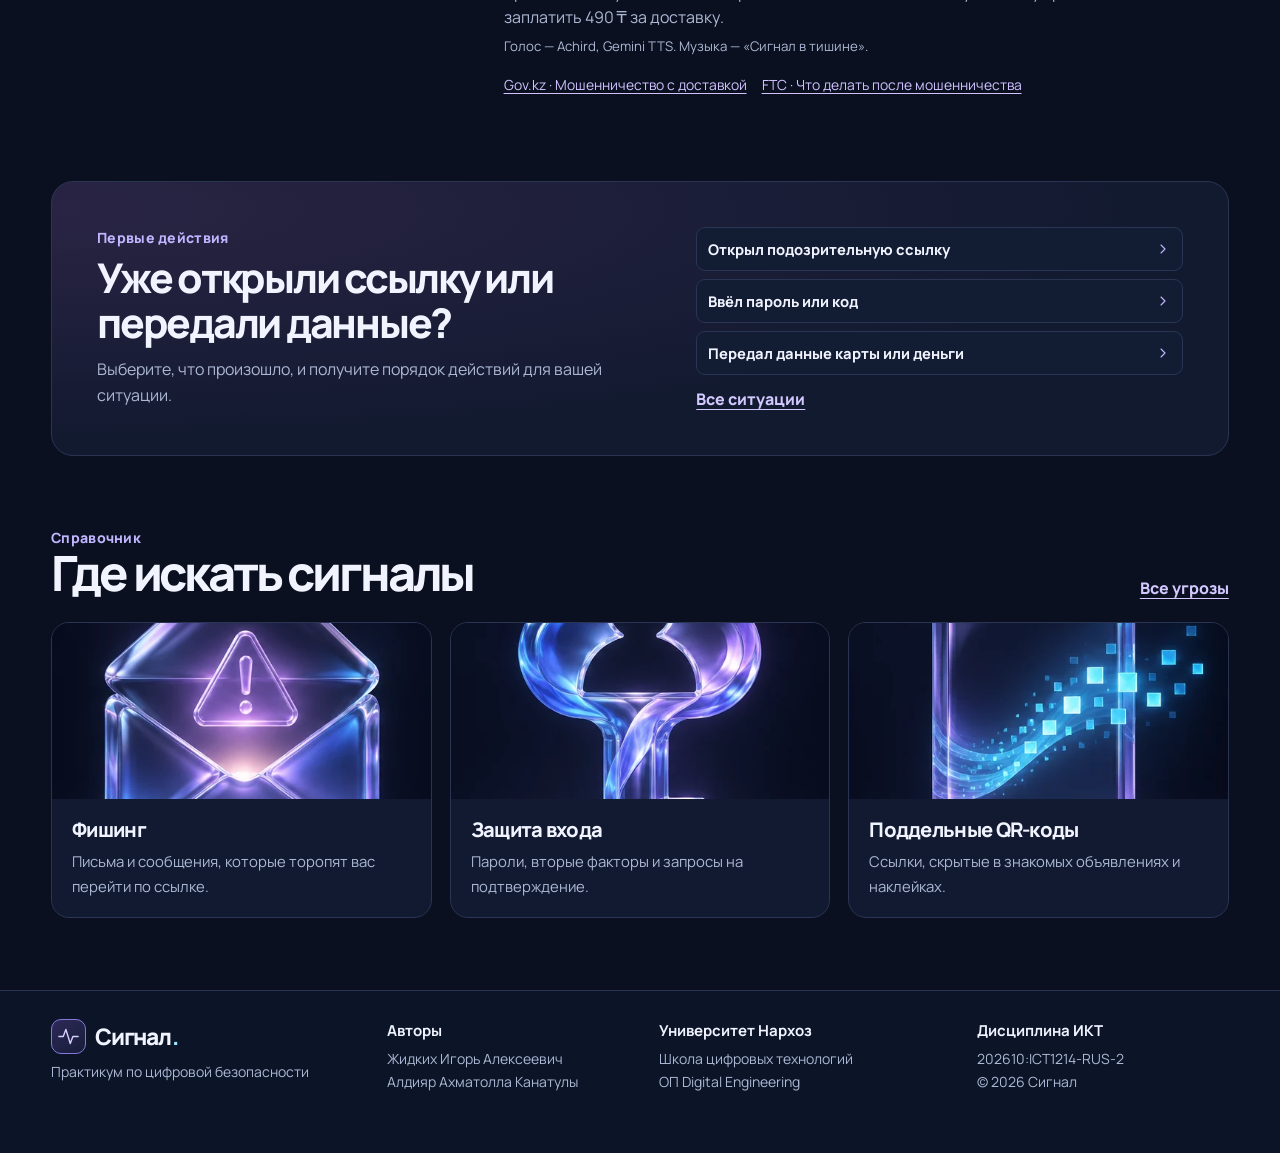
==== commit 57c8046c: "Explain suspicious addresses and follow up on reported actions" ====
--- a/index.html
+++ b/index.html
@@ -1 +1 @@
-<!doctype html><html lang="ru"><head><meta charset="utf-8"><meta http-equiv="Content-Security-Policy" content="default-src 'self'; script-src 'self'; style-src 'self'; img-src 'self'; media-src 'self'; font-src 'self'; connect-src 'none'; frame-src 'none'; object-src 'none'; base-uri 'none'; form-action 'none'"><meta name="referrer" content="strict-origin-when-cross-origin"><meta name="viewport" content="width=device-width, initial-scale=1"><meta name="description" content="Практическая цифровая безопасность"><link rel="alternate" hreflang="ru" href="index.html"><link rel="alternate" hreflang="kk" href="kk/index.html"><meta name="theme-color" content="#0a1020"><title>Главная · Сигнал</title><link rel="icon" sizes="16x16 32x32 48x48 64x64" href="assets/signal-mark.ico"><link rel="icon" sizes="180x180" type="image/png" href="assets/signal-mark.png"><link rel="apple-touch-icon" href="assets/signal-mark.png"><link rel="stylesheet" href="style.css"><link rel="stylesheet" href="assets/navigation.css"><link rel="stylesheet" href="assets/home.css"><script defer src="classifier.js"></script><script defer src="content.js"></script><script defer src="language.js"></script><script defer src="app.js"></script><script defer src="official-sites.js"></script><script defer src="site-navigation.js"></script><script defer src="chat.js"></script><script defer src="hero.js"></script></head><body data-page="index"><a class="skip" href="#main">К содержанию</a><header class="top"><div class="wrap top-inner"><a class="brand" href="index.html" aria-label="Сигнал, главная"><span class="brand-mark"><svg aria-hidden="true" viewBox="0 0 24 24" fill="none" stroke="currentColor" stroke-width="1.6" stroke-linecap="round" stroke-linejoin="round"><path d="M1 12h5l3-8 5 16 3-8h6"/></svg></span>Сигнал<span class="brand-period">.</span></a><nav aria-label="Основная навигация"><a href="index.html" aria-current="page">Главная</a><a href="guide.html">Угрозы</a><a href="response.html">После инцидента</a><a href="data.html">Данные</a><a href="lab.html">Практикум</a><a href="assistant.html">Помощник</a></nav><div class="locale-switch" role="group" aria-label="Выбор языка"><a class="locale-option" hreflang="ru" lang="ru" href="index.html" aria-label="Русский" aria-current="true">RU</a><a class="locale-option" hreflang="kk" lang="kk" href="kk/index.html" aria-label="Қазақша">ҚАЗ</a></div></div></header><main id="main"><div class="home-sequence"><section class="home-opening" aria-labelledby="hero-title"><div class="wrap opening-layout"><div class="opening-copy"><div class="chapter-label"><span aria-hidden="true"></span>Цифровая безопасность</div><h1 id="hero-title"><span class="word-mask"><span>Распознайте</span></span> <span class="word-mask"><span>угрозу вовремя.</span></span></h1><p>Подозрительное сообщение, чужой вход или странный звонок. Научитесь замечать тревожные сигналы и выбирать безопасное действие.</p><div class="actions"><a class="button primary" href="lab.html">Начать практикум</a><a class="button ghost" href="response.html">Что делать после инцидента</a></div></div><div id="hero-visual" class="receiver" aria-hidden="true"><div class="receiver-field"></div><div class="receiver-stack"><img class="receiver-base" src="assets/receiver-base.webp" alt="" width="940" height="680" decoding="async"><img class="receiver-core" src="assets/receiver-core.webp" alt="" width="940" height="680" decoding="async"><img class="receiver-shield" src="assets/receiver-shield.webp" alt="" width="940" height="680" decoding="async" fetchpriority="high"></div></div></div></section><section class="signal-readout" aria-labelledby="readout-title"><div class="readout-wire" aria-hidden="true"><svg viewBox="0 0 106 96" preserveAspectRatio="none" fill="none"><path pathLength="1" d="M2 0v23l27 27h51l23 23v23"/><path class="beam" pathLength="1" d="M2 0v23l27 27h51l23 23v23"/></svg></div><div class="wrap readout-body"><div class="readout-head"><div><p class="readout-source">FBI IC3 / 2025</p><h2 id="readout-title">Фишинг в цифрах</h2></div><a class="button ghost" href="data.html">Смотреть данные</a></div><dl class="readout-numbers"><div><dt>жалоб о фишинге и подмене</dt><dd>191 561</dd></div><div><dt>обращений, принятых IC3</dt><dd>1 008 597</dd></div><div><dt>доля фишинга и подмены среди всех обращений</dt><dd>19,0<span>%</span></dd></div></dl><p class="readout-note">Обращения в FBI IC3 из разных стран</p></div></section></div><div class="wrap home-sections"><section class="film-section stories" id="film" aria-labelledby="film-title"><div class="story-sidebar"><h2 id="film-title">Пауза перед кликом</h2><p class="story-deck">Три истории о том, как проверить просьбу о доплате, звонок из банка и ссылку от друга.</p><nav class="story-menu" aria-label="Выбор видеоистории"><a class="story-select" href="#film-delivery"><img src="assets/film-poster.webp?v=14" alt="" width="88" height="52" loading="lazy"><span>Доплата за посылку</span><small>1:31</small></a><a class="story-select" href="#film-code"><img src="assets/code-poster.webp?v=14" alt="" width="88" height="52" loading="lazy"><span>«Назовите код»</span><small>1:30</small></a><a class="story-select" href="#film-link"><img src="assets/link-poster.webp?v=14" alt="" width="88" height="52" loading="lazy"><span>Ссылка на фото</span><small>1:38</small></a></nav></div><div class="story-stage"><article class="story-episode" id="film-delivery" aria-labelledby="film-delivery-title"><figure class="film-player"><div class="video-frame"><video controls playsinline preload="none" poster="assets/film-poster.webp?v=14" aria-label="Доплата за посылку" data-captions="[[0,2.882,&quot;На кухонном столе лежит пустая подарочная коробка.&quot;],[3.205,5.645,&quot;Арман ждёт посылку с наушниками для сестры.&quot;],[5.965,8.107,&quot;До семейного ужина осталось два часа.&quot;],[8.815,9.822,&quot;Телефон вибрирует.&quot;],[10.135,11.345,&quot;«Посылка задержана.&quot;],[11.395,14.26,&quot;Доплатите четыреста девяносто тенге до шести вечера».&quot;],[14.725,15.995,&quot;Арман тянется к ссылке.&quot;],[16.075,17.741,&quot;Он действительно ждёт доставку.&quot;],[18.295,19.298,&quot;Сумма небольшая.&quot;],[19.495,22.145,&quot;Но почему отправитель пишет с незнакомого номера?&quot;],[22.295,25.923,&quot;В сообщении нет ни номера заказа, ни названия магазина.&quot;],[26.185,27.165,&quot;Зато есть срок.&quot;],[27.835,31.131,&quot;Арман убирает палец со ссылки и закрывает сообщение.&quot;],[31.285,34.887,&quot;На главном экране сам находит приложение, через которое оформлял заказ.&quot;],[35.425,36.743,&quot;В списке два отправления.&quot;],[37.015,40.175,&quot;Арман открывает сегодняшнее, сверяет товар и пункт выдачи.&quot;],[40.495,43.095,&quot;Это его наушники, а не вчерашняя доставка.&quot;],[43.645,45.675,&quot;В карточке написано: «Оплачено».&quot;],[45.715,47.391,&quot;К доплате — ноль тенге.&quot;],[47.575,49.752,&quot;В сообщении просили четыреста девяносто.&quot;],[50.035,51.657,&quot;Теперь расхождение видно сразу.&quot;],[52.465,55.02,&quot;Арман открывает поддержку прямо из карточки заказа.&quot;],[55.285,56.905,&quot;Спрашивает, нужен ли платёж.&quot;],[57.292,60.293,&quot;Оператор подтверждает: заказ оплачен, можно забирать.&quot;],[61.135,63.428,&quot;Он помечает подозрительное сообщение как спам.&quot;],[63.955,66.041,&quot;Вечером сестра распаковывает наушники.&quot;],[66.385,69.109,&quot;Присланная ссылка так и осталась закрытой.&quot;],[69.205,70.629,&quot;А если карту уже ввели?&quot;],[71.425,73.135,&quot;Тогда первое действие другое.&quot;],[73.435,77.631,&quot;Сразу свяжитесь с банком через его приложение или по номеру с карты.&quot;],[78.085,79.802,&quot;Сохраните сведения о платеже.&quot;],[80.815,85.155,&quot;Когда сообщение торопит с оплатой, вернитесь туда, где делали заказ.&quot;],[85.705,89.607,&quot;Именно там можно проверить товар, статус и настоящую сумму.&quot;]]"><source src="assets/pause-before-click.mp4?v=14" type="video/mp4"><a href="assets/pause-before-click.mp4?v=14">Открыть видео</a></video><button class="film-start" type="button" aria-label="Воспроизвести Доплата за посылку" hidden><svg aria-hidden="true" viewBox="0 0 24 24" fill="none" stroke="currentColor" stroke-width="1.6" stroke-linecap="round" stroke-linejoin="round"><path d="m9 5 11 7-11 7z"/></svg></button></div></figure><h3 id="film-delivery-title">Доплата за посылку</h3><p class="story-intro">Арман ждёт наушники для сестры. За два часа до семейного ужина ему предлагают заплатить 490 ₸ за доставку.</p><p class="film-credit">Голос — Achird, Gemini TTS. Музыка — «Сигнал в тишине».</p><p class="sources"><a href="https://www.gov.kz/situations/733/1743?lang=ru">Gov.kz · Мошенничество с доставкой</a><a href="https://consumer.ftc.gov/articles/what-do-if-you-were-scammed">FTC · Что делать после мошенничества</a></p></article><article class="story-episode" id="film-code" aria-labelledby="film-code-title"><figure class="film-player"><div class="video-frame"><video controls playsinline preload="none" poster="assets/code-poster.webp?v=14" aria-label="«Назовите код»" data-captions="[[0.025,1.858,&quot;Алина ждёт автобус после занятий.&quot;],[2.395,3.639,&quot;Звонит незнакомый номер.&quot;],[3.835,6.096,&quot;Голос спокойный, на фоне слышны клавиши.&quot;],[6.415,8.805,&quot;Человек представляется сотрудником её банка.&quot;],[9.715,14.961,&quot;Он называет Алину по имени и сообщает, что кто-то отправляет с её карты двадцать восемь тысяч тенге.&quot;],[15.295,16.599,&quot;Просит оставаться на линии.&quot;],[17.215,18.05,&quot;«Сейчас придёт код.&quot;],[18.055,19.931,&quot;Назовите его, и я отменю перевод».&quot;],[20.545,22.7,&quot;В этот момент действительно приходит сообщение.&quot;],[22.823,24.473,&quot;Совпадение кажется убедительным.&quot;],[25.525,27.126,&quot;Алина читает сообщение целиком.&quot;],[27.565,29.685,&quot;Там говорится о входе с нового устройства.&quot;],[29.965,31.659,&quot;Об отмене перевода — ни слова.&quot;],[32.185,33.623,&quot;Она не просила о новом входе.&quot;],[34.795,37.01,&quot;Собеседник торопит: «Осталось несколько секунд».&quot;],[37.525,40.105,&quot;Алина ничего не диктует и нажимает красную кнопку.&quot;],[40.525,41.366,&quot;Разговор завершён.&quot;],[42.148,45.975,&quot;С домашнего экрана она открывает привычное банковское приложение.&quot;],[46.15,49.353,&quot;В списке последних операций нет перевода на названную сумму.&quot;],[50.035,51.502,&quot;Но одной проверки истории мало.&quot;],[52.045,57.761,&quot;Алина открывает чат поддержки внутри приложения и сообщает время звонка и то, какой код у неё просили.&quot;],[58.465,61.515,&quot;В ответ ей предлагают проверить устройства, с которых выполнен вход.&quot;],[61.945,63.786,&quot;В списке только её телефон.&quot;],[64.315,66.265,&quot;Одноразовый код остался у неё.&quot;],[66.895,69.885,&quot;Если код уже назван, действовать нужно сразу.&quot;],[70.285,72.459,&quot;Свяжитесь с банком через официальный канал.&quot;],[72.625,77.288,&quot;Объясните, что подтверждал код, и попросите защитить доступ и проверить операции.&quot;],[78.205,79.535,&quot;Алина успевает на автобус.&quot;],[79.975,83.724,&quot;Она запомнит не голос звонившего, а строку над цифрами.&quot;],[84.235,86.245,&quot;Сначала прочитайте, что подтверждает код.&quot;],[86.635,88.46,&quot;Передавать его собеседнику нельзя.&quot;]]"><source src="assets/never-share-code.mp4?v=14" type="video/mp4"><a href="assets/never-share-code.mp4?v=14">Открыть видео</a></video><button class="film-start" type="button" aria-label="Воспроизвести «Назовите код»" hidden><svg aria-hidden="true" viewBox="0 0 24 24" fill="none" stroke="currentColor" stroke-width="1.6" stroke-linecap="round" stroke-linejoin="round"><path d="m9 5 11 7-11 7z"/></svg></button></div></figure><h3 id="film-code-title">«Назовите код»</h3><p class="story-intro">Алине звонят якобы из банка из-за перевода на 28 000 ₸. Пока собеседник торопит, она читает строку над цифрами в SMS.</p><p class="film-credit">Голос — Achird, Gemini TTS. Музыка — «Сигнал в тишине».</p><p class="sources"><a href="https://nationalbank.kz/ru/news/informacionnye-soobshcheniya/20489">Нацбанк Казахстана · Телефонное мошенничество</a><a href="https://www.gov.kz/situations/733/1743?lang=ru">Gov.kz · Как защититься от мошенников</a></p></article><article class="story-episode" id="film-link" aria-labelledby="film-link-title"><figure class="film-player"><div class="video-frame"><video controls playsinline preload="none" poster="assets/link-poster.webp?v=14" aria-label="Ссылка на фото" data-captions="[[0,3.126,&quot;После воскресного забега Марат ждёт общие фотографии.&quot;],[3.685,6.86,&quot;В чате появляется сообщение от знакомого: «Вот наш альбом.&quot;],[7.105,8.139,&quot;Ты на третьем кадре».&quot;],[9.025,11.034,&quot;Имя и аватар знакомые.&quot;],[11.335,12.74,&quot;Марат открывает приглашение.&quot;],[13.345,17.319,&quot;Вместо снимков видит страницу, которая просит войти через электронную почту.&quot;],[18.115,20.965,&quot;Он вводит пароль и нажимает «Открыть альбом».&quot;],[21.835,24.82,&quot;Знакомые точки в поле скрыли пароль от глаз Марата.&quot;],[25.135,27.73,&quot;Сам сайт всё равно получил введённые данные.&quot;],[28.675,30.101,&quot;Появляется пустая страница.&quot;],[30.775,31.665,&quot;Ни одного снимка.&quot;],[32.185,35.466,&quot;Теперь Марат замечает, что адрес отличается от привычного сервиса.&quot;],[36.085,37.899,&quot;Ещё раз вводить пароль он не будет.&quot;],[38.965,40.155,&quot;Марат закрывает вкладку.&quot;],[40.855,43.392,&quot;На своём телефоне сам открывает приложение почты.&quot;],[43.525,46.428,&quot;Пока доступ сохранился, заходит в раздел безопасности.&quot;],[47.275,50.682,&quot;Первым делом он меняет пароль почты на новый, уникальный.&quot;],[50.995,55.043,&quot;Старый пароль он больше нигде не использовал, поэтому другие аккаунты менять не пришлось.&quot;],[56.005,58.626,&quot;Дальше Марат открывает список активных сеансов.&quot;],[59.305,60.695,&quot;Один браузер ему незнаком.&quot;],[61.345,66.5,&quot;Он завершает другие сеансы, проверяет адрес восстановления и включает двухэтапную защиту.&quot;],[67.405,69.86,&quot;Только теперь он звонит другу по сохранённому номеру.&quot;],[70.195,72.528,&quot;Друг удивлён: «Я ничего не отправлял».&quot;],[73.015,75.113,&quot;Вместе они предупреждают участников чата.&quot;],[75.625,79.335,&quot;Вечером друг присылает настоящие снимки прямо в переписку.&quot;],[79.615,81.921,&quot;Марат узнаёт тот самый финиш.&quot;],[82.045,85.373,&quot;На этот раз открывать чужую форму входа не понадобилось.&quot;],[86.305,91.785,&quot;Если ссылка вдруг требует пароль от почты, отложите её и свяжитесь с отправителем отдельно.&quot;],[92.155,96.041,&quot;А если пароль уже введён, начните восстановление с настоящего сервиса.&quot;]]"><source src="assets/photo-link.mp4?v=14" type="video/mp4"><a href="assets/photo-link.mp4?v=14">Открыть видео</a></video><button class="film-start" type="button" aria-label="Воспроизвести Ссылка на фото" hidden><svg aria-hidden="true" viewBox="0 0 24 24" fill="none" stroke="currentColor" stroke-width="1.6" stroke-linecap="round" stroke-linejoin="round"><path d="m9 5 11 7-11 7z"/></svg></button></div></figure><h3 id="film-link-title">Ссылка на фото</h3><p class="story-intro">После забега друг присылает Марату «общий альбом». Фотографий внутри нет, а пароль от почты Марат уже ввёл.</p><p class="film-credit">Голос — Achird, Gemini TTS. Музыка — «Сигнал в тишине».</p><p class="sources"><a href="https://consumer.ftc.gov/articles/how-recognize-avoid-phishing-scams">FTC · Как распознать фишинг</a><a href="https://consumer.ftc.gov/articles/how-recover-your-hacked-email-or-social-media-account">FTC · Восстановление почты и аккаунтов</a></p></article></div></section><section class="home-response"><div><div class="kicker">Первые действия</div><h2>Уже открыли ссылку или передали данные?</h2><p>Выберите, что произошло, и получите порядок действий для вашей ситуации.</p></div><div class="home-response-links"><a class="response-link" href="response.html#link">Открыл подозрительную ссылку<svg aria-hidden="true" viewBox="0 0 24 24" fill="none" stroke="currentColor" stroke-width="1.6" stroke-linecap="round" stroke-linejoin="round"><path d="m6 9 6 6 6-6"/></svg></a><a class="response-link" href="response.html#account">Ввёл пароль или код<svg aria-hidden="true" viewBox="0 0 24 24" fill="none" stroke="currentColor" stroke-width="1.6" stroke-linecap="round" stroke-linejoin="round"><path d="m6 9 6 6 6-6"/></svg></a><a class="response-link" href="response.html#payment">Передал данные карты или деньги<svg aria-hidden="true" viewBox="0 0 24 24" fill="none" stroke="currentColor" stroke-width="1.6" stroke-linecap="round" stroke-linejoin="round"><path d="m6 9 6 6 6-6"/></svg></a><a class="text-link" href="response.html">Все ситуации</a></div></section><section class="home-guide"><div class="section-title"><div><div class="kicker">Справочник</div><h2>Где искать сигналы</h2></div><a class="text-link" href="guide.html">Все угрозы</a></div><div class="feature-grid"><a class="feature" href="guide.html#phishing"><img src="assets/mail.webp" alt="" loading="lazy" width="510" height="700"><div><h3>Фишинг</h3><p>Письма и сообщения, которые торопят вас перейти по ссылке.</p></div></a><a class="feature" href="guide.html#mfa"><img src="assets/key.webp" alt="" loading="lazy" width="510" height="700"><div><h3>Защита входа</h3><p>Пароли, вторые факторы и запросы на подтверждение.</p></div></a><a class="feature" href="guide.html#qr"><img src="assets/device.webp" alt="" loading="lazy" width="510" height="700"><div><h3>Поддельные QR-коды</h3><p>Ссылки, скрытые в знакомых объявлениях и наклейках.</p></div></a></div></section></div></main><footer class="footer"><div class="wrap footer-grid"><div><a class="brand" href="index.html" aria-label="Сигнал, главная"><span class="brand-mark"><svg aria-hidden="true" viewBox="0 0 24 24" fill="none" stroke="currentColor" stroke-width="1.6" stroke-linecap="round" stroke-linejoin="round"><path d="M1 12h5l3-8 5 16 3-8h6"/></svg></span>Сигнал<span class="brand-period">.</span></a><p>Практикум по цифровой безопасности</p></div><div><strong>Авторы</strong><p>Жидких Игорь Алексеевич<br>Алдияр Ахматолла Канатулы</p></div><div><strong>Университет Нархоз</strong><p>Школа цифровых технологий<br>ОП Digital Engineering</p></div><div><strong>Дисциплина ИКТ</strong><p>202610:ICT1214-RUS-2<br>© 2026 Сигнал</p></div></div></footer><button class="chat-launcher" type="button" data-chat-open hidden aria-label="Открыть помощника" title="Открыть помощника" aria-haspopup="dialog" aria-controls="chat-dialog" aria-expanded="false"><svg aria-hidden="true" viewBox="0 0 24 24" fill="none" stroke="currentColor" stroke-width="1.6" stroke-linecap="round" stroke-linejoin="round"><path d="M20.5 11.4a7.8 7.8 0 0 1-8 7.5 9 9 0 0 1-2.9-.5l-4.3 1.4 1.3-3.8a7.2 7.2 0 0 1-1.8-4.6 7.9 7.9 0 0 1 8-7.5 7.8 7.8 0 0 1 7.7 7.5Z"/><path d="M9 12h.01m3.5 0h.01m3.5 0h.01" stroke-width="2.5"/></svg></button><dialog class="chat-dialog" id="chat-dialog" aria-labelledby="chat-title"><div class="chat"><header class="chat-header"><div class="brand-mark"><svg aria-hidden="true" viewBox="0 0 24 24" fill="none" stroke="currentColor" stroke-width="1.6" stroke-linecap="round" stroke-linejoin="round"><path d="M1 12h5l3-8 5 16 3-8h6"/></svg></div><div><strong id="chat-title">Помощник Сигнала</strong><span id="mode">Режим справочника</span></div><button class="chip" id="reset-chat" type="button">Очистить</button><button class="icon-button chat-resize" type="button" aria-label="Развернуть окно чата" title="Развернуть окно чата"><svg aria-hidden="true" viewBox="0 0 24 24" fill="none" stroke="currentColor" stroke-width="1.6" stroke-linecap="round" stroke-linejoin="round"><path d="M14 4h6v6m0-6-7 7M10 20H4v-6m0 6 7-7"/></svg><svg aria-hidden="true" viewBox="0 0 24 24" fill="none" stroke="currentColor" stroke-width="1.6" stroke-linecap="round" stroke-linejoin="round"><path d="M20 4l-7 7m0-6v6h6M4 20l7-7m0 6v-6H5"/></svg></button><button class="icon-button chat-close" type="button" data-chat-close aria-label="Закрыть чат"><svg aria-hidden="true" viewBox="0 0 24 24" fill="none" stroke="currentColor" stroke-width="1.6" stroke-linecap="round" stroke-linejoin="round"><path d="m6 6 12 12M6 18 18 6"/></svg></button></header><div class="messages" id="messages" role="log" aria-label="Диалог" aria-live="polite" tabindex="0"></div><div class="quick" aria-label="Примеры вопросов"><button class="chip" type="button">Как распознать фишинг?</button><button class="chip" type="button">Что такое 2FA?</button><button class="chip" type="button">Что делать, если списали деньги?</button></div><form id="chat-form"><label class="visually-hidden" for="question">Ваш вопрос</label><input id="question" placeholder="Напишите вопрос…" autocomplete="off" maxlength="1200" required><button class="send primary" aria-label="Отправить вопрос" type="submit"><svg aria-hidden="true" viewBox="0 0 24 24" fill="none" stroke="currentColor" stroke-width="1.6" stroke-linecap="round" stroke-linejoin="round"><path d="M12 19V5M6 11l6-6 6 6"/></svg></button></form><p class="chat-note">Не вводите пароли, коды и личные данные. <a class="about-chat" href="assistant.html">О помощнике</a></p></div></dialog></body></html>+<!doctype html><html lang="ru"><head><meta charset="utf-8"><meta http-equiv="Content-Security-Policy" content="default-src 'self'; script-src 'self'; style-src 'self'; img-src 'self'; media-src 'self'; font-src 'self'; connect-src 'none'; frame-src 'none'; object-src 'none'; base-uri 'none'; form-action 'none'"><meta name="referrer" content="strict-origin-when-cross-origin"><meta name="viewport" content="width=device-width, initial-scale=1"><meta name="description" content="Практическая цифровая безопасность"><link rel="alternate" hreflang="ru" href="index.html"><link rel="alternate" hreflang="kk" href="kk/index.html"><meta name="theme-color" content="#0a1020"><title>Главная · Сигнал</title><link rel="icon" sizes="16x16 32x32 48x48 64x64" href="assets/signal-mark.ico"><link rel="icon" sizes="180x180" type="image/png" href="assets/signal-mark.png"><link rel="apple-touch-icon" href="assets/signal-mark.png"><link rel="stylesheet" href="style.css"><link rel="stylesheet" href="assets/navigation.css"><link rel="stylesheet" href="assets/home.css"><script defer src="classifier.js"></script><script defer src="content.js"></script><script defer src="language.js"></script><script defer src="app.js"></script><script defer src="official-sites.js"></script><script defer src="site-navigation.js"></script><script defer src="case-advice.js"></script><script defer src="chat.js?v=case1"></script><script defer src="hero.js"></script></head><body data-page="index"><a class="skip" href="#main">К содержанию</a><header class="top"><div class="wrap top-inner"><a class="brand" href="index.html" aria-label="Сигнал, главная"><span class="brand-mark"><svg aria-hidden="true" viewBox="0 0 24 24" fill="none" stroke="currentColor" stroke-width="1.6" stroke-linecap="round" stroke-linejoin="round"><path d="M1 12h5l3-8 5 16 3-8h6"/></svg></span>Сигнал<span class="brand-period">.</span></a><nav aria-label="Основная навигация"><a href="index.html" aria-current="page">Главная</a><a href="guide.html">Угрозы</a><a href="response.html">После инцидента</a><a href="data.html">Данные</a><a href="lab.html">Практикум</a><a href="assistant.html">Помощник</a></nav><div class="locale-switch" role="group" aria-label="Выбор языка"><a class="locale-option" hreflang="ru" lang="ru" href="index.html" aria-label="Русский" aria-current="true">RU</a><a class="locale-option" hreflang="kk" lang="kk" href="kk/index.html" aria-label="Қазақша">ҚАЗ</a></div></div></header><main id="main"><div class="home-sequence"><section class="home-opening" aria-labelledby="hero-title"><div class="wrap opening-layout"><div class="opening-copy"><div class="chapter-label"><span aria-hidden="true"></span>Цифровая безопасность</div><h1 id="hero-title"><span class="word-mask"><span>Распознайте</span></span> <span class="word-mask"><span>угрозу вовремя.</span></span></h1><p>Подозрительное сообщение, чужой вход или странный звонок. Научитесь замечать тревожные сигналы и выбирать безопасное действие.</p><div class="actions"><a class="button primary" href="lab.html">Начать практикум</a><a class="button ghost" href="response.html">Что делать после инцидента</a></div></div><div id="hero-visual" class="receiver" aria-hidden="true"><div class="receiver-field"></div><div class="receiver-stack"><img class="receiver-base" src="assets/receiver-base.webp" alt="" width="940" height="680" decoding="async"><img class="receiver-core" src="assets/receiver-core.webp" alt="" width="940" height="680" decoding="async"><img class="receiver-shield" src="assets/receiver-shield.webp" alt="" width="940" height="680" decoding="async" fetchpriority="high"></div></div></div></section><section class="signal-readout" aria-labelledby="readout-title"><div class="readout-wire" aria-hidden="true"><svg viewBox="0 0 106 96" preserveAspectRatio="none" fill="none"><path pathLength="1" d="M2 0v23l27 27h51l23 23v23"/><path class="beam" pathLength="1" d="M2 0v23l27 27h51l23 23v23"/></svg></div><div class="wrap readout-body"><div class="readout-head"><div><p class="readout-source">FBI IC3 / 2025</p><h2 id="readout-title">Фишинг в цифрах</h2></div><a class="button ghost" href="data.html">Смотреть данные</a></div><dl class="readout-numbers"><div><dt>жалоб о фишинге и подмене</dt><dd>191 561</dd></div><div><dt>обращений, принятых IC3</dt><dd>1 008 597</dd></div><div><dt>доля фишинга и подмены среди всех обращений</dt><dd>19,0<span>%</span></dd></div></dl><p class="readout-note">Обращения в FBI IC3 из разных стран</p></div></section></div><div class="wrap home-sections"><section class="film-section stories" id="film" aria-labelledby="film-title"><div class="story-sidebar"><h2 id="film-title">Пауза перед кликом</h2><p class="story-deck">Три истории о том, как проверить просьбу о доплате, звонок из банка и ссылку от друга.</p><nav class="story-menu" aria-label="Выбор видеоистории"><a class="story-select" href="#film-delivery"><img src="assets/film-poster.webp?v=14" alt="" width="88" height="52" loading="lazy"><span>Доплата за посылку</span><small>1:31</small></a><a class="story-select" href="#film-code"><img src="assets/code-poster.webp?v=14" alt="" width="88" height="52" loading="lazy"><span>«Назовите код»</span><small>1:30</small></a><a class="story-select" href="#film-link"><img src="assets/link-poster.webp?v=14" alt="" width="88" height="52" loading="lazy"><span>Ссылка на фото</span><small>1:38</small></a></nav></div><div class="story-stage"><article class="story-episode" id="film-delivery" aria-labelledby="film-delivery-title"><figure class="film-player"><div class="video-frame"><video controls playsinline preload="none" poster="assets/film-poster.webp?v=14" aria-label="Доплата за посылку" data-captions="[[0,2.882,&quot;На кухонном столе лежит пустая подарочная коробка.&quot;],[3.205,5.645,&quot;Арман ждёт посылку с наушниками для сестры.&quot;],[5.965,8.107,&quot;До семейного ужина осталось два часа.&quot;],[8.815,9.822,&quot;Телефон вибрирует.&quot;],[10.135,11.345,&quot;«Посылка задержана.&quot;],[11.395,14.26,&quot;Доплатите четыреста девяносто тенге до шести вечера».&quot;],[14.725,15.995,&quot;Арман тянется к ссылке.&quot;],[16.075,17.741,&quot;Он действительно ждёт доставку.&quot;],[18.295,19.298,&quot;Сумма небольшая.&quot;],[19.495,22.145,&quot;Но почему отправитель пишет с незнакомого номера?&quot;],[22.295,25.923,&quot;В сообщении нет ни номера заказа, ни названия магазина.&quot;],[26.185,27.165,&quot;Зато есть срок.&quot;],[27.835,31.131,&quot;Арман убирает палец со ссылки и закрывает сообщение.&quot;],[31.285,34.887,&quot;На главном экране сам находит приложение, через которое оформлял заказ.&quot;],[35.425,36.743,&quot;В списке два отправления.&quot;],[37.015,40.175,&quot;Арман открывает сегодняшнее, сверяет товар и пункт выдачи.&quot;],[40.495,43.095,&quot;Это его наушники, а не вчерашняя доставка.&quot;],[43.645,45.675,&quot;В карточке написано: «Оплачено».&quot;],[45.715,47.391,&quot;К доплате — ноль тенге.&quot;],[47.575,49.752,&quot;В сообщении просили четыреста девяносто.&quot;],[50.035,51.657,&quot;Теперь расхождение видно сразу.&quot;],[52.465,55.02,&quot;Арман открывает поддержку прямо из карточки заказа.&quot;],[55.285,56.905,&quot;Спрашивает, нужен ли платёж.&quot;],[57.292,60.293,&quot;Оператор подтверждает: заказ оплачен, можно забирать.&quot;],[61.135,63.428,&quot;Он помечает подозрительное сообщение как спам.&quot;],[63.955,66.041,&quot;Вечером сестра распаковывает наушники.&quot;],[66.385,69.109,&quot;Присланная ссылка так и осталась закрытой.&quot;],[69.205,70.629,&quot;А если карту уже ввели?&quot;],[71.425,73.135,&quot;Тогда первое действие другое.&quot;],[73.435,77.631,&quot;Сразу свяжитесь с банком через его приложение или по номеру с карты.&quot;],[78.085,79.802,&quot;Сохраните сведения о платеже.&quot;],[80.815,85.155,&quot;Когда сообщение торопит с оплатой, вернитесь туда, где делали заказ.&quot;],[85.705,89.607,&quot;Именно там можно проверить товар, статус и настоящую сумму.&quot;]]"><source src="assets/pause-before-click.mp4?v=14" type="video/mp4"><a href="assets/pause-before-click.mp4?v=14">Открыть видео</a></video><button class="film-start" type="button" aria-label="Воспроизвести Доплата за посылку" hidden><svg aria-hidden="true" viewBox="0 0 24 24" fill="none" stroke="currentColor" stroke-width="1.6" stroke-linecap="round" stroke-linejoin="round"><path d="m9 5 11 7-11 7z"/></svg></button></div></figure><h3 id="film-delivery-title">Доплата за посылку</h3><p class="story-intro">Арман ждёт наушники для сестры. За два часа до семейного ужина ему предлагают заплатить 490 ₸ за доставку.</p><p class="film-credit">Голос — Achird, Gemini TTS. Музыка — «Сигнал в тишине».</p><p class="sources"><a href="https://www.gov.kz/situations/733/1743?lang=ru">Gov.kz · Мошенничество с доставкой</a><a href="https://consumer.ftc.gov/articles/what-do-if-you-were-scammed">FTC · Что делать после мошенничества</a></p></article><article class="story-episode" id="film-code" aria-labelledby="film-code-title"><figure class="film-player"><div class="video-frame"><video controls playsinline preload="none" poster="assets/code-poster.webp?v=14" aria-label="«Назовите код»" data-captions="[[0.025,1.858,&quot;Алина ждёт автобус после занятий.&quot;],[2.395,3.639,&quot;Звонит незнакомый номер.&quot;],[3.835,6.096,&quot;Голос спокойный, на фоне слышны клавиши.&quot;],[6.415,8.805,&quot;Человек представляется сотрудником её банка.&quot;],[9.715,14.961,&quot;Он называет Алину по имени и сообщает, что кто-то отправляет с её карты двадцать восемь тысяч тенге.&quot;],[15.295,16.599,&quot;Просит оставаться на линии.&quot;],[17.215,18.05,&quot;«Сейчас придёт код.&quot;],[18.055,19.931,&quot;Назовите его, и я отменю перевод».&quot;],[20.545,22.7,&quot;В этот момент действительно приходит сообщение.&quot;],[22.823,24.473,&quot;Совпадение кажется убедительным.&quot;],[25.525,27.126,&quot;Алина читает сообщение целиком.&quot;],[27.565,29.685,&quot;Там говорится о входе с нового устройства.&quot;],[29.965,31.659,&quot;Об отмене перевода — ни слова.&quot;],[32.185,33.623,&quot;Она не просила о новом входе.&quot;],[34.795,37.01,&quot;Собеседник торопит: «Осталось несколько секунд».&quot;],[37.525,40.105,&quot;Алина ничего не диктует и нажимает красную кнопку.&quot;],[40.525,41.366,&quot;Разговор завершён.&quot;],[42.148,45.975,&quot;С домашнего экрана она открывает привычное банковское приложение.&quot;],[46.15,49.353,&quot;В списке последних операций нет перевода на названную сумму.&quot;],[50.035,51.502,&quot;Но одной проверки истории мало.&quot;],[52.045,57.761,&quot;Алина открывает чат поддержки внутри приложения и сообщает время звонка и то, какой код у неё просили.&quot;],[58.465,61.515,&quot;В ответ ей предлагают проверить устройства, с которых выполнен вход.&quot;],[61.945,63.786,&quot;В списке только её телефон.&quot;],[64.315,66.265,&quot;Одноразовый код остался у неё.&quot;],[66.895,69.885,&quot;Если код уже назван, действовать нужно сразу.&quot;],[70.285,72.459,&quot;Свяжитесь с банком через официальный канал.&quot;],[72.625,77.288,&quot;Объясните, что подтверждал код, и попросите защитить доступ и проверить операции.&quot;],[78.205,79.535,&quot;Алина успевает на автобус.&quot;],[79.975,83.724,&quot;Она запомнит не голос звонившего, а строку над цифрами.&quot;],[84.235,86.245,&quot;Сначала прочитайте, что подтверждает код.&quot;],[86.635,88.46,&quot;Передавать его собеседнику нельзя.&quot;]]"><source src="assets/never-share-code.mp4?v=14" type="video/mp4"><a href="assets/never-share-code.mp4?v=14">Открыть видео</a></video><button class="film-start" type="button" aria-label="Воспроизвести «Назовите код»" hidden><svg aria-hidden="true" viewBox="0 0 24 24" fill="none" stroke="currentColor" stroke-width="1.6" stroke-linecap="round" stroke-linejoin="round"><path d="m9 5 11 7-11 7z"/></svg></button></div></figure><h3 id="film-code-title">«Назовите код»</h3><p class="story-intro">Алине звонят якобы из банка из-за перевода на 28 000 ₸. Пока собеседник торопит, она читает строку над цифрами в SMS.</p><p class="film-credit">Голос — Achird, Gemini TTS. Музыка — «Сигнал в тишине».</p><p class="sources"><a href="https://nationalbank.kz/ru/news/informacionnye-soobshcheniya/20489">Нацбанк Казахстана · Телефонное мошенничество</a><a href="https://www.gov.kz/situations/733/1743?lang=ru">Gov.kz · Как защититься от мошенников</a></p></article><article class="story-episode" id="film-link" aria-labelledby="film-link-title"><figure class="film-player"><div class="video-frame"><video controls playsinline preload="none" poster="assets/link-poster.webp?v=14" aria-label="Ссылка на фото" data-captions="[[0,3.126,&quot;После воскресного забега Марат ждёт общие фотографии.&quot;],[3.685,6.86,&quot;В чате появляется сообщение от знакомого: «Вот наш альбом.&quot;],[7.105,8.139,&quot;Ты на третьем кадре».&quot;],[9.025,11.034,&quot;Имя и аватар знакомые.&quot;],[11.335,12.74,&quot;Марат открывает приглашение.&quot;],[13.345,17.319,&quot;Вместо снимков видит страницу, которая просит войти через электронную почту.&quot;],[18.115,20.965,&quot;Он вводит пароль и нажимает «Открыть альбом».&quot;],[21.835,24.82,&quot;Знакомые точки в поле скрыли пароль от глаз Марата.&quot;],[25.135,27.73,&quot;Сам сайт всё равно получил введённые данные.&quot;],[28.675,30.101,&quot;Появляется пустая страница.&quot;],[30.775,31.665,&quot;Ни одного снимка.&quot;],[32.185,35.466,&quot;Теперь Марат замечает, что адрес отличается от привычного сервиса.&quot;],[36.085,37.899,&quot;Ещё раз вводить пароль он не будет.&quot;],[38.965,40.155,&quot;Марат закрывает вкладку.&quot;],[40.855,43.392,&quot;На своём телефоне сам открывает приложение почты.&quot;],[43.525,46.428,&quot;Пока доступ сохранился, заходит в раздел безопасности.&quot;],[47.275,50.682,&quot;Первым делом он меняет пароль почты на новый, уникальный.&quot;],[50.995,55.043,&quot;Старый пароль он больше нигде не использовал, поэтому другие аккаунты менять не пришлось.&quot;],[56.005,58.626,&quot;Дальше Марат открывает список активных сеансов.&quot;],[59.305,60.695,&quot;Один браузер ему незнаком.&quot;],[61.345,66.5,&quot;Он завершает другие сеансы, проверяет адрес восстановления и включает двухэтапную защиту.&quot;],[67.405,69.86,&quot;Только теперь он звонит другу по сохранённому номеру.&quot;],[70.195,72.528,&quot;Друг удивлён: «Я ничего не отправлял».&quot;],[73.015,75.113,&quot;Вместе они предупреждают участников чата.&quot;],[75.625,79.335,&quot;Вечером друг присылает настоящие снимки прямо в переписку.&quot;],[79.615,81.921,&quot;Марат узнаёт тот самый финиш.&quot;],[82.045,85.373,&quot;На этот раз открывать чужую форму входа не понадобилось.&quot;],[86.305,91.785,&quot;Если ссылка вдруг требует пароль от почты, отложите её и свяжитесь с отправителем отдельно.&quot;],[92.155,96.041,&quot;А если пароль уже введён, начните восстановление с настоящего сервиса.&quot;]]"><source src="assets/photo-link.mp4?v=14" type="video/mp4"><a href="assets/photo-link.mp4?v=14">Открыть видео</a></video><button class="film-start" type="button" aria-label="Воспроизвести Ссылка на фото" hidden><svg aria-hidden="true" viewBox="0 0 24 24" fill="none" stroke="currentColor" stroke-width="1.6" stroke-linecap="round" stroke-linejoin="round"><path d="m9 5 11 7-11 7z"/></svg></button></div></figure><h3 id="film-link-title">Ссылка на фото</h3><p class="story-intro">После забега друг присылает Марату «общий альбом». Фотографий внутри нет, а пароль от почты Марат уже ввёл.</p><p class="film-credit">Голос — Achird, Gemini TTS. Музыка — «Сигнал в тишине».</p><p class="sources"><a href="https://consumer.ftc.gov/articles/how-recognize-avoid-phishing-scams">FTC · Как распознать фишинг</a><a href="https://consumer.ftc.gov/articles/how-recover-your-hacked-email-or-social-media-account">FTC · Восстановление почты и аккаунтов</a></p></article></div></section><section class="home-response"><div><div class="kicker">Первые действия</div><h2>Уже открыли ссылку или передали данные?</h2><p>Выберите, что произошло, и получите порядок действий для вашей ситуации.</p></div><div class="home-response-links"><a class="response-link" href="response.html#link">Открыл подозрительную ссылку<svg aria-hidden="true" viewBox="0 0 24 24" fill="none" stroke="currentColor" stroke-width="1.6" stroke-linecap="round" stroke-linejoin="round"><path d="m6 9 6 6 6-6"/></svg></a><a class="response-link" href="response.html#account">Ввёл пароль или код<svg aria-hidden="true" viewBox="0 0 24 24" fill="none" stroke="currentColor" stroke-width="1.6" stroke-linecap="round" stroke-linejoin="round"><path d="m6 9 6 6 6-6"/></svg></a><a class="response-link" href="response.html#payment">Передал данные карты или деньги<svg aria-hidden="true" viewBox="0 0 24 24" fill="none" stroke="currentColor" stroke-width="1.6" stroke-linecap="round" stroke-linejoin="round"><path d="m6 9 6 6 6-6"/></svg></a><a class="text-link" href="response.html">Все ситуации</a></div></section><section class="home-guide"><div class="section-title"><div><div class="kicker">Справочник</div><h2>Где искать сигналы</h2></div><a class="text-link" href="guide.html">Все угрозы</a></div><div class="feature-grid"><a class="feature" href="guide.html#phishing"><img src="assets/mail.webp" alt="" loading="lazy" width="510" height="700"><div><h3>Фишинг</h3><p>Письма и сообщения, которые торопят вас перейти по ссылке.</p></div></a><a class="feature" href="guide.html#mfa"><img src="assets/key.webp" alt="" loading="lazy" width="510" height="700"><div><h3>Защита входа</h3><p>Пароли, вторые факторы и запросы на подтверждение.</p></div></a><a class="feature" href="guide.html#qr"><img src="assets/device.webp" alt="" loading="lazy" width="510" height="700"><div><h3>Поддельные QR-коды</h3><p>Ссылки, скрытые в знакомых объявлениях и наклейках.</p></div></a></div></section></div></main><footer class="footer"><div class="wrap footer-grid"><div><a class="brand" href="index.html" aria-label="Сигнал, главная"><span class="brand-mark"><svg aria-hidden="true" viewBox="0 0 24 24" fill="none" stroke="currentColor" stroke-width="1.6" stroke-linecap="round" stroke-linejoin="round"><path d="M1 12h5l3-8 5 16 3-8h6"/></svg></span>Сигнал<span class="brand-period">.</span></a><p>Практикум по цифровой безопасности</p></div><div><strong>Авторы</strong><p>Жидких Игорь Алексеевич<br>Алдияр Ахматолла Канатулы</p></div><div><strong>Университет Нархоз</strong><p>Школа цифровых технологий<br>ОП Digital Engineering</p></div><div><strong>Дисциплина ИКТ</strong><p>202610:ICT1214-RUS-2<br>© 2026 Сигнал</p></div></div></footer><button class="chat-launcher" type="button" data-chat-open hidden aria-label="Открыть помощника" title="Открыть помощника" aria-haspopup="dialog" aria-controls="chat-dialog" aria-expanded="false"><svg aria-hidden="true" viewBox="0 0 24 24" fill="none" stroke="currentColor" stroke-width="1.6" stroke-linecap="round" stroke-linejoin="round"><path d="M20.5 11.4a7.8 7.8 0 0 1-8 7.5 9 9 0 0 1-2.9-.5l-4.3 1.4 1.3-3.8a7.2 7.2 0 0 1-1.8-4.6 7.9 7.9 0 0 1 8-7.5 7.8 7.8 0 0 1 7.7 7.5Z"/><path d="M9 12h.01m3.5 0h.01m3.5 0h.01" stroke-width="2.5"/></svg></button><dialog class="chat-dialog" id="chat-dialog" aria-labelledby="chat-title"><div class="chat"><header class="chat-header"><div class="brand-mark"><svg aria-hidden="true" viewBox="0 0 24 24" fill="none" stroke="currentColor" stroke-width="1.6" stroke-linecap="round" stroke-linejoin="round"><path d="M1 12h5l3-8 5 16 3-8h6"/></svg></div><div><strong id="chat-title">Помощник Сигнала</strong><span id="mode">Режим справочника</span></div><button class="chip" id="reset-chat" type="button">Очистить</button><button class="icon-button chat-resize" type="button" aria-label="Развернуть окно чата" title="Развернуть окно чата"><svg aria-hidden="true" viewBox="0 0 24 24" fill="none" stroke="currentColor" stroke-width="1.6" stroke-linecap="round" stroke-linejoin="round"><path d="M14 4h6v6m0-6-7 7M10 20H4v-6m0 6 7-7"/></svg><svg aria-hidden="true" viewBox="0 0 24 24" fill="none" stroke="currentColor" stroke-width="1.6" stroke-linecap="round" stroke-linejoin="round"><path d="M20 4l-7 7m0-6v6h6M4 20l7-7m0 6v-6H5"/></svg></button><button class="icon-button chat-close" type="button" data-chat-close aria-label="Закрыть чат"><svg aria-hidden="true" viewBox="0 0 24 24" fill="none" stroke="currentColor" stroke-width="1.6" stroke-linecap="round" stroke-linejoin="round"><path d="m6 6 12 12M6 18 18 6"/></svg></button></header><div class="messages" id="messages" role="log" aria-label="Диалог" aria-live="polite" tabindex="0"></div><div class="quick" aria-label="Примеры вопросов"><button class="chip" type="button">Как распознать фишинг?</button><button class="chip" type="button">Что такое 2FA?</button><button class="chip" type="button">Что делать, если списали деньги?</button></div><form id="chat-form"><label class="visually-hidden" for="question">Ваш вопрос</label><input id="question" placeholder="Напишите вопрос…" autocomplete="off" maxlength="1200" required><button class="send primary" aria-label="Отправить вопрос" type="submit"><svg aria-hidden="true" viewBox="0 0 24 24" fill="none" stroke="currentColor" stroke-width="1.6" stroke-linecap="round" stroke-linejoin="round"><path d="M12 19V5M6 11l6-6 6 6"/></svg></button></form><p class="chat-note">Не вводите пароли, коды и личные данные. <a class="about-chat" href="assistant.html">О помощнике</a></p></div></dialog></body></html>
--- a/assets/home.css
+++ b/assets/home.css
@@ -65,7 +65,16 @@
 
 }
 @media(prefers-reduced-motion:no-preference) {
-  .is-driven .receiver-shield {transform:translateY(calc(var(--seat) * 23.4%));}
+  .is-driven .receiver-shield {
+    --hover-lift: clamp(5px, .65vw, 9px);
+    transform: translateY(calc(var(--seat) * 23.4%));
+    animation: shield-hover 4.8s ease-in-out infinite paused;
+  }
+  .is-driven .receiver.is-floating .receiver-shield {animation-play-state:running;}
+  @keyframes shield-hover {
+    0%, 100% {translate:0 0;}
+    50% {translate:0 calc(var(--hover-lift) * (var(--seat) - 1));}
+  }
   .is-driven .receiver-core {transform:translateY(calc(var(--seat) * 10.9%));}
   .is-driven .receiver-field::before {translate:calc(var(--progress) * -32px) 0;}
   .is-driven .receiver-field::after {translate:calc(var(--progress) * 38px) 0;}
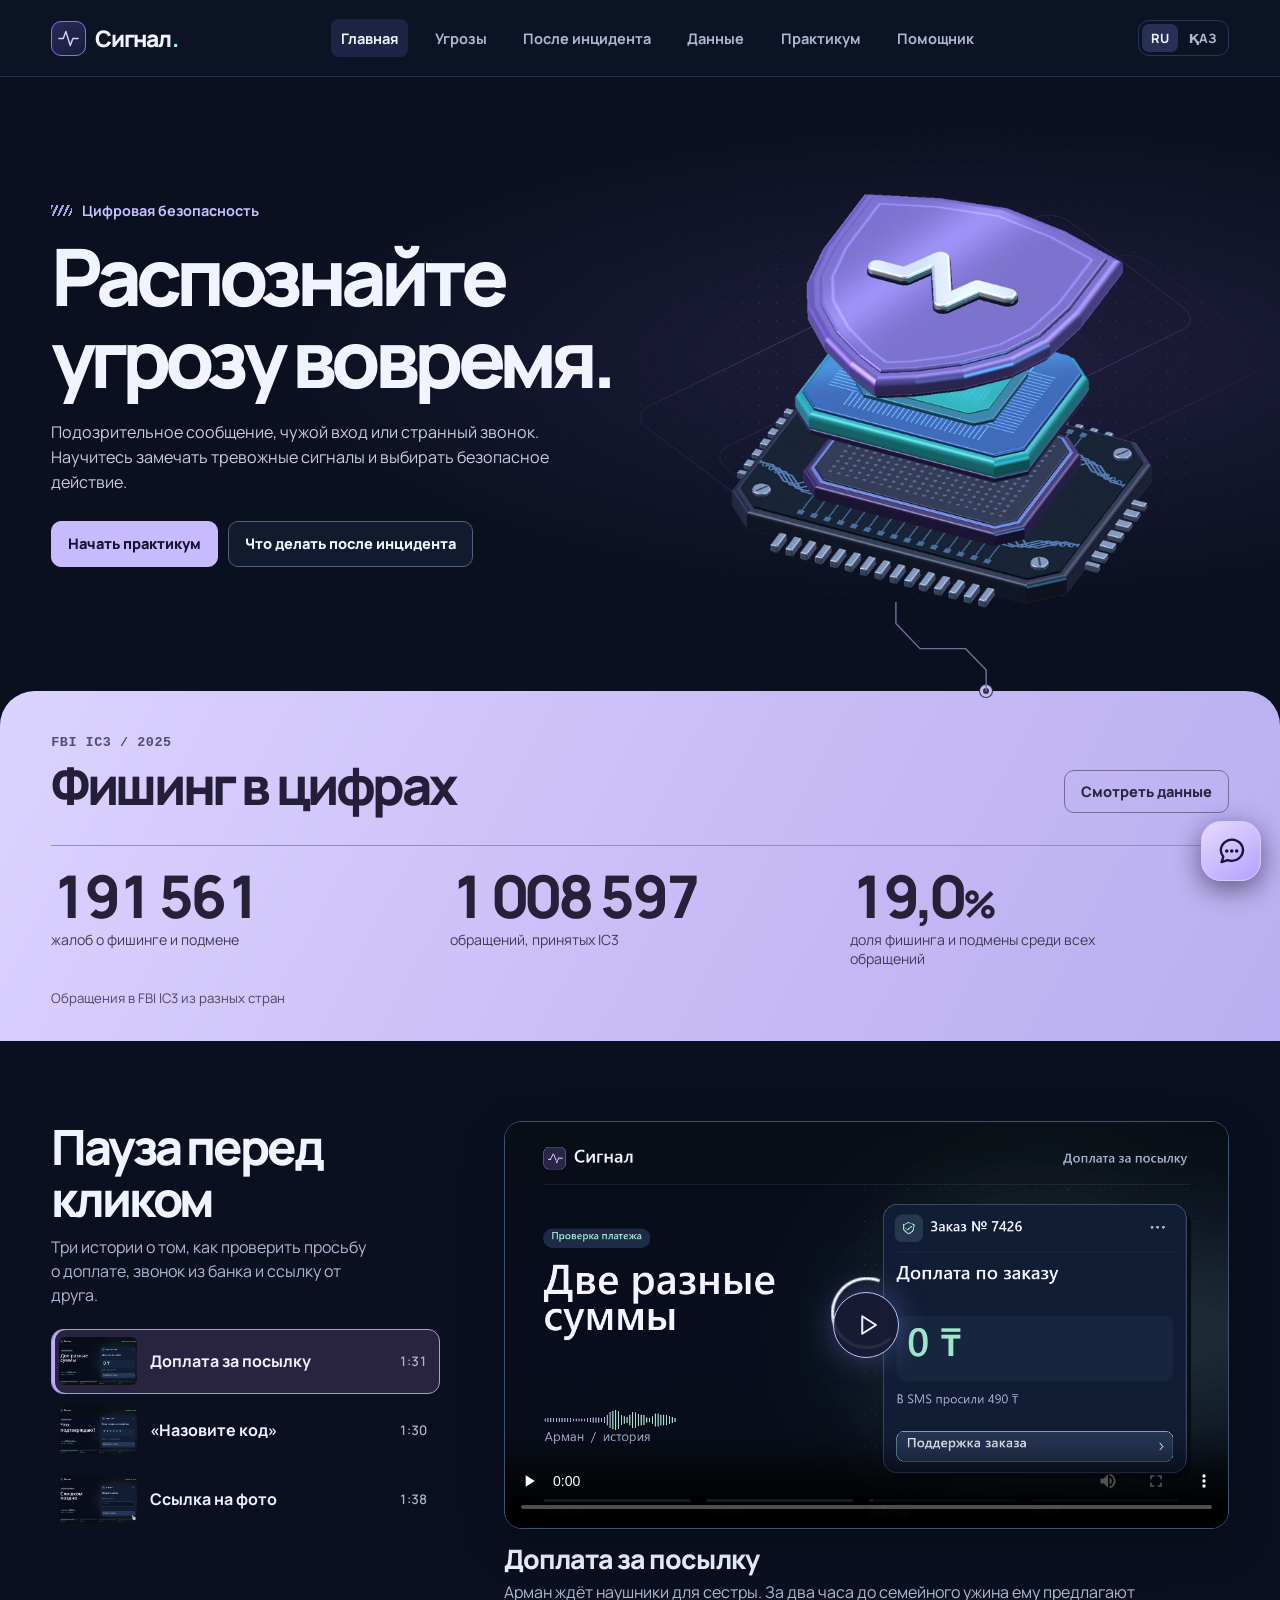
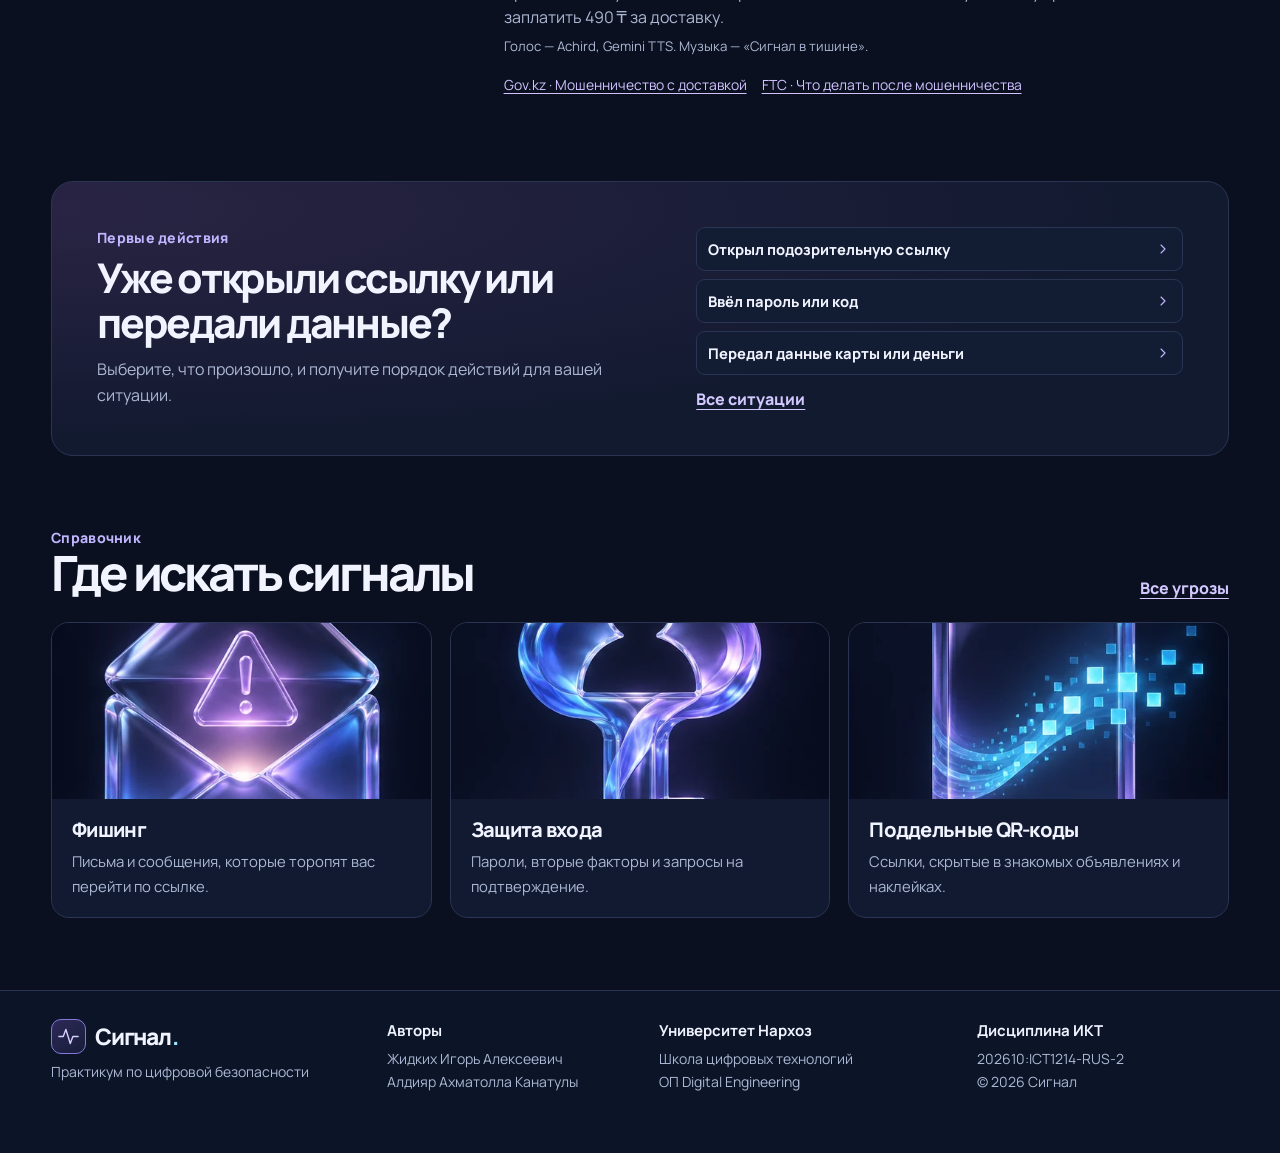
==== commit c76a3983: "Route public bilingual chat through the protected Gemini service" ====
--- a/index.html
+++ b/index.html
@@ -1 +1 @@
-<!doctype html><html lang="ru"><head><meta charset="utf-8"><meta http-equiv="Content-Security-Policy" content="default-src 'self'; script-src 'self'; style-src 'self'; img-src 'self'; media-src 'self'; font-src 'self'; connect-src 'none'; frame-src 'none'; object-src 'none'; base-uri 'none'; form-action 'none'"><meta name="referrer" content="strict-origin-when-cross-origin"><meta name="viewport" content="width=device-width, initial-scale=1"><meta name="description" content="Практическая цифровая безопасность"><link rel="alternate" hreflang="ru" href="index.html"><link rel="alternate" hreflang="kk" href="kk/index.html"><meta name="theme-color" content="#0a1020"><title>Главная · Сигнал</title><link rel="icon" sizes="16x16 32x32 48x48 64x64" href="assets/signal-mark.ico"><link rel="icon" sizes="180x180" type="image/png" href="assets/signal-mark.png"><link rel="apple-touch-icon" href="assets/signal-mark.png"><link rel="stylesheet" href="style.css"><link rel="stylesheet" href="assets/navigation.css"><link rel="stylesheet" href="assets/home.css"><script defer src="classifier.js"></script><script defer src="content.js"></script><script defer src="language.js"></script><script defer src="app.js"></script><script defer src="official-sites.js"></script><script defer src="site-navigation.js"></script><script defer src="case-advice.js"></script><script defer src="chat.js?v=case1"></script><script defer src="hero.js"></script></head><body data-page="index"><a class="skip" href="#main">К содержанию</a><header class="top"><div class="wrap top-inner"><a class="brand" href="index.html" aria-label="Сигнал, главная"><span class="brand-mark"><svg aria-hidden="true" viewBox="0 0 24 24" fill="none" stroke="currentColor" stroke-width="1.6" stroke-linecap="round" stroke-linejoin="round"><path d="M1 12h5l3-8 5 16 3-8h6"/></svg></span>Сигнал<span class="brand-period">.</span></a><nav aria-label="Основная навигация"><a href="index.html" aria-current="page">Главная</a><a href="guide.html">Угрозы</a><a href="response.html">После инцидента</a><a href="data.html">Данные</a><a href="lab.html">Практикум</a><a href="assistant.html">Помощник</a></nav><div class="locale-switch" role="group" aria-label="Выбор языка"><a class="locale-option" hreflang="ru" lang="ru" href="index.html" aria-label="Русский" aria-current="true">RU</a><a class="locale-option" hreflang="kk" lang="kk" href="kk/index.html" aria-label="Қазақша">ҚАЗ</a></div></div></header><main id="main"><div class="home-sequence"><section class="home-opening" aria-labelledby="hero-title"><div class="wrap opening-layout"><div class="opening-copy"><div class="chapter-label"><span aria-hidden="true"></span>Цифровая безопасность</div><h1 id="hero-title"><span class="word-mask"><span>Распознайте</span></span> <span class="word-mask"><span>угрозу вовремя.</span></span></h1><p>Подозрительное сообщение, чужой вход или странный звонок. Научитесь замечать тревожные сигналы и выбирать безопасное действие.</p><div class="actions"><a class="button primary" href="lab.html">Начать практикум</a><a class="button ghost" href="response.html">Что делать после инцидента</a></div></div><div id="hero-visual" class="receiver" aria-hidden="true"><div class="receiver-field"></div><div class="receiver-stack"><img class="receiver-base" src="assets/receiver-base.webp" alt="" width="940" height="680" decoding="async"><img class="receiver-core" src="assets/receiver-core.webp" alt="" width="940" height="680" decoding="async"><img class="receiver-shield" src="assets/receiver-shield.webp" alt="" width="940" height="680" decoding="async" fetchpriority="high"></div></div></div></section><section class="signal-readout" aria-labelledby="readout-title"><div class="readout-wire" aria-hidden="true"><svg viewBox="0 0 106 96" preserveAspectRatio="none" fill="none"><path pathLength="1" d="M2 0v23l27 27h51l23 23v23"/><path class="beam" pathLength="1" d="M2 0v23l27 27h51l23 23v23"/></svg></div><div class="wrap readout-body"><div class="readout-head"><div><p class="readout-source">FBI IC3 / 2025</p><h2 id="readout-title">Фишинг в цифрах</h2></div><a class="button ghost" href="data.html">Смотреть данные</a></div><dl class="readout-numbers"><div><dt>жалоб о фишинге и подмене</dt><dd>191 561</dd></div><div><dt>обращений, принятых IC3</dt><dd>1 008 597</dd></div><div><dt>доля фишинга и подмены среди всех обращений</dt><dd>19,0<span>%</span></dd></div></dl><p class="readout-note">Обращения в FBI IC3 из разных стран</p></div></section></div><div class="wrap home-sections"><section class="film-section stories" id="film" aria-labelledby="film-title"><div class="story-sidebar"><h2 id="film-title">Пауза перед кликом</h2><p class="story-deck">Три истории о том, как проверить просьбу о доплате, звонок из банка и ссылку от друга.</p><nav class="story-menu" aria-label="Выбор видеоистории"><a class="story-select" href="#film-delivery"><img src="assets/film-poster.webp?v=14" alt="" width="88" height="52" loading="lazy"><span>Доплата за посылку</span><small>1:31</small></a><a class="story-select" href="#film-code"><img src="assets/code-poster.webp?v=14" alt="" width="88" height="52" loading="lazy"><span>«Назовите код»</span><small>1:30</small></a><a class="story-select" href="#film-link"><img src="assets/link-poster.webp?v=14" alt="" width="88" height="52" loading="lazy"><span>Ссылка на фото</span><small>1:38</small></a></nav></div><div class="story-stage"><article class="story-episode" id="film-delivery" aria-labelledby="film-delivery-title"><figure class="film-player"><div class="video-frame"><video controls playsinline preload="none" poster="assets/film-poster.webp?v=14" aria-label="Доплата за посылку" data-captions="[[0,2.882,&quot;На кухонном столе лежит пустая подарочная коробка.&quot;],[3.205,5.645,&quot;Арман ждёт посылку с наушниками для сестры.&quot;],[5.965,8.107,&quot;До семейного ужина осталось два часа.&quot;],[8.815,9.822,&quot;Телефон вибрирует.&quot;],[10.135,11.345,&quot;«Посылка задержана.&quot;],[11.395,14.26,&quot;Доплатите четыреста девяносто тенге до шести вечера».&quot;],[14.725,15.995,&quot;Арман тянется к ссылке.&quot;],[16.075,17.741,&quot;Он действительно ждёт доставку.&quot;],[18.295,19.298,&quot;Сумма небольшая.&quot;],[19.495,22.145,&quot;Но почему отправитель пишет с незнакомого номера?&quot;],[22.295,25.923,&quot;В сообщении нет ни номера заказа, ни названия магазина.&quot;],[26.185,27.165,&quot;Зато есть срок.&quot;],[27.835,31.131,&quot;Арман убирает палец со ссылки и закрывает сообщение.&quot;],[31.285,34.887,&quot;На главном экране сам находит приложение, через которое оформлял заказ.&quot;],[35.425,36.743,&quot;В списке два отправления.&quot;],[37.015,40.175,&quot;Арман открывает сегодняшнее, сверяет товар и пункт выдачи.&quot;],[40.495,43.095,&quot;Это его наушники, а не вчерашняя доставка.&quot;],[43.645,45.675,&quot;В карточке написано: «Оплачено».&quot;],[45.715,47.391,&quot;К доплате — ноль тенге.&quot;],[47.575,49.752,&quot;В сообщении просили четыреста девяносто.&quot;],[50.035,51.657,&quot;Теперь расхождение видно сразу.&quot;],[52.465,55.02,&quot;Арман открывает поддержку прямо из карточки заказа.&quot;],[55.285,56.905,&quot;Спрашивает, нужен ли платёж.&quot;],[57.292,60.293,&quot;Оператор подтверждает: заказ оплачен, можно забирать.&quot;],[61.135,63.428,&quot;Он помечает подозрительное сообщение как спам.&quot;],[63.955,66.041,&quot;Вечером сестра распаковывает наушники.&quot;],[66.385,69.109,&quot;Присланная ссылка так и осталась закрытой.&quot;],[69.205,70.629,&quot;А если карту уже ввели?&quot;],[71.425,73.135,&quot;Тогда первое действие другое.&quot;],[73.435,77.631,&quot;Сразу свяжитесь с банком через его приложение или по номеру с карты.&quot;],[78.085,79.802,&quot;Сохраните сведения о платеже.&quot;],[80.815,85.155,&quot;Когда сообщение торопит с оплатой, вернитесь туда, где делали заказ.&quot;],[85.705,89.607,&quot;Именно там можно проверить товар, статус и настоящую сумму.&quot;]]"><source src="assets/pause-before-click.mp4?v=14" type="video/mp4"><a href="assets/pause-before-click.mp4?v=14">Открыть видео</a></video><button class="film-start" type="button" aria-label="Воспроизвести Доплата за посылку" hidden><svg aria-hidden="true" viewBox="0 0 24 24" fill="none" stroke="currentColor" stroke-width="1.6" stroke-linecap="round" stroke-linejoin="round"><path d="m9 5 11 7-11 7z"/></svg></button></div></figure><h3 id="film-delivery-title">Доплата за посылку</h3><p class="story-intro">Арман ждёт наушники для сестры. За два часа до семейного ужина ему предлагают заплатить 490 ₸ за доставку.</p><p class="film-credit">Голос — Achird, Gemini TTS. Музыка — «Сигнал в тишине».</p><p class="sources"><a href="https://www.gov.kz/situations/733/1743?lang=ru">Gov.kz · Мошенничество с доставкой</a><a href="https://consumer.ftc.gov/articles/what-do-if-you-were-scammed">FTC · Что делать после мошенничества</a></p></article><article class="story-episode" id="film-code" aria-labelledby="film-code-title"><figure class="film-player"><div class="video-frame"><video controls playsinline preload="none" poster="assets/code-poster.webp?v=14" aria-label="«Назовите код»" data-captions="[[0.025,1.858,&quot;Алина ждёт автобус после занятий.&quot;],[2.395,3.639,&quot;Звонит незнакомый номер.&quot;],[3.835,6.096,&quot;Голос спокойный, на фоне слышны клавиши.&quot;],[6.415,8.805,&quot;Человек представляется сотрудником её банка.&quot;],[9.715,14.961,&quot;Он называет Алину по имени и сообщает, что кто-то отправляет с её карты двадцать восемь тысяч тенге.&quot;],[15.295,16.599,&quot;Просит оставаться на линии.&quot;],[17.215,18.05,&quot;«Сейчас придёт код.&quot;],[18.055,19.931,&quot;Назовите его, и я отменю перевод».&quot;],[20.545,22.7,&quot;В этот момент действительно приходит сообщение.&quot;],[22.823,24.473,&quot;Совпадение кажется убедительным.&quot;],[25.525,27.126,&quot;Алина читает сообщение целиком.&quot;],[27.565,29.685,&quot;Там говорится о входе с нового устройства.&quot;],[29.965,31.659,&quot;Об отмене перевода — ни слова.&quot;],[32.185,33.623,&quot;Она не просила о новом входе.&quot;],[34.795,37.01,&quot;Собеседник торопит: «Осталось несколько секунд».&quot;],[37.525,40.105,&quot;Алина ничего не диктует и нажимает красную кнопку.&quot;],[40.525,41.366,&quot;Разговор завершён.&quot;],[42.148,45.975,&quot;С домашнего экрана она открывает привычное банковское приложение.&quot;],[46.15,49.353,&quot;В списке последних операций нет перевода на названную сумму.&quot;],[50.035,51.502,&quot;Но одной проверки истории мало.&quot;],[52.045,57.761,&quot;Алина открывает чат поддержки внутри приложения и сообщает время звонка и то, какой код у неё просили.&quot;],[58.465,61.515,&quot;В ответ ей предлагают проверить устройства, с которых выполнен вход.&quot;],[61.945,63.786,&quot;В списке только её телефон.&quot;],[64.315,66.265,&quot;Одноразовый код остался у неё.&quot;],[66.895,69.885,&quot;Если код уже назван, действовать нужно сразу.&quot;],[70.285,72.459,&quot;Свяжитесь с банком через официальный канал.&quot;],[72.625,77.288,&quot;Объясните, что подтверждал код, и попросите защитить доступ и проверить операции.&quot;],[78.205,79.535,&quot;Алина успевает на автобус.&quot;],[79.975,83.724,&quot;Она запомнит не голос звонившего, а строку над цифрами.&quot;],[84.235,86.245,&quot;Сначала прочитайте, что подтверждает код.&quot;],[86.635,88.46,&quot;Передавать его собеседнику нельзя.&quot;]]"><source src="assets/never-share-code.mp4?v=14" type="video/mp4"><a href="assets/never-share-code.mp4?v=14">Открыть видео</a></video><button class="film-start" type="button" aria-label="Воспроизвести «Назовите код»" hidden><svg aria-hidden="true" viewBox="0 0 24 24" fill="none" stroke="currentColor" stroke-width="1.6" stroke-linecap="round" stroke-linejoin="round"><path d="m9 5 11 7-11 7z"/></svg></button></div></figure><h3 id="film-code-title">«Назовите код»</h3><p class="story-intro">Алине звонят якобы из банка из-за перевода на 28 000 ₸. Пока собеседник торопит, она читает строку над цифрами в SMS.</p><p class="film-credit">Голос — Achird, Gemini TTS. Музыка — «Сигнал в тишине».</p><p class="sources"><a href="https://nationalbank.kz/ru/news/informacionnye-soobshcheniya/20489">Нацбанк Казахстана · Телефонное мошенничество</a><a href="https://www.gov.kz/situations/733/1743?lang=ru">Gov.kz · Как защититься от мошенников</a></p></article><article class="story-episode" id="film-link" aria-labelledby="film-link-title"><figure class="film-player"><div class="video-frame"><video controls playsinline preload="none" poster="assets/link-poster.webp?v=14" aria-label="Ссылка на фото" data-captions="[[0,3.126,&quot;После воскресного забега Марат ждёт общие фотографии.&quot;],[3.685,6.86,&quot;В чате появляется сообщение от знакомого: «Вот наш альбом.&quot;],[7.105,8.139,&quot;Ты на третьем кадре».&quot;],[9.025,11.034,&quot;Имя и аватар знакомые.&quot;],[11.335,12.74,&quot;Марат открывает приглашение.&quot;],[13.345,17.319,&quot;Вместо снимков видит страницу, которая просит войти через электронную почту.&quot;],[18.115,20.965,&quot;Он вводит пароль и нажимает «Открыть альбом».&quot;],[21.835,24.82,&quot;Знакомые точки в поле скрыли пароль от глаз Марата.&quot;],[25.135,27.73,&quot;Сам сайт всё равно получил введённые данные.&quot;],[28.675,30.101,&quot;Появляется пустая страница.&quot;],[30.775,31.665,&quot;Ни одного снимка.&quot;],[32.185,35.466,&quot;Теперь Марат замечает, что адрес отличается от привычного сервиса.&quot;],[36.085,37.899,&quot;Ещё раз вводить пароль он не будет.&quot;],[38.965,40.155,&quot;Марат закрывает вкладку.&quot;],[40.855,43.392,&quot;На своём телефоне сам открывает приложение почты.&quot;],[43.525,46.428,&quot;Пока доступ сохранился, заходит в раздел безопасности.&quot;],[47.275,50.682,&quot;Первым делом он меняет пароль почты на новый, уникальный.&quot;],[50.995,55.043,&quot;Старый пароль он больше нигде не использовал, поэтому другие аккаунты менять не пришлось.&quot;],[56.005,58.626,&quot;Дальше Марат открывает список активных сеансов.&quot;],[59.305,60.695,&quot;Один браузер ему незнаком.&quot;],[61.345,66.5,&quot;Он завершает другие сеансы, проверяет адрес восстановления и включает двухэтапную защиту.&quot;],[67.405,69.86,&quot;Только теперь он звонит другу по сохранённому номеру.&quot;],[70.195,72.528,&quot;Друг удивлён: «Я ничего не отправлял».&quot;],[73.015,75.113,&quot;Вместе они предупреждают участников чата.&quot;],[75.625,79.335,&quot;Вечером друг присылает настоящие снимки прямо в переписку.&quot;],[79.615,81.921,&quot;Марат узнаёт тот самый финиш.&quot;],[82.045,85.373,&quot;На этот раз открывать чужую форму входа не понадобилось.&quot;],[86.305,91.785,&quot;Если ссылка вдруг требует пароль от почты, отложите её и свяжитесь с отправителем отдельно.&quot;],[92.155,96.041,&quot;А если пароль уже введён, начните восстановление с настоящего сервиса.&quot;]]"><source src="assets/photo-link.mp4?v=14" type="video/mp4"><a href="assets/photo-link.mp4?v=14">Открыть видео</a></video><button class="film-start" type="button" aria-label="Воспроизвести Ссылка на фото" hidden><svg aria-hidden="true" viewBox="0 0 24 24" fill="none" stroke="currentColor" stroke-width="1.6" stroke-linecap="round" stroke-linejoin="round"><path d="m9 5 11 7-11 7z"/></svg></button></div></figure><h3 id="film-link-title">Ссылка на фото</h3><p class="story-intro">После забега друг присылает Марату «общий альбом». Фотографий внутри нет, а пароль от почты Марат уже ввёл.</p><p class="film-credit">Голос — Achird, Gemini TTS. Музыка — «Сигнал в тишине».</p><p class="sources"><a href="https://consumer.ftc.gov/articles/how-recognize-avoid-phishing-scams">FTC · Как распознать фишинг</a><a href="https://consumer.ftc.gov/articles/how-recover-your-hacked-email-or-social-media-account">FTC · Восстановление почты и аккаунтов</a></p></article></div></section><section class="home-response"><div><div class="kicker">Первые действия</div><h2>Уже открыли ссылку или передали данные?</h2><p>Выберите, что произошло, и получите порядок действий для вашей ситуации.</p></div><div class="home-response-links"><a class="response-link" href="response.html#link">Открыл подозрительную ссылку<svg aria-hidden="true" viewBox="0 0 24 24" fill="none" stroke="currentColor" stroke-width="1.6" stroke-linecap="round" stroke-linejoin="round"><path d="m6 9 6 6 6-6"/></svg></a><a class="response-link" href="response.html#account">Ввёл пароль или код<svg aria-hidden="true" viewBox="0 0 24 24" fill="none" stroke="currentColor" stroke-width="1.6" stroke-linecap="round" stroke-linejoin="round"><path d="m6 9 6 6 6-6"/></svg></a><a class="response-link" href="response.html#payment">Передал данные карты или деньги<svg aria-hidden="true" viewBox="0 0 24 24" fill="none" stroke="currentColor" stroke-width="1.6" stroke-linecap="round" stroke-linejoin="round"><path d="m6 9 6 6 6-6"/></svg></a><a class="text-link" href="response.html">Все ситуации</a></div></section><section class="home-guide"><div class="section-title"><div><div class="kicker">Справочник</div><h2>Где искать сигналы</h2></div><a class="text-link" href="guide.html">Все угрозы</a></div><div class="feature-grid"><a class="feature" href="guide.html#phishing"><img src="assets/mail.webp" alt="" loading="lazy" width="510" height="700"><div><h3>Фишинг</h3><p>Письма и сообщения, которые торопят вас перейти по ссылке.</p></div></a><a class="feature" href="guide.html#mfa"><img src="assets/key.webp" alt="" loading="lazy" width="510" height="700"><div><h3>Защита входа</h3><p>Пароли, вторые факторы и запросы на подтверждение.</p></div></a><a class="feature" href="guide.html#qr"><img src="assets/device.webp" alt="" loading="lazy" width="510" height="700"><div><h3>Поддельные QR-коды</h3><p>Ссылки, скрытые в знакомых объявлениях и наклейках.</p></div></a></div></section></div></main><footer class="footer"><div class="wrap footer-grid"><div><a class="brand" href="index.html" aria-label="Сигнал, главная"><span class="brand-mark"><svg aria-hidden="true" viewBox="0 0 24 24" fill="none" stroke="currentColor" stroke-width="1.6" stroke-linecap="round" stroke-linejoin="round"><path d="M1 12h5l3-8 5 16 3-8h6"/></svg></span>Сигнал<span class="brand-period">.</span></a><p>Практикум по цифровой безопасности</p></div><div><strong>Авторы</strong><p>Жидких Игорь Алексеевич<br>Алдияр Ахматолла Канатулы</p></div><div><strong>Университет Нархоз</strong><p>Школа цифровых технологий<br>ОП Digital Engineering</p></div><div><strong>Дисциплина ИКТ</strong><p>202610:ICT1214-RUS-2<br>© 2026 Сигнал</p></div></div></footer><button class="chat-launcher" type="button" data-chat-open hidden aria-label="Открыть помощника" title="Открыть помощника" aria-haspopup="dialog" aria-controls="chat-dialog" aria-expanded="false"><svg aria-hidden="true" viewBox="0 0 24 24" fill="none" stroke="currentColor" stroke-width="1.6" stroke-linecap="round" stroke-linejoin="round"><path d="M20.5 11.4a7.8 7.8 0 0 1-8 7.5 9 9 0 0 1-2.9-.5l-4.3 1.4 1.3-3.8a7.2 7.2 0 0 1-1.8-4.6 7.9 7.9 0 0 1 8-7.5 7.8 7.8 0 0 1 7.7 7.5Z"/><path d="M9 12h.01m3.5 0h.01m3.5 0h.01" stroke-width="2.5"/></svg></button><dialog class="chat-dialog" id="chat-dialog" aria-labelledby="chat-title"><div class="chat"><header class="chat-header"><div class="brand-mark"><svg aria-hidden="true" viewBox="0 0 24 24" fill="none" stroke="currentColor" stroke-width="1.6" stroke-linecap="round" stroke-linejoin="round"><path d="M1 12h5l3-8 5 16 3-8h6"/></svg></div><div><strong id="chat-title">Помощник Сигнала</strong><span id="mode">Режим справочника</span></div><button class="chip" id="reset-chat" type="button">Очистить</button><button class="icon-button chat-resize" type="button" aria-label="Развернуть окно чата" title="Развернуть окно чата"><svg aria-hidden="true" viewBox="0 0 24 24" fill="none" stroke="currentColor" stroke-width="1.6" stroke-linecap="round" stroke-linejoin="round"><path d="M14 4h6v6m0-6-7 7M10 20H4v-6m0 6 7-7"/></svg><svg aria-hidden="true" viewBox="0 0 24 24" fill="none" stroke="currentColor" stroke-width="1.6" stroke-linecap="round" stroke-linejoin="round"><path d="M20 4l-7 7m0-6v6h6M4 20l7-7m0 6v-6H5"/></svg></button><button class="icon-button chat-close" type="button" data-chat-close aria-label="Закрыть чат"><svg aria-hidden="true" viewBox="0 0 24 24" fill="none" stroke="currentColor" stroke-width="1.6" stroke-linecap="round" stroke-linejoin="round"><path d="m6 6 12 12M6 18 18 6"/></svg></button></header><div class="messages" id="messages" role="log" aria-label="Диалог" aria-live="polite" tabindex="0"></div><div class="quick" aria-label="Примеры вопросов"><button class="chip" type="button">Как распознать фишинг?</button><button class="chip" type="button">Что такое 2FA?</button><button class="chip" type="button">Что делать, если списали деньги?</button></div><form id="chat-form"><label class="visually-hidden" for="question">Ваш вопрос</label><input id="question" placeholder="Напишите вопрос…" autocomplete="off" maxlength="1200" required><button class="send primary" aria-label="Отправить вопрос" type="submit"><svg aria-hidden="true" viewBox="0 0 24 24" fill="none" stroke="currentColor" stroke-width="1.6" stroke-linecap="round" stroke-linejoin="round"><path d="M12 19V5M6 11l6-6 6 6"/></svg></button></form><p class="chat-note">Не вводите пароли, коды и личные данные. <a class="about-chat" href="assistant.html">О помощнике</a></p></div></dialog></body></html>+<!doctype html><html lang="ru"><head><meta charset="utf-8"><meta http-equiv="Content-Security-Policy" content="default-src 'self'; script-src 'self'; style-src 'self'; img-src 'self'; media-src 'self'; font-src 'self'; connect-src https://signal-narxoz-assistant.razezxc111.chatgpt.site; frame-src 'none'; object-src 'none'; base-uri 'none'; form-action 'none'"><meta name="signal-assistant-origin" content="https://signal-narxoz-assistant.razezxc111.chatgpt.site"><meta name="referrer" content="strict-origin-when-cross-origin"><meta name="viewport" content="width=device-width, initial-scale=1"><meta name="description" content="Практическая цифровая безопасность"><link rel="alternate" hreflang="ru" href="index.html"><link rel="alternate" hreflang="kk" href="kk/index.html"><meta name="theme-color" content="#0a1020"><title>Главная · Сигнал</title><link rel="icon" sizes="16x16 32x32 48x48 64x64" href="assets/signal-mark.ico"><link rel="icon" sizes="180x180" type="image/png" href="assets/signal-mark.png"><link rel="apple-touch-icon" href="assets/signal-mark.png"><link rel="stylesheet" href="style.css"><link rel="stylesheet" href="assets/navigation.css"><link rel="stylesheet" href="assets/home.css"><script defer src="classifier.js"></script><script defer src="content.js"></script><script defer src="language.js"></script><script defer src="app.js"></script><script defer src="official-sites.js"></script><script defer src="site-navigation.js"></script><script defer src="case-advice.js"></script><script defer src="chat.js?v=public-gemini1"></script><script defer src="hero.js"></script></head><body data-page="index"><a class="skip" href="#main">К содержанию</a><header class="top"><div class="wrap top-inner"><a class="brand" href="index.html" aria-label="Сигнал, главная"><span class="brand-mark"><svg aria-hidden="true" viewBox="0 0 24 24" fill="none" stroke="currentColor" stroke-width="1.6" stroke-linecap="round" stroke-linejoin="round"><path d="M1 12h5l3-8 5 16 3-8h6"/></svg></span>Сигнал<span class="brand-period">.</span></a><nav aria-label="Основная навигация"><a href="index.html" aria-current="page">Главная</a><a href="guide.html">Угрозы</a><a href="response.html">После инцидента</a><a href="data.html">Данные</a><a href="lab.html">Практикум</a><a href="assistant.html">Помощник</a></nav><div class="locale-switch" role="group" aria-label="Выбор языка"><a class="locale-option" hreflang="ru" lang="ru" href="index.html" aria-label="Русский" aria-current="true">RU</a><a class="locale-option" hreflang="kk" lang="kk" href="kk/index.html" aria-label="Қазақша">ҚАЗ</a></div></div></header><main id="main"><div class="home-sequence"><section class="home-opening" aria-labelledby="hero-title"><div class="wrap opening-layout"><div class="opening-copy"><div class="chapter-label"><span aria-hidden="true"></span>Цифровая безопасность</div><h1 id="hero-title"><span class="word-mask"><span>Распознайте</span></span> <span class="word-mask"><span>угрозу вовремя.</span></span></h1><p>Подозрительное сообщение, чужой вход или странный звонок. Научитесь замечать тревожные сигналы и выбирать безопасное действие.</p><div class="actions"><a class="button primary" href="lab.html">Начать практикум</a><a class="button ghost" href="response.html">Что делать после инцидента</a></div></div><div id="hero-visual" class="receiver" aria-hidden="true"><div class="receiver-field"></div><div class="receiver-stack"><img class="receiver-base" src="assets/receiver-base.webp" alt="" width="940" height="680" decoding="async"><img class="receiver-core" src="assets/receiver-core.webp" alt="" width="940" height="680" decoding="async"><img class="receiver-shield" src="assets/receiver-shield.webp" alt="" width="940" height="680" decoding="async" fetchpriority="high"></div></div></div></section><section class="signal-readout" aria-labelledby="readout-title"><div class="readout-wire" aria-hidden="true"><svg viewBox="0 0 106 96" preserveAspectRatio="none" fill="none"><path pathLength="1" d="M2 0v23l27 27h51l23 23v23"/><path class="beam" pathLength="1" d="M2 0v23l27 27h51l23 23v23"/></svg></div><div class="wrap readout-body"><div class="readout-head"><div><p class="readout-source">FBI IC3 / 2025</p><h2 id="readout-title">Фишинг в цифрах</h2></div><a class="button ghost" href="data.html">Смотреть данные</a></div><dl class="readout-numbers"><div><dt>жалоб о фишинге и подмене</dt><dd>191 561</dd></div><div><dt>обращений, принятых IC3</dt><dd>1 008 597</dd></div><div><dt>доля фишинга и подмены среди всех обращений</dt><dd>19,0<span>%</span></dd></div></dl><p class="readout-note">Обращения в FBI IC3 из разных стран</p></div></section></div><div class="wrap home-sections"><section class="film-section stories" id="film" aria-labelledby="film-title"><div class="story-sidebar"><h2 id="film-title">Пауза перед кликом</h2><p class="story-deck">Три истории о том, как проверить просьбу о доплате, звонок из банка и ссылку от друга.</p><nav class="story-menu" aria-label="Выбор видеоистории"><a class="story-select" href="#film-delivery"><img src="assets/film-poster.webp?v=14" alt="" width="88" height="52" loading="lazy"><span>Доплата за посылку</span><small>1:31</small></a><a class="story-select" href="#film-code"><img src="assets/code-poster.webp?v=14" alt="" width="88" height="52" loading="lazy"><span>«Назовите код»</span><small>1:30</small></a><a class="story-select" href="#film-link"><img src="assets/link-poster.webp?v=14" alt="" width="88" height="52" loading="lazy"><span>Ссылка на фото</span><small>1:38</small></a></nav></div><div class="story-stage"><article class="story-episode" id="film-delivery" aria-labelledby="film-delivery-title"><figure class="film-player"><div class="video-frame"><video controls playsinline preload="none" poster="assets/film-poster.webp?v=14" aria-label="Доплата за посылку" data-captions="[[0,2.882,&quot;На кухонном столе лежит пустая подарочная коробка.&quot;],[3.205,5.645,&quot;Арман ждёт посылку с наушниками для сестры.&quot;],[5.965,8.107,&quot;До семейного ужина осталось два часа.&quot;],[8.815,9.822,&quot;Телефон вибрирует.&quot;],[10.135,11.345,&quot;«Посылка задержана.&quot;],[11.395,14.26,&quot;Доплатите четыреста девяносто тенге до шести вечера».&quot;],[14.725,15.995,&quot;Арман тянется к ссылке.&quot;],[16.075,17.741,&quot;Он действительно ждёт доставку.&quot;],[18.295,19.298,&quot;Сумма небольшая.&quot;],[19.495,22.145,&quot;Но почему отправитель пишет с незнакомого номера?&quot;],[22.295,25.923,&quot;В сообщении нет ни номера заказа, ни названия магазина.&quot;],[26.185,27.165,&quot;Зато есть срок.&quot;],[27.835,31.131,&quot;Арман убирает палец со ссылки и закрывает сообщение.&quot;],[31.285,34.887,&quot;На главном экране сам находит приложение, через которое оформлял заказ.&quot;],[35.425,36.743,&quot;В списке два отправления.&quot;],[37.015,40.175,&quot;Арман открывает сегодняшнее, сверяет товар и пункт выдачи.&quot;],[40.495,43.095,&quot;Это его наушники, а не вчерашняя доставка.&quot;],[43.645,45.675,&quot;В карточке написано: «Оплачено».&quot;],[45.715,47.391,&quot;К доплате — ноль тенге.&quot;],[47.575,49.752,&quot;В сообщении просили четыреста девяносто.&quot;],[50.035,51.657,&quot;Теперь расхождение видно сразу.&quot;],[52.465,55.02,&quot;Арман открывает поддержку прямо из карточки заказа.&quot;],[55.285,56.905,&quot;Спрашивает, нужен ли платёж.&quot;],[57.292,60.293,&quot;Оператор подтверждает: заказ оплачен, можно забирать.&quot;],[61.135,63.428,&quot;Он помечает подозрительное сообщение как спам.&quot;],[63.955,66.041,&quot;Вечером сестра распаковывает наушники.&quot;],[66.385,69.109,&quot;Присланная ссылка так и осталась закрытой.&quot;],[69.205,70.629,&quot;А если карту уже ввели?&quot;],[71.425,73.135,&quot;Тогда первое действие другое.&quot;],[73.435,77.631,&quot;Сразу свяжитесь с банком через его приложение или по номеру с карты.&quot;],[78.085,79.802,&quot;Сохраните сведения о платеже.&quot;],[80.815,85.155,&quot;Когда сообщение торопит с оплатой, вернитесь туда, где делали заказ.&quot;],[85.705,89.607,&quot;Именно там можно проверить товар, статус и настоящую сумму.&quot;]]"><source src="assets/pause-before-click.mp4?v=14" type="video/mp4"><a href="assets/pause-before-click.mp4?v=14">Открыть видео</a></video><button class="film-start" type="button" aria-label="Воспроизвести Доплата за посылку" hidden><svg aria-hidden="true" viewBox="0 0 24 24" fill="none" stroke="currentColor" stroke-width="1.6" stroke-linecap="round" stroke-linejoin="round"><path d="m9 5 11 7-11 7z"/></svg></button></div></figure><h3 id="film-delivery-title">Доплата за посылку</h3><p class="story-intro">Арман ждёт наушники для сестры. За два часа до семейного ужина ему предлагают заплатить 490 ₸ за доставку.</p><p class="film-credit">Голос — Achird, Gemini TTS. Музыка — «Сигнал в тишине».</p><p class="sources"><a href="https://www.gov.kz/situations/733/1743?lang=ru">Gov.kz · Мошенничество с доставкой</a><a href="https://consumer.ftc.gov/articles/what-do-if-you-were-scammed">FTC · Что делать после мошенничества</a></p></article><article class="story-episode" id="film-code" aria-labelledby="film-code-title"><figure class="film-player"><div class="video-frame"><video controls playsinline preload="none" poster="assets/code-poster.webp?v=14" aria-label="«Назовите код»" data-captions="[[0.025,1.858,&quot;Алина ждёт автобус после занятий.&quot;],[2.395,3.639,&quot;Звонит незнакомый номер.&quot;],[3.835,6.096,&quot;Голос спокойный, на фоне слышны клавиши.&quot;],[6.415,8.805,&quot;Человек представляется сотрудником её банка.&quot;],[9.715,14.961,&quot;Он называет Алину по имени и сообщает, что кто-то отправляет с её карты двадцать восемь тысяч тенге.&quot;],[15.295,16.599,&quot;Просит оставаться на линии.&quot;],[17.215,18.05,&quot;«Сейчас придёт код.&quot;],[18.055,19.931,&quot;Назовите его, и я отменю перевод».&quot;],[20.545,22.7,&quot;В этот момент действительно приходит сообщение.&quot;],[22.823,24.473,&quot;Совпадение кажется убедительным.&quot;],[25.525,27.126,&quot;Алина читает сообщение целиком.&quot;],[27.565,29.685,&quot;Там говорится о входе с нового устройства.&quot;],[29.965,31.659,&quot;Об отмене перевода — ни слова.&quot;],[32.185,33.623,&quot;Она не просила о новом входе.&quot;],[34.795,37.01,&quot;Собеседник торопит: «Осталось несколько секунд».&quot;],[37.525,40.105,&quot;Алина ничего не диктует и нажимает красную кнопку.&quot;],[40.525,41.366,&quot;Разговор завершён.&quot;],[42.148,45.975,&quot;С домашнего экрана она открывает привычное банковское приложение.&quot;],[46.15,49.353,&quot;В списке последних операций нет перевода на названную сумму.&quot;],[50.035,51.502,&quot;Но одной проверки истории мало.&quot;],[52.045,57.761,&quot;Алина открывает чат поддержки внутри приложения и сообщает время звонка и то, какой код у неё просили.&quot;],[58.465,61.515,&quot;В ответ ей предлагают проверить устройства, с которых выполнен вход.&quot;],[61.945,63.786,&quot;В списке только её телефон.&quot;],[64.315,66.265,&quot;Одноразовый код остался у неё.&quot;],[66.895,69.885,&quot;Если код уже назван, действовать нужно сразу.&quot;],[70.285,72.459,&quot;Свяжитесь с банком через официальный канал.&quot;],[72.625,77.288,&quot;Объясните, что подтверждал код, и попросите защитить доступ и проверить операции.&quot;],[78.205,79.535,&quot;Алина успевает на автобус.&quot;],[79.975,83.724,&quot;Она запомнит не голос звонившего, а строку над цифрами.&quot;],[84.235,86.245,&quot;Сначала прочитайте, что подтверждает код.&quot;],[86.635,88.46,&quot;Передавать его собеседнику нельзя.&quot;]]"><source src="assets/never-share-code.mp4?v=14" type="video/mp4"><a href="assets/never-share-code.mp4?v=14">Открыть видео</a></video><button class="film-start" type="button" aria-label="Воспроизвести «Назовите код»" hidden><svg aria-hidden="true" viewBox="0 0 24 24" fill="none" stroke="currentColor" stroke-width="1.6" stroke-linecap="round" stroke-linejoin="round"><path d="m9 5 11 7-11 7z"/></svg></button></div></figure><h3 id="film-code-title">«Назовите код»</h3><p class="story-intro">Алине звонят якобы из банка из-за перевода на 28 000 ₸. Пока собеседник торопит, она читает строку над цифрами в SMS.</p><p class="film-credit">Голос — Achird, Gemini TTS. Музыка — «Сигнал в тишине».</p><p class="sources"><a href="https://nationalbank.kz/ru/news/informacionnye-soobshcheniya/20489">Нацбанк Казахстана · Телефонное мошенничество</a><a href="https://www.gov.kz/situations/733/1743?lang=ru">Gov.kz · Как защититься от мошенников</a></p></article><article class="story-episode" id="film-link" aria-labelledby="film-link-title"><figure class="film-player"><div class="video-frame"><video controls playsinline preload="none" poster="assets/link-poster.webp?v=14" aria-label="Ссылка на фото" data-captions="[[0,3.126,&quot;После воскресного забега Марат ждёт общие фотографии.&quot;],[3.685,6.86,&quot;В чате появляется сообщение от знакомого: «Вот наш альбом.&quot;],[7.105,8.139,&quot;Ты на третьем кадре».&quot;],[9.025,11.034,&quot;Имя и аватар знакомые.&quot;],[11.335,12.74,&quot;Марат открывает приглашение.&quot;],[13.345,17.319,&quot;Вместо снимков видит страницу, которая просит войти через электронную почту.&quot;],[18.115,20.965,&quot;Он вводит пароль и нажимает «Открыть альбом».&quot;],[21.835,24.82,&quot;Знакомые точки в поле скрыли пароль от глаз Марата.&quot;],[25.135,27.73,&quot;Сам сайт всё равно получил введённые данные.&quot;],[28.675,30.101,&quot;Появляется пустая страница.&quot;],[30.775,31.665,&quot;Ни одного снимка.&quot;],[32.185,35.466,&quot;Теперь Марат замечает, что адрес отличается от привычного сервиса.&quot;],[36.085,37.899,&quot;Ещё раз вводить пароль он не будет.&quot;],[38.965,40.155,&quot;Марат закрывает вкладку.&quot;],[40.855,43.392,&quot;На своём телефоне сам открывает приложение почты.&quot;],[43.525,46.428,&quot;Пока доступ сохранился, заходит в раздел безопасности.&quot;],[47.275,50.682,&quot;Первым делом он меняет пароль почты на новый, уникальный.&quot;],[50.995,55.043,&quot;Старый пароль он больше нигде не использовал, поэтому другие аккаунты менять не пришлось.&quot;],[56.005,58.626,&quot;Дальше Марат открывает список активных сеансов.&quot;],[59.305,60.695,&quot;Один браузер ему незнаком.&quot;],[61.345,66.5,&quot;Он завершает другие сеансы, проверяет адрес восстановления и включает двухэтапную защиту.&quot;],[67.405,69.86,&quot;Только теперь он звонит другу по сохранённому номеру.&quot;],[70.195,72.528,&quot;Друг удивлён: «Я ничего не отправлял».&quot;],[73.015,75.113,&quot;Вместе они предупреждают участников чата.&quot;],[75.625,79.335,&quot;Вечером друг присылает настоящие снимки прямо в переписку.&quot;],[79.615,81.921,&quot;Марат узнаёт тот самый финиш.&quot;],[82.045,85.373,&quot;На этот раз открывать чужую форму входа не понадобилось.&quot;],[86.305,91.785,&quot;Если ссылка вдруг требует пароль от почты, отложите её и свяжитесь с отправителем отдельно.&quot;],[92.155,96.041,&quot;А если пароль уже введён, начните восстановление с настоящего сервиса.&quot;]]"><source src="assets/photo-link.mp4?v=14" type="video/mp4"><a href="assets/photo-link.mp4?v=14">Открыть видео</a></video><button class="film-start" type="button" aria-label="Воспроизвести Ссылка на фото" hidden><svg aria-hidden="true" viewBox="0 0 24 24" fill="none" stroke="currentColor" stroke-width="1.6" stroke-linecap="round" stroke-linejoin="round"><path d="m9 5 11 7-11 7z"/></svg></button></div></figure><h3 id="film-link-title">Ссылка на фото</h3><p class="story-intro">После забега друг присылает Марату «общий альбом». Фотографий внутри нет, а пароль от почты Марат уже ввёл.</p><p class="film-credit">Голос — Achird, Gemini TTS. Музыка — «Сигнал в тишине».</p><p class="sources"><a href="https://consumer.ftc.gov/articles/how-recognize-avoid-phishing-scams">FTC · Как распознать фишинг</a><a href="https://consumer.ftc.gov/articles/how-recover-your-hacked-email-or-social-media-account">FTC · Восстановление почты и аккаунтов</a></p></article></div></section><section class="home-response"><div><div class="kicker">Первые действия</div><h2>Уже открыли ссылку или передали данные?</h2><p>Выберите, что произошло, и получите порядок действий для вашей ситуации.</p></div><div class="home-response-links"><a class="response-link" href="response.html#link">Открыл подозрительную ссылку<svg aria-hidden="true" viewBox="0 0 24 24" fill="none" stroke="currentColor" stroke-width="1.6" stroke-linecap="round" stroke-linejoin="round"><path d="m6 9 6 6 6-6"/></svg></a><a class="response-link" href="response.html#account">Ввёл пароль или код<svg aria-hidden="true" viewBox="0 0 24 24" fill="none" stroke="currentColor" stroke-width="1.6" stroke-linecap="round" stroke-linejoin="round"><path d="m6 9 6 6 6-6"/></svg></a><a class="response-link" href="response.html#payment">Передал данные карты или деньги<svg aria-hidden="true" viewBox="0 0 24 24" fill="none" stroke="currentColor" stroke-width="1.6" stroke-linecap="round" stroke-linejoin="round"><path d="m6 9 6 6 6-6"/></svg></a><a class="text-link" href="response.html">Все ситуации</a></div></section><section class="home-guide"><div class="section-title"><div><div class="kicker">Справочник</div><h2>Где искать сигналы</h2></div><a class="text-link" href="guide.html">Все угрозы</a></div><div class="feature-grid"><a class="feature" href="guide.html#phishing"><img src="assets/mail.webp" alt="" loading="lazy" width="510" height="700"><div><h3>Фишинг</h3><p>Письма и сообщения, которые торопят вас перейти по ссылке.</p></div></a><a class="feature" href="guide.html#mfa"><img src="assets/key.webp" alt="" loading="lazy" width="510" height="700"><div><h3>Защита входа</h3><p>Пароли, вторые факторы и запросы на подтверждение.</p></div></a><a class="feature" href="guide.html#qr"><img src="assets/device.webp" alt="" loading="lazy" width="510" height="700"><div><h3>Поддельные QR-коды</h3><p>Ссылки, скрытые в знакомых объявлениях и наклейках.</p></div></a></div></section></div></main><footer class="footer"><div class="wrap footer-grid"><div><a class="brand" href="index.html" aria-label="Сигнал, главная"><span class="brand-mark"><svg aria-hidden="true" viewBox="0 0 24 24" fill="none" stroke="currentColor" stroke-width="1.6" stroke-linecap="round" stroke-linejoin="round"><path d="M1 12h5l3-8 5 16 3-8h6"/></svg></span>Сигнал<span class="brand-period">.</span></a><p>Практикум по цифровой безопасности</p></div><div><strong>Авторы</strong><p>Жидких Игорь Алексеевич<br>Алдияр Ахматолла Канатулы</p></div><div><strong>Университет Нархоз</strong><p>Школа цифровых технологий<br>ОП Digital Engineering</p></div><div><strong>Дисциплина ИКТ</strong><p>202610:ICT1214-RUS-2<br>© 2026 Сигнал</p></div></div></footer><button class="chat-launcher" type="button" data-chat-open hidden aria-label="Открыть помощника" title="Открыть помощника" aria-haspopup="dialog" aria-controls="chat-dialog" aria-expanded="false"><svg aria-hidden="true" viewBox="0 0 24 24" fill="none" stroke="currentColor" stroke-width="1.6" stroke-linecap="round" stroke-linejoin="round"><path d="M20.5 11.4a7.8 7.8 0 0 1-8 7.5 9 9 0 0 1-2.9-.5l-4.3 1.4 1.3-3.8a7.2 7.2 0 0 1-1.8-4.6 7.9 7.9 0 0 1 8-7.5 7.8 7.8 0 0 1 7.7 7.5Z"/><path d="M9 12h.01m3.5 0h.01m3.5 0h.01" stroke-width="2.5"/></svg></button><dialog class="chat-dialog" id="chat-dialog" aria-labelledby="chat-title"><div class="chat"><header class="chat-header"><div class="brand-mark"><svg aria-hidden="true" viewBox="0 0 24 24" fill="none" stroke="currentColor" stroke-width="1.6" stroke-linecap="round" stroke-linejoin="round"><path d="M1 12h5l3-8 5 16 3-8h6"/></svg></div><div><strong id="chat-title">Помощник Сигнала</strong><span id="mode">Режим справочника</span></div><button class="chip" id="reset-chat" type="button">Очистить</button><button class="icon-button chat-resize" type="button" aria-label="Развернуть окно чата" title="Развернуть окно чата"><svg aria-hidden="true" viewBox="0 0 24 24" fill="none" stroke="currentColor" stroke-width="1.6" stroke-linecap="round" stroke-linejoin="round"><path d="M14 4h6v6m0-6-7 7M10 20H4v-6m0 6 7-7"/></svg><svg aria-hidden="true" viewBox="0 0 24 24" fill="none" stroke="currentColor" stroke-width="1.6" stroke-linecap="round" stroke-linejoin="round"><path d="M20 4l-7 7m0-6v6h6M4 20l7-7m0 6v-6H5"/></svg></button><button class="icon-button chat-close" type="button" data-chat-close aria-label="Закрыть чат"><svg aria-hidden="true" viewBox="0 0 24 24" fill="none" stroke="currentColor" stroke-width="1.6" stroke-linecap="round" stroke-linejoin="round"><path d="m6 6 12 12M6 18 18 6"/></svg></button></header><div class="messages" id="messages" role="log" aria-label="Диалог" aria-live="polite" tabindex="0"></div><div class="quick" aria-label="Примеры вопросов"><button class="chip" type="button">Как распознать фишинг?</button><button class="chip" type="button">Что такое 2FA?</button><button class="chip" type="button">Что делать, если списали деньги?</button></div><form id="chat-form"><label class="visually-hidden" for="question">Ваш вопрос</label><input id="question" placeholder="Напишите вопрос…" autocomplete="off" maxlength="1200" required><button class="send primary" aria-label="Отправить вопрос" type="submit"><svg aria-hidden="true" viewBox="0 0 24 24" fill="none" stroke="currentColor" stroke-width="1.6" stroke-linecap="round" stroke-linejoin="round"><path d="M12 19V5M6 11l6-6 6 6"/></svg></button></form><p class="chat-note">Не вводите пароли, коды и личные данные. <a class="about-chat" href="assistant.html">О помощнике</a></p></div></dialog></body></html>
